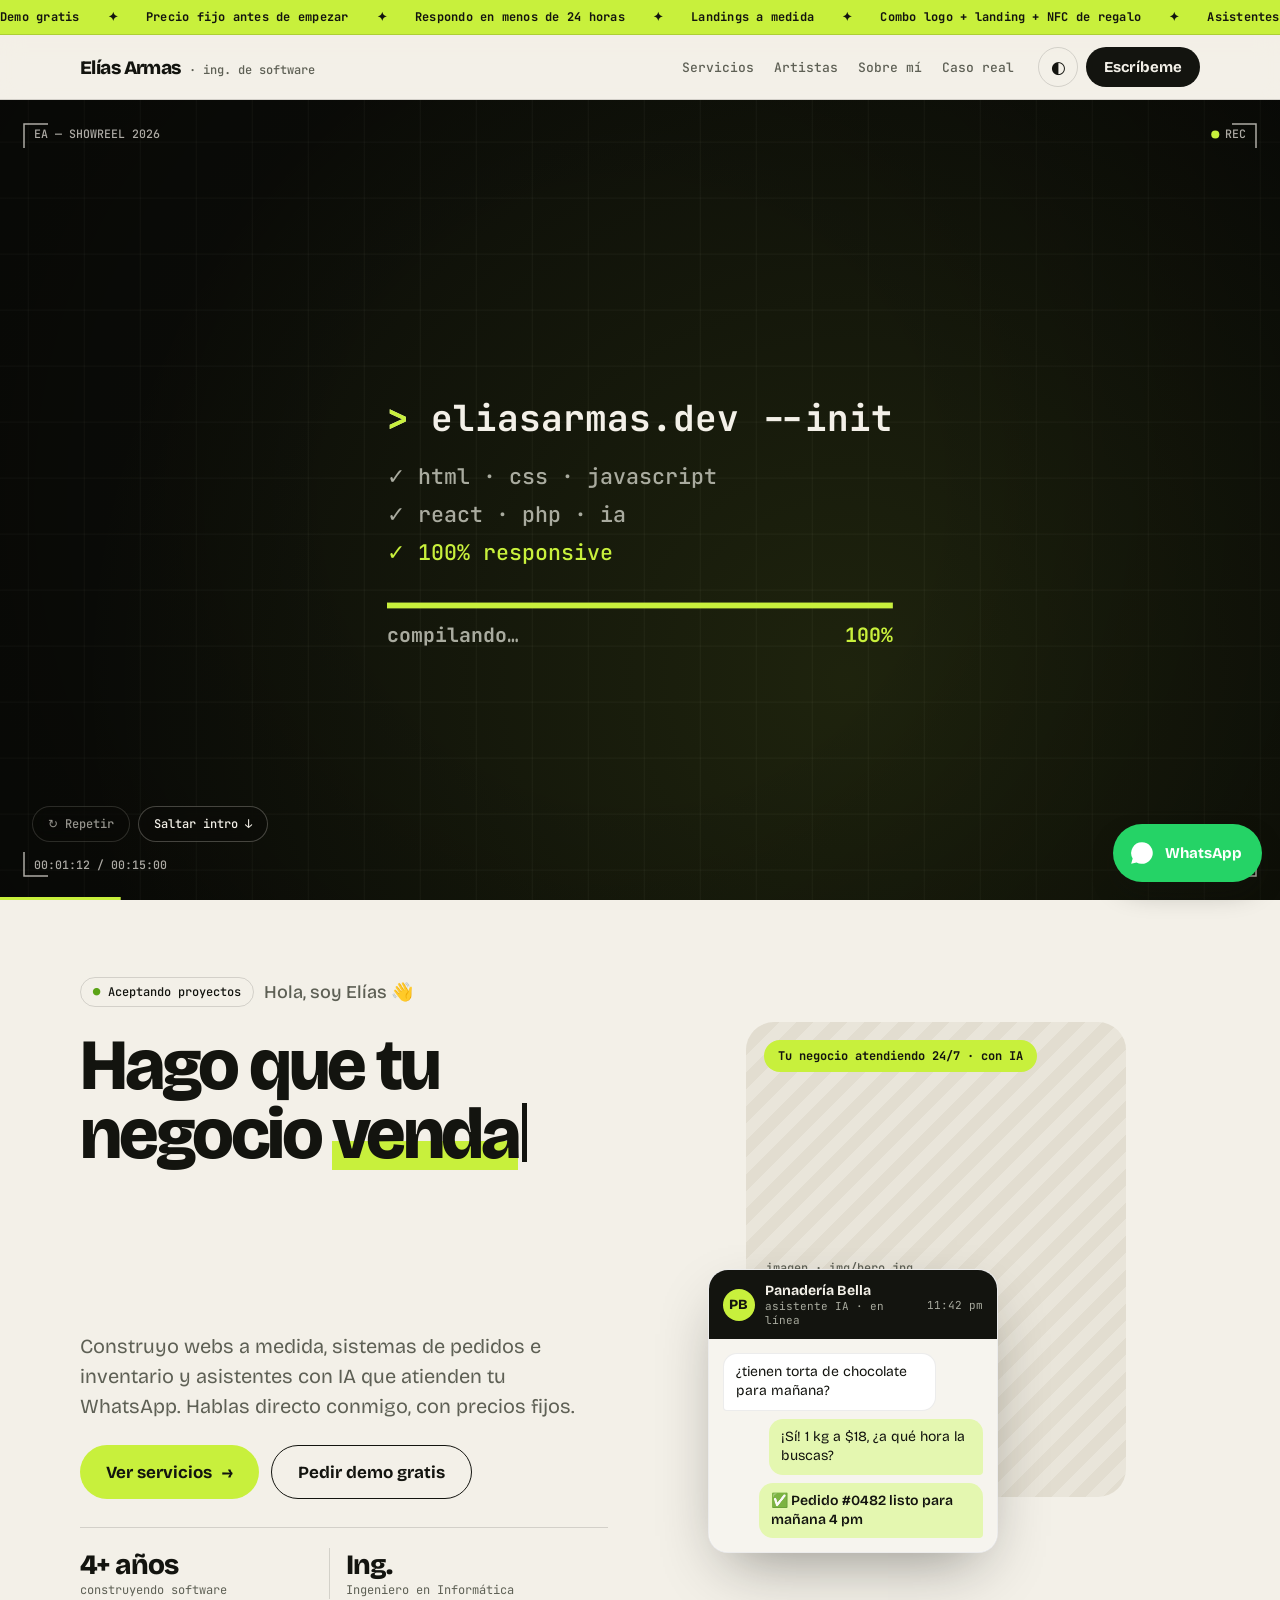
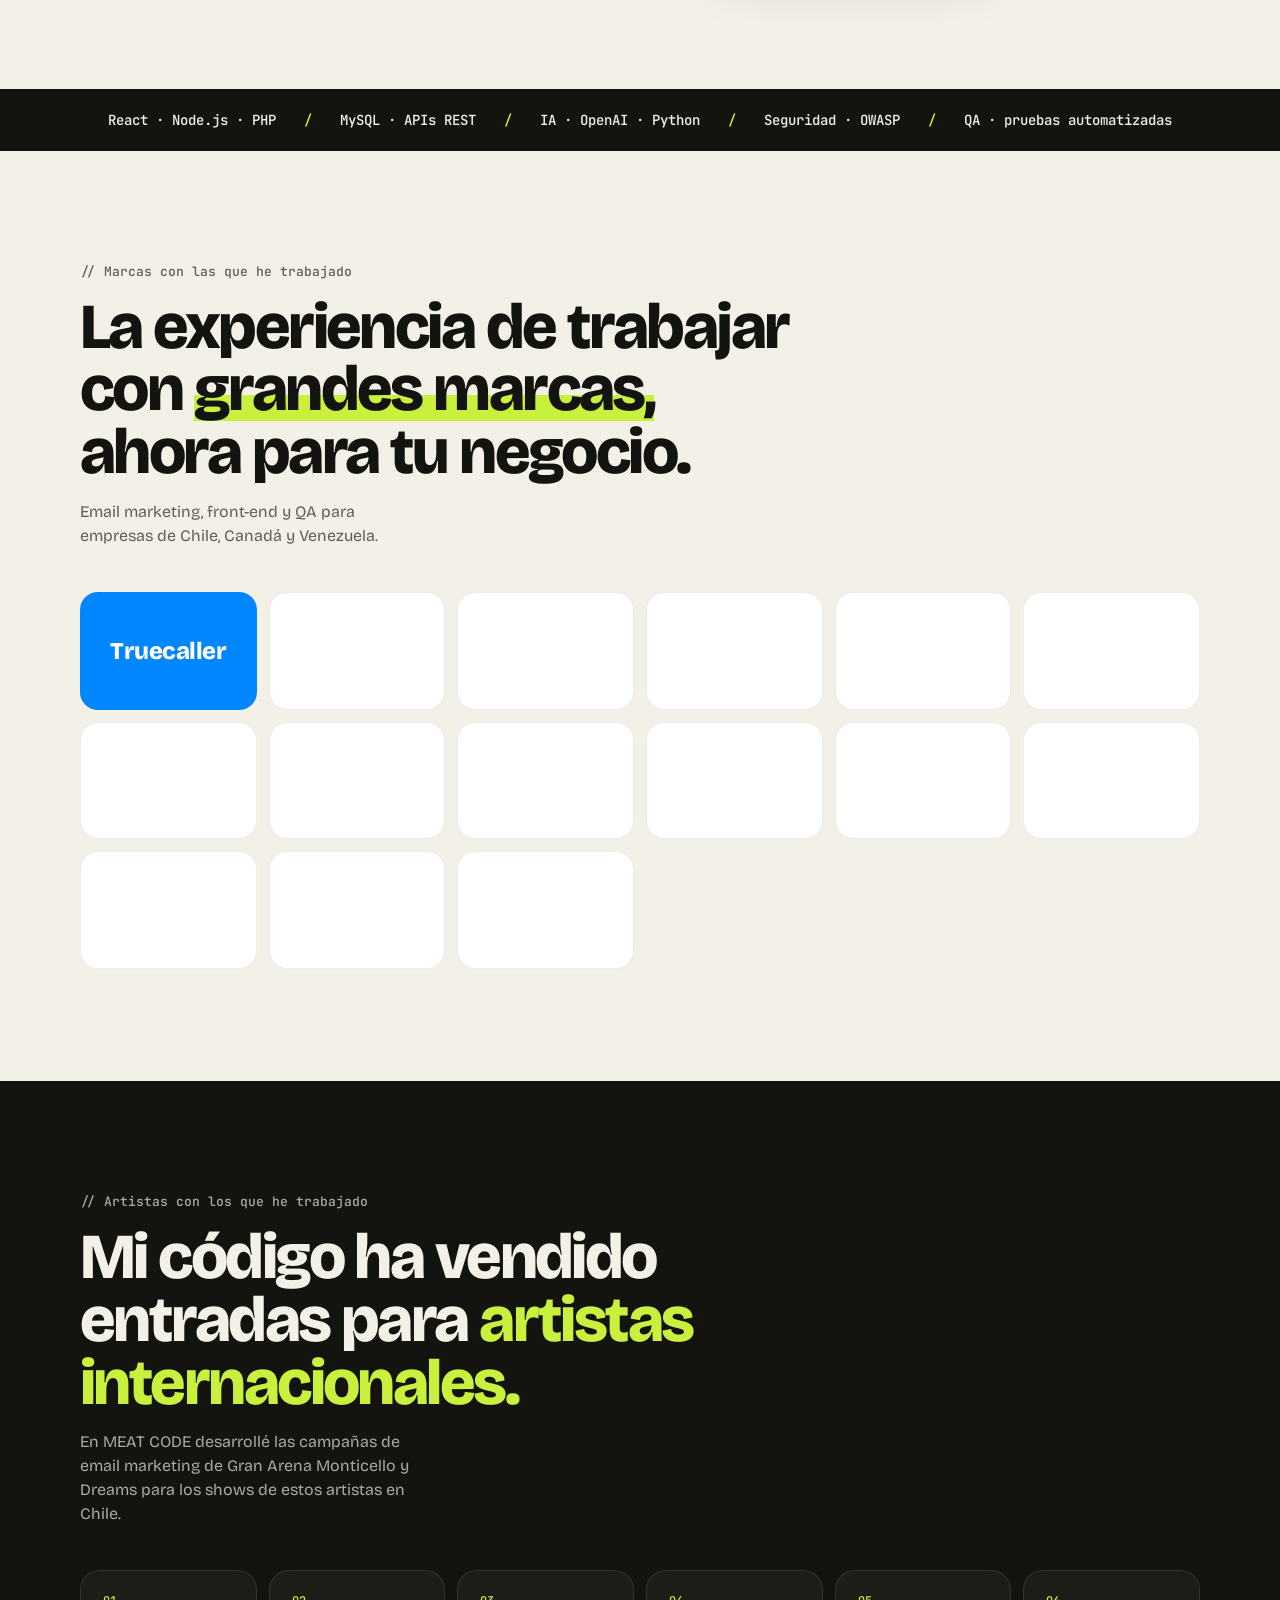
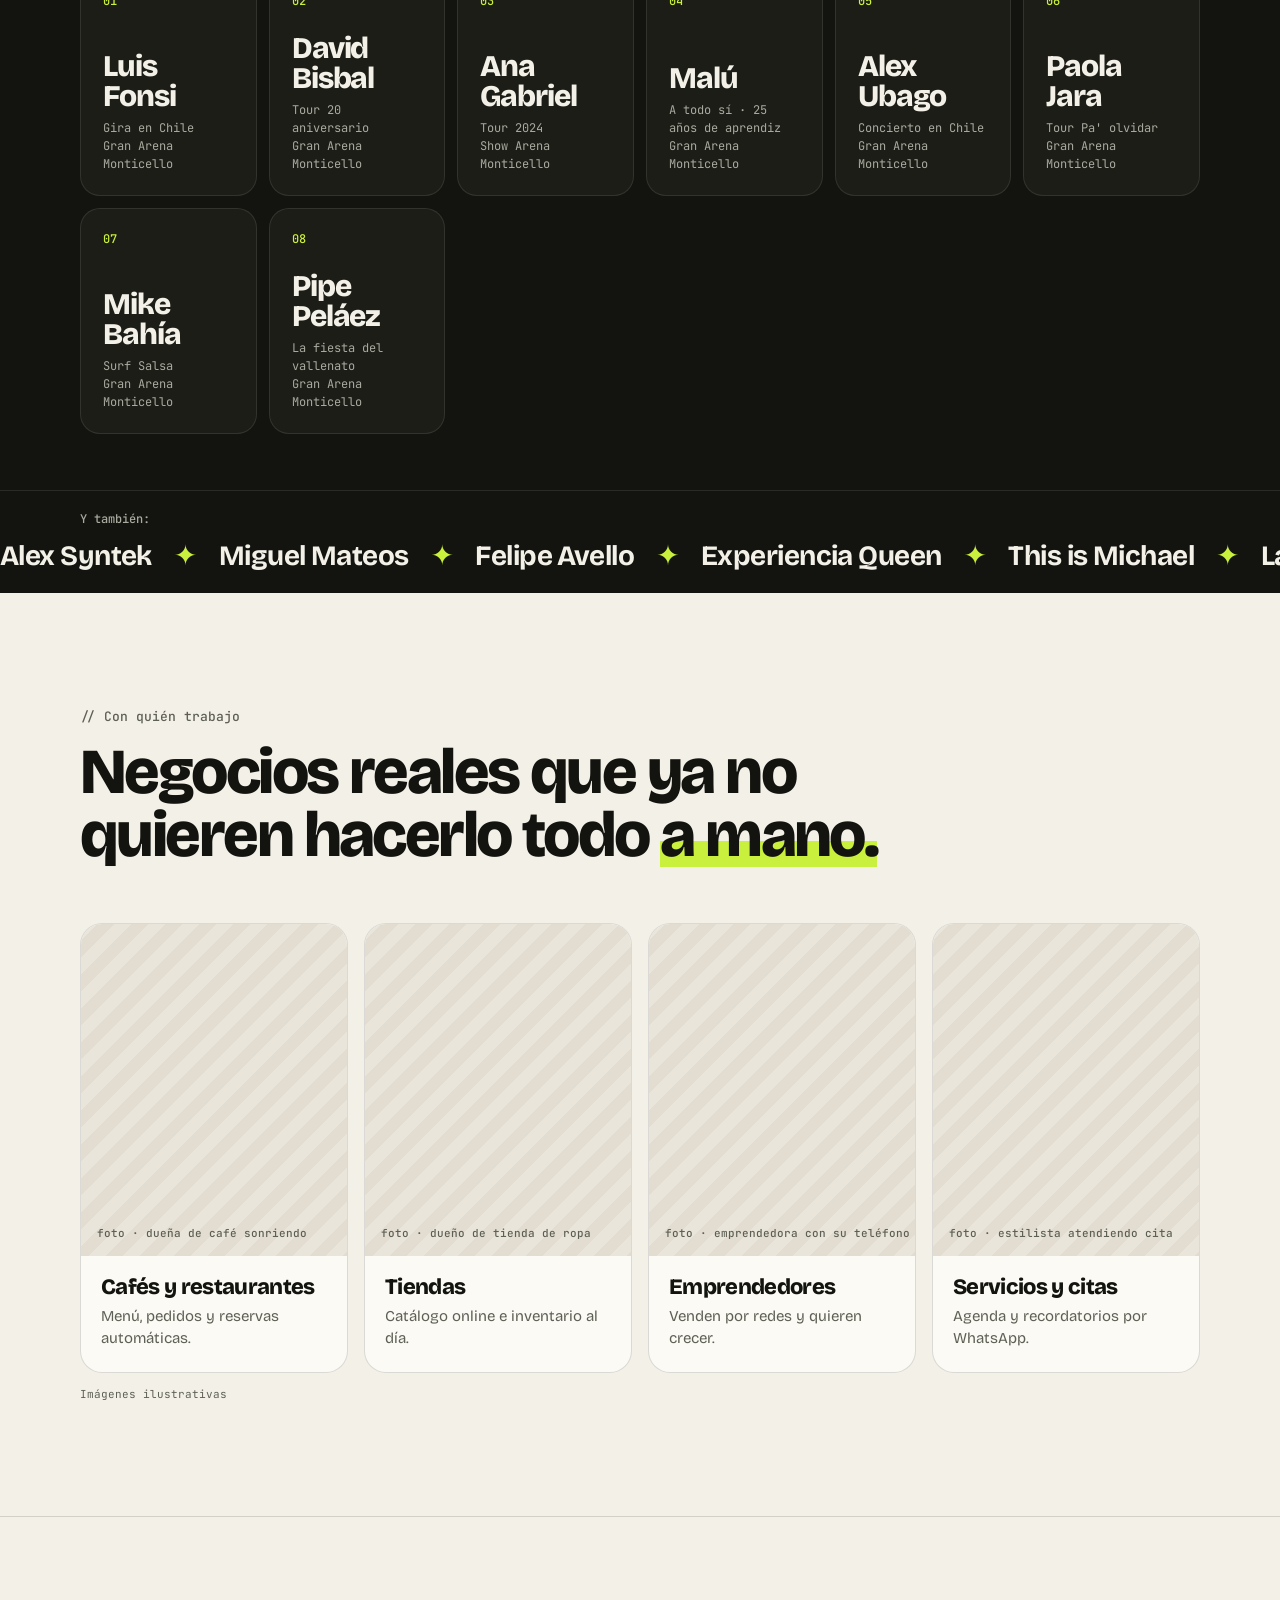
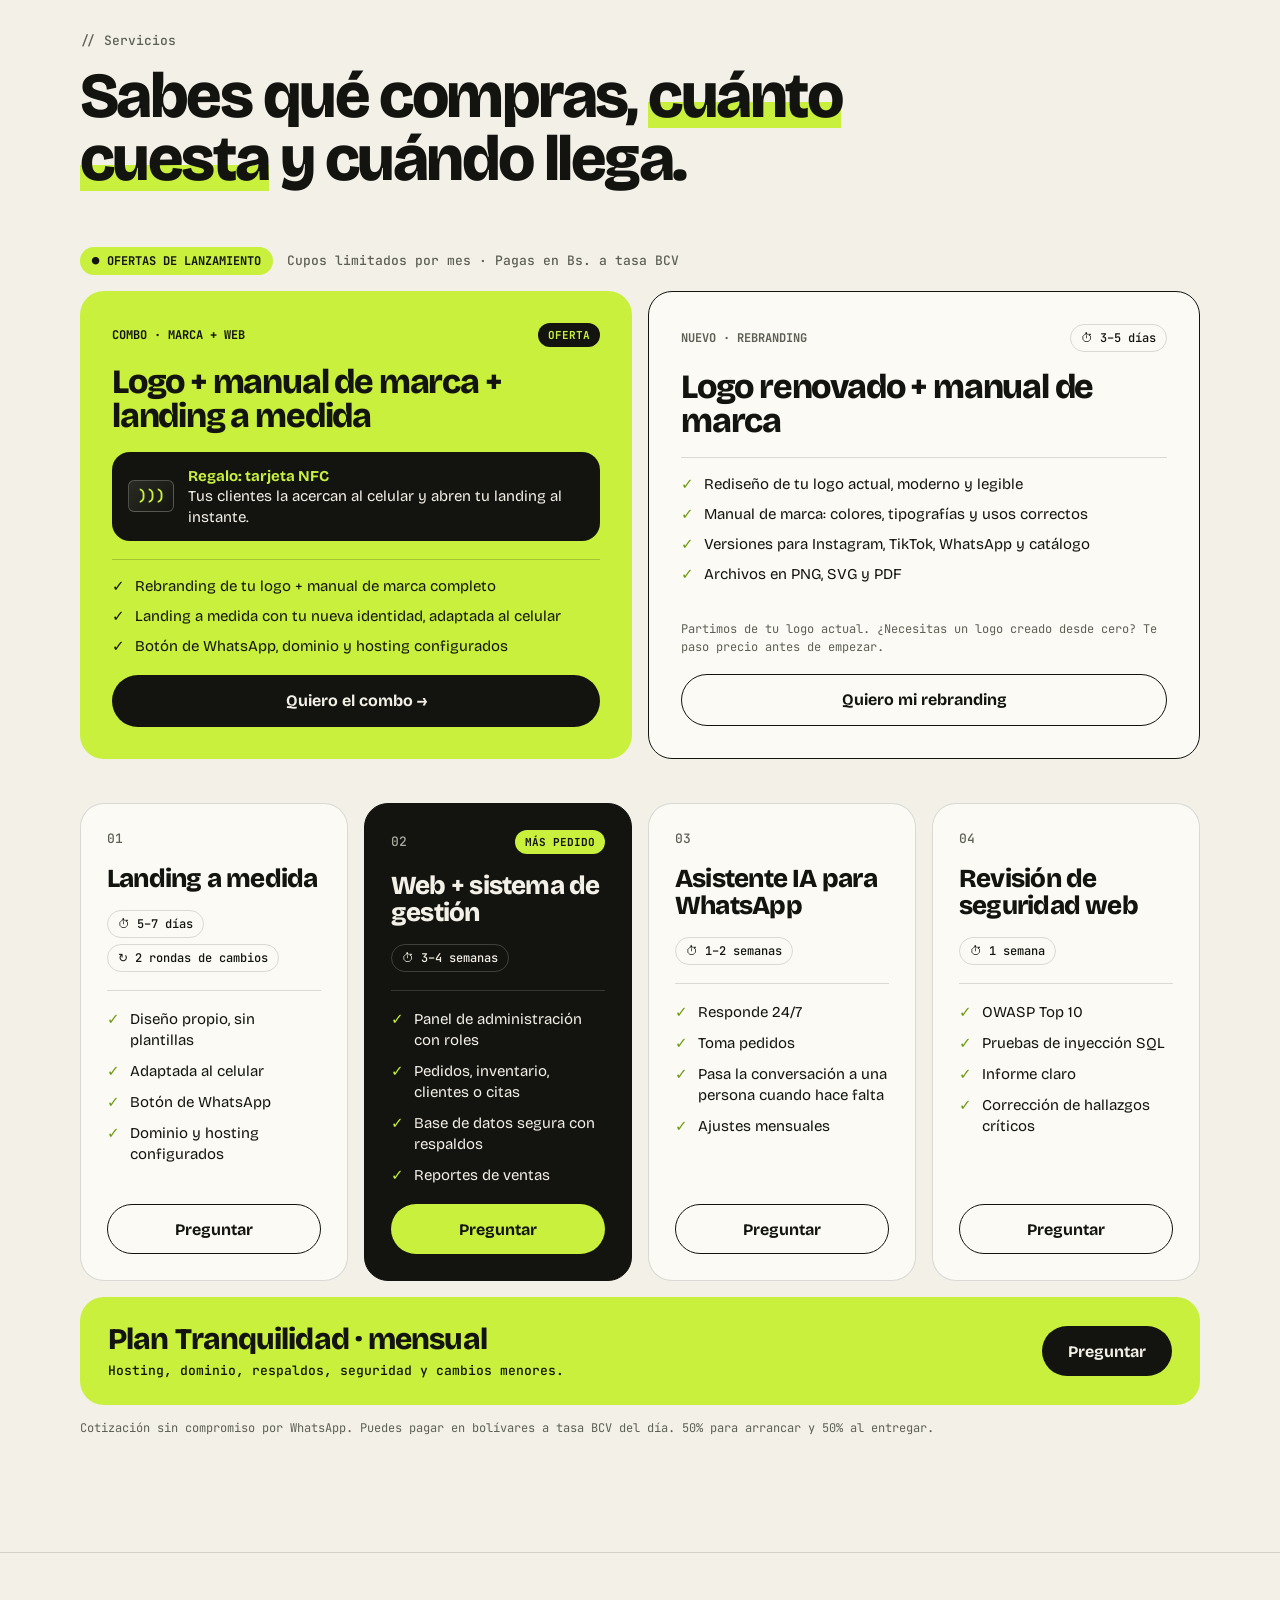
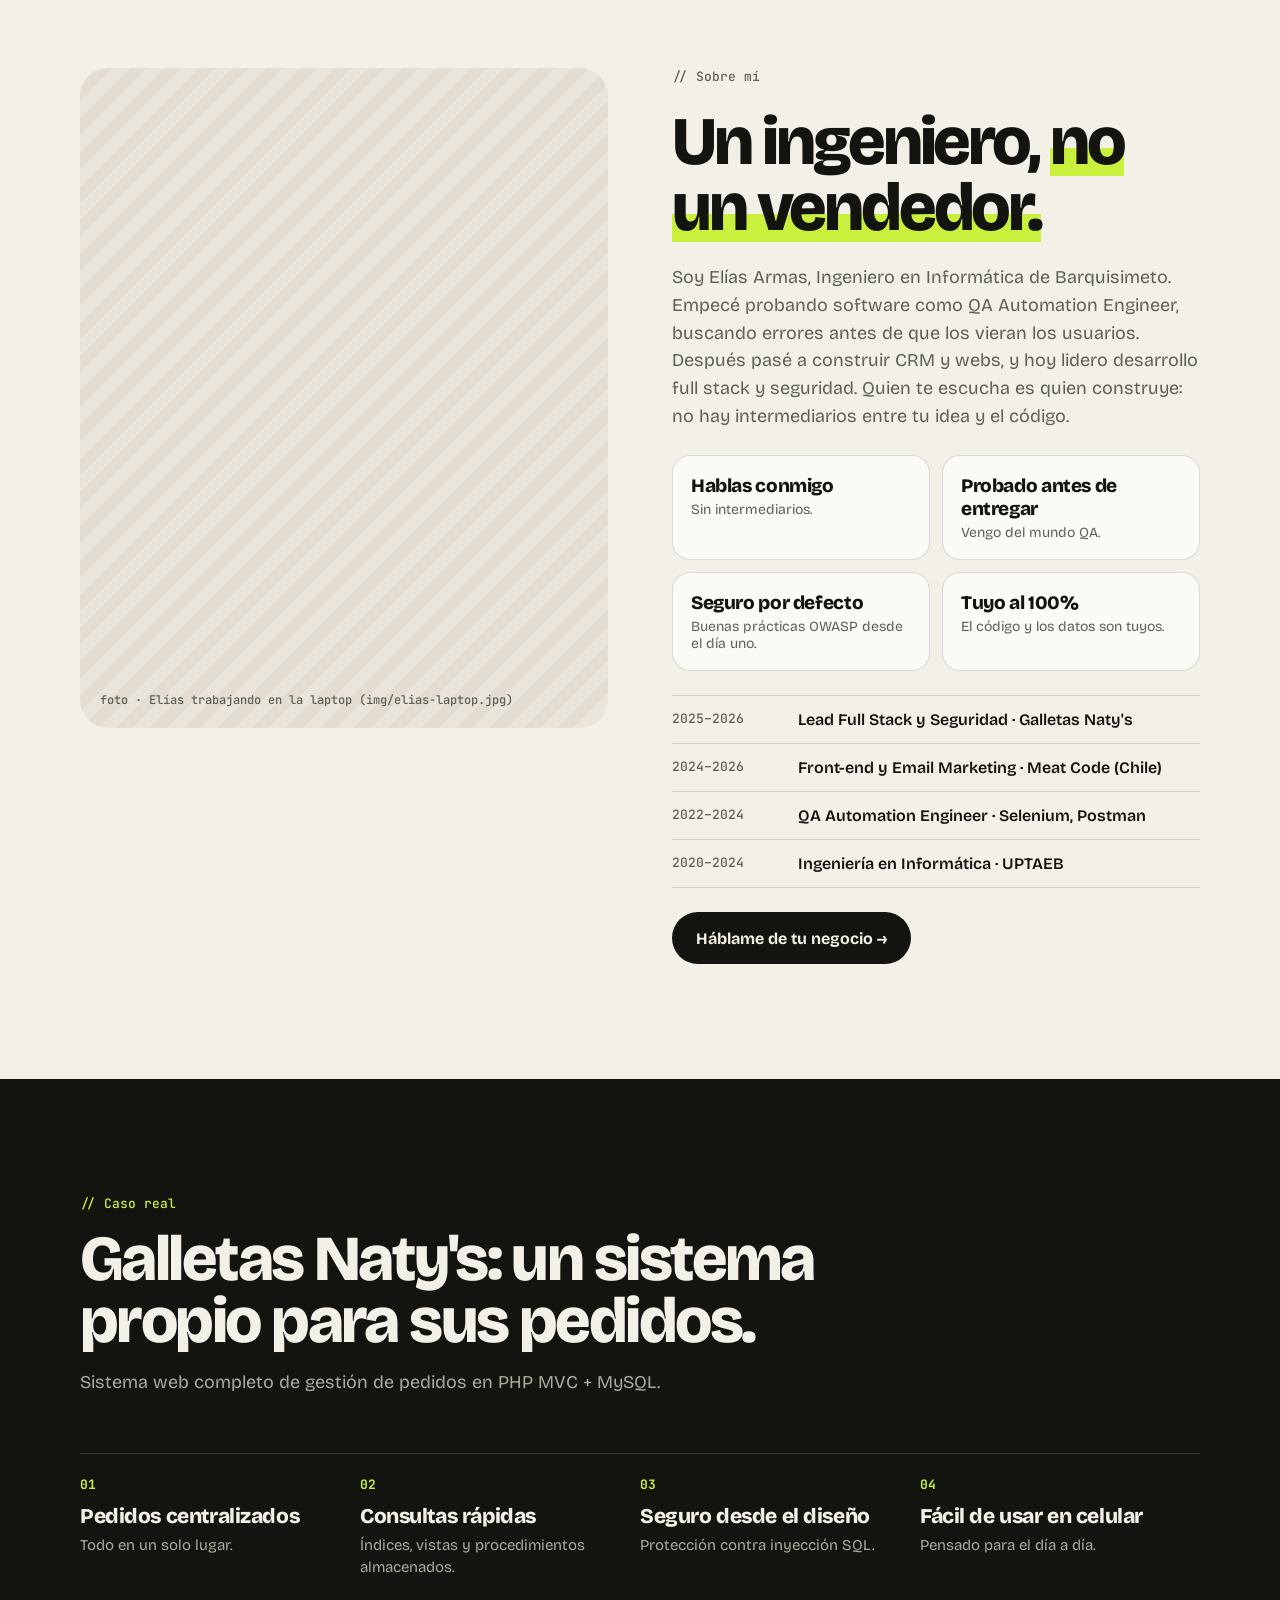
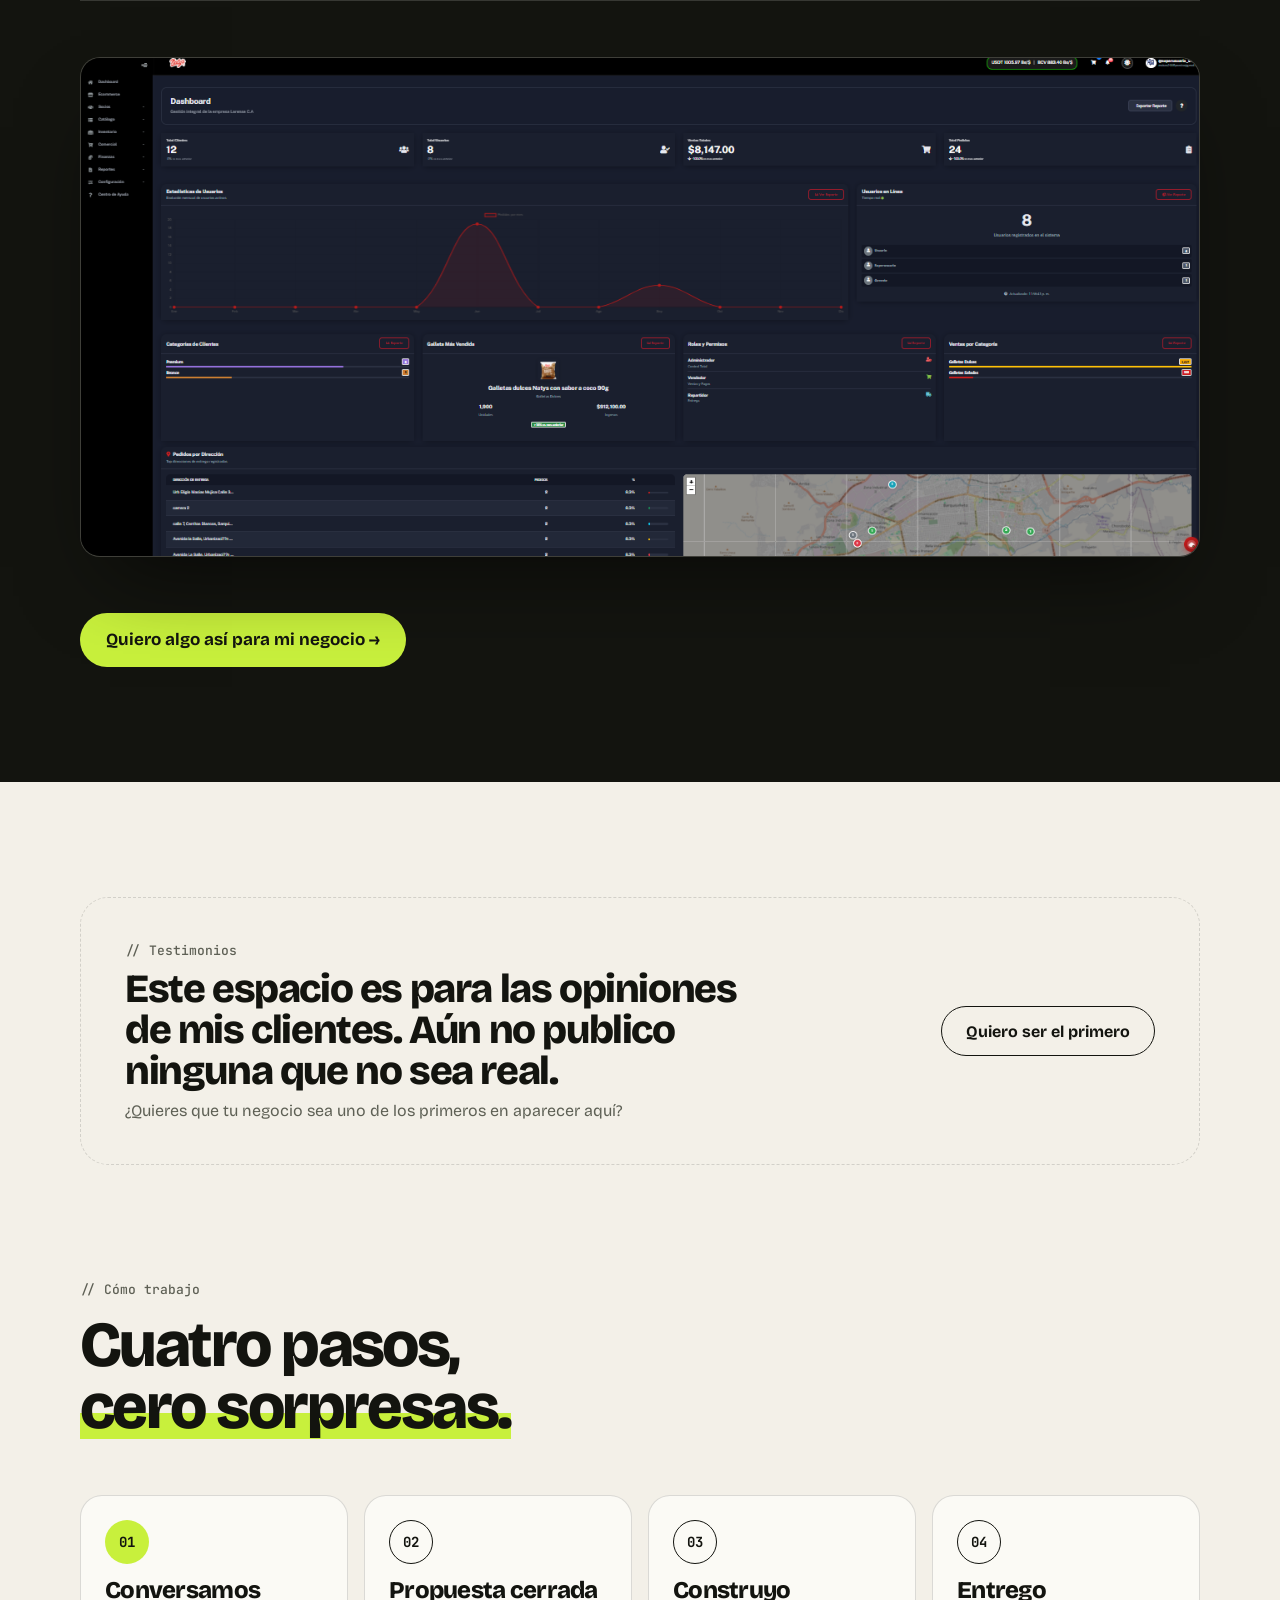
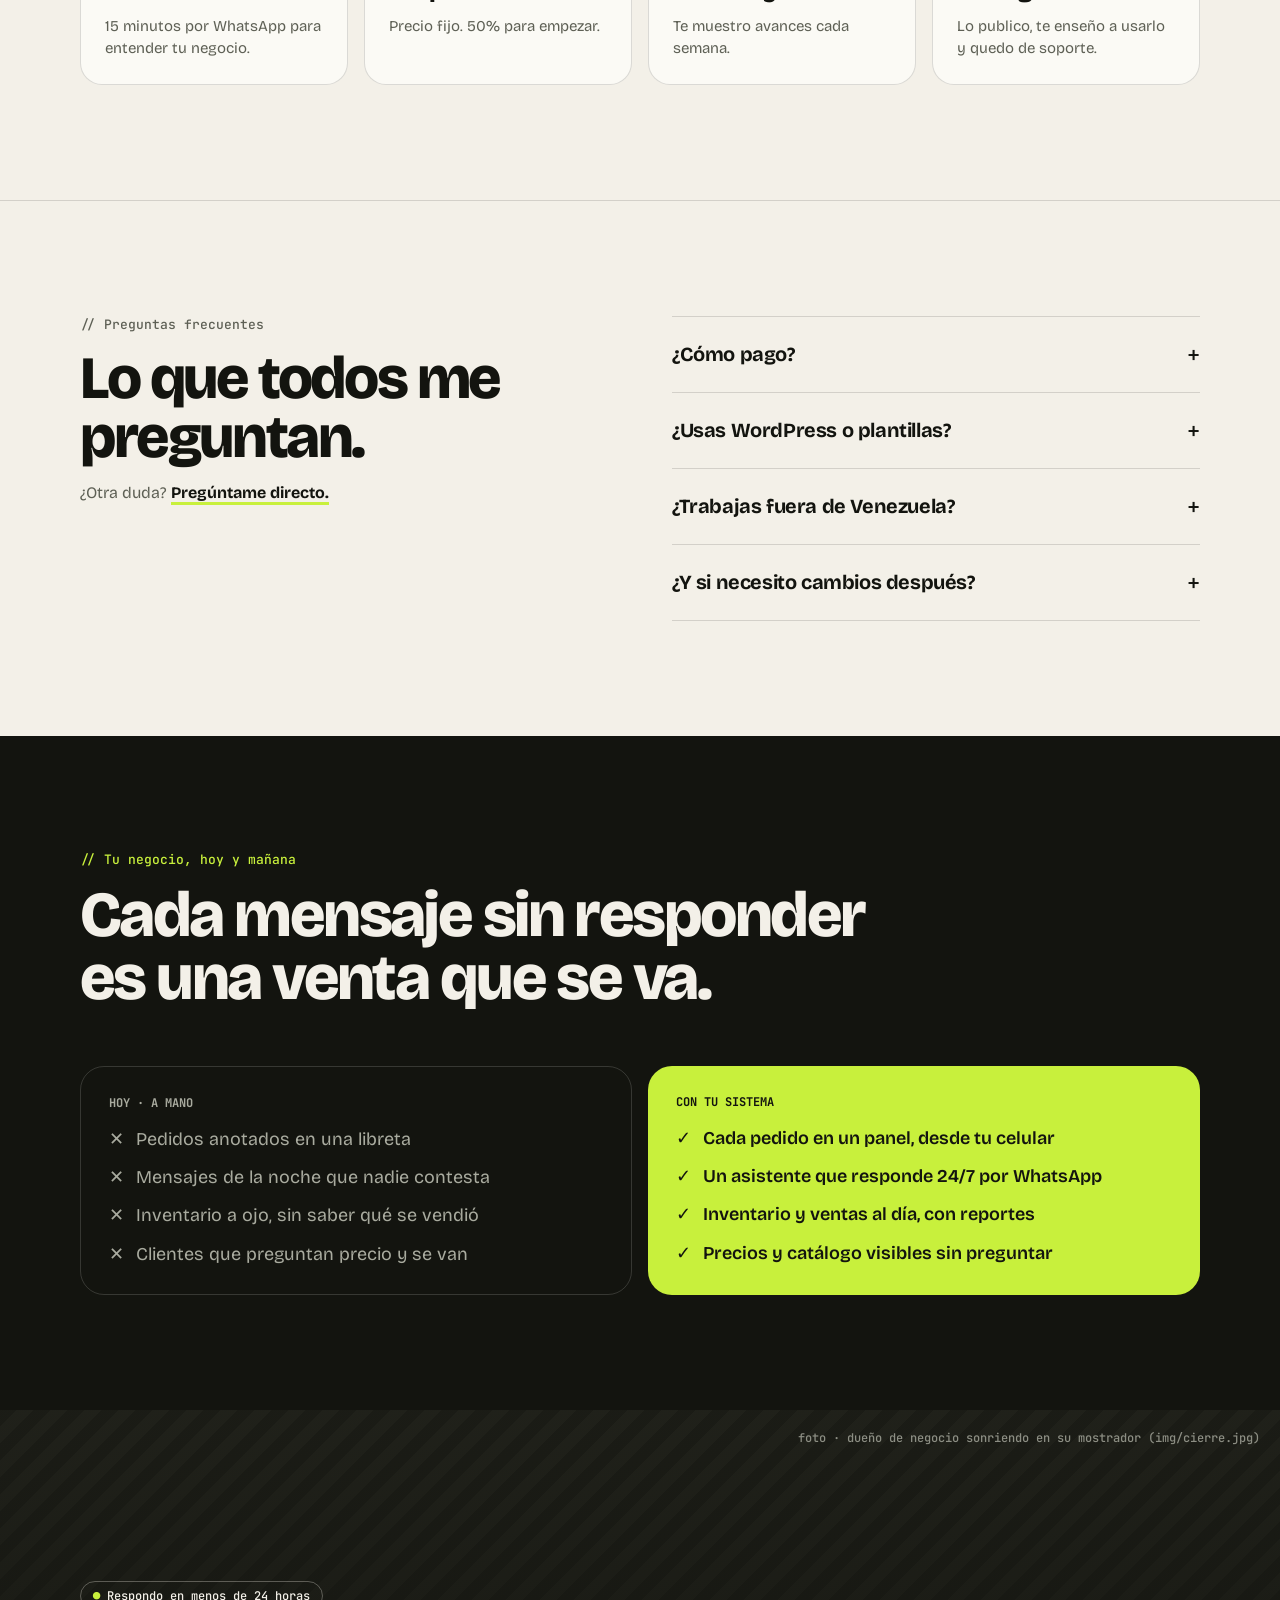
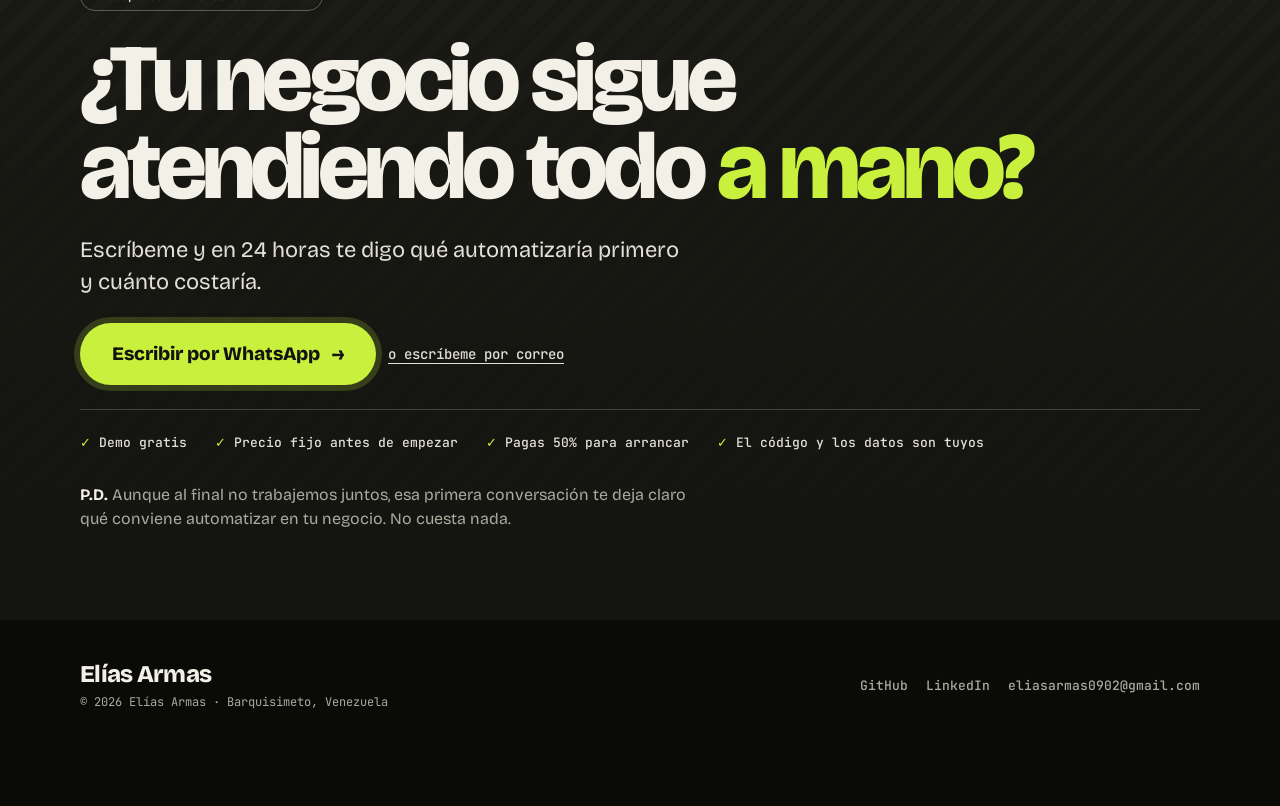
==== index.html @ a4f0a9ad "Video Visual ultima peticion con claude" ====
<!DOCTYPE html>
<html lang="es">
<head>
<meta charset="utf-8">
<meta name="viewport" content="width=device-width, initial-scale=1">
<title>Elías Armas · Ingeniero de software freelance</title>
<link rel="icon" href="favicon.svg" type="image/svg+xml">
<meta name="description" content="Webs a medida, sistemas de pedidos e inventario y asistentes con IA para WhatsApp. Precios fijos y trato directo con el ingeniero.">
<meta property="og:title" content="Elías Armas · Hago que tu negocio venda incluso cuando duermes">
<meta property="og:description" content="Webs a medida, sistemas de gestión y asistentes IA para WhatsApp. Combo logo + landing con tarjeta NFC de regalo.">
<meta property="og:image" content="https://elias0902.github.io/og.png">
<meta property="og:url" content="https://elias0902.github.io/">
<meta name="twitter:card" content="summary_large_image">
<meta property="og:type" content="website">
<meta name="theme-color" content="#13140F">
<script>try{var t=localStorage.getItem('ea-theme');if(t==='dark'||(!t&&matchMedia('(prefers-color-scheme: dark)').matches))document.documentElement.setAttribute('data-theme','dark')}catch(e){}</script>
<link rel="preconnect" href="https://fonts.googleapis.com">
<link rel="preconnect" href="https://fonts.gstatic.com" crossorigin>
<link href="https://fonts.googleapis.com/css2?family=Bricolage+Grotesque:opsz,wght@12..96,400;12..96,500;12..96,700;12..96,800&family=JetBrains+Mono:wght@400;500;700&display=swap" rel="stylesheet">
<link rel="stylesheet" href="styles.css">
</head>
<body>
<div aria-label="Ventajas" style="background:#C8F03C;color:#13140F;overflow:hidden;white-space:nowrap;border-bottom:1px solid rgba(19,20,15,.15);">
  <div data-marquee="" style="display:inline-flex;width:max-content;padding:9px 0;font:700 12px 'JetBrains Mono',monospace;letter-spacing:.02em;animation:ea-marquee 38s linear infinite;"><span style="display:inline-flex;align-items:center;gap:28px;padding-right:28px;">Demo gratis<span aria-hidden="true">✦</span></span><span style="display:inline-flex;align-items:center;gap:28px;padding-right:28px;">Precio fijo antes de empezar<span aria-hidden="true">✦</span></span><span style="display:inline-flex;align-items:center;gap:28px;padding-right:28px;">Respondo en menos de 24 horas<span aria-hidden="true">✦</span></span><span style="display:inline-flex;align-items:center;gap:28px;padding-right:28px;">Landings a medida<span aria-hidden="true">✦</span></span><span style="display:inline-flex;align-items:center;gap:28px;padding-right:28px;">Combo logo + landing + NFC de regalo<span aria-hidden="true">✦</span></span><span style="display:inline-flex;align-items:center;gap:28px;padding-right:28px;">Asistentes IA para WhatsApp<span aria-hidden="true">✦</span></span><span style="display:inline-flex;align-items:center;gap:28px;padding-right:28px;">El código y los datos son tuyos<span aria-hidden="true">✦</span></span><span style="display:inline-flex;align-items:center;gap:28px;padding-right:28px;">Pagas 50% para arrancar<span aria-hidden="true">✦</span></span><span style="display:inline-flex;align-items:center;gap:28px;padding-right:28px;">Demo gratis<span aria-hidden="true">✦</span></span><span style="display:inline-flex;align-items:center;gap:28px;padding-right:28px;">Precio fijo antes de empezar<span aria-hidden="true">✦</span></span><span style="display:inline-flex;align-items:center;gap:28px;padding-right:28px;">Respondo en menos de 24 horas<span aria-hidden="true">✦</span></span><span style="display:inline-flex;align-items:center;gap:28px;padding-right:28px;">Landings a medida<span aria-hidden="true">✦</span></span><span style="display:inline-flex;align-items:center;gap:28px;padding-right:28px;">Combo logo + landing + NFC de regalo<span aria-hidden="true">✦</span></span><span style="display:inline-flex;align-items:center;gap:28px;padding-right:28px;">Asistentes IA para WhatsApp<span aria-hidden="true">✦</span></span><span style="display:inline-flex;align-items:center;gap:28px;padding-right:28px;">El código y los datos son tuyos<span aria-hidden="true">✦</span></span><span style="display:inline-flex;align-items:center;gap:28px;padding-right:28px;">Pagas 50% para arrancar<span aria-hidden="true">✦</span></span></div>
</div>
<header style="position:sticky;top:0;z-index:50;background:color-mix(in oklab,var(--bg) 88%,transparent);backdrop-filter:blur(12px);-webkit-backdrop-filter:blur(12px);border-bottom:1px solid var(--line);">
  <nav style="max-width:1200px;margin:0 auto;padding:12px clamp(18px,4vw,40px);display:flex;flex-wrap:wrap;align-items:center;gap:10px 24px;">
    <a href="#top" style="flex:1 1 auto;display:flex;align-items:baseline;gap:8px;font-weight:800;font-size:19px;letter-spacing:-0.03em;">Elías Armas <span style="font:500 12px 'JetBrains Mono',monospace;color:var(--muted);letter-spacing:0;">· ing. de software</span></a>
    <div style="display:flex;gap:20px;font:500 13px 'JetBrains Mono',monospace;color:var(--muted);">
      <a href="#servicios" class="h1">Servicios</a>
      <a href="#artistas" class="h2">Artistas</a>
      <a href="#sobre-mi" class="h2">Sobre mí</a>
      <a href="#caso" class="h3">Caso real</a>
    </div>
    <div style="display:flex;gap:8px;align-items:center;">
      <button id="themeToggle" aria-label="Cambiar a modo oscuro" style="width:40px;height:40px;border-radius:999px;border:1px solid var(--line);background:transparent;color:var(--ink);font-size:17px;cursor:pointer;">◐</button>
      <a href="https://wa.me/34604106763?text=Hola%20El%C3%ADas%2C%20vi%20tu%20p%C3%A1gina%20y%20quiero%20hablar%20de%20mi%20negocio" target="_blank" rel="noopener" style="display:inline-flex;align-items:center;gap:8px;height:40px;padding:0 18px;border-radius:999px;background:var(--ink);color:var(--bg);font-weight:700;font-size:15px;" class="h4">Escríbeme</a>
    </div>
  </nav>
</header>

<main id="top">
<section id="showreel" aria-label="Showreel de Elías Armas, desarrollador de aplicaciones">
  <canvas aria-hidden="true"></canvas>
  <div class="sr-ui">
    <button type="button" id="srReplay">↻ Repetir</button>
    <a href="#inicio" id="srSkip">Saltar intro ↓</a>
  </div>
</section>
<section id="inicio" style="scroll-margin-top:70px;max-width:1200px;margin:0 auto;padding:clamp(32px,6vw,80px) clamp(18px,4vw,40px) clamp(48px,7vw,96px);display:grid;grid-template-columns:repeat(auto-fit,minmax(min(100%,460px),1fr));gap:clamp(40px,5vw,72px);align-items:center;">
  <div style="display:flex;flex-direction:column;gap:24px;">
    <div style="display:flex;flex-wrap:wrap;gap:10px;align-items:center;">
      <span style="display:inline-flex;align-items:center;gap:8px;padding:6px 12px;border-radius:999px;border:1px solid var(--line);font:500 12px 'JetBrains Mono',monospace;"><span style="color:#5BA316;">●</span> Aceptando proyectos</span>
      <span style="font-size:18px;font-weight:500;color:var(--muted);">Hola, soy Elías 👋</span>
    </div>
    <h1 id="typed" style="margin:0;font-size:clamp(40px,6vw,72px);line-height:.96;font-weight:800;letter-spacing:-0.045em;text-wrap:balance;">Hago que tu negocio <span style="background:linear-gradient(180deg,transparent 58%,#C8F03C 58%,#C8F03C 92%,transparent 92%);">venda</span> incluso cuando duermes.</h1>
    <p style="margin:0;max-width:540px;font-size:clamp(17px,1.6vw,20px);line-height:1.5;color:var(--muted);text-wrap:pretty;">Construyo webs a medida, sistemas de pedidos e inventario y asistentes con IA que atienden tu WhatsApp. Hablas directo conmigo, con precios fijos.</p>
    <div style="display:flex;flex-wrap:wrap;gap:12px;">
      <a href="#servicios" style="display:inline-flex;align-items:center;gap:10px;height:54px;padding:0 26px;border-radius:999px;background:#C8F03C;color:#13140F;font-weight:700;font-size:17px;" class="h5">Ver servicios <span>→</span></a>
      <a href="https://wa.me/34604106763?text=Hola%20El%C3%ADas%2C%20quiero%20pedir%20una%20demo%20gratis" target="_blank" rel="noopener" style="display:inline-flex;align-items:center;height:54px;padding:0 26px;border-radius:999px;border:1.5px solid var(--ink);font-weight:700;font-size:17px;" class="h6">Pedir demo gratis</a>
    </div>
    <div style="display:flex;flex-wrap:wrap;gap:0;border-top:1px solid var(--line);padding-top:20px;margin-top:4px;">
      <div style="flex:1 1 100px;padding-right:16px;"><div style="font-size:28px;font-weight:800;letter-spacing:-0.03em;">4+ años</div><div style="font:400 12px/1.4 'JetBrains Mono',monospace;color:var(--muted);">construyendo software</div></div>
      <div style="flex:1 1 130px;padding-left:16px;border-left:1px solid var(--line);"><div style="font-size:28px;font-weight:800;letter-spacing:-0.03em;">Ing.</div><div style="font:400 12px/1.4 'JetBrains Mono',monospace;color:var(--muted);">Ingeniero en Informática</div></div>
      
    </div>
  </div>

  <div style="position:relative;padding-bottom:56px;width:100%;max-width:380px;justify-self:center;">
    <div style="position:relative;overflow:hidden;border-radius:28px;aspect-ratio:4/5;background:repeating-linear-gradient(135deg,var(--stA) 0 12px,var(--stB) 12px 24px);">
      <span style="position:absolute;left:20px;top:50%;font:500 12px 'JetBrains Mono',monospace;color:var(--muted);">imagen · img/hero.jpg</span>
      <img src="img/hero.jpg" data-fallback="https://images.unsplash.com/photo-1556740758-90de374c12ad?auto=format&fit=crop&w=900&q=70" alt="Dueña de un negocio atendiendo a un cliente en su mostrador" style="position:absolute;inset:0;width:100%;height:100%;object-fit:cover;">
      <span style="position:absolute;top:18px;left:18px;right:18px;width:fit-content;padding:8px 14px;border-radius:999px;background:#C8F03C;color:#13140F;font:700 12px 'JetBrains Mono',monospace;">Tu negocio atendiendo 24/7 · con IA</span>
    </div>
    <div style="position:absolute;left:clamp(-40px,-3vw,0px);bottom:0;width:min(290px,88%);background:#FFFFFF;color:#13140F;border-radius:20px;box-shadow:0 24px 60px -20px rgba(19,20,15,.45);overflow:hidden;border:1px solid rgba(19,20,15,.08);">
      <div style="display:flex;align-items:center;gap:10px;padding:12px 14px;background:#13140F;color:#F3F0E8;">
        <span style="width:32px;height:32px;border-radius:999px;background:#C8F03C;color:#13140F;display:grid;place-items:center;font-weight:800;font-size:14px;">PB</span>
        <div style="flex:1;"><div style="font-weight:700;font-size:14px;">Panadería Bella</div><div style="font:400 11px 'JetBrains Mono',monospace;color:#A9AB9F;">asistente IA · en línea</div></div>
        <span style="font:400 11px 'JetBrains Mono',monospace;color:#A9AB9F;">11:42 pm</span>
      </div>
      <div style="display:flex;flex-direction:column;gap:8px;padding:14px;background:#F6F4EE;font-size:14px;line-height:1.35;">
        <div style="align-self:flex-start;max-width:82%;padding:9px 12px;border-radius:14px 14px 14px 4px;background:#FFFFFF;border:1px solid rgba(19,20,15,.08);">¿tienen torta de chocolate para mañana?</div>
        <div style="align-self:flex-end;max-width:82%;padding:9px 12px;border-radius:14px 14px 4px 14px;background:#E4F7B0;">¡Sí! 1 kg a $18, ¿a qué hora la buscas?</div>
        <div style="align-self:flex-end;max-width:86%;padding:9px 12px;border-radius:14px 14px 4px 14px;background:#E4F7B0;font-weight:600;">✅ Pedido #0482 listo para mañana 4 pm</div>
      </div>
    </div>
  </div>
</section>

<section aria-label="Tecnologías" style="background:var(--dark);color:var(--onDark);">
  <div style="max-width:1200px;margin:0 auto;padding:22px clamp(18px,4vw,40px);display:flex;flex-wrap:wrap;justify-content:center;gap:10px 28px;font:500 14px 'JetBrains Mono',monospace;">
    <span>React · Node.js · PHP</span><span style="color:#C8F03C;">/</span>
    <span>MySQL · APIs REST</span><span style="color:#C8F03C;">/</span>
    <span>IA · OpenAI · Python</span><span style="color:#C8F03C;">/</span>
    <span>Seguridad · OWASP</span><span style="color:#C8F03C;">/</span>
    <span>QA · pruebas automatizadas</span>
  </div>
</section>

<section id="marcas" aria-label="Marcas" style="max-width:1200px;margin:0 auto;padding:clamp(64px,9vw,112px) clamp(18px,4vw,40px) 0;">
  <div style="display:flex;flex-wrap:wrap;justify-content:space-between;align-items:flex-end;gap:16px 40px;margin-bottom:clamp(28px,4vw,44px);">
    <div style="display:flex;flex-direction:column;gap:16px;max-width:760px;">
      <span style="font:500 13px 'JetBrains Mono',monospace;color:var(--muted);">// Marcas con las que he trabajado</span>
      <h2 style="margin:0;font-size:clamp(34px,5.2vw,64px);line-height:.98;font-weight:800;letter-spacing:-0.04em;text-wrap:balance;">La experiencia de trabajar con <span style="background:linear-gradient(180deg,transparent 58%,#C8F03C 58%,#C8F03C 92%,transparent 92%);">grandes marcas,</span> ahora para tu negocio.</h2>
    </div>
    <p style="margin:0;max-width:340px;font-size:16px;line-height:1.5;color:var(--muted);">Email marketing, front-end y QA para empresas de Chile, Canadá y Venezuela.</p>
  </div>
  <div style="display:grid;grid-template-columns:repeat(auto-fill,minmax(min(100%,150px),1fr));gap:12px;">
      <div style="aspect-ratio:3/2;border-radius:18px;background:#0087FF;display:grid;place-items:center;" class="h7"><span style="color:#FFFFFF;font-weight:800;font-size:clamp(18px,2vw,24px);letter-spacing:-0.02em;">Truecaller</span></div>
      <div style="aspect-ratio:3/2;border-radius:18px;background:#FFFFFF;border:1px solid rgba(19,20,15,.08);overflow:hidden;position:relative;" class="h8"><img src="https://elias0902.github.io/EliasCV/recursos/EMPRESAS/ENTEL.png" alt="Entel" loading="lazy" style="position:absolute;inset:0;width:100%;height:100%;object-fit:contain;"></div>
      <div style="aspect-ratio:3/2;border-radius:18px;background:#FFFFFF;border:1px solid rgba(19,20,15,.08);overflow:hidden;position:relative;" class="h9"><img src="https://elias0902.github.io/EliasCV/recursos/EMPRESAS/ticketmaster.jpg" alt="Ticketmaster" loading="lazy" style="position:absolute;inset:0;width:100%;height:100%;object-fit:contain;"></div>
      <div style="aspect-ratio:3/2;border-radius:18px;background:#FFFFFF;border:1px solid rgba(19,20,15,.08);overflow:hidden;position:relative;" class="h10"><img src="https://elias0902.github.io/EliasCV/recursos/EMPRESAS/geely.png" alt="Geely" loading="lazy" style="position:absolute;inset:0;width:100%;height:100%;object-fit:contain;"></div>
      <div style="aspect-ratio:3/2;border-radius:18px;background:#FFFFFF;border:1px solid rgba(19,20,15,.08);overflow:hidden;position:relative;" class="h11"><img src="https://elias0902.github.io/EliasCV/recursos/EMPRESAS/hif.png" alt="HIF Global" loading="lazy" style="position:absolute;inset:0;width:100%;height:100%;object-fit:contain;"></div>
      <div style="aspect-ratio:3/2;border-radius:18px;background:#FFFFFF;border:1px solid rgba(19,20,15,.08);overflow:hidden;position:relative;" class="h12"><img src="https://elias0902.github.io/EliasCV/recursos/EMPRESAS/cpech.jpg" alt="Cpech" loading="lazy" style="position:absolute;inset:0;width:100%;height:100%;object-fit:contain;"></div>
      <div style="aspect-ratio:3/2;border-radius:18px;background:#FFFFFF;border:1px solid rgba(19,20,15,.08);overflow:hidden;position:relative;" class="h13"><img src="https://elias0902.github.io/EliasCV/recursos/EMPRESAS/chicks%20gold.jpg" alt="Chicks Gold" loading="lazy" style="position:absolute;inset:0;width:100%;height:100%;object-fit:contain;"></div>
      <div style="aspect-ratio:3/2;border-radius:18px;background:#FFFFFF;border:1px solid rgba(19,20,15,.08);overflow:hidden;position:relative;" class="h14"><img src="https://elias0902.github.io/EliasCV/recursos/EMPRESAS/MEATCODE.png" alt="Meat Code" loading="lazy" style="position:absolute;inset:0;width:100%;height:100%;object-fit:contain;"></div>
      <div style="aspect-ratio:3/2;border-radius:18px;background:#FFFFFF;border:1px solid rgba(19,20,15,.08);overflow:hidden;position:relative;" class="h15"><img src="https://elias0902.github.io/EliasCV/recursos/EMPRESAS/natys.png" alt="Naty's" loading="lazy" style="position:absolute;inset:0;width:100%;height:100%;object-fit:contain;"></div>
      <div style="aspect-ratio:3/2;border-radius:18px;background:#FFFFFF;border:1px solid rgba(19,20,15,.08);overflow:hidden;position:relative;" class="h16"><img src="https://elias0902.github.io/EliasCV/recursos/EMPRESAS/larense%20de%20alimentos.jpg" alt="Larense de Alimentos" loading="lazy" style="position:absolute;inset:0;width:100%;height:100%;object-fit:contain;"></div>
      <div style="aspect-ratio:3/2;border-radius:18px;background:#FFFFFF;border:1px solid rgba(19,20,15,.08);overflow:hidden;position:relative;" class="h17"><img src="https://elias0902.github.io/EliasCV/recursos/EMPRESAS/cygnus.png" alt="Cygnus" loading="lazy" style="position:absolute;inset:0;width:100%;height:100%;object-fit:contain;"></div>
      <div style="aspect-ratio:3/2;border-radius:18px;background:#FFFFFF;border:1px solid rgba(19,20,15,.08);overflow:hidden;position:relative;" class="h18"><img src="https://elias0902.github.io/EliasCV/recursos/EMPRESAS/dreams.jpg" alt="Dreams" loading="lazy" style="position:absolute;inset:0;width:100%;height:100%;object-fit:contain;"></div>
      <div style="aspect-ratio:3/2;border-radius:18px;background:#FFFFFF;border:1px solid rgba(19,20,15,.08);overflow:hidden;position:relative;" class="h19"><img src="https://elias0902.github.io/EliasCV/recursos/EMPRESAS/fundamenta.png" alt="Fundamenta" loading="lazy" style="position:absolute;inset:0;width:100%;height:100%;object-fit:contain;"></div>
      <div style="aspect-ratio:3/2;border-radius:18px;background:#FFFFFF;border:1px solid rgba(19,20,15,.08);overflow:hidden;position:relative;" class="h20"><img src="https://elias0902.github.io/EliasCV/recursos/EMPRESAS/monticello.jpg" alt="Monticello" loading="lazy" style="position:absolute;inset:0;width:100%;height:100%;object-fit:contain;"></div>
      <div style="aspect-ratio:3/2;border-radius:18px;background:#FFFFFF;border:1px solid rgba(19,20,15,.08);overflow:hidden;position:relative;" class="h21"><img src="https://elias0902.github.io/EliasCV/recursos/EMPRESAS/accion%20de%20empresas.jpg" alt="Acción de Empresas" loading="lazy" style="position:absolute;inset:0;width:100%;height:100%;object-fit:contain;"></div>
  </div>
</section>

<section id="artistas" aria-label="Artistas" style="background:var(--dark);color:#F3F0E8;margin-top:clamp(64px,9vw,112px);overflow:hidden;">
  <div style="max-width:1200px;margin:0 auto;padding:clamp(64px,9vw,112px) clamp(18px,4vw,40px) clamp(40px,5vw,56px);">
    <div style="display:flex;flex-wrap:wrap;justify-content:space-between;align-items:flex-end;gap:16px 40px;margin-bottom:clamp(28px,4vw,44px);">
      <div style="display:flex;flex-direction:column;gap:16px;max-width:760px;">
        <span style="font:500 13px 'JetBrains Mono',monospace;color:#A9AB9F;">// Artistas con los que he trabajado</span>
        <h2 style="margin:0;font-size:clamp(34px,5.2vw,64px);line-height:.98;font-weight:800;letter-spacing:-0.04em;text-wrap:balance;">Mi código ha vendido entradas para <span style="color:#C8F03C;">artistas internacionales.</span></h2>
      </div>
      <p style="margin:0;max-width:360px;font-size:16px;line-height:1.5;color:#A9AB9F;">En MEAT CODE desarrollé las campañas de email marketing de Gran Arena Monticello y Dreams para los shows de estos artistas en Chile.</p>
    </div>
    <div style="display:grid;grid-template-columns:repeat(auto-fill,minmax(min(100%,160px),1fr));gap:12px;">
      <article class="h35" style="position:relative;display:flex;flex-direction:column;justify-content:space-between;gap:24px;min-height:160px;padding:clamp(16px,2vw,22px);border-radius:20px;background:#1C1D17;border:1px solid rgba(243,240,232,.1);">
        <span style="font:500 12px 'JetBrains Mono',monospace;color:#C8F03C;">01</span>
        <div><h3 style="margin:0 0 8px;font-size:clamp(21px,2.4vw,30px);line-height:1;font-weight:800;letter-spacing:-0.035em;">Luis Fonsi</h3>
        <p style="margin:0;font:400 12px/1.5 'JetBrains Mono',monospace;color:#A9AB9F;">Gira en Chile<br>Gran Arena Monticello</p></div>
      </article>
      <article class="h35" style="position:relative;display:flex;flex-direction:column;justify-content:space-between;gap:24px;min-height:160px;padding:clamp(16px,2vw,22px);border-radius:20px;background:#1C1D17;border:1px solid rgba(243,240,232,.1);">
        <span style="font:500 12px 'JetBrains Mono',monospace;color:#C8F03C;">02</span>
        <div><h3 style="margin:0 0 8px;font-size:clamp(21px,2.4vw,30px);line-height:1;font-weight:800;letter-spacing:-0.035em;">David Bisbal</h3>
        <p style="margin:0;font:400 12px/1.5 'JetBrains Mono',monospace;color:#A9AB9F;">Tour 20 aniversario<br>Gran Arena Monticello</p></div>
      </article>
      <article class="h35" style="position:relative;display:flex;flex-direction:column;justify-content:space-between;gap:24px;min-height:160px;padding:clamp(16px,2vw,22px);border-radius:20px;background:#1C1D17;border:1px solid rgba(243,240,232,.1);">
        <span style="font:500 12px 'JetBrains Mono',monospace;color:#C8F03C;">03</span>
        <div><h3 style="margin:0 0 8px;font-size:clamp(21px,2.4vw,30px);line-height:1;font-weight:800;letter-spacing:-0.035em;">Ana Gabriel</h3>
        <p style="margin:0;font:400 12px/1.5 'JetBrains Mono',monospace;color:#A9AB9F;">Tour 2024<br>Show Arena Monticello</p></div>
      </article>
      <article class="h35" style="position:relative;display:flex;flex-direction:column;justify-content:space-between;gap:24px;min-height:160px;padding:clamp(16px,2vw,22px);border-radius:20px;background:#1C1D17;border:1px solid rgba(243,240,232,.1);">
        <span style="font:500 12px 'JetBrains Mono',monospace;color:#C8F03C;">04</span>
        <div><h3 style="margin:0 0 8px;font-size:clamp(21px,2.4vw,30px);line-height:1;font-weight:800;letter-spacing:-0.035em;">Malú</h3>
        <p style="margin:0;font:400 12px/1.5 'JetBrains Mono',monospace;color:#A9AB9F;">A todo sí · 25 años de aprendiz<br>Gran Arena Monticello</p></div>
      </article>
      <article class="h35" style="position:relative;display:flex;flex-direction:column;justify-content:space-between;gap:24px;min-height:160px;padding:clamp(16px,2vw,22px);border-radius:20px;background:#1C1D17;border:1px solid rgba(243,240,232,.1);">
        <span style="font:500 12px 'JetBrains Mono',monospace;color:#C8F03C;">05</span>
        <div><h3 style="margin:0 0 8px;font-size:clamp(21px,2.4vw,30px);line-height:1;font-weight:800;letter-spacing:-0.035em;">Alex Ubago</h3>
        <p style="margin:0;font:400 12px/1.5 'JetBrains Mono',monospace;color:#A9AB9F;">Concierto en Chile<br>Gran Arena Monticello</p></div>
      </article>
      <article class="h35" style="position:relative;display:flex;flex-direction:column;justify-content:space-between;gap:24px;min-height:160px;padding:clamp(16px,2vw,22px);border-radius:20px;background:#1C1D17;border:1px solid rgba(243,240,232,.1);">
        <span style="font:500 12px 'JetBrains Mono',monospace;color:#C8F03C;">06</span>
        <div><h3 style="margin:0 0 8px;font-size:clamp(21px,2.4vw,30px);line-height:1;font-weight:800;letter-spacing:-0.035em;">Paola Jara</h3>
        <p style="margin:0;font:400 12px/1.5 'JetBrains Mono',monospace;color:#A9AB9F;">Tour Pa' olvidar<br>Gran Arena Monticello</p></div>
      </article>
      <article class="h35" style="position:relative;display:flex;flex-direction:column;justify-content:space-between;gap:24px;min-height:160px;padding:clamp(16px,2vw,22px);border-radius:20px;background:#1C1D17;border:1px solid rgba(243,240,232,.1);">
        <span style="font:500 12px 'JetBrains Mono',monospace;color:#C8F03C;">07</span>
        <div><h3 style="margin:0 0 8px;font-size:clamp(21px,2.4vw,30px);line-height:1;font-weight:800;letter-spacing:-0.035em;">Mike Bahía</h3>
        <p style="margin:0;font:400 12px/1.5 'JetBrains Mono',monospace;color:#A9AB9F;">Surf Salsa<br>Gran Arena Monticello</p></div>
      </article>
      <article class="h35" style="position:relative;display:flex;flex-direction:column;justify-content:space-between;gap:24px;min-height:160px;padding:clamp(16px,2vw,22px);border-radius:20px;background:#1C1D17;border:1px solid rgba(243,240,232,.1);">
        <span style="font:500 12px 'JetBrains Mono',monospace;color:#C8F03C;">08</span>
        <div><h3 style="margin:0 0 8px;font-size:clamp(21px,2.4vw,30px);line-height:1;font-weight:800;letter-spacing:-0.035em;">Pipe Peláez</h3>
        <p style="margin:0;font:400 12px/1.5 'JetBrains Mono',monospace;color:#A9AB9F;">La fiesta del vallenato<br>Gran Arena Monticello</p></div>
      </article>
    </div>
  </div>
  <div style="border-top:1px solid rgba(243,240,232,.1);padding:20px 0;">
    <div style="display:flex;align-items:center;gap:12px;margin:0 auto;max-width:1200px;padding:0 clamp(18px,4vw,40px) 12px;font:500 12px 'JetBrains Mono',monospace;color:#A9AB9F;">Y también:</div>
    <div style="display:flex;width:max-content;animation:ea-marquee 40s linear infinite;" data-marquee>
      <div style="display:flex;gap:22px;padding-right:22px;font-size:clamp(20px,2.4vw,28px);font-weight:700;letter-spacing:-0.02em;white-space:nowrap;"><span>Alex Syntek</span><span style="color:#C8F03C;">✦</span> <span>Miguel Mateos</span><span style="color:#C8F03C;">✦</span> <span>Felipe Avello</span><span style="color:#C8F03C;">✦</span> <span>Experiencia Queen</span><span style="color:#C8F03C;">✦</span> <span>This is Michael</span><span style="color:#C8F03C;">✦</span> <span>La Descendencia</span><span style="color:#C8F03C;">✦</span> <span>Patricia Maldonado</span><span style="color:#C8F03C;">✦</span> <span>Garras de Amor</span><span style="color:#C8F03C;">✦</span> <span>Manuel Medrano</span><span style="color:#C8F03C;">✦</span></div>
      <div aria-hidden="true" style="display:flex;gap:22px;padding-right:22px;font-size:clamp(20px,2.4vw,28px);font-weight:700;letter-spacing:-0.02em;white-space:nowrap;"><span>Alex Syntek</span><span style="color:#C8F03C;">✦</span> <span>Miguel Mateos</span><span style="color:#C8F03C;">✦</span> <span>Felipe Avello</span><span style="color:#C8F03C;">✦</span> <span>Experiencia Queen</span><span style="color:#C8F03C;">✦</span> <span>This is Michael</span><span style="color:#C8F03C;">✦</span> <span>La Descendencia</span><span style="color:#C8F03C;">✦</span> <span>Patricia Maldonado</span><span style="color:#C8F03C;">✦</span> <span>Garras de Amor</span><span style="color:#C8F03C;">✦</span> <span>Manuel Medrano</span><span style="color:#C8F03C;">✦</span></div>
    </div>
  </div>
</section>

<section style="max-width:1200px;margin:0 auto;padding:clamp(64px,9vw,120px) clamp(18px,4vw,40px);">
  <div style="display:flex;flex-direction:column;gap:16px;max-width:820px;margin-bottom:clamp(32px,5vw,56px);">
    <span style="font:500 13px 'JetBrains Mono',monospace;color:var(--muted);">// Con quién trabajo</span>
    <h2 style="margin:0;font-size:clamp(34px,5.2vw,64px);line-height:.98;font-weight:800;letter-spacing:-0.04em;text-wrap:balance;">Negocios reales que ya no quieren hacerlo todo <span style="background:linear-gradient(180deg,transparent 58%,#C8F03C 58%,#C8F03C 92%,transparent 92%);">a mano.</span></h2>
  </div>
  <div style="display:grid;grid-template-columns:repeat(auto-fit,minmax(min(100%,250px),1fr));gap:16px;">
    <article style="display:flex;flex-direction:column;border:1px solid var(--line);border-radius:22px;overflow:hidden;background:var(--card);">
      <div style="position:relative;aspect-ratio:4/5;background:repeating-linear-gradient(135deg,var(--stA) 0 12px,var(--stB) 12px 24px);"><span style="position:absolute;left:16px;bottom:16px;font:500 11px 'JetBrains Mono',monospace;color:var(--muted);">foto · dueña de café sonriendo</span><img src="https://images.unsplash.com/photo-1753351052363-53ce102830eb?auto=format&fit=crop&w=1000&q=70" alt="Dueña de un café sonriendo detrás del mostrador" loading="lazy" style="position:absolute;inset:0;width:100%;height:100%;object-fit:cover;"></div>
      <div style="padding:18px 20px 22px;display:flex;flex-direction:column;gap:6px;"><h3 style="margin:0;font-size:22px;font-weight:800;letter-spacing:-0.03em;">Cafés y restaurantes</h3><p style="margin:0;color:var(--muted);font-size:15px;line-height:1.45;">Menú, pedidos y reservas automáticas.</p></div>
    </article>
    <article style="display:flex;flex-direction:column;border:1px solid var(--line);border-radius:22px;overflow:hidden;background:var(--card);">
      <div style="position:relative;aspect-ratio:4/5;background:repeating-linear-gradient(135deg,var(--stA) 0 12px,var(--stB) 12px 24px);"><span style="position:absolute;left:16px;bottom:16px;font:500 11px 'JetBrains Mono',monospace;color:var(--muted);">foto · dueño de tienda de ropa</span><img src="https://images.unsplash.com/photo-1687422808191-93810cd07ab0?auto=format&fit=crop&w=1000&q=70" alt="Dueño de tienda frente a su local" loading="lazy" style="position:absolute;inset:0;width:100%;height:100%;object-fit:cover;"></div>
      <div style="padding:18px 20px 22px;display:flex;flex-direction:column;gap:6px;"><h3 style="margin:0;font-size:22px;font-weight:800;letter-spacing:-0.03em;">Tiendas</h3><p style="margin:0;color:var(--muted);font-size:15px;line-height:1.45;">Catálogo online e inventario al día.</p></div>
    </article>
    <article style="display:flex;flex-direction:column;border:1px solid var(--line);border-radius:22px;overflow:hidden;background:var(--card);">
      <div style="position:relative;aspect-ratio:4/5;background:repeating-linear-gradient(135deg,var(--stA) 0 12px,var(--stB) 12px 24px);"><span style="position:absolute;left:16px;bottom:16px;font:500 11px 'JetBrains Mono',monospace;color:var(--muted);">foto · emprendedora con su teléfono</span><img src="https://images.unsplash.com/photo-1687293233471-187c8df1beef?auto=format&fit=crop&w=1000&q=70" alt="Emprendedora vendiendo por redes desde su teléfono" loading="lazy" style="position:absolute;inset:0;width:100%;height:100%;object-fit:cover;"></div>
      <div style="padding:18px 20px 22px;display:flex;flex-direction:column;gap:6px;"><h3 style="margin:0;font-size:22px;font-weight:800;letter-spacing:-0.03em;">Emprendedores</h3><p style="margin:0;color:var(--muted);font-size:15px;line-height:1.45;">Venden por redes y quieren crecer.</p></div>
    </article>
    <article style="display:flex;flex-direction:column;border:1px solid var(--line);border-radius:22px;overflow:hidden;background:var(--card);">
      <div style="position:relative;aspect-ratio:4/5;background:repeating-linear-gradient(135deg,var(--stA) 0 12px,var(--stB) 12px 24px);"><span style="position:absolute;left:16px;bottom:16px;font:500 11px 'JetBrains Mono',monospace;color:var(--muted);">foto · estilista atendiendo cita</span><img src="https://images.unsplash.com/photo-1761839256840-7780a45b85dc?auto=format&fit=crop&w=1000&q=70" alt="Estilista sonriendo con una clienta" loading="lazy" style="position:absolute;inset:0;width:100%;height:100%;object-fit:cover;"></div>
      <div style="padding:18px 20px 22px;display:flex;flex-direction:column;gap:6px;"><h3 style="margin:0;font-size:22px;font-weight:800;letter-spacing:-0.03em;">Servicios y citas</h3><p style="margin:0;color:var(--muted);font-size:15px;line-height:1.45;">Agenda y recordatorios por WhatsApp.</p></div>
    </article>
  </div>
  <p style="margin:14px 0 0;font:400 11px 'JetBrains Mono',monospace;color:var(--muted);">Imágenes ilustrativas</p>
</section>

<section id="servicios" style="border-top:1px solid var(--line);">
  <div style="max-width:1200px;margin:0 auto;padding:clamp(64px,9vw,120px) clamp(18px,4vw,40px);">
    <div style="display:flex;flex-direction:column;gap:16px;max-width:860px;margin-bottom:clamp(32px,5vw,56px);">
      <span style="font:500 13px 'JetBrains Mono',monospace;color:var(--muted);">// Servicios</span>
      <h2 style="margin:0;font-size:clamp(34px,5.2vw,64px);line-height:.98;font-weight:800;letter-spacing:-0.04em;text-wrap:balance;">Sabes qué compras, <span style="background:linear-gradient(180deg,transparent 58%,#C8F03C 58%,#C8F03C 92%,transparent 92%);">cuánto cuesta</span> y cuándo llega.</h2>
    </div>
    <div id="ofertas" style="margin-bottom:clamp(28px,4vw,44px);">
      <div style="display:flex;flex-wrap:wrap;align-items:center;gap:10px 14px;margin-bottom:16px;">
        <span style="display:inline-flex;align-items:center;gap:8px;padding:6px 12px;border-radius:999px;background:#C8F03C;color:#13140F;font:700 12px 'JetBrains Mono',monospace;"><span aria-hidden="true">●</span> OFERTAS DE LANZAMIENTO</span>
        <span style="font:500 13px 'JetBrains Mono',monospace;color:var(--muted);">Cupos limitados por mes · Pagas en Bs. a tasa BCV</span>
      </div>
      <div style="display:grid;grid-template-columns:repeat(auto-fit,minmax(min(100%,340px),1fr));gap:16px;align-items:stretch;">
        <article style="position:relative;overflow:hidden;display:flex;flex-direction:column;gap:18px;padding:clamp(22px,3vw,32px);border-radius:24px;background:#C8F03C;color:#13140F;">
          <div style="display:flex;flex-wrap:wrap;justify-content:space-between;align-items:center;gap:8px;"><span style="font:700 12px 'JetBrains Mono',monospace;">COMBO · MARCA + WEB</span><span style="padding:5px 10px;border-radius:999px;background:#13140F;color:#C8F03C;font:700 11px 'JetBrains Mono',monospace;">OFERTA</span></div>
          <h3 style="margin:0;font-size:clamp(26px,3vw,34px);line-height:1.02;font-weight:800;letter-spacing:-0.035em;">Logo + manual de marca + landing a medida</h3>
                    <div style="display:flex;align-items:center;gap:14px;padding:14px 16px;border-radius:18px;background:#13140F;color:#F3F0E8;">
            <span aria-hidden="true" style="flex:none;width:46px;height:32px;border-radius:6px;background:linear-gradient(135deg,#2A2B24,#13140F);border:1px solid rgba(243,240,232,.25);display:grid;place-items:center;color:#C8F03C;font:700 15px 'JetBrains Mono',monospace;">)))</span>
            <div style="font-size:15px;line-height:1.35;"><strong style="color:#C8F03C;">Regalo: tarjeta NFC</strong><br>Tus clientes la acercan al celular y abren tu landing al instante.</div>
          </div>
          <ul style="margin:0;padding:0;list-style:none;display:flex;flex-direction:column;gap:9px;font-size:15px;line-height:1.4;flex:1;border-top:1px solid rgba(19,20,15,.2);padding-top:16px;">
            <li style="display:flex;gap:10px;"><span style="font-weight:800;">✓</span>Rebranding de tu logo + manual de marca completo</li>
            <li style="display:flex;gap:10px;"><span style="font-weight:800;">✓</span>Landing a medida con tu nueva identidad, adaptada al celular</li>
            <li style="display:flex;gap:10px;"><span style="font-weight:800;">✓</span>Botón de WhatsApp, dominio y hosting configurados</li>
          </ul>
          <a href="https://wa.me/34604106763?text=Hola%20El%C3%ADas%2C%20quiero%20el%20Combo%20logo%20%2B%20landing" target="_blank" rel="noopener" style="display:flex;justify-content:center;align-items:center;height:52px;border-radius:999px;background:#13140F;color:#F3F0E8;font-weight:700;" class="h26">Quiero el combo →</a>
        </article>
        <article style="display:flex;flex-direction:column;gap:18px;padding:clamp(22px,3vw,32px);border-radius:24px;border:1.5px solid var(--ink);background:var(--card);">
          <div style="display:flex;flex-wrap:wrap;justify-content:space-between;align-items:center;gap:8px;"><span style="font:700 12px 'JetBrains Mono',monospace;color:var(--muted);">NUEVO · REBRANDING</span><span style="padding:5px 10px;border-radius:999px;border:1px solid var(--line);font:500 12px 'JetBrains Mono',monospace;">⏱ 3–5 días</span></div>
          <h3 style="margin:0;font-size:clamp(26px,3vw,34px);line-height:1.02;font-weight:800;letter-spacing:-0.035em;">Logo renovado + manual de marca</h3>
                    <ul style="margin:0;padding:0;list-style:none;display:flex;flex-direction:column;gap:9px;font-size:15px;line-height:1.4;flex:1;border-top:1px solid var(--line);padding-top:16px;">
            <li style="display:flex;gap:10px;"><span style="color:#6E9A12;font-weight:800;">✓</span>Rediseño de tu logo actual, moderno y legible</li>
            <li style="display:flex;gap:10px;"><span style="color:#6E9A12;font-weight:800;">✓</span>Manual de marca: colores, tipografías y usos correctos</li>
            <li style="display:flex;gap:10px;"><span style="color:#6E9A12;font-weight:800;">✓</span>Versiones para Instagram, TikTok, WhatsApp y catálogo</li>
            <li style="display:flex;gap:10px;"><span style="color:#6E9A12;font-weight:800;">✓</span>Archivos en PNG, SVG y PDF</li>
          </ul>
          <p style="margin:0;font:400 12px/1.5 'JetBrains Mono',monospace;color:var(--muted);">Partimos de tu logo actual. ¿Necesitas un logo creado desde cero? Te paso precio antes de empezar.</p>
          <a href="https://wa.me/34604106763?text=Hola%20El%C3%ADas%2C%20quiero%20el%20Rebranding%20de%20logo%20%2B%20manual%20de%20marca" target="_blank" rel="noopener" style="display:flex;justify-content:center;align-items:center;height:52px;border-radius:999px;border:1.5px solid var(--ink);font-weight:700;" class="h22">Quiero mi rebranding</a>
        </article>
      </div>
    </div>
    <div style="display:grid;grid-template-columns:repeat(auto-fit,minmax(min(100%,265px),1fr));gap:16px;align-items:stretch;">
      <article style="display:flex;flex-direction:column;gap:18px;padding:26px;border:1px solid var(--line);border-radius:24px;background:var(--card);">
        <span style="font:500 13px 'JetBrains Mono',monospace;color:var(--muted);">01</span>
        <h3 style="margin:0;font-size:26px;line-height:1.05;font-weight:800;letter-spacing:-0.03em;">Landing a medida</h3>
        <div style="display:flex;flex-wrap:wrap;gap:6px;font:500 12px 'JetBrains Mono',monospace;"><span style="padding:5px 10px;border-radius:999px;border:1px solid var(--line);">⏱ 5–7 días</span><span style="padding:5px 10px;border-radius:999px;border:1px solid var(--line);">↻ 2 rondas de cambios</span></div>
        <ul style="margin:0;padding:0;list-style:none;display:flex;flex-direction:column;gap:10px;font-size:15px;line-height:1.4;flex:1;border-top:1px solid var(--line);padding-top:18px;">
          <li style="display:flex;gap:10px;"><span style="color:#6E9A12;font-weight:800;">✓</span>Diseño propio, sin plantillas</li>
          <li style="display:flex;gap:10px;"><span style="color:#6E9A12;font-weight:800;">✓</span>Adaptada al celular</li>
          <li style="display:flex;gap:10px;"><span style="color:#6E9A12;font-weight:800;">✓</span>Botón de WhatsApp</li>
          <li style="display:flex;gap:10px;"><span style="color:#6E9A12;font-weight:800;">✓</span>Dominio y hosting configurados</li>
        </ul>
        <a href="https://wa.me/34604106763?text=Hola%20El%C3%ADas%2C%20quiero%20preguntar%20por%20la%20Landing%20a%20medida" target="_blank" rel="noopener" style="display:flex;justify-content:center;align-items:center;height:50px;border-radius:999px;border:1.5px solid var(--ink);font-weight:700;" class="h22">Preguntar</a>
      </article>
      <article style="position:relative;display:flex;flex-direction:column;gap:18px;padding:26px;border-radius:24px;background:var(--dark);color:#F3F0E8;border:1px solid var(--dark);">
        <div style="display:flex;justify-content:space-between;align-items:center;"><span style="font:500 13px 'JetBrains Mono',monospace;color:#A9AB9F;">02</span><span style="padding:5px 10px;border-radius:999px;background:#C8F03C;color:#13140F;font:700 11px 'JetBrains Mono',monospace;">MÁS PEDIDO</span></div>
        <h3 style="margin:0;font-size:26px;line-height:1.05;font-weight:800;letter-spacing:-0.03em;">Web + sistema de gestión</h3>
        <div style="display:flex;flex-wrap:wrap;gap:6px;font:500 12px 'JetBrains Mono',monospace;"><span style="padding:5px 10px;border-radius:999px;border:1px solid rgba(243,240,232,.2);">⏱ 3–4 semanas</span></div>
        <ul style="margin:0;padding:0;list-style:none;display:flex;flex-direction:column;gap:10px;font-size:15px;line-height:1.4;flex:1;border-top:1px solid rgba(243,240,232,.16);padding-top:18px;">
          <li style="display:flex;gap:10px;"><span style="color:#C8F03C;font-weight:800;">✓</span>Panel de administración con roles</li>
          <li style="display:flex;gap:10px;"><span style="color:#C8F03C;font-weight:800;">✓</span>Pedidos, inventario, clientes o citas</li>
          <li style="display:flex;gap:10px;"><span style="color:#C8F03C;font-weight:800;">✓</span>Base de datos segura con respaldos</li>
          <li style="display:flex;gap:10px;"><span style="color:#C8F03C;font-weight:800;">✓</span>Reportes de ventas</li>
        </ul>
        <a href="https://wa.me/34604106763?text=Hola%20El%C3%ADas%2C%20quiero%20preguntar%20por%20la%20Web%20%2B%20sistema%20de%20gesti%C3%B3n" target="_blank" rel="noopener" style="display:flex;justify-content:center;align-items:center;height:50px;border-radius:999px;background:#C8F03C;color:#13140F;font-weight:700;" class="h23">Preguntar</a>
      </article>
      <article style="display:flex;flex-direction:column;gap:18px;padding:26px;border:1px solid var(--line);border-radius:24px;background:var(--card);">
        <span style="font:500 13px 'JetBrains Mono',monospace;color:var(--muted);">03</span>
        <h3 style="margin:0;font-size:26px;line-height:1.05;font-weight:800;letter-spacing:-0.03em;">Asistente IA para WhatsApp</h3>
        <div style="display:flex;flex-wrap:wrap;gap:6px;font:500 12px 'JetBrains Mono',monospace;"><span style="padding:5px 10px;border-radius:999px;border:1px solid var(--line);">⏱ 1–2 semanas</span></div>
        <ul style="margin:0;padding:0;list-style:none;display:flex;flex-direction:column;gap:10px;font-size:15px;line-height:1.4;flex:1;border-top:1px solid var(--line);padding-top:18px;">
          <li style="display:flex;gap:10px;"><span style="color:#6E9A12;font-weight:800;">✓</span>Responde 24/7</li>
          <li style="display:flex;gap:10px;"><span style="color:#6E9A12;font-weight:800;">✓</span>Toma pedidos</li>
          <li style="display:flex;gap:10px;"><span style="color:#6E9A12;font-weight:800;">✓</span>Pasa la conversación a una persona cuando hace falta</li>
          <li style="display:flex;gap:10px;"><span style="color:#6E9A12;font-weight:800;">✓</span>Ajustes mensuales</li>
        </ul>
        <a href="https://wa.me/34604106763?text=Hola%20El%C3%ADas%2C%20quiero%20preguntar%20por%20el%20Asistente%20IA%20para%20WhatsApp" target="_blank" rel="noopener" style="display:flex;justify-content:center;align-items:center;height:50px;border-radius:999px;border:1.5px solid var(--ink);font-weight:700;" class="h24">Preguntar</a>
      </article>
      <article style="display:flex;flex-direction:column;gap:18px;padding:26px;border:1px solid var(--line);border-radius:24px;background:var(--card);">
        <span style="font:500 13px 'JetBrains Mono',monospace;color:var(--muted);">04</span>
        <h3 style="margin:0;font-size:26px;line-height:1.05;font-weight:800;letter-spacing:-0.03em;">Revisión de seguridad web</h3>
        <div style="display:flex;flex-wrap:wrap;gap:6px;font:500 12px 'JetBrains Mono',monospace;"><span style="padding:5px 10px;border-radius:999px;border:1px solid var(--line);">⏱ 1 semana</span></div>
        <ul style="margin:0;padding:0;list-style:none;display:flex;flex-direction:column;gap:10px;font-size:15px;line-height:1.4;flex:1;border-top:1px solid var(--line);padding-top:18px;">
          <li style="display:flex;gap:10px;"><span style="color:#6E9A12;font-weight:800;">✓</span>OWASP Top 10</li>
          <li style="display:flex;gap:10px;"><span style="color:#6E9A12;font-weight:800;">✓</span>Pruebas de inyección SQL</li>
          <li style="display:flex;gap:10px;"><span style="color:#6E9A12;font-weight:800;">✓</span>Informe claro</li>
          <li style="display:flex;gap:10px;"><span style="color:#6E9A12;font-weight:800;">✓</span>Corrección de hallazgos críticos</li>
        </ul>
        <a href="https://wa.me/34604106763?text=Hola%20El%C3%ADas%2C%20quiero%20preguntar%20por%20la%20Revisi%C3%B3n%20de%20seguridad%20web" target="_blank" rel="noopener" style="display:flex;justify-content:center;align-items:center;height:50px;border-radius:999px;border:1.5px solid var(--ink);font-weight:700;" class="h25">Preguntar</a>
      </article>
    </div>
    <div style="margin-top:16px;display:flex;flex-wrap:wrap;align-items:center;justify-content:space-between;gap:16px 32px;padding:24px 28px;border-radius:24px;background:#C8F03C;color:#13140F;">
      <div style="display:flex;flex-direction:column;gap:4px;">
        <div style="font-size:clamp(22px,2.6vw,30px);font-weight:800;letter-spacing:-0.03em;">Plan Tranquilidad · mensual</div>
        <div style="font:500 13px/1.5 'JetBrains Mono',monospace;">Hosting, dominio, respaldos, seguridad y cambios menores.</div>
      </div>
      <a href="https://wa.me/34604106763?text=Hola%20El%C3%ADas%2C%20quiero%20preguntar%20por%20el%20Plan%20Tranquilidad" target="_blank" rel="noopener" style="display:inline-flex;align-items:center;height:50px;padding:0 26px;border-radius:999px;background:#13140F;color:#F3F0E8;font-weight:700;" class="h26">Preguntar</a>
    </div>
    <p style="margin:14px 0 0;font:400 12px/1.5 'JetBrains Mono',monospace;color:var(--muted);">Cotización sin compromiso por WhatsApp. Puedes pagar en bolívares a tasa BCV del día. 50% para arrancar y 50% al entregar.</p>
  </div>
</section>

<section id="sobre-mi" style="border-top:1px solid var(--line);">
  <div style="max-width:1200px;margin:0 auto;padding:clamp(64px,9vw,120px) clamp(18px,4vw,40px);display:grid;grid-template-columns:repeat(auto-fit,minmax(min(100%,440px),1fr));gap:clamp(36px,5vw,72px);align-items:start;">
    <div style="position:relative;overflow:hidden;border-radius:28px;aspect-ratio:4/5;background:repeating-linear-gradient(135deg,var(--stA) 0 12px,var(--stB) 12px 24px);">
      <span style="position:absolute;left:20px;bottom:20px;font:500 12px 'JetBrains Mono',monospace;color:var(--muted);">foto · Elías trabajando en la laptop (img/elias-laptop.jpg)</span>
      <img src="https://images.unsplash.com/photo-1517694712202-14dd9538aa97?auto=format&fit=crop&w=1000&q=70" alt="Laptop con código en pantalla" loading="lazy" style="position:absolute;inset:0;width:100%;height:100%;object-fit:cover;">
    </div>
    <div style="display:flex;flex-direction:column;gap:24px;">
      <span style="font:500 13px 'JetBrains Mono',monospace;color:var(--muted);">// Sobre mí</span>
      <h2 style="margin:0;font-size:clamp(38px,5.6vw,68px);line-height:.96;font-weight:800;letter-spacing:-0.045em;text-wrap:balance;">Un ingeniero, <span style="background:linear-gradient(180deg,transparent 58%,#C8F03C 58%,#C8F03C 92%,transparent 92%);">no un vendedor.</span></h2>
      <p style="margin:0;font-size:18px;line-height:1.55;color:var(--muted);text-wrap:pretty;">Soy Elías Armas, Ingeniero en Informática de Barquisimeto. Empecé probando software como QA Automation Engineer, buscando errores antes de que los vieran los usuarios. Después pasé a construir CRM y webs, y hoy lidero desarrollo full stack y seguridad. Quien te escucha es quien construye: no hay intermediarios entre tu idea y el código.</p>
      <div style="display:grid;grid-template-columns:repeat(auto-fit,minmax(min(100%,220px),1fr));gap:12px;">
        <div style="padding:18px;border:1px solid var(--line);border-radius:18px;background:var(--card);"><div style="font-size:19px;font-weight:800;letter-spacing:-0.02em;">Hablas conmigo</div><div style="font-size:14px;color:var(--muted);margin-top:4px;">Sin intermediarios.</div></div>
        <div style="padding:18px;border:1px solid var(--line);border-radius:18px;background:var(--card);"><div style="font-size:19px;font-weight:800;letter-spacing:-0.02em;">Probado antes de entregar</div><div style="font-size:14px;color:var(--muted);margin-top:4px;">Vengo del mundo QA.</div></div>
        <div style="padding:18px;border:1px solid var(--line);border-radius:18px;background:var(--card);"><div style="font-size:19px;font-weight:800;letter-spacing:-0.02em;">Seguro por defecto</div><div style="font-size:14px;color:var(--muted);margin-top:4px;">Buenas prácticas OWASP desde el día uno.</div></div>
        <div style="padding:18px;border:1px solid var(--line);border-radius:18px;background:var(--card);"><div style="font-size:19px;font-weight:800;letter-spacing:-0.02em;">Tuyo al 100%</div><div style="font-size:14px;color:var(--muted);margin-top:4px;">El código y los datos son tuyos.</div></div>
      </div>
      <div style="display:flex;flex-direction:column;border-top:1px solid var(--line);">
        <div style="display:grid;grid-template-columns:110px 1fr;gap:16px;padding:14px 0;border-bottom:1px solid var(--line);"><span style="font:500 13px 'JetBrains Mono',monospace;color:var(--muted);">2025–2026</span><span style="font-weight:600;">Lead Full Stack y Seguridad · Galletas Naty's</span></div>
        <div style="display:grid;grid-template-columns:110px 1fr;gap:16px;padding:14px 0;border-bottom:1px solid var(--line);"><span style="font:500 13px 'JetBrains Mono',monospace;color:var(--muted);">2024–2026</span><span style="font-weight:600;">Front-end y Email Marketing · Meat Code (Chile)</span></div>
        <div style="display:grid;grid-template-columns:110px 1fr;gap:16px;padding:14px 0;border-bottom:1px solid var(--line);"><span style="font:500 13px 'JetBrains Mono',monospace;color:var(--muted);">2022–2024</span><span style="font-weight:600;">QA Automation Engineer · Selenium, Postman</span></div>
        <div style="display:grid;grid-template-columns:110px 1fr;gap:16px;padding:14px 0;border-bottom:1px solid var(--line);"><span style="font:500 13px 'JetBrains Mono',monospace;color:var(--muted);">2020–2024</span><span style="font-weight:600;">Ingeniería en Informática · UPTAEB</span></div>
      </div>
      <a href="https://wa.me/34604106763?text=Hola%20El%C3%ADas%2C%20quiero%20contarte%20sobre%20mi%20negocio" target="_blank" rel="noopener" style="align-self:flex-start;display:inline-flex;align-items:center;gap:10px;height:52px;padding:0 24px;border-radius:999px;background:var(--ink);color:var(--bg);font-weight:700;" class="h27">Háblame de tu negocio →</a>
    </div>
  </div>
</section>

<section id="caso" style="background:var(--dark);color:#F3F0E8;">
  <div style="max-width:1200px;margin:0 auto;padding:clamp(64px,9vw,120px) clamp(18px,4vw,40px);display:flex;flex-direction:column;gap:clamp(32px,5vw,56px);">
    <div style="display:flex;flex-direction:column;gap:16px;max-width:880px;">
      <span style="font:500 13px 'JetBrains Mono',monospace;color:#C8F03C;">// Caso real</span>
      <h2 style="margin:0;font-size:clamp(34px,5.2vw,64px);line-height:.98;font-weight:800;letter-spacing:-0.04em;text-wrap:balance;">Galletas Naty's: un sistema propio para sus pedidos.</h2>
      <p style="margin:0;font-size:18px;line-height:1.55;color:#A9AB9F;max-width:640px;">Sistema web completo de gestión de pedidos en PHP MVC + MySQL.</p>
    </div>
    <div style="display:grid;grid-template-columns:repeat(auto-fit,minmax(min(100%,160px),1fr));gap:0;border-top:1px solid rgba(243,240,232,.16);">
      <div style="padding:22px 20px 22px 0;border-bottom:1px solid rgba(243,240,232,.16);"><div style="font:700 13px 'JetBrains Mono',monospace;color:#C8F03C;">01</div><div style="font-size:21px;font-weight:800;letter-spacing:-0.02em;margin-top:10px;">Pedidos centralizados</div><div style="font-size:15px;color:#A9AB9F;margin-top:6px;line-height:1.45;">Todo en un solo lugar.</div></div>
      <div style="padding:22px 20px 22px 0;border-bottom:1px solid rgba(243,240,232,.16);"><div style="font:700 13px 'JetBrains Mono',monospace;color:#C8F03C;">02</div><div style="font-size:21px;font-weight:800;letter-spacing:-0.02em;margin-top:10px;">Consultas rápidas</div><div style="font-size:15px;color:#A9AB9F;margin-top:6px;line-height:1.45;">Índices, vistas y procedimientos almacenados.</div></div>
      <div style="padding:22px 20px 22px 0;border-bottom:1px solid rgba(243,240,232,.16);"><div style="font:700 13px 'JetBrains Mono',monospace;color:#C8F03C;">03</div><div style="font-size:21px;font-weight:800;letter-spacing:-0.02em;margin-top:10px;">Seguro desde el diseño</div><div style="font-size:15px;color:#A9AB9F;margin-top:6px;line-height:1.45;">Protección contra inyección SQL.</div></div>
      <div style="padding:22px 20px 22px 0;border-bottom:1px solid rgba(243,240,232,.16);"><div style="font:700 13px 'JetBrains Mono',monospace;color:#C8F03C;">04</div><div style="font-size:21px;font-weight:800;letter-spacing:-0.02em;margin-top:10px;">Fácil de usar en celular</div><div style="font-size:15px;color:#A9AB9F;margin-top:6px;line-height:1.45;">Pensado para el día a día.</div></div>
    </div>
    <div style="position:relative;overflow:hidden;border-radius:20px;border:1px solid rgba(243,240,232,.16);box-shadow:0 40px 80px -30px rgba(0,0,0,.6);background:#1C1D17;"><img src="img/natys-dashboard.png" alt="Dashboard del sistema de gestión de Galletas Naty's" loading="lazy" style="width:100%;height:auto;"></div>
    <a href="https://wa.me/34604106763?text=Hola%20El%C3%ADas%2C%20quiero%20un%20sistema%20como%20el%20de%20Galletas%20Naty%27s" target="_blank" rel="noopener" style="align-self:flex-start;display:inline-flex;align-items:center;gap:10px;height:54px;padding:0 26px;border-radius:999px;background:#C8F03C;color:#13140F;font-weight:700;font-size:17px;" class="h28">Quiero algo así para mi negocio →</a>
  </div>
</section>

<section aria-label="Testimonios" style="max-width:1200px;margin:0 auto;padding:clamp(64px,9vw,120px) clamp(18px,4vw,40px) 0;">
  <div style="display:flex;flex-wrap:wrap;align-items:center;justify-content:space-between;gap:20px;padding:clamp(28px,4vw,44px);border:1.5px dashed var(--line);border-radius:28px;">
    <div style="display:flex;flex-direction:column;gap:10px;max-width:640px;">
      <span style="font:500 13px 'JetBrains Mono',monospace;color:var(--muted);">// Testimonios</span>
      <h2 style="margin:0;font-size:clamp(26px,3.4vw,40px);line-height:1.02;font-weight:800;letter-spacing:-0.035em;text-wrap:balance;">Este espacio es para las opiniones de mis clientes. Aún no publico ninguna que no sea real.</h2>
      <p style="margin:0;font-size:16px;color:var(--muted);">¿Quieres que tu negocio sea uno de los primeros en aparecer aquí?</p>
    </div>
    <a href="https://wa.me/34604106763?text=Hola%20El%C3%ADas%2C%20quiero%20ser%20de%20tus%20primeros%20clientes" target="_blank" rel="noopener" style="display:inline-flex;align-items:center;height:50px;padding:0 24px;border-radius:999px;border:1.5px solid var(--ink);font-weight:700;" class="h29">Quiero ser el primero</a>
  </div>
</section>

<section id="proceso" style="max-width:1200px;margin:0 auto;padding:clamp(64px,9vw,120px) clamp(18px,4vw,40px);">
  <div style="display:flex;flex-direction:column;gap:16px;max-width:820px;margin-bottom:clamp(32px,5vw,56px);">
    <span style="font:500 13px 'JetBrains Mono',monospace;color:var(--muted);">// Cómo trabajo</span>
    <h2 style="margin:0;font-size:clamp(34px,5.2vw,64px);line-height:.98;font-weight:800;letter-spacing:-0.04em;text-wrap:balance;">Cuatro pasos, <span style="background:linear-gradient(180deg,transparent 58%,#C8F03C 58%,#C8F03C 92%,transparent 92%);">cero sorpresas.</span></h2>
  </div>
  <ol style="margin:0;padding:0;list-style:none;display:grid;grid-template-columns:repeat(auto-fit,minmax(min(100%,160px),1fr));gap:16px;">
    <li style="display:flex;flex-direction:column;gap:12px;padding:24px;border:1px solid var(--line);border-radius:22px;background:var(--card);"><span style="width:44px;height:44px;border-radius:999px;background:#C8F03C;color:#13140F;display:grid;place-items:center;font:700 14px 'JetBrains Mono',monospace;">01</span><div style="font-size:24px;font-weight:800;letter-spacing:-0.03em;">Conversamos</div><div style="font-size:15px;color:var(--muted);line-height:1.45;">15 minutos por WhatsApp para entender tu negocio.</div></li>
    <li style="display:flex;flex-direction:column;gap:12px;padding:24px;border:1px solid var(--line);border-radius:22px;background:var(--card);"><span style="width:44px;height:44px;border-radius:999px;border:1.5px solid var(--ink);display:grid;place-items:center;font:700 14px 'JetBrains Mono',monospace;">02</span><div style="font-size:24px;font-weight:800;letter-spacing:-0.03em;">Propuesta cerrada</div><div style="font-size:15px;color:var(--muted);line-height:1.45;">Precio fijo. 50% para empezar.</div></li>
    <li style="display:flex;flex-direction:column;gap:12px;padding:24px;border:1px solid var(--line);border-radius:22px;background:var(--card);"><span style="width:44px;height:44px;border-radius:999px;border:1.5px solid var(--ink);display:grid;place-items:center;font:700 14px 'JetBrains Mono',monospace;">03</span><div style="font-size:24px;font-weight:800;letter-spacing:-0.03em;">Construyo</div><div style="font-size:15px;color:var(--muted);line-height:1.45;">Te muestro avances cada semana.</div></li>
    <li style="display:flex;flex-direction:column;gap:12px;padding:24px;border:1px solid var(--line);border-radius:22px;background:var(--card);"><span style="width:44px;height:44px;border-radius:999px;border:1.5px solid var(--ink);display:grid;place-items:center;font:700 14px 'JetBrains Mono',monospace;">04</span><div style="font-size:24px;font-weight:800;letter-spacing:-0.03em;">Entrego</div><div style="font-size:15px;color:var(--muted);line-height:1.45;">Lo publico, te enseño a usarlo y quedo de soporte.</div></li>
  </ol>
</section>

<section id="faq" style="border-top:1px solid var(--line);">
  <div style="max-width:1200px;margin:0 auto;padding:clamp(64px,9vw,120px) clamp(18px,4vw,40px);display:grid;grid-template-columns:repeat(auto-fit,minmax(min(100%,360px),1fr));gap:clamp(28px,5vw,72px);align-items:start;">
    <div style="display:flex;flex-direction:column;gap:16px;">
      <span style="font:500 13px 'JetBrains Mono',monospace;color:var(--muted);">// Preguntas frecuentes</span>
      <h2 style="margin:0;font-size:clamp(34px,5vw,60px);line-height:.98;font-weight:800;letter-spacing:-0.04em;">Lo que todos me preguntan.</h2>
      <p style="margin:0;font-size:16px;color:var(--muted);">¿Otra duda? <a href="https://wa.me/34604106763?text=Hola%20El%C3%ADas%2C%20tengo%20una%20pregunta" target="_blank" rel="noopener" style="color:var(--ink);font-weight:700;text-decoration:underline;text-decoration-color:#C8F03C;text-decoration-thickness:3px;text-underline-offset:4px;">Pregúntame directo.</a></p>
    </div>
    <div style="display:flex;flex-direction:column;border-top:1px solid var(--line);">
      <details style="border-bottom:1px solid var(--line);"><summary style="display:flex;justify-content:space-between;align-items:center;gap:16px;padding:22px 0;font-size:20px;font-weight:700;letter-spacing:-0.02em;"><span>¿Cómo pago?</span><span style="font-size:26px;font-weight:400;transition:transform .2s;">+</span></summary><p style="margin:0 0 22px;font-size:16px;line-height:1.55;color:var(--muted);">Los precios están en dólares y puedes pagar en bolívares a tasa BCV (pago móvil o transferencia), o en efectivo en dólares, Zinli, Binance USDT o PayPal. Pagas 50% para empezar y 50% al entregar.</p></details>
      <details style="border-bottom:1px solid var(--line);"><summary style="display:flex;justify-content:space-between;align-items:center;gap:16px;padding:22px 0;font-size:20px;font-weight:700;letter-spacing:-0.02em;"><span>¿Usas WordPress o plantillas?</span><span style="font-size:26px;font-weight:400;transition:transform .2s;">+</span></summary><p style="margin:0 0 22px;font-size:16px;line-height:1.55;color:var(--muted);">No. Todo se hace a medida, por eso es más rápido y más seguro.</p></details>
      <details style="border-bottom:1px solid var(--line);"><summary style="display:flex;justify-content:space-between;align-items:center;gap:16px;padding:22px 0;font-size:20px;font-weight:700;letter-spacing:-0.02em;"><span>¿Trabajas fuera de Venezuela?</span><span style="font-size:26px;font-weight:400;transition:transform .2s;">+</span></summary><p style="margin:0 0 22px;font-size:16px;line-height:1.55;color:var(--muted);">Sí. Trabajo en remoto con clientes de cualquier país.</p></details>
      <details style="border-bottom:1px solid var(--line);"><summary style="display:flex;justify-content:space-between;align-items:center;gap:16px;padding:22px 0;font-size:20px;font-weight:700;letter-spacing:-0.02em;"><span>¿Y si necesito cambios después?</span><span style="font-size:26px;font-weight:400;transition:transform .2s;">+</span></summary><p style="margin:0 0 22px;font-size:16px;line-height:1.55;color:var(--muted);">Los cambios menores entran en el Plan Tranquilidad. Si necesitas algo más grande, te paso una propuesta con precio fijo antes de empezar.</p></details>
    </div>
  </div>
</section>

<section aria-label="Antes y después" style="background:var(--dark);color:#F3F0E8;">
  <div style="max-width:1200px;margin:0 auto;padding:clamp(64px,9vw,120px) clamp(18px,4vw,40px);display:flex;flex-direction:column;gap:clamp(32px,5vw,56px);">
    <div style="display:flex;flex-direction:column;gap:16px;max-width:820px;">
      <span style="font:500 13px 'JetBrains Mono',monospace;color:#C8F03C;">// Tu negocio, hoy y mañana</span>
      <h2 style="margin:0;font-size:clamp(34px,5.2vw,64px);line-height:.98;font-weight:800;letter-spacing:-0.04em;text-wrap:balance;">Cada mensaje sin responder es una venta que se va.</h2>
    </div>
    <div style="display:grid;grid-template-columns:repeat(auto-fit,minmax(min(100%,340px),1fr));gap:16px;">
      <div style="padding:28px;border-radius:24px;border:1px solid rgba(243,240,232,.16);display:flex;flex-direction:column;gap:16px;">
        <span style="font:700 12px 'JetBrains Mono',monospace;color:#A9AB9F;">HOY · A MANO</span>
        <ul style="margin:0;padding:0;list-style:none;display:flex;flex-direction:column;gap:14px;font-size:18px;line-height:1.35;color:#A9AB9F;">
          <li style="display:flex;gap:12px;"><span>✕</span>Pedidos anotados en una libreta</li>
          <li style="display:flex;gap:12px;"><span>✕</span>Mensajes de la noche que nadie contesta</li>
          <li style="display:flex;gap:12px;"><span>✕</span>Inventario a ojo, sin saber qué se vendió</li>
          <li style="display:flex;gap:12px;"><span>✕</span>Clientes que preguntan precio y se van</li>
        </ul>
      </div>
      <div style="padding:28px;border-radius:24px;background:#C8F03C;color:#13140F;display:flex;flex-direction:column;gap:16px;">
        <span style="font:700 12px 'JetBrains Mono',monospace;">CON TU SISTEMA</span>
        <ul style="margin:0;padding:0;list-style:none;display:flex;flex-direction:column;gap:14px;font-size:18px;line-height:1.35;font-weight:600;">
          <li style="display:flex;gap:12px;"><span>✓</span>Cada pedido en un panel, desde tu celular</li>
          <li style="display:flex;gap:12px;"><span>✓</span>Un asistente que responde 24/7 por WhatsApp</li>
          <li style="display:flex;gap:12px;"><span>✓</span>Inventario y ventas al día, con reportes</li>
          <li style="display:flex;gap:12px;"><span>✓</span>Precios y catálogo visibles sin preguntar</li>
        </ul>
      </div>
    </div>
  </div>
</section>

<section id="contacto" style="position:relative;overflow:hidden;min-height:clamp(620px,90vh,820px);display:flex;align-items:flex-end;background:repeating-linear-gradient(135deg,#1C1D17 0 12px,#22231C 12px 24px);color:#F3F0E8;">
  <span style="position:absolute;right:20px;top:20px;font:500 12px 'JetBrains Mono',monospace;color:#A9AB9F;">foto · dueño de negocio sonriendo en su mostrador (img/cierre.jpg)</span>
  <img src="https://images.unsplash.com/photo-1753351052617-62818ffc9173?auto=format&fit=crop&w=1800&q=70" alt="Dueños de un café sonriendo en su local" loading="lazy" style="position:absolute;inset:0;width:100%;height:100%;object-fit:cover;">
  <div style="position:absolute;inset:0;background:linear-gradient(180deg,rgba(19,20,15,.15) 0%,rgba(19,20,15,.7) 45%,rgba(19,20,15,.96) 100%);"></div>
  <div style="position:relative;width:100%;max-width:1200px;margin:0 auto;padding:clamp(48px,7vw,96px) clamp(18px,4vw,40px);display:flex;flex-direction:column;gap:24px;">
    <span style="width:fit-content;padding:6px 12px;border-radius:999px;border:1px solid rgba(243,240,232,.3);font:500 12px 'JetBrains Mono',monospace;"><span style="color:#C8F03C;">●</span> Respondo en menos de 24 horas</span>
    <h2 style="margin:0;max-width:960px;font-size:clamp(42px,7.4vw,100px);line-height:.93;font-weight:800;letter-spacing:-0.05em;text-wrap:balance;">¿Tu negocio sigue atendiendo todo <span style="color:#C8F03C;">a mano?</span></h2>
    <p style="margin:0;max-width:600px;font-size:clamp(18px,1.8vw,22px);line-height:1.45;color:#E3E0D6;text-wrap:pretty;">Escríbeme y en 24 horas te digo qué automatizaría primero y cuánto costaría.</p>
    <div style="display:flex;flex-wrap:wrap;gap:12px;align-items:center;">
      <a href="https://wa.me/34604106763?text=Hola%20El%C3%ADas%2C%20quiero%20saber%20qu%C3%A9%20automatizar%C3%ADas%20primero%20en%20mi%20negocio" target="_blank" rel="noopener" style="display:inline-flex;align-items:center;gap:12px;height:62px;padding:0 32px;border-radius:999px;background:#C8F03C;color:#13140F;font-weight:800;font-size:19px;box-shadow:0 0 0 6px rgba(200,240,60,.18);" class="h30">Escribir por WhatsApp <span>→</span></a>
      <a href="mailto:eliasarmas0902@gmail.com" style="font:500 14px 'JetBrains Mono',monospace;color:#E3E0D6;text-decoration:underline;text-underline-offset:4px;">o escríbeme por correo</a>
    </div>
    <div style="display:flex;flex-wrap:wrap;gap:10px 28px;padding-top:24px;border-top:1px solid rgba(243,240,232,.2);font:500 13px 'JetBrains Mono',monospace;color:#E3E0D6;">
      <span><span style="color:#C8F03C;">✓</span> Demo gratis</span>
      <span><span style="color:#C8F03C;">✓</span> Precio fijo antes de empezar</span>
      <span><span style="color:#C8F03C;">✓</span> Pagas 50% para arrancar</span>
      <span><span style="color:#C8F03C;">✓</span> El código y los datos son tuyos</span>
    </div>
    <p style="margin:8px 0 0;max-width:620px;font-size:16px;line-height:1.5;color:#A9AB9F;"><strong style="color:#F3F0E8;">P.D.</strong> Aunque al final no trabajemos juntos, esa primera conversación te deja claro qué conviene automatizar en tu negocio. No cuesta nada.</p>
  </div>
</section>
</main>

<footer style="background:#0A0B07;color:#F3F0E8;">
  <div style="max-width:1200px;margin:0 auto;padding:40px clamp(18px,4vw,40px) 96px;display:flex;flex-wrap:wrap;justify-content:space-between;align-items:center;gap:20px;">
    <div style="display:flex;flex-direction:column;gap:6px;">
      <div style="font-size:24px;font-weight:800;letter-spacing:-0.03em;">Elías Armas</div>
      <div style="font:400 12px 'JetBrains Mono',monospace;color:#A9AB9F;">© 2026 Elías Armas · Barquisimeto, Venezuela</div>
    </div>
    <div style="display:flex;flex-wrap:wrap;gap:18px;font:500 13px 'JetBrains Mono',monospace;color:#A9AB9F;">
      <a href="https://github.com/Elias0902" target="_blank" rel="noopener" class="h31">GitHub</a>
      <a href="https://www.linkedin.com/in/eliperezdev" target="_blank" rel="noopener" class="h32">LinkedIn</a>
      <a href="mailto:eliasarmas0902@gmail.com" class="h33">eliasarmas0902@gmail.com</a>
    </div>
  </div>
</footer>

<a href="https://wa.me/34604106763?text=Hola%20El%C3%ADas%2C%20vi%20tu%20p%C3%A1gina" target="_blank" rel="noopener" aria-label="Escribir por WhatsApp" style="position:fixed;right:18px;bottom:18px;z-index:60;display:flex;align-items:center;gap:10px;height:58px;padding:0 20px 0 16px;border-radius:999px;background:#25D366;color:#FFFFFF;font-weight:700;font-size:15px;box-shadow:0 12px 30px -8px rgba(19,20,15,.45);" class="h34">
  <svg width="26" height="26" viewBox="0 0 24 24" fill="#FFFFFF" aria-hidden="true"><path d="M12 2a10 10 0 0 0-8.6 15.1L2 22l5-1.3A10 10 0 1 0 12 2z"></path></svg>
  WhatsApp
</a>
<script src="main.js"></script>
<script src="intro.js"></script>
</body>
</html>
---- styles.css ----
:root{--bg:#F3F0E8;--ink:#13140F;--muted:#5E6055;--card:#FBFAF5;--line:rgba(19,20,15,.14);--dark:#13140F;--onDark:#F3F0E8;--onDarkMuted:#A9AB9F;--stA:#E9E5DA;--stB:#E2DDD0;--lime:#C8F03C}
[data-theme="dark"]{--bg:#13140F;--ink:#F3F0E8;--muted:#A9AB9F;--card:#1C1D17;--line:rgba(243,240,232,.14);--dark:#0A0B07;--stA:#1E1F19;--stB:#24251E}
*{box-sizing:border-box}
html{scroll-behavior:smooth}
body{margin:0;background:var(--bg);color:var(--ink);font-family:'Bricolage Grotesque',system-ui,sans-serif;-webkit-font-smoothing:antialiased;transition:background .3s,color .3s}
a{color:inherit;text-decoration:none}
a:hover{color:inherit}
summary{list-style:none;cursor:pointer}
summary::-webkit-details-marker{display:none}
details[open] summary span:last-child{transform:rotate(45deg)}
img{display:block}
@keyframes ea-blink{50%{opacity:0}}
@keyframes ea-marquee{from{transform:translateX(0)}to{transform:translateX(-50%)}}
@media (prefers-reduced-motion:reduce){[data-marquee]{animation:none!important}}

/* hover */
.h1{transition:all .2s ease}.h1:hover{color:var(--ink) !important}
.h2{transition:all .2s ease}.h2:hover{color:var(--ink) !important}
.h3{transition:all .2s ease}.h3:hover{color:var(--ink) !important}
.h4{transition:all .2s ease}.h4:hover{background:#C8F03C !important;color:#13140F !important}
.h5{transition:all .2s ease}.h5:hover{transform:translateY(-2px) !important}
.h6{transition:all .2s ease}.h6:hover{background:var(--ink) !important;color:var(--bg) !important}
.h7{transition:all .2s ease}.h7:hover{transform:translateY(-3px) !important;box-shadow:0 14px 30px -14px rgba(19,20,15,.35) !important}
.h8{transition:all .2s ease}.h8:hover{transform:translateY(-3px) !important;box-shadow:0 14px 30px -14px rgba(19,20,15,.35) !important}
.h9{transition:all .2s ease}.h9:hover{transform:translateY(-3px) !important;box-shadow:0 14px 30px -14px rgba(19,20,15,.35) !important}
.h10{transition:all .2s ease}.h10:hover{transform:translateY(-3px) !important;box-shadow:0 14px 30px -14px rgba(19,20,15,.35) !important}
.h11{transition:all .2s ease}.h11:hover{transform:translateY(-3px) !important;box-shadow:0 14px 30px -14px rgba(19,20,15,.35) !important}
.h12{transition:all .2s ease}.h12:hover{transform:translateY(-3px) !important;box-shadow:0 14px 30px -14px rgba(19,20,15,.35) !important}
.h13{transition:all .2s ease}.h13:hover{transform:translateY(-3px) !important;box-shadow:0 14px 30px -14px rgba(19,20,15,.35) !important}
.h14{transition:all .2s ease}.h14:hover{transform:translateY(-3px) !important;box-shadow:0 14px 30px -14px rgba(19,20,15,.35) !important}
.h15{transition:all .2s ease}.h15:hover{transform:translateY(-3px) !important;box-shadow:0 14px 30px -14px rgba(19,20,15,.35) !important}
.h16{transition:all .2s ease}.h16:hover{transform:translateY(-3px) !important;box-shadow:0 14px 30px -14px rgba(19,20,15,.35) !important}
.h17{transition:all .2s ease}.h17:hover{transform:translateY(-3px) !important;box-shadow:0 14px 30px -14px rgba(19,20,15,.35) !important}
.h18{transition:all .2s ease}.h18:hover{transform:translateY(-3px) !important;box-shadow:0 14px 30px -14px rgba(19,20,15,.35) !important}
.h19{transition:all .2s ease}.h19:hover{transform:translateY(-3px) !important;box-shadow:0 14px 30px -14px rgba(19,20,15,.35) !important}
.h20{transition:all .2s ease}.h20:hover{transform:translateY(-3px) !important;box-shadow:0 14px 30px -14px rgba(19,20,15,.35) !important}
.h21{transition:all .2s ease}.h21:hover{transform:translateY(-3px) !important;box-shadow:0 14px 30px -14px rgba(19,20,15,.35) !important}
.h22{transition:all .2s ease}.h22:hover{background:var(--ink) !important;color:var(--bg) !important}
.h23{transition:all .2s ease}.h23:hover{background:#F3F0E8 !important}
.h24{transition:all .2s ease}.h24:hover{background:var(--ink) !important;color:var(--bg) !important}
.h25{transition:all .2s ease}.h25:hover{background:var(--ink) !important;color:var(--bg) !important}
.h26{transition:all .2s ease}.h26:hover{transform:translateY(-2px) !important}
.h27{transition:all .2s ease}.h27:hover{background:#C8F03C !important;color:#13140F !important}
.h28{transition:all .2s ease}.h28:hover{transform:translateY(-2px) !important}
.h29{transition:all .2s ease}.h29:hover{background:var(--ink) !important;color:var(--bg) !important}
.h30{transition:all .2s ease}.h30:hover{transform:translateY(-2px) !important;box-shadow:0 0 0 10px rgba(200,240,60,.22) !important}
.h31{transition:all .2s ease}.h31:hover{color:#C8F03C !important}
.h32{transition:all .2s ease}.h32:hover{color:#C8F03C !important}
.h33{transition:all .2s ease}.h33:hover{color:#C8F03C !important}
.h34{transition:all .2s ease}.h34:hover{transform:translateY(-3px) !important}
.h35{transition:all .2s ease}.h35:hover{transform:translateY(-3px) !important;border-color:#C8F03C !important}

/* Showreel (intro animada) */
#showreel{position:relative;height:clamp(520px,calc(100svh - 100px),920px);background:#0B0C08;overflow:hidden}
#showreel canvas{position:absolute;inset:0;width:100%;height:100%;display:block}
.sr-ui{position:absolute;left:clamp(14px,3vw,32px);bottom:clamp(44px,5vw,58px);display:flex;gap:8px;z-index:2}
.sr-ui button,.sr-ui a{display:inline-flex;align-items:center;height:36px;padding:0 15px;white-space:nowrap;border-radius:999px;border:1px solid rgba(243,240,232,.25);background:rgba(11,12,8,.55);color:#F3F0E8;font:500 12px 'JetBrains Mono',monospace;cursor:pointer;-webkit-backdrop-filter:blur(8px);backdrop-filter:blur(8px);transition:all .2s ease}
.sr-ui button:hover,.sr-ui a:hover{background:#C8F03C;color:#13140F;border-color:#C8F03C}
#showreel:not(.sr-done) #srReplay{opacity:.6}
#showreel.sr-done #srSkip{background:#C8F03C;color:#13140F;border-color:#C8F03C}
@media (max-width:720px){#showreel{height:clamp(500px,calc(100svh - 200px),820px)}}
@media (max-width:520px){.sr-ui button,.sr-ui a{height:32px;padding:0 12px;font-size:11px}}
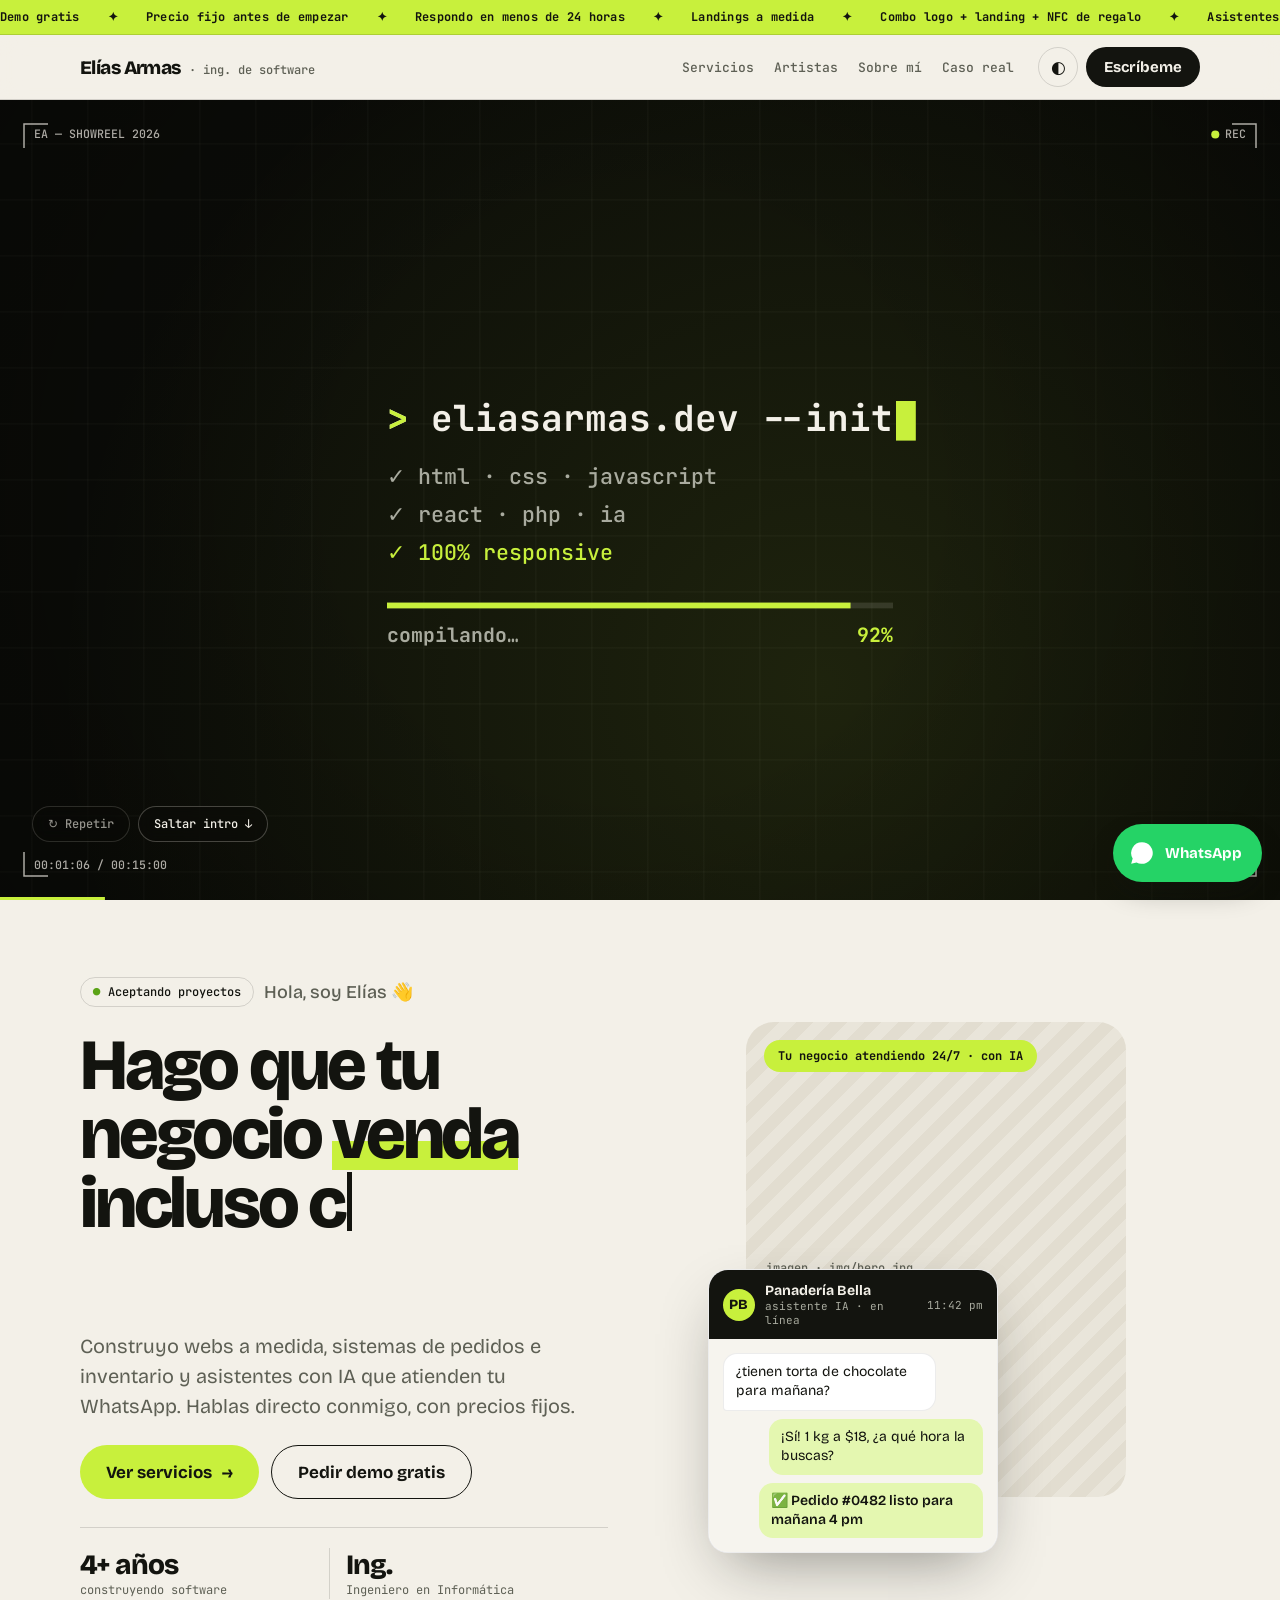
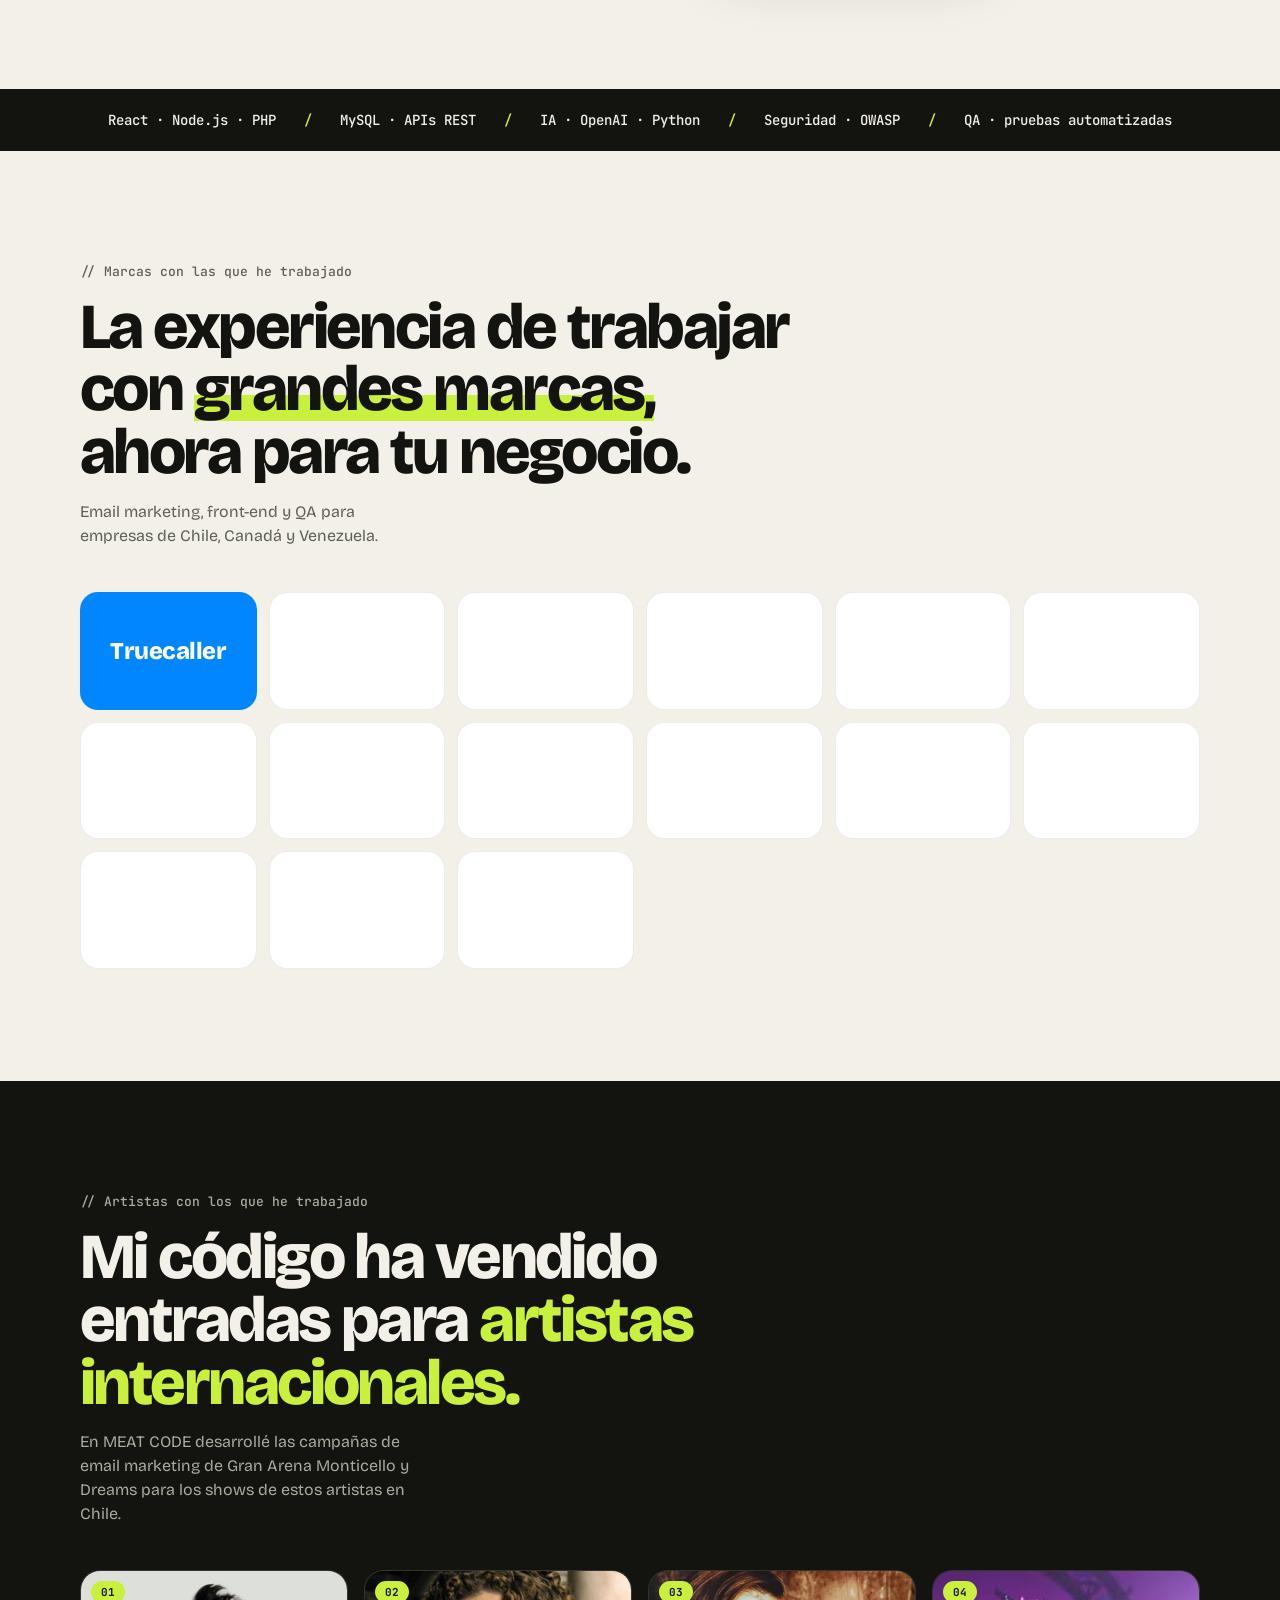
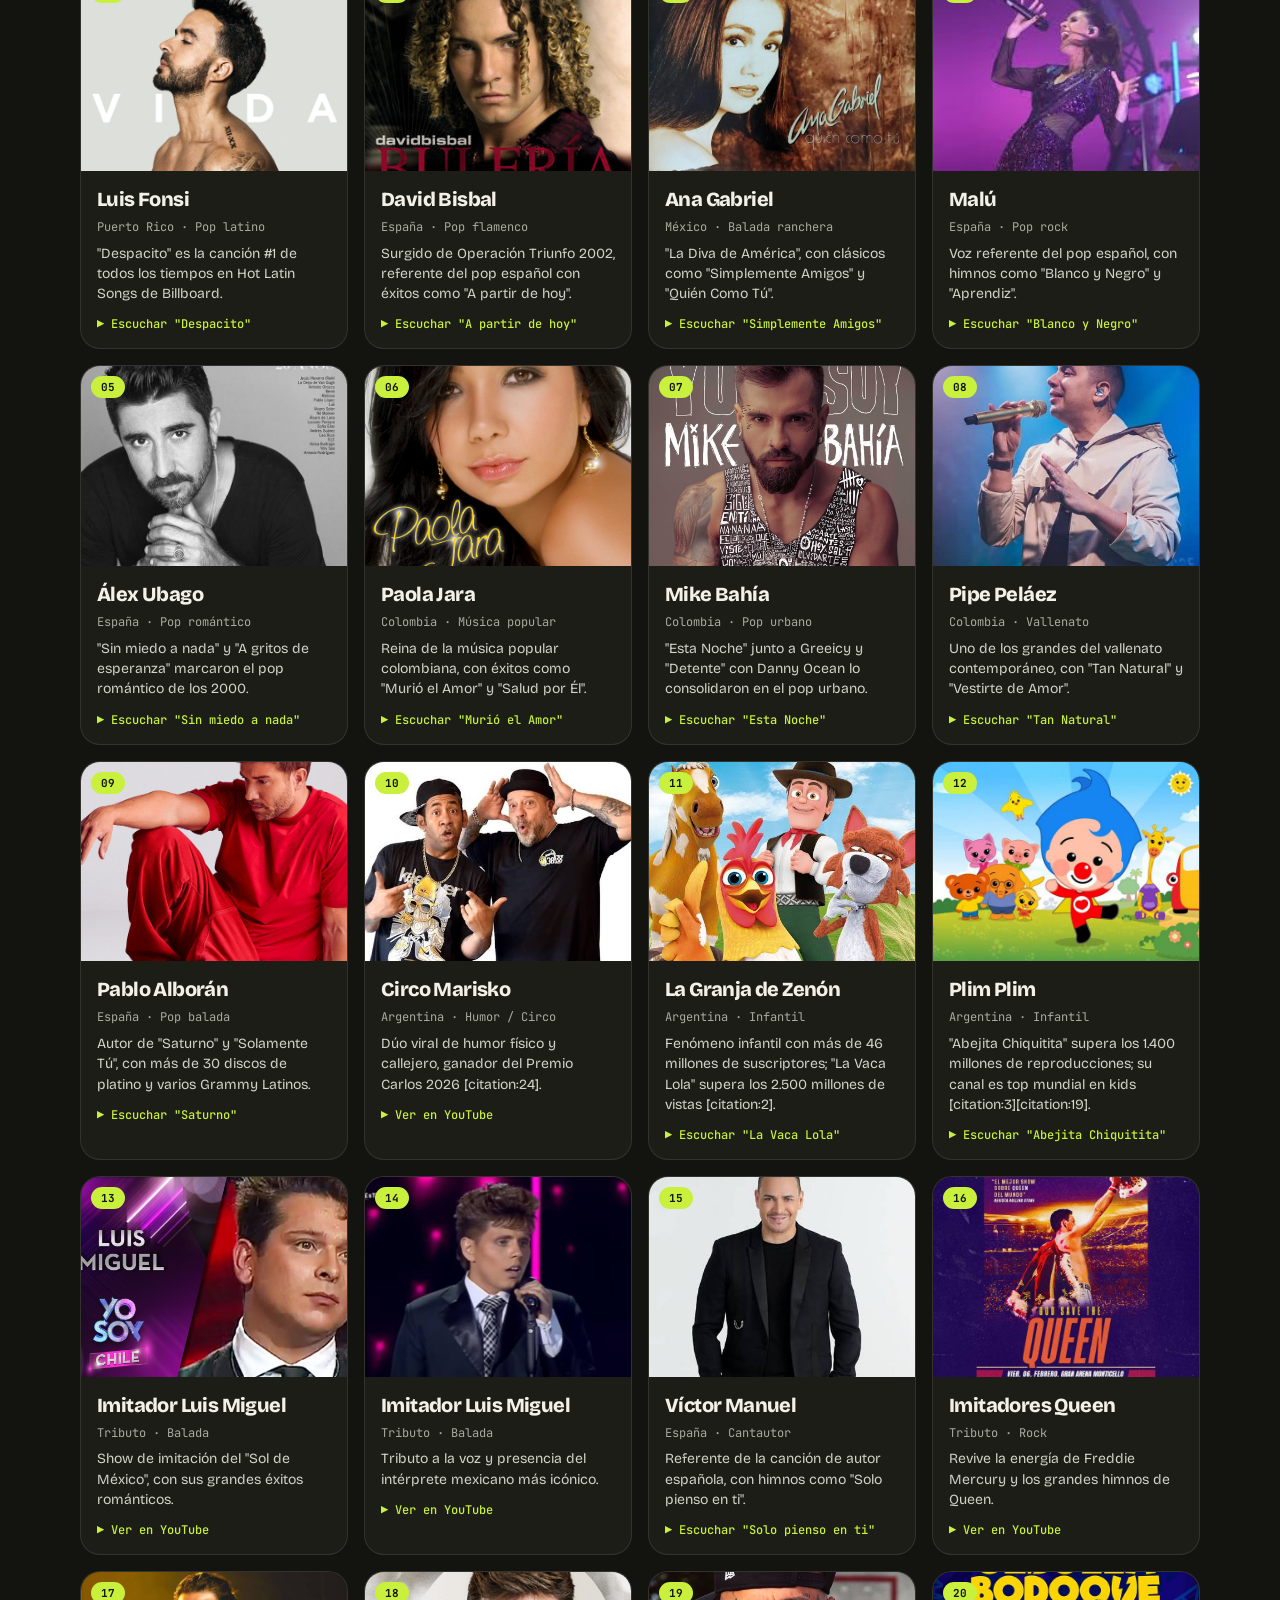
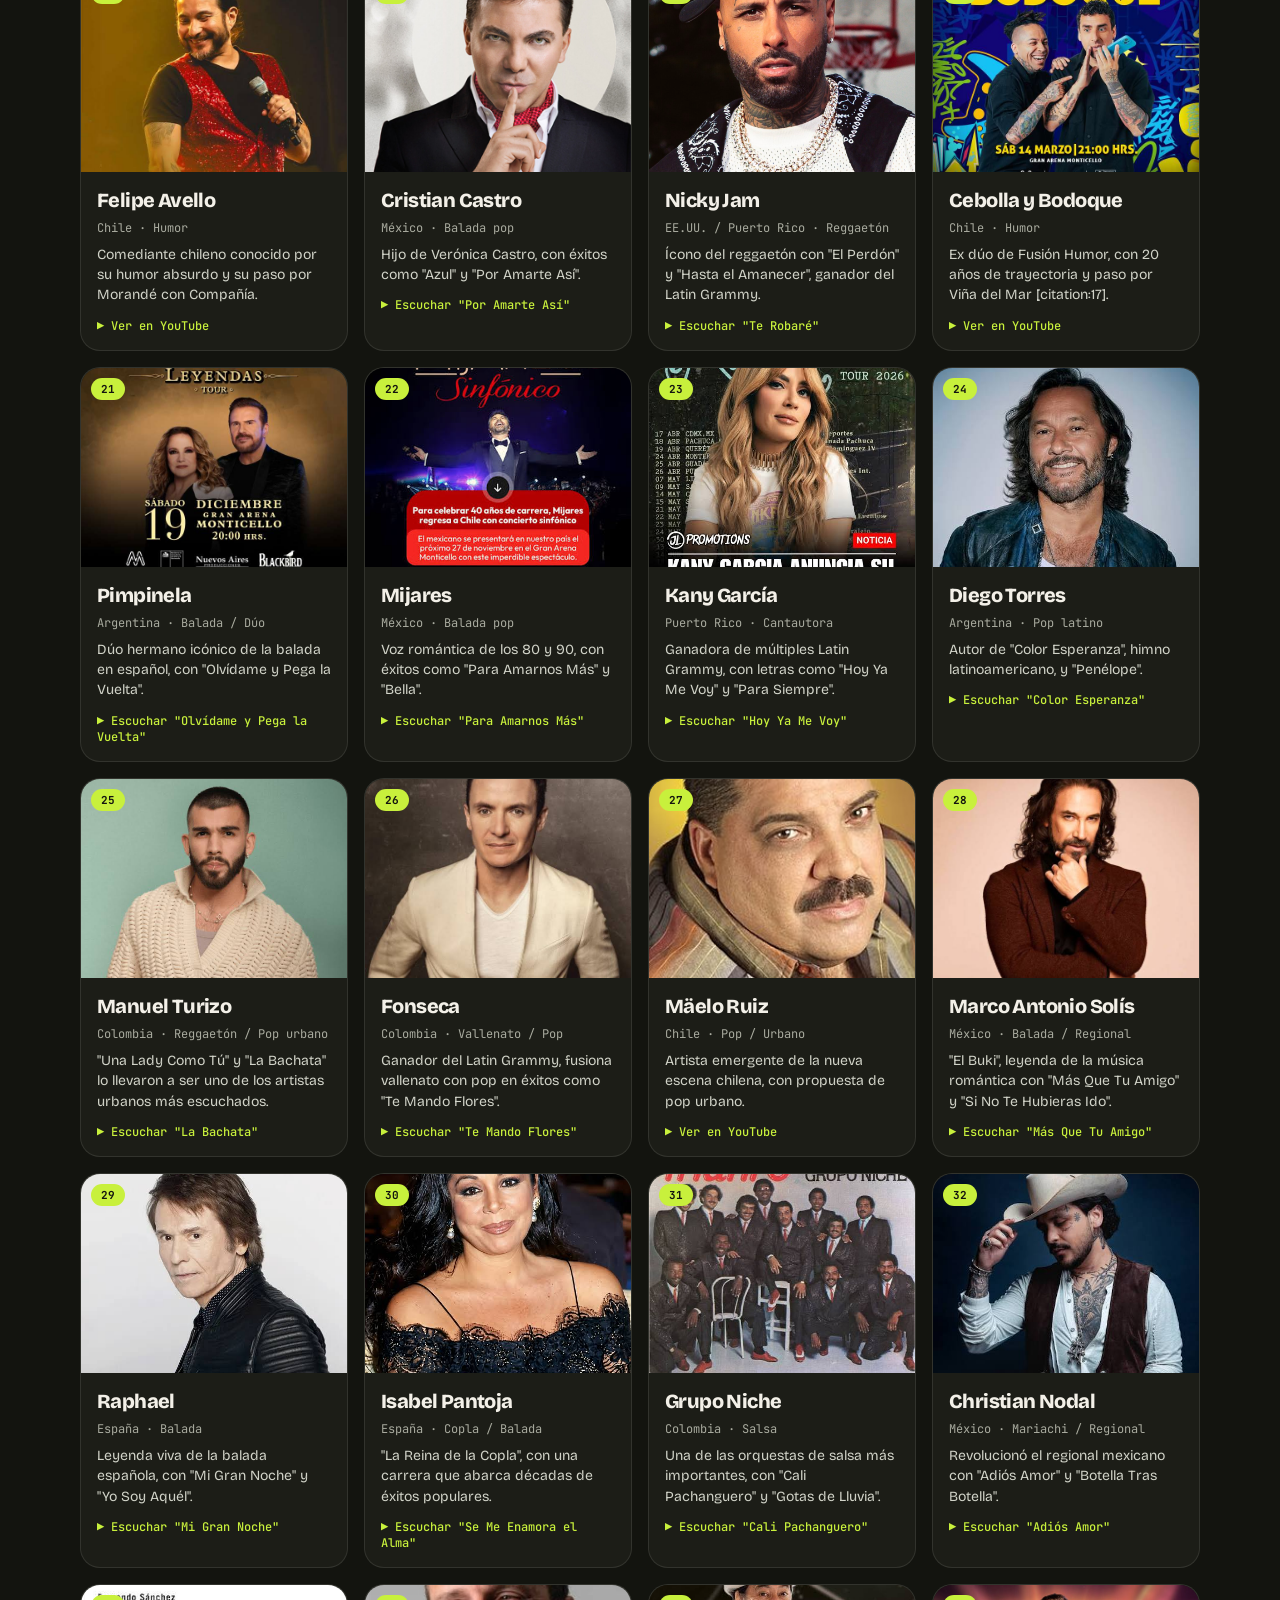
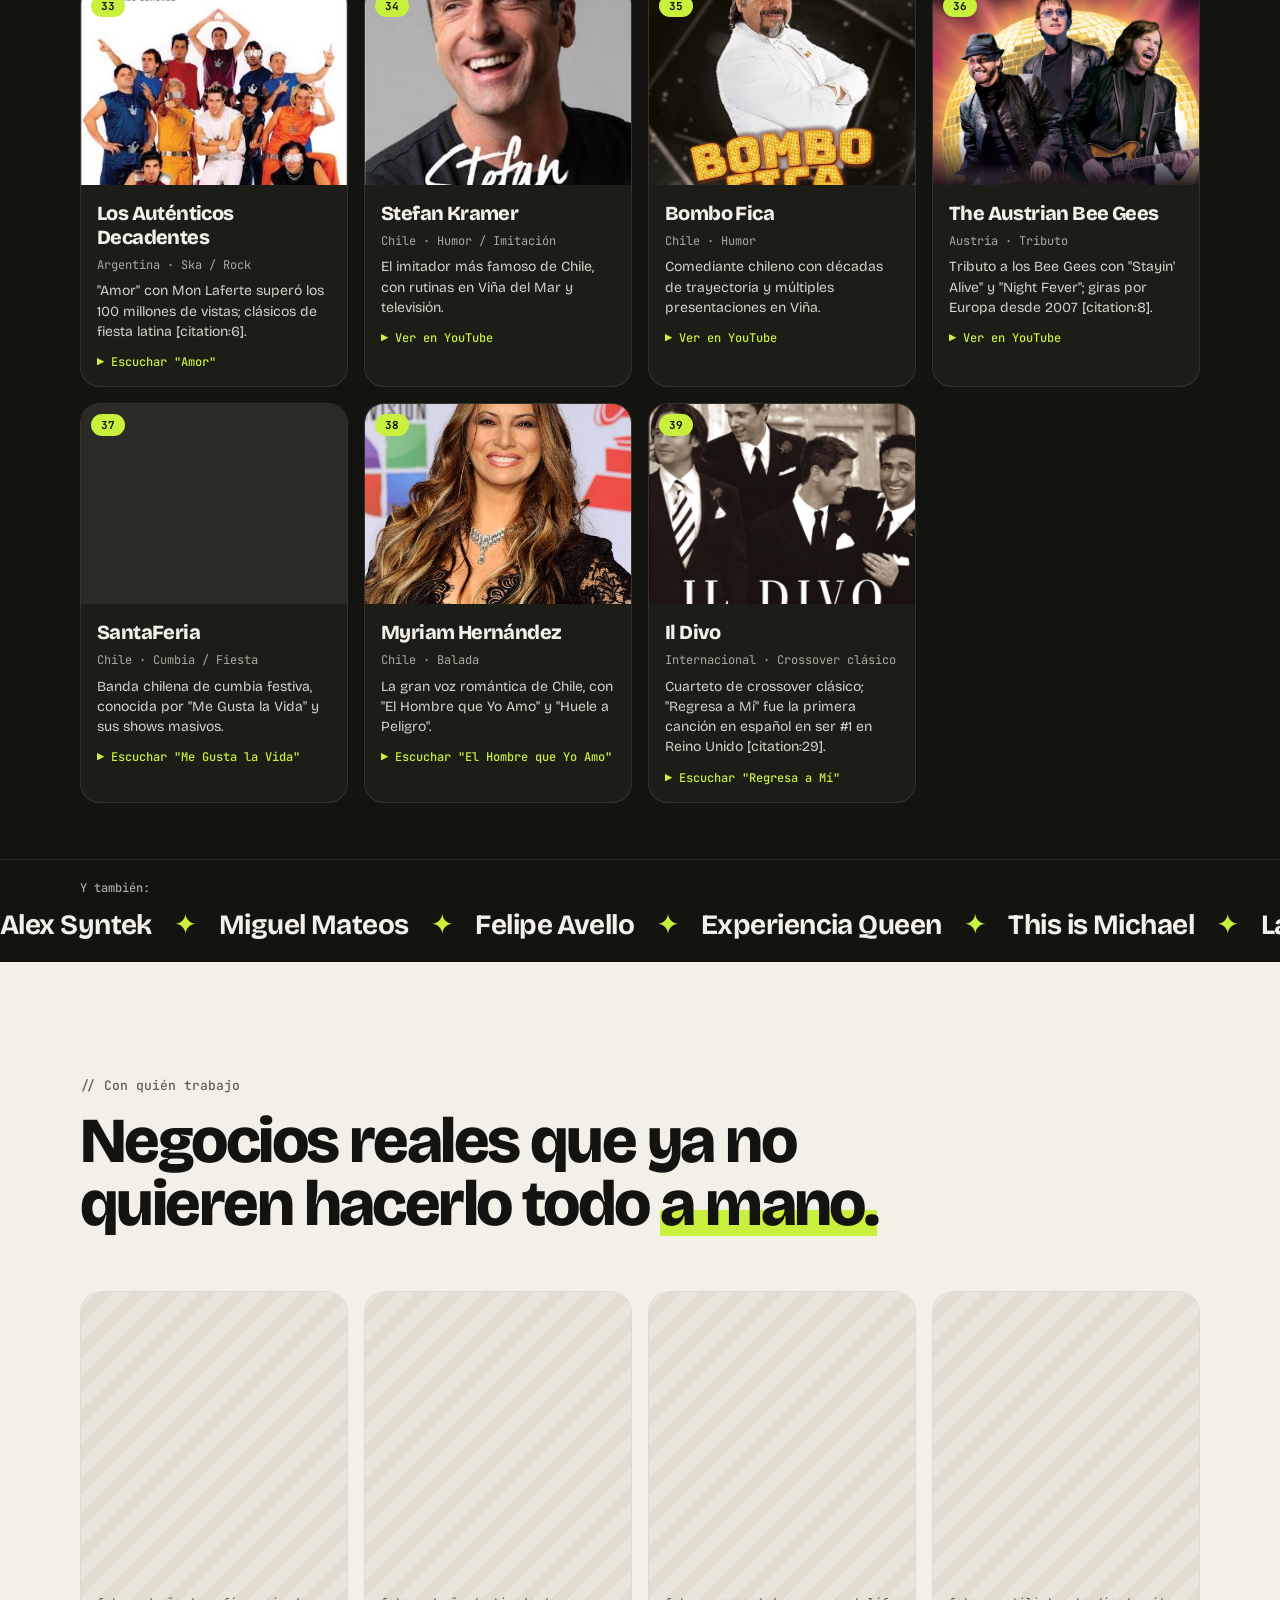
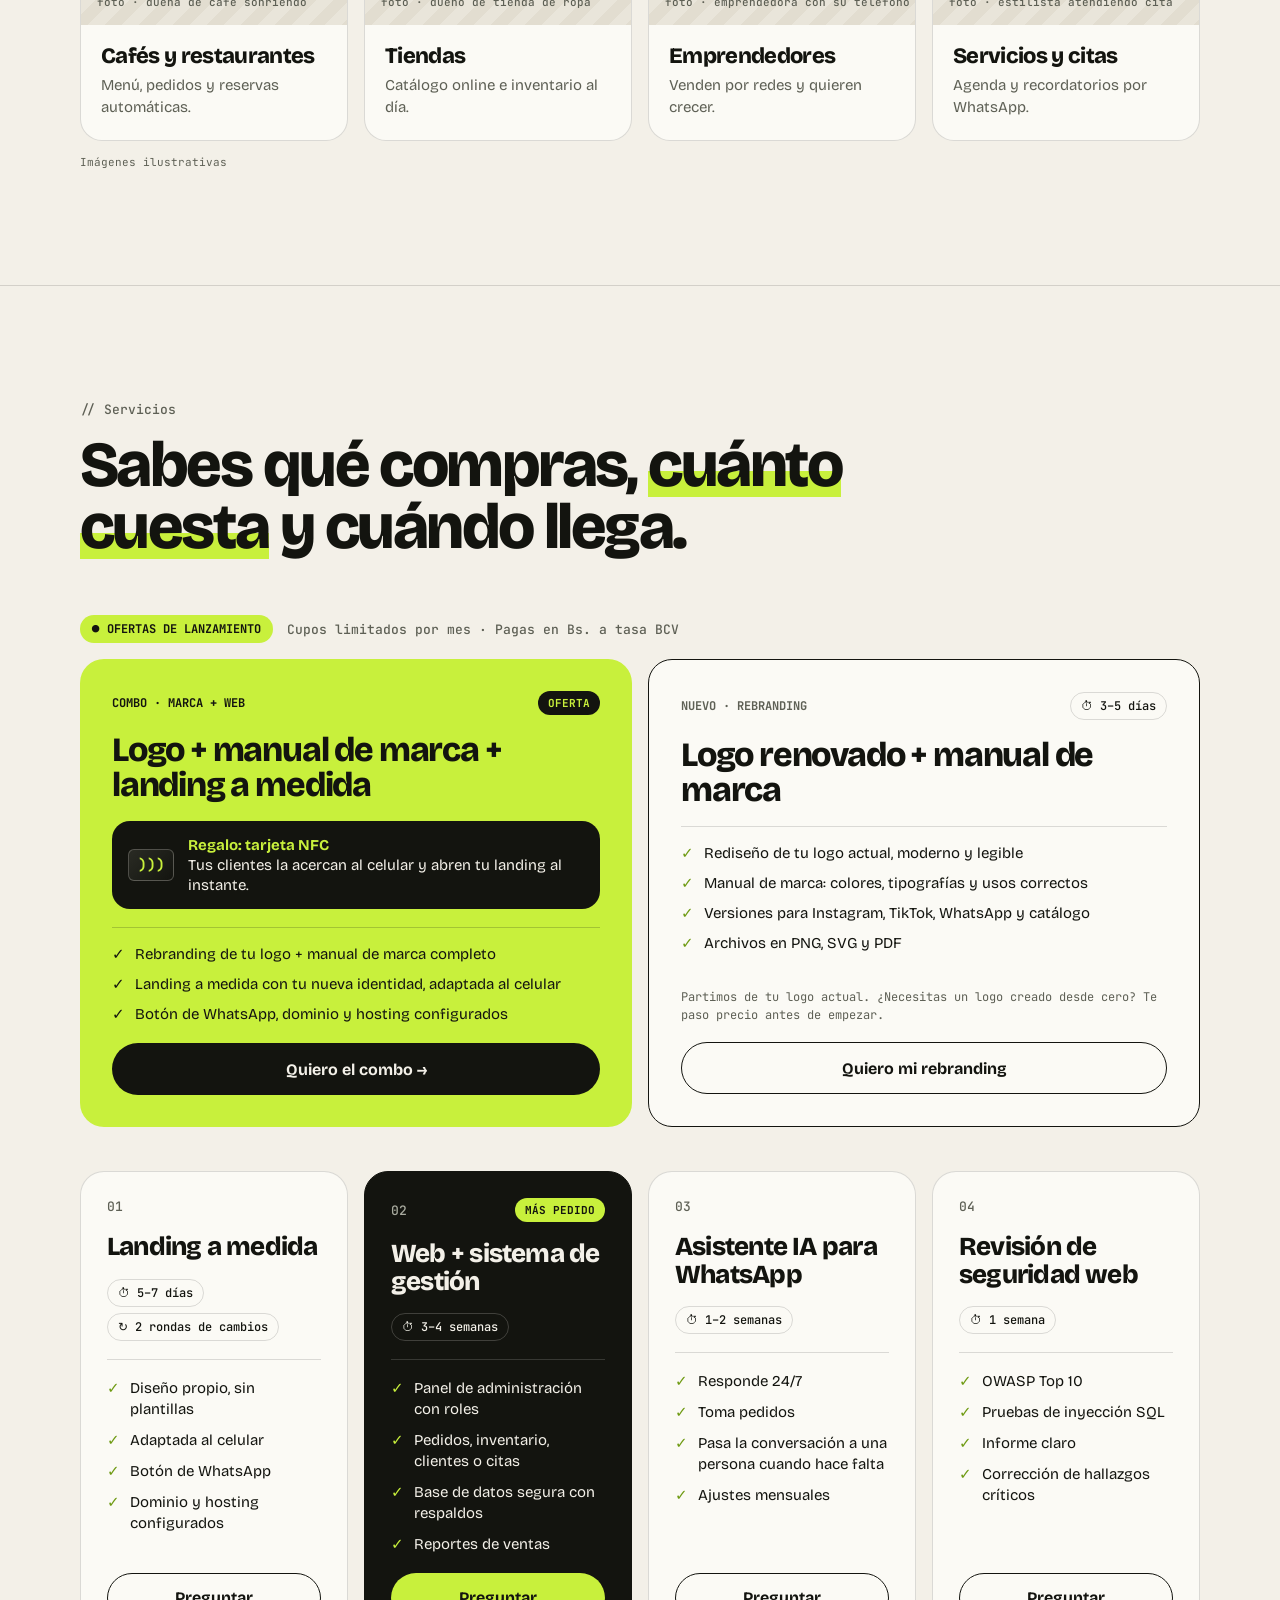
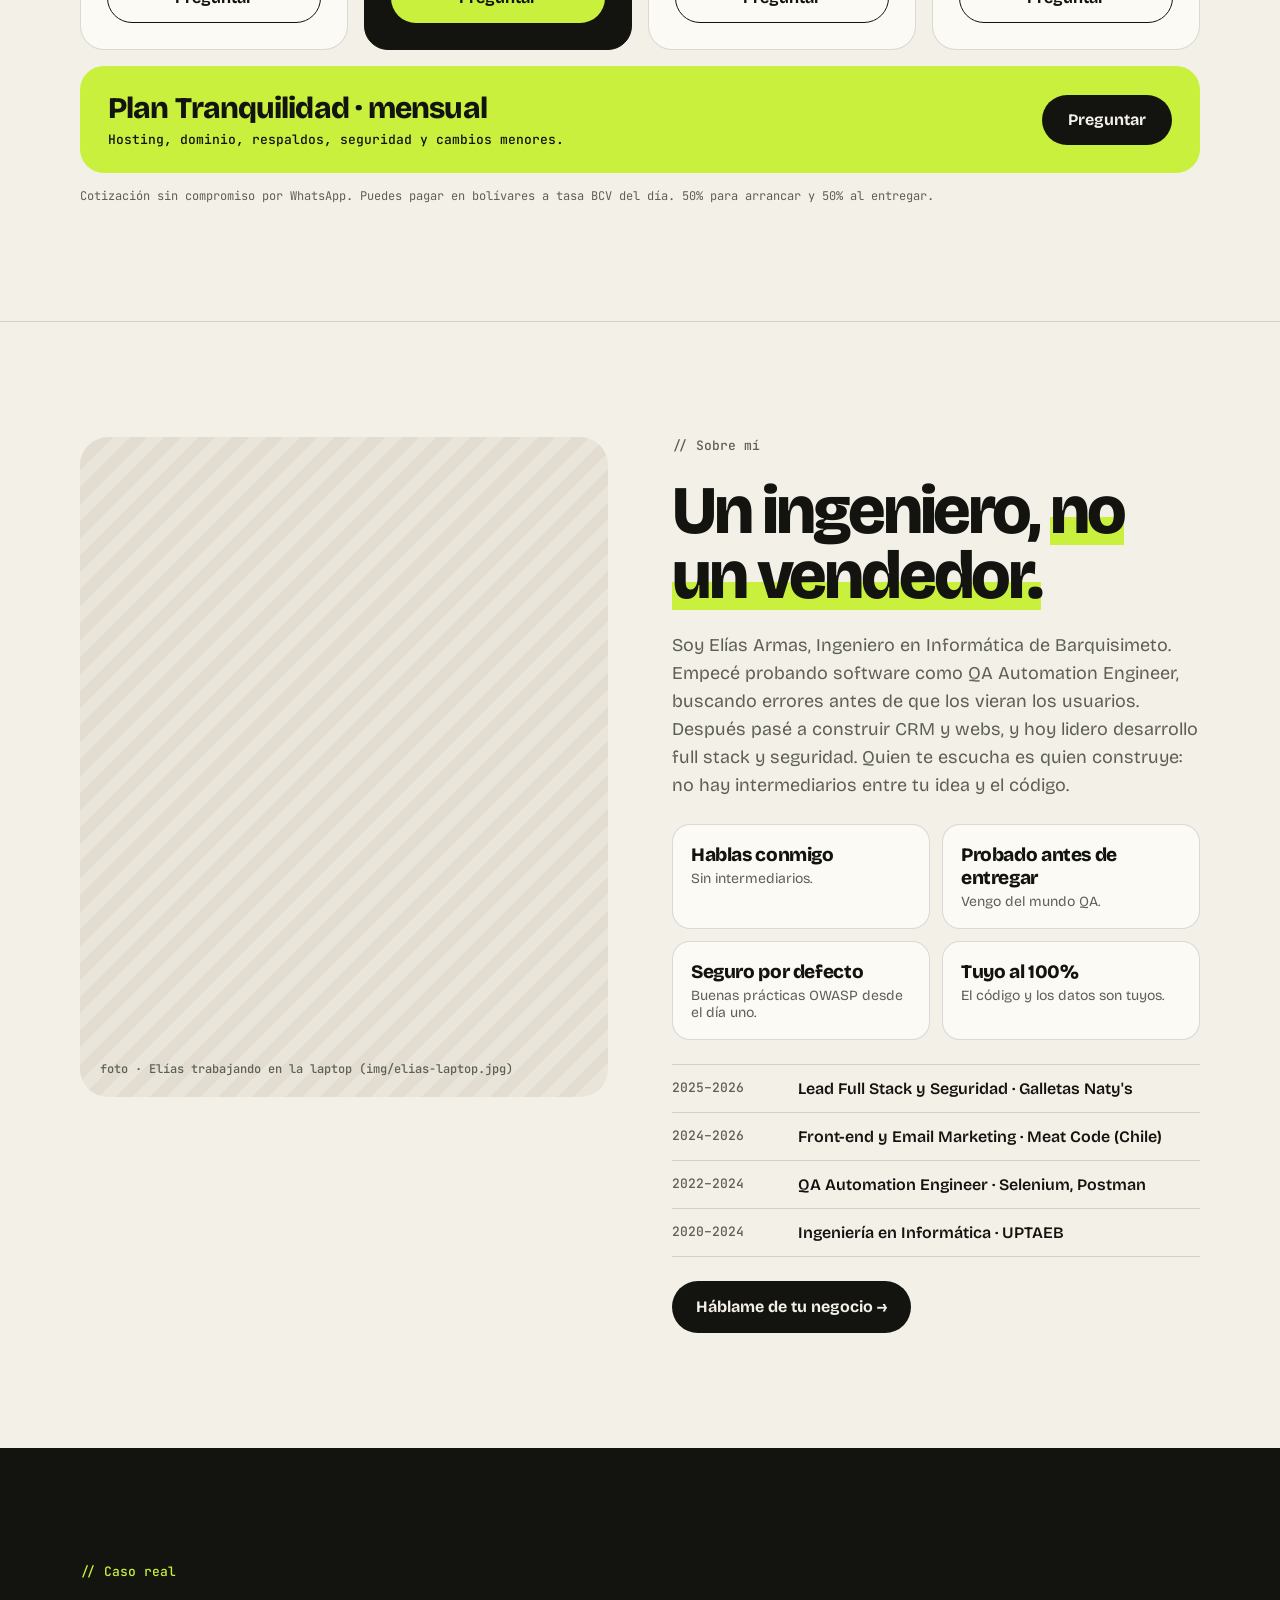
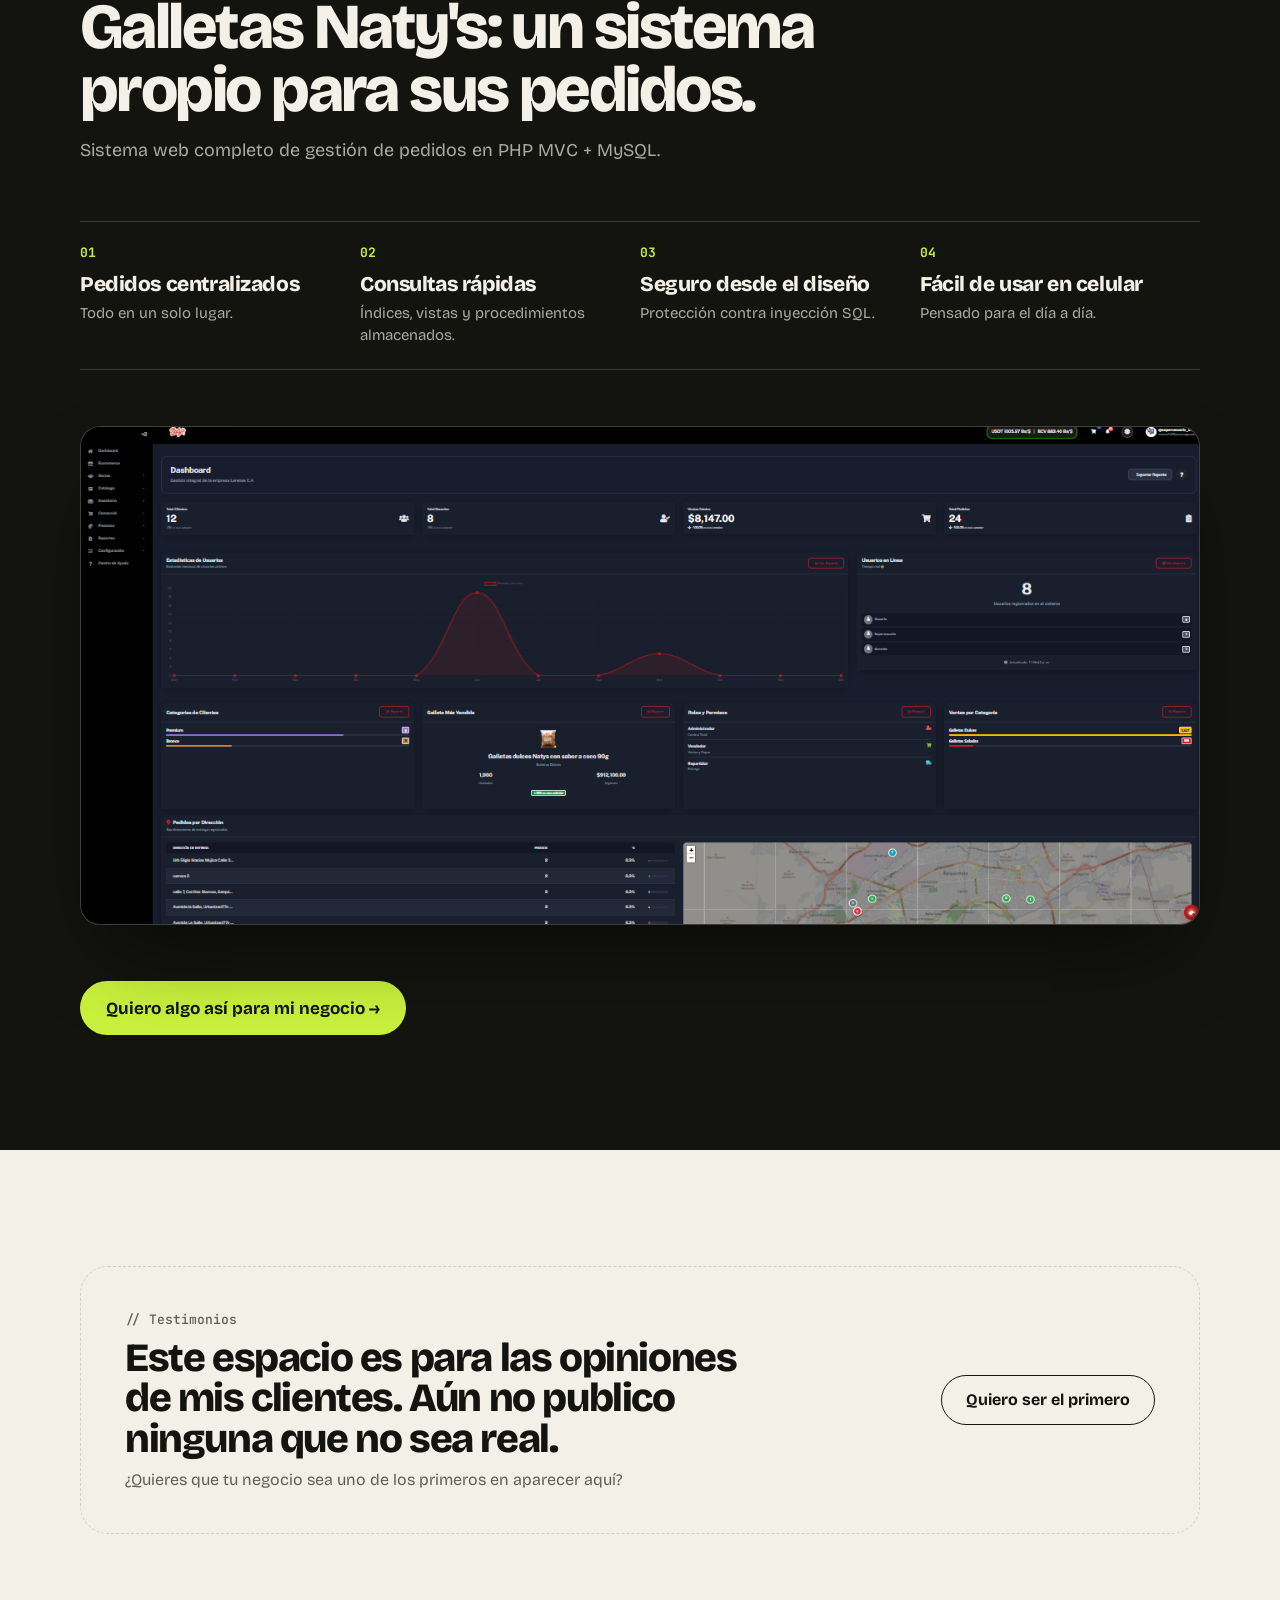
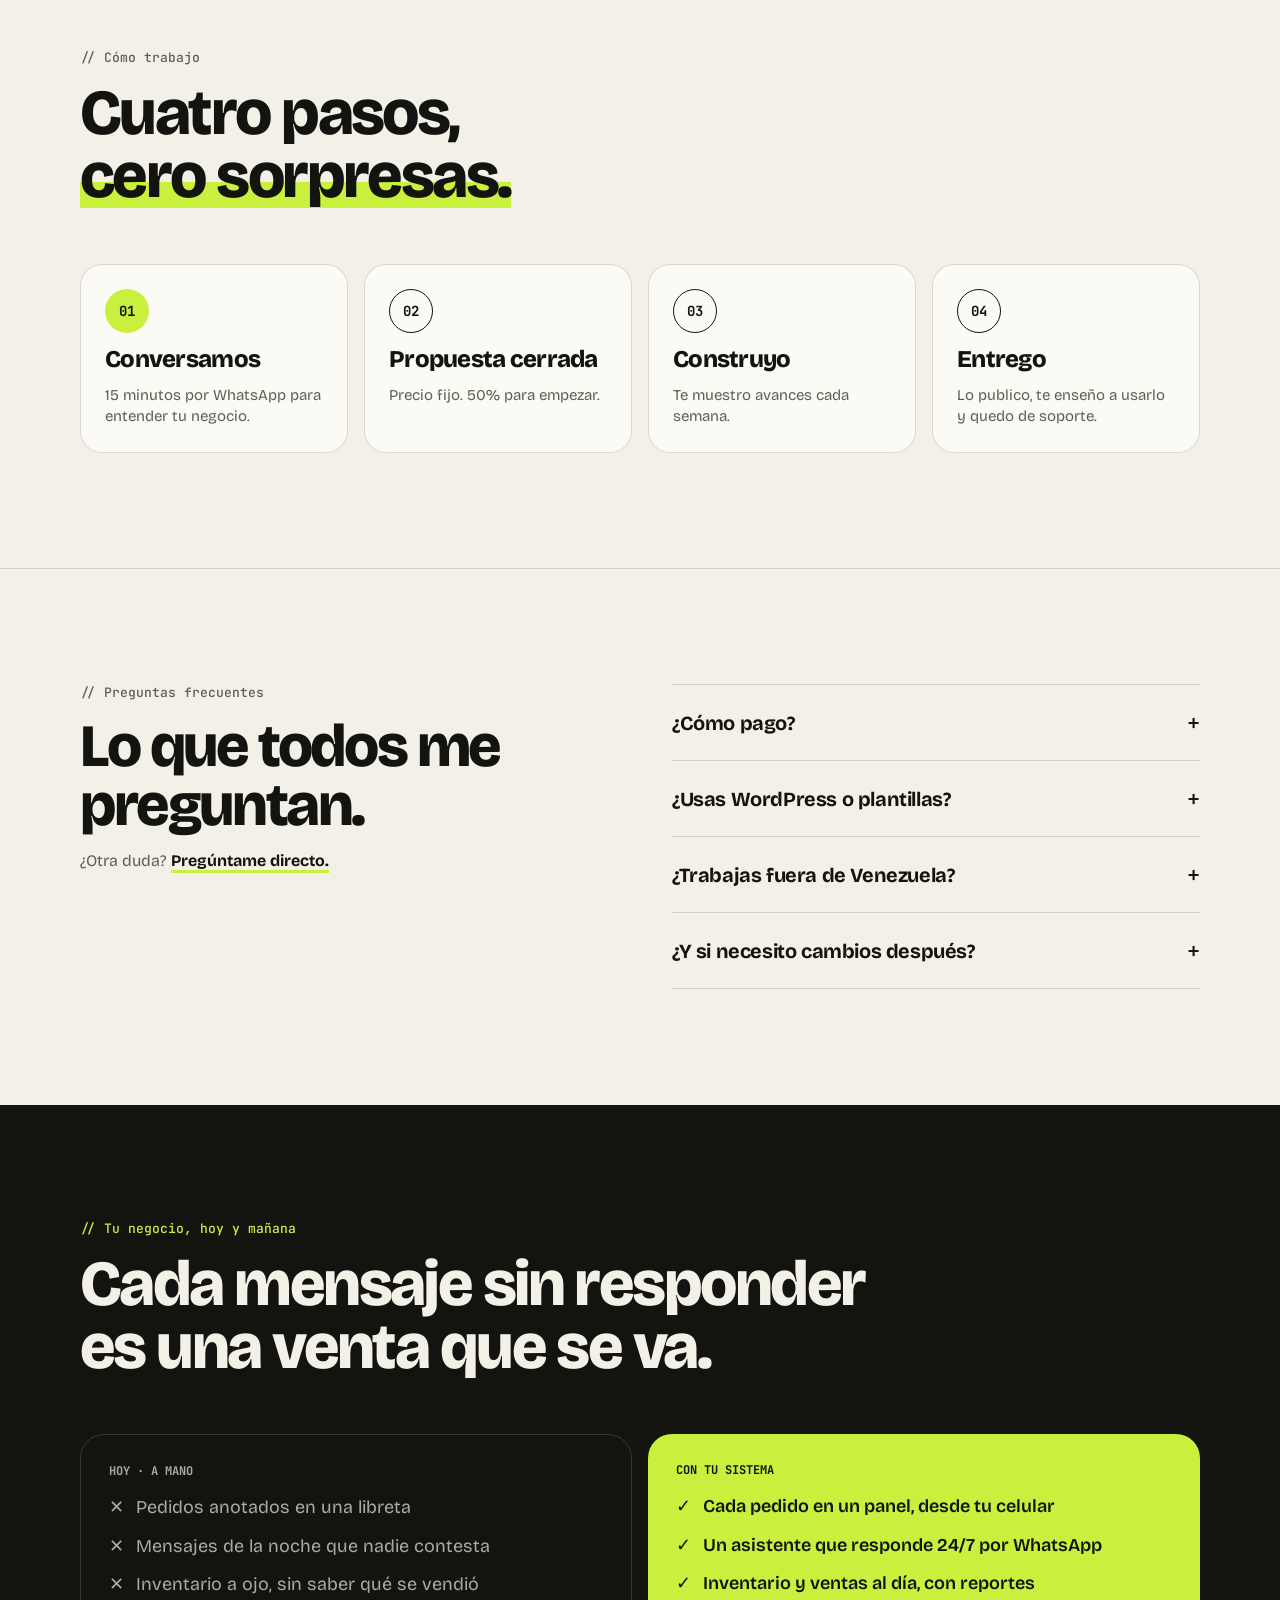
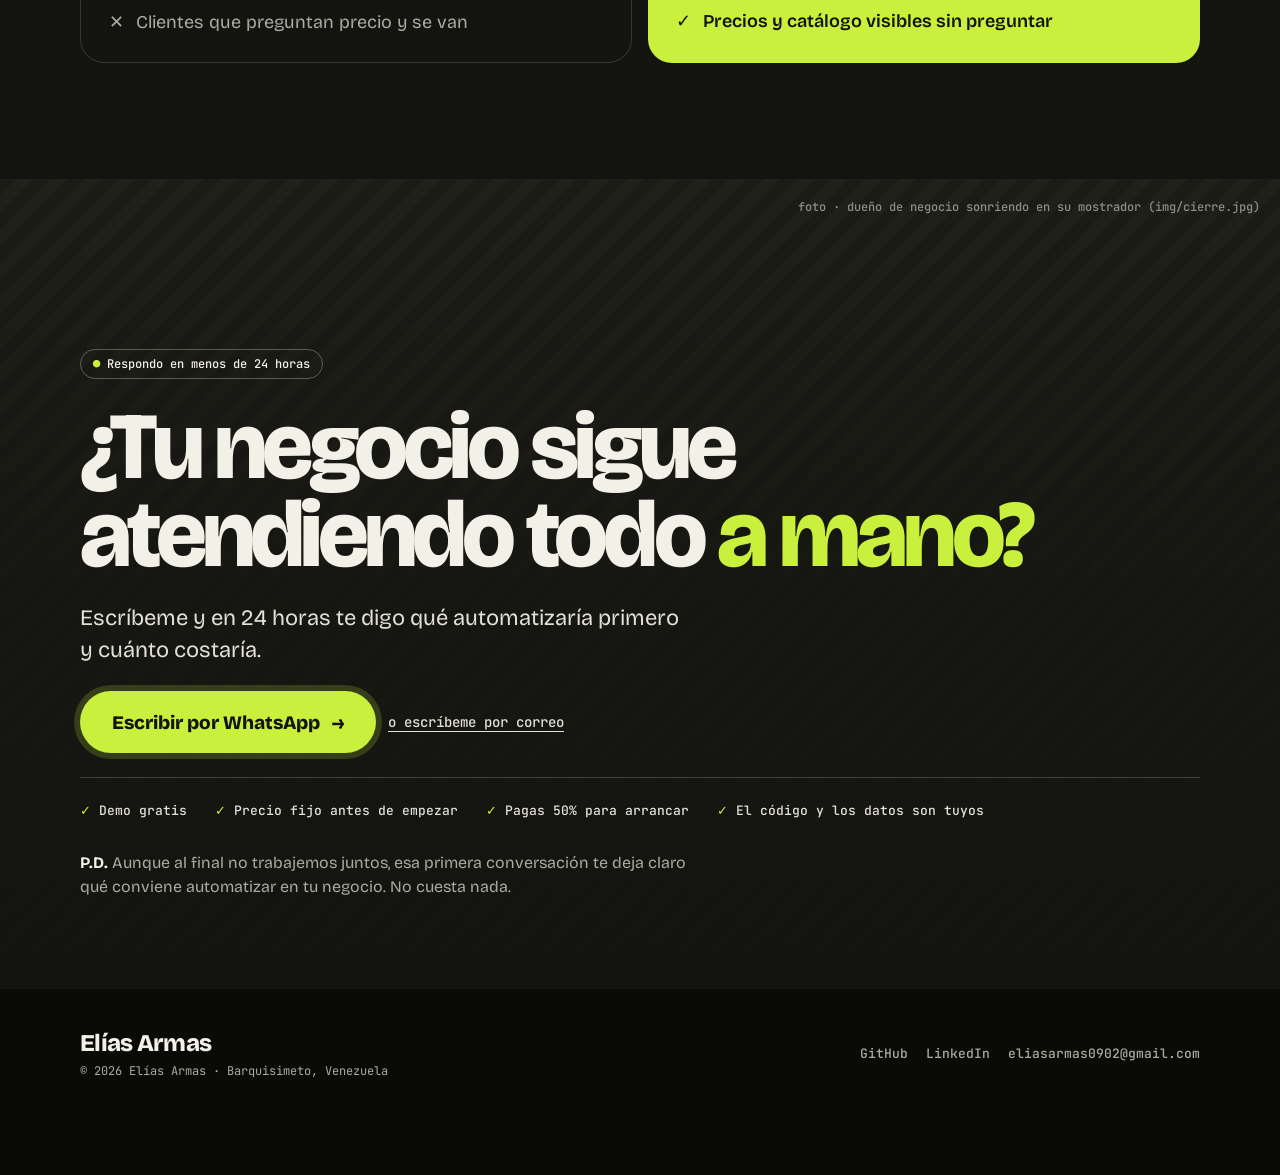
==== commit d890f239: "Ajuste de artistas con foto" ====
--- a/index.html
+++ b/index.html
@@ -123,7 +123,6 @@
       <div style="aspect-ratio:3/2;border-radius:18px;background:#FFFFFF;border:1px solid rgba(19,20,15,.08);overflow:hidden;position:relative;" class="h21"><img src="https://elias0902.github.io/EliasCV/recursos/EMPRESAS/accion%20de%20empresas.jpg" alt="Acción de Empresas" loading="lazy" style="position:absolute;inset:0;width:100%;height:100%;object-fit:contain;"></div>
   </div>
 </section>
-
 <section id="artistas" aria-label="Artistas" style="background:var(--dark);color:#F3F0E8;margin-top:clamp(64px,9vw,112px);overflow:hidden;">
   <div style="max-width:1200px;margin:0 auto;padding:clamp(64px,9vw,112px) clamp(18px,4vw,40px) clamp(40px,5vw,56px);">
     <div style="display:flex;flex-wrap:wrap;justify-content:space-between;align-items:flex-end;gap:16px 40px;margin-bottom:clamp(28px,4vw,44px);">
@@ -133,47 +132,554 @@
       </div>
       <p style="margin:0;max-width:360px;font-size:16px;line-height:1.5;color:#A9AB9F;">En MEAT CODE desarrollé las campañas de email marketing de Gran Arena Monticello y Dreams para los shows de estos artistas en Chile.</p>
     </div>
-    <div style="display:grid;grid-template-columns:repeat(auto-fill,minmax(min(100%,160px),1fr));gap:12px;">
-      <article class="h35" style="position:relative;display:flex;flex-direction:column;justify-content:space-between;gap:24px;min-height:160px;padding:clamp(16px,2vw,22px);border-radius:20px;background:#1C1D17;border:1px solid rgba(243,240,232,.1);">
-        <span style="font:500 12px 'JetBrains Mono',monospace;color:#C8F03C;">01</span>
-        <div><h3 style="margin:0 0 8px;font-size:clamp(21px,2.4vw,30px);line-height:1;font-weight:800;letter-spacing:-0.035em;">Luis Fonsi</h3>
-        <p style="margin:0;font:400 12px/1.5 'JetBrains Mono',monospace;color:#A9AB9F;">Gira en Chile<br>Gran Arena Monticello</p></div>
-      </article>
-      <article class="h35" style="position:relative;display:flex;flex-direction:column;justify-content:space-between;gap:24px;min-height:160px;padding:clamp(16px,2vw,22px);border-radius:20px;background:#1C1D17;border:1px solid rgba(243,240,232,.1);">
-        <span style="font:500 12px 'JetBrains Mono',monospace;color:#C8F03C;">02</span>
-        <div><h3 style="margin:0 0 8px;font-size:clamp(21px,2.4vw,30px);line-height:1;font-weight:800;letter-spacing:-0.035em;">David Bisbal</h3>
-        <p style="margin:0;font:400 12px/1.5 'JetBrains Mono',monospace;color:#A9AB9F;">Tour 20 aniversario<br>Gran Arena Monticello</p></div>
-      </article>
-      <article class="h35" style="position:relative;display:flex;flex-direction:column;justify-content:space-between;gap:24px;min-height:160px;padding:clamp(16px,2vw,22px);border-radius:20px;background:#1C1D17;border:1px solid rgba(243,240,232,.1);">
-        <span style="font:500 12px 'JetBrains Mono',monospace;color:#C8F03C;">03</span>
-        <div><h3 style="margin:0 0 8px;font-size:clamp(21px,2.4vw,30px);line-height:1;font-weight:800;letter-spacing:-0.035em;">Ana Gabriel</h3>
-        <p style="margin:0;font:400 12px/1.5 'JetBrains Mono',monospace;color:#A9AB9F;">Tour 2024<br>Show Arena Monticello</p></div>
-      </article>
-      <article class="h35" style="position:relative;display:flex;flex-direction:column;justify-content:space-between;gap:24px;min-height:160px;padding:clamp(16px,2vw,22px);border-radius:20px;background:#1C1D17;border:1px solid rgba(243,240,232,.1);">
-        <span style="font:500 12px 'JetBrains Mono',monospace;color:#C8F03C;">04</span>
-        <div><h3 style="margin:0 0 8px;font-size:clamp(21px,2.4vw,30px);line-height:1;font-weight:800;letter-spacing:-0.035em;">Malú</h3>
-        <p style="margin:0;font:400 12px/1.5 'JetBrains Mono',monospace;color:#A9AB9F;">A todo sí · 25 años de aprendiz<br>Gran Arena Monticello</p></div>
-      </article>
-      <article class="h35" style="position:relative;display:flex;flex-direction:column;justify-content:space-between;gap:24px;min-height:160px;padding:clamp(16px,2vw,22px);border-radius:20px;background:#1C1D17;border:1px solid rgba(243,240,232,.1);">
-        <span style="font:500 12px 'JetBrains Mono',monospace;color:#C8F03C;">05</span>
-        <div><h3 style="margin:0 0 8px;font-size:clamp(21px,2.4vw,30px);line-height:1;font-weight:800;letter-spacing:-0.035em;">Alex Ubago</h3>
-        <p style="margin:0;font:400 12px/1.5 'JetBrains Mono',monospace;color:#A9AB9F;">Concierto en Chile<br>Gran Arena Monticello</p></div>
-      </article>
-      <article class="h35" style="position:relative;display:flex;flex-direction:column;justify-content:space-between;gap:24px;min-height:160px;padding:clamp(16px,2vw,22px);border-radius:20px;background:#1C1D17;border:1px solid rgba(243,240,232,.1);">
-        <span style="font:500 12px 'JetBrains Mono',monospace;color:#C8F03C;">06</span>
-        <div><h3 style="margin:0 0 8px;font-size:clamp(21px,2.4vw,30px);line-height:1;font-weight:800;letter-spacing:-0.035em;">Paola Jara</h3>
-        <p style="margin:0;font:400 12px/1.5 'JetBrains Mono',monospace;color:#A9AB9F;">Tour Pa' olvidar<br>Gran Arena Monticello</p></div>
-      </article>
-      <article class="h35" style="position:relative;display:flex;flex-direction:column;justify-content:space-between;gap:24px;min-height:160px;padding:clamp(16px,2vw,22px);border-radius:20px;background:#1C1D17;border:1px solid rgba(243,240,232,.1);">
-        <span style="font:500 12px 'JetBrains Mono',monospace;color:#C8F03C;">07</span>
-        <div><h3 style="margin:0 0 8px;font-size:clamp(21px,2.4vw,30px);line-height:1;font-weight:800;letter-spacing:-0.035em;">Mike Bahía</h3>
-        <p style="margin:0;font:400 12px/1.5 'JetBrains Mono',monospace;color:#A9AB9F;">Surf Salsa<br>Gran Arena Monticello</p></div>
-      </article>
-      <article class="h35" style="position:relative;display:flex;flex-direction:column;justify-content:space-between;gap:24px;min-height:160px;padding:clamp(16px,2vw,22px);border-radius:20px;background:#1C1D17;border:1px solid rgba(243,240,232,.1);">
-        <span style="font:500 12px 'JetBrains Mono',monospace;color:#C8F03C;">08</span>
-        <div><h3 style="margin:0 0 8px;font-size:clamp(21px,2.4vw,30px);line-height:1;font-weight:800;letter-spacing:-0.035em;">Pipe Peláez</h3>
-        <p style="margin:0;font:400 12px/1.5 'JetBrains Mono',monospace;color:#A9AB9F;">La fiesta del vallenato<br>Gran Arena Monticello</p></div>
-      </article>
+    <div style="display:grid;grid-template-columns:repeat(auto-fill,minmax(min(100%,260px),1fr));gap:16px;">
+
+      <!-- 01 Luis Fonsi -->
+      <article style="position:relative;display:flex;flex-direction:column;border-radius:20px;background:#1C1D17;border:1px solid rgba(243,240,232,.1);overflow:hidden;">
+        <div style="position:relative;aspect-ratio:4/3;overflow:hidden;background:#2A2B24;">
+          <img src="img/artistas/01-luis-fonsi.jpg" alt="Luis Fonsi" loading="lazy" style="width:100%;height:100%;object-fit:cover;transition:transform .3s;" onmouseover="this.style.transform='scale(1.05)'" onmouseout="this.style.transform='scale(1)'">
+          <span style="position:absolute;top:10px;left:10px;padding:4px 10px;border-radius:999px;background:#C8F03C;color:#13140F;font:700 11px 'JetBrains Mono',monospace;">01</span>
+        </div>
+        <div style="display:flex;flex-direction:column;gap:8px;padding:16px;">
+          <h3 style="margin:0;font-size:20px;font-weight:800;letter-spacing:-0.03em;">Luis Fonsi</h3>
+          <p style="margin:0;font:400 12px/1.4 'JetBrains Mono',monospace;color:#A9AB9F;">Puerto Rico · Pop latino</p>
+          <p style="margin:0;font-size:14px;line-height:1.45;color:#D1D3C8;">"Despacito" es la canción #1 de todos los tiempos en Hot Latin Songs de Billboard.</p>
+          <a href="https://www.youtube.com/watch?v=kJQP7kiw5Fk" target="_blank" rel="noopener" style="display:inline-flex;align-items:center;gap:6px;margin-top:4px;font:500 12px 'JetBrains Mono',monospace;color:#C8F03C;text-decoration:none;">▶ Escuchar "Despacito"</a>
+        </div>
+      </article>
+
+      <!-- 02 David Bisbal -->
+      <article style="position:relative;display:flex;flex-direction:column;border-radius:20px;background:#1C1D17;border:1px solid rgba(243,240,232,.1);overflow:hidden;">
+        <div style="position:relative;aspect-ratio:4/3;overflow:hidden;background:#2A2B24;">
+          <img src="img/artistas/02-david-bisbal.jpg" alt="David Bisbal" loading="lazy" style="width:100%;height:100%;object-fit:cover;transition:transform .3s;" onmouseover="this.style.transform='scale(1.05)'" onmouseout="this.style.transform='scale(1)'">
+          <span style="position:absolute;top:10px;left:10px;padding:4px 10px;border-radius:999px;background:#C8F03C;color:#13140F;font:700 11px 'JetBrains Mono',monospace;">02</span>
+        </div>
+        <div style="display:flex;flex-direction:column;gap:8px;padding:16px;">
+          <h3 style="margin:0;font-size:20px;font-weight:800;letter-spacing:-0.03em;">David Bisbal</h3>
+          <p style="margin:0;font:400 12px/1.4 'JetBrains Mono',monospace;color:#A9AB9F;">España · Pop flamenco</p>
+          <p style="margin:0;font-size:14px;line-height:1.45;color:#D1D3C8;">Surgido de Operación Triunfo 2002, referente del pop español con éxitos como "A partir de hoy".</p>
+          <a href="https://www.youtube.com/watch?v=7zp1TbLFPp8" target="_blank" rel="noopener" style="display:inline-flex;align-items:center;gap:6px;margin-top:4px;font:500 12px 'JetBrains Mono',monospace;color:#C8F03C;text-decoration:none;">▶ Escuchar "A partir de hoy"</a>
+        </div>
+      </article>
+
+      <!-- 03 Ana Gabriel -->
+      <article style="position:relative;display:flex;flex-direction:column;border-radius:20px;background:#1C1D17;border:1px solid rgba(243,240,232,.1);overflow:hidden;">
+        <div style="position:relative;aspect-ratio:4/3;overflow:hidden;background:#2A2B24;">
+          <img src="img/artistas/03-ana-gabriel.png" alt="Ana Gabriel" loading="lazy" style="width:100%;height:100%;object-fit:cover;transition:transform .3s;" onmouseover="this.style.transform='scale(1.05)'" onmouseout="this.style.transform='scale(1)'">
+          <span style="position:absolute;top:10px;left:10px;padding:4px 10px;border-radius:999px;background:#C8F03C;color:#13140F;font:700 11px 'JetBrains Mono',monospace;">03</span>
+        </div>
+        <div style="display:flex;flex-direction:column;gap:8px;padding:16px;">
+          <h3 style="margin:0;font-size:20px;font-weight:800;letter-spacing:-0.03em;">Ana Gabriel</h3>
+          <p style="margin:0;font:400 12px/1.4 'JetBrains Mono',monospace;color:#A9AB9F;">México · Balada ranchera</p>
+          <p style="margin:0;font-size:14px;line-height:1.45;color:#D1D3C8;">"La Diva de América", con clásicos como "Simplemente Amigos" y "Quién Como Tú".</p>
+          <a href="https://www.youtube.com/watch?v=1iB6uXHnE8Y" target="_blank" rel="noopener" style="display:inline-flex;align-items:center;gap:6px;margin-top:4px;font:500 12px 'JetBrains Mono',monospace;color:#C8F03C;text-decoration:none;">▶ Escuchar "Simplemente Amigos"</a>
+        </div>
+      </article>
+
+      <!-- 04 Malú -->
+      <article style="position:relative;display:flex;flex-direction:column;border-radius:20px;background:#1C1D17;border:1px solid rgba(243,240,232,.1);overflow:hidden;">
+        <div style="position:relative;aspect-ratio:4/3;overflow:hidden;background:#2A2B24;">
+          <img src="img/artistas/04-malu.jpg" alt="Malú" loading="lazy" style="width:100%;height:100%;object-fit:cover;transition:transform .3s;" onmouseover="this.style.transform='scale(1.05)'" onmouseout="this.style.transform='scale(1)'">
+          <span style="position:absolute;top:10px;left:10px;padding:4px 10px;border-radius:999px;background:#C8F03C;color:#13140F;font:700 11px 'JetBrains Mono',monospace;">04</span>
+        </div>
+        <div style="display:flex;flex-direction:column;gap:8px;padding:16px;">
+          <h3 style="margin:0;font-size:20px;font-weight:800;letter-spacing:-0.03em;">Malú</h3>
+          <p style="margin:0;font:400 12px/1.4 'JetBrains Mono',monospace;color:#A9AB9F;">España · Pop rock</p>
+          <p style="margin:0;font-size:14px;line-height:1.45;color:#D1D3C8;">Voz referente del pop español, con himnos como "Blanco y Negro" y "Aprendiz".</p>
+          <a href="https://www.youtube.com/watch?v=8Q7aIlgy0YE" target="_blank" rel="noopener" style="display:inline-flex;align-items:center;gap:6px;margin-top:4px;font:500 12px 'JetBrains Mono',monospace;color:#C8F03C;text-decoration:none;">▶ Escuchar "Blanco y Negro"</a>
+        </div>
+      </article>
+
+      <!-- 05 Álex Ubago -->
+      <article style="position:relative;display:flex;flex-direction:column;border-radius:20px;background:#1C1D17;border:1px solid rgba(243,240,232,.1);overflow:hidden;">
+        <div style="position:relative;aspect-ratio:4/3;overflow:hidden;background:#2A2B24;">
+          <img src="img/artistas/05-alex-ubago.jpg" alt="Álex Ubago" loading="lazy" style="width:100%;height:100%;object-fit:cover;transition:transform .3s;" onmouseover="this.style.transform='scale(1.05)'" onmouseout="this.style.transform='scale(1)'">
+          <span style="position:absolute;top:10px;left:10px;padding:4px 10px;border-radius:999px;background:#C8F03C;color:#13140F;font:700 11px 'JetBrains Mono',monospace;">05</span>
+        </div>
+        <div style="display:flex;flex-direction:column;gap:8px;padding:16px;">
+          <h3 style="margin:0;font-size:20px;font-weight:800;letter-spacing:-0.03em;">Álex Ubago</h3>
+          <p style="margin:0;font:400 12px/1.4 'JetBrains Mono',monospace;color:#A9AB9F;">España · Pop romántico</p>
+          <p style="margin:0;font-size:14px;line-height:1.45;color:#D1D3C8;">"Sin miedo a nada" y "A gritos de esperanza" marcaron el pop romántico de los 2000.</p>
+          <a href="https://www.youtube.com/watch?v=9p8c5rFvL7E" target="_blank" rel="noopener" style="display:inline-flex;align-items:center;gap:6px;margin-top:4px;font:500 12px 'JetBrains Mono',monospace;color:#C8F03C;text-decoration:none;">▶ Escuchar "Sin miedo a nada"</a>
+        </div>
+      </article>
+
+      <!-- 06 Paola Jara -->
+      <article style="position:relative;display:flex;flex-direction:column;border-radius:20px;background:#1C1D17;border:1px solid rgba(243,240,232,.1);overflow:hidden;">
+        <div style="position:relative;aspect-ratio:4/3;overflow:hidden;background:#2A2B24;">
+          <img src="img/artistas/06-paola-jara.jpg" alt="Paola Jara" loading="lazy" style="width:100%;height:100%;object-fit:cover;transition:transform .3s;" onmouseover="this.style.transform='scale(1.05)'" onmouseout="this.style.transform='scale(1)'">
+          <span style="position:absolute;top:10px;left:10px;padding:4px 10px;border-radius:999px;background:#C8F03C;color:#13140F;font:700 11px 'JetBrains Mono',monospace;">06</span>
+        </div>
+        <div style="display:flex;flex-direction:column;gap:8px;padding:16px;">
+          <h3 style="margin:0;font-size:20px;font-weight:800;letter-spacing:-0.03em;">Paola Jara</h3>
+          <p style="margin:0;font:400 12px/1.4 'JetBrains Mono',monospace;color:#A9AB9F;">Colombia · Música popular</p>
+          <p style="margin:0;font-size:14px;line-height:1.45;color:#D1D3C8;">Reina de la música popular colombiana, con éxitos como "Murió el Amor" y "Salud por Él".</p>
+          <a href="https://www.youtube.com/watch?v=5ZpJd4V6X0g" target="_blank" rel="noopener" style="display:inline-flex;align-items:center;gap:6px;margin-top:4px;font:500 12px 'JetBrains Mono',monospace;color:#C8F03C;text-decoration:none;">▶ Escuchar "Murió el Amor"</a>
+        </div>
+      </article>
+
+      <!-- 07 Mike Bahía -->
+      <article style="position:relative;display:flex;flex-direction:column;border-radius:20px;background:#1C1D17;border:1px solid rgba(243,240,232,.1);overflow:hidden;">
+        <div style="position:relative;aspect-ratio:4/3;overflow:hidden;background:#2A2B24;">
+          <img src="img/artistas/07-mike-bahia.jpg" alt="Mike Bahía" loading="lazy" style="width:100%;height:100%;object-fit:cover;transition:transform .3s;" onmouseover="this.style.transform='scale(1.05)'" onmouseout="this.style.transform='scale(1)'">
+          <span style="position:absolute;top:10px;left:10px;padding:4px 10px;border-radius:999px;background:#C8F03C;color:#13140F;font:700 11px 'JetBrains Mono',monospace;">07</span>
+        </div>
+        <div style="display:flex;flex-direction:column;gap:8px;padding:16px;">
+          <h3 style="margin:0;font-size:20px;font-weight:800;letter-spacing:-0.03em;">Mike Bahía</h3>
+          <p style="margin:0;font:400 12px/1.4 'JetBrains Mono',monospace;color:#A9AB9F;">Colombia · Pop urbano</p>
+          <p style="margin:0;font-size:14px;line-height:1.45;color:#D1D3C8;">"Esta Noche" junto a Greeicy y "Detente" con Danny Ocean lo consolidaron en el pop urbano.</p>
+          <a href="https://www.youtube.com/watch?v=7Xp5F8Xz8pE" target="_blank" rel="noopener" style="display:inline-flex;align-items:center;gap:6px;margin-top:4px;font:500 12px 'JetBrains Mono',monospace;color:#C8F03C;text-decoration:none;">▶ Escuchar "Esta Noche"</a>
+        </div>
+      </article>
+
+      <!-- 08 Pipe Peláez -->
+      <article style="position:relative;display:flex;flex-direction:column;border-radius:20px;background:#1C1D17;border:1px solid rgba(243,240,232,.1);overflow:hidden;">
+        <div style="position:relative;aspect-ratio:4/3;overflow:hidden;background:#2A2B24;">
+          <img src="img/artistas/08-pipe-pelaez.jpg" alt="Pipe Peláez" loading="lazy" style="width:100%;height:100%;object-fit:cover;transition:transform .3s;" onmouseover="this.style.transform='scale(1.05)'" onmouseout="this.style.transform='scale(1)'">
+          <span style="position:absolute;top:10px;left:10px;padding:4px 10px;border-radius:999px;background:#C8F03C;color:#13140F;font:700 11px 'JetBrains Mono',monospace;">08</span>
+        </div>
+        <div style="display:flex;flex-direction:column;gap:8px;padding:16px;">
+          <h3 style="margin:0;font-size:20px;font-weight:800;letter-spacing:-0.03em;">Pipe Peláez</h3>
+          <p style="margin:0;font:400 12px/1.4 'JetBrains Mono',monospace;color:#A9AB9F;">Colombia · Vallenato</p>
+          <p style="margin:0;font-size:14px;line-height:1.45;color:#D1D3C8;">Uno de los grandes del vallenato contemporáneo, con "Tan Natural" y "Vestirte de Amor".</p>
+          <a href="https://www.youtube.com/watch?v=5TfS3Yq3K7E" target="_blank" rel="noopener" style="display:inline-flex;align-items:center;gap:6px;margin-top:4px;font:500 12px 'JetBrains Mono',monospace;color:#C8F03C;text-decoration:none;">▶ Escuchar "Tan Natural"</a>
+        </div>
+      </article>
+
+      <!-- 09 Pablo Alborán -->
+      <article style="position:relative;display:flex;flex-direction:column;border-radius:20px;background:#1C1D17;border:1px solid rgba(243,240,232,.1);overflow:hidden;">
+        <div style="position:relative;aspect-ratio:4/3;overflow:hidden;background:#2A2B24;">
+          <img src="img/artistas/09-pablo-alboran.jpg" alt="Pablo Alborán" loading="lazy" style="width:100%;height:100%;object-fit:cover;transition:transform .3s;" onmouseover="this.style.transform='scale(1.05)'" onmouseout="this.style.transform='scale(1)'">
+          <span style="position:absolute;top:10px;left:10px;padding:4px 10px;border-radius:999px;background:#C8F03C;color:#13140F;font:700 11px 'JetBrains Mono',monospace;">09</span>
+        </div>
+        <div style="display:flex;flex-direction:column;gap:8px;padding:16px;">
+          <h3 style="margin:0;font-size:20px;font-weight:800;letter-spacing:-0.03em;">Pablo Alborán</h3>
+          <p style="margin:0;font:400 12px/1.4 'JetBrains Mono',monospace;color:#A9AB9F;">España · Pop balada</p>
+          <p style="margin:0;font-size:14px;line-height:1.45;color:#D1D3C8;">Autor de "Saturno" y "Solamente Tú", con más de 30 discos de platino y varios Grammy Latinos.</p>
+          <a href="https://www.youtube.com/watch?v=8Vp7Fv7e7mM" target="_blank" rel="noopener" style="display:inline-flex;align-items:center;gap:6px;margin-top:4px;font:500 12px 'JetBrains Mono',monospace;color:#C8F03C;text-decoration:none;">▶ Escuchar "Saturno"</a>
+        </div>
+      </article>
+
+      <!-- 10 Circo Marisko -->
+      <article style="position:relative;display:flex;flex-direction:column;border-radius:20px;background:#1C1D17;border:1px solid rgba(243,240,232,.1);overflow:hidden;">
+        <div style="position:relative;aspect-ratio:4/3;overflow:hidden;background:#2A2B24;">
+          <img src="img/artistas/10-circo-marisko.jpg" alt="Circo Marisko" loading="lazy" style="width:100%;height:100%;object-fit:cover;transition:transform .3s;" onmouseover="this.style.transform='scale(1.05)'" onmouseout="this.style.transform='scale(1)'">
+          <span style="position:absolute;top:10px;left:10px;padding:4px 10px;border-radius:999px;background:#C8F03C;color:#13140F;font:700 11px 'JetBrains Mono',monospace;">10</span>
+        </div>
+        <div style="display:flex;flex-direction:column;gap:8px;padding:16px;">
+          <h3 style="margin:0;font-size:20px;font-weight:800;letter-spacing:-0.03em;">Circo Marisko</h3>
+          <p style="margin:0;font:400 12px/1.4 'JetBrains Mono',monospace;color:#A9AB9F;">Argentina · Humor / Circo</p>
+          <p style="margin:0;font-size:14px;line-height:1.45;color:#D1D3C8;">Dúo viral de humor físico y callejero, ganador del Premio Carlos 2026 [citation:24].</p>
+          <a href="https://www.youtube.com/results?search_query=Circo+Marisko" target="_blank" rel="noopener" style="display:inline-flex;align-items:center;gap:6px;margin-top:4px;font:500 12px 'JetBrains Mono',monospace;color:#C8F03C;text-decoration:none;">▶ Ver en YouTube</a>
+        </div>
+      </article>
+
+      <!-- 11 La Granja de Zenón -->
+      <article style="position:relative;display:flex;flex-direction:column;border-radius:20px;background:#1C1D17;border:1px solid rgba(243,240,232,.1);overflow:hidden;">
+        <div style="position:relative;aspect-ratio:4/3;overflow:hidden;background:#2A2B24;">
+          <img src="img/artistas/11-la-granja-de-zenon.jpg" alt="La Granja de Zenón" loading="lazy" style="width:100%;height:100%;object-fit:cover;transition:transform .3s;" onmouseover="this.style.transform='scale(1.05)'" onmouseout="this.style.transform='scale(1)'">
+          <span style="position:absolute;top:10px;left:10px;padding:4px 10px;border-radius:999px;background:#C8F03C;color:#13140F;font:700 11px 'JetBrains Mono',monospace;">11</span>
+        </div>
+        <div style="display:flex;flex-direction:column;gap:8px;padding:16px;">
+          <h3 style="margin:0;font-size:20px;font-weight:800;letter-spacing:-0.03em;">La Granja de Zenón</h3>
+          <p style="margin:0;font:400 12px/1.4 'JetBrains Mono',monospace;color:#A9AB9F;">Argentina · Infantil</p>
+          <p style="margin:0;font-size:14px;line-height:1.45;color:#D1D3C8;">Fenómeno infantil con más de 46 millones de suscriptores; "La Vaca Lola" supera los 2.500 millones de vistas [citation:2].</p>
+          <a href="https://www.youtube.com/watch?v=0R1B0jL5L6w" target="_blank" rel="noopener" style="display:inline-flex;align-items:center;gap:6px;margin-top:4px;font:500 12px 'JetBrains Mono',monospace;color:#C8F03C;text-decoration:none;">▶ Escuchar "La Vaca Lola"</a>
+        </div>
+      </article>
+
+      <!-- 12 Plim Plim -->
+      <article style="position:relative;display:flex;flex-direction:column;border-radius:20px;background:#1C1D17;border:1px solid rgba(243,240,232,.1);overflow:hidden;">
+        <div style="position:relative;aspect-ratio:4/3;overflow:hidden;background:#2A2B24;">
+          <img src="img/artistas/12-plim-plim.jpg" alt="Plim Plim" loading="lazy" style="width:100%;height:100%;object-fit:cover;transition:transform .3s;" onmouseover="this.style.transform='scale(1.05)'" onmouseout="this.style.transform='scale(1)'">
+          <span style="position:absolute;top:10px;left:10px;padding:4px 10px;border-radius:999px;background:#C8F03C;color:#13140F;font:700 11px 'JetBrains Mono',monospace;">12</span>
+        </div>
+        <div style="display:flex;flex-direction:column;gap:8px;padding:16px;">
+          <h3 style="margin:0;font-size:20px;font-weight:800;letter-spacing:-0.03em;">Plim Plim</h3>
+          <p style="margin:0;font:400 12px/1.4 'JetBrains Mono',monospace;color:#A9AB9F;">Argentina · Infantil</p>
+          <p style="margin:0;font-size:14px;line-height:1.45;color:#D1D3C8;">"Abejita Chiquitita" supera los 1.400 millones de reproducciones; su canal es top mundial en kids [citation:3][citation:19].</p>
+          <a href="https://www.youtube.com/watch?v=8R2vXe8Xb8Y" target="_blank" rel="noopener" style="display:inline-flex;align-items:center;gap:6px;margin-top:4px;font:500 12px 'JetBrains Mono',monospace;color:#C8F03C;text-decoration:none;">▶ Escuchar "Abejita Chiquitita"</a>
+        </div>
+      </article>
+
+      <!-- 13 Imitador Luis Miguel (Ricky Santos) -->
+      <article style="position:relative;display:flex;flex-direction:column;border-radius:20px;background:#1C1D17;border:1px solid rgba(243,240,232,.1);overflow:hidden;">
+        <div style="position:relative;aspect-ratio:4/3;overflow:hidden;background:#2A2B24;">
+          <img src="img/artistas/13-imitador-luis-miguel-ricky-santos.jpg" alt="Imitador Luis Miguel" loading="lazy" style="width:100%;height:100%;object-fit:cover;transition:transform .3s;" onmouseover="this.style.transform='scale(1.05)'" onmouseout="this.style.transform='scale(1)'">
+          <span style="position:absolute;top:10px;left:10px;padding:4px 10px;border-radius:999px;background:#C8F03C;color:#13140F;font:700 11px 'JetBrains Mono',monospace;">13</span>
+        </div>
+        <div style="display:flex;flex-direction:column;gap:8px;padding:16px;">
+          <h3 style="margin:0;font-size:20px;font-weight:800;letter-spacing:-0.03em;">Imitador Luis Miguel</h3>
+          <p style="margin:0;font:400 12px/1.4 'JetBrains Mono',monospace;color:#A9AB9F;">Tributo · Balada</p>
+          <p style="margin:0;font-size:14px;line-height:1.45;color:#D1D3C8;">Show de imitación del "Sol de México", con sus grandes éxitos románticos.</p>
+          <a href="https://www.youtube.com/results?search_query=imitador+Luis+Miguel+Ricky+Santos" target="_blank" rel="noopener" style="display:inline-flex;align-items:center;gap:6px;margin-top:4px;font:500 12px 'JetBrains Mono',monospace;color:#C8F03C;text-decoration:none;">▶ Ver en YouTube</a>
+        </div>
+      </article>
+
+      <!-- 14 Imitador Luis Miguel (Byron) -->
+      <article style="position:relative;display:flex;flex-direction:column;border-radius:20px;background:#1C1D17;border:1px solid rgba(243,240,232,.1);overflow:hidden;">
+        <div style="position:relative;aspect-ratio:4/3;overflow:hidden;background:#2A2B24;">
+          <img src="img/artistas/14-imitador-luis-miguel-byron.jpg" alt="Imitador Luis Miguel" loading="lazy" style="width:100%;height:100%;object-fit:cover;transition:transform .3s;" onmouseover="this.style.transform='scale(1.05)'" onmouseout="this.style.transform='scale(1)'">
+          <span style="position:absolute;top:10px;left:10px;padding:4px 10px;border-radius:999px;background:#C8F03C;color:#13140F;font:700 11px 'JetBrains Mono',monospace;">14</span>
+        </div>
+        <div style="display:flex;flex-direction:column;gap:8px;padding:16px;">
+          <h3 style="margin:0;font-size:20px;font-weight:800;letter-spacing:-0.03em;">Imitador Luis Miguel</h3>
+          <p style="margin:0;font:400 12px/1.4 'JetBrains Mono',monospace;color:#A9AB9F;">Tributo · Balada</p>
+          <p style="margin:0;font-size:14px;line-height:1.45;color:#D1D3C8;">Tributo a la voz y presencia del intérprete mexicano más icónico.</p>
+          <a href="https://www.youtube.com/results?search_query=imitador+Luis+Miguel+Byron" target="_blank" rel="noopener" style="display:inline-flex;align-items:center;gap:6px;margin-top:4px;font:500 12px 'JetBrains Mono',monospace;color:#C8F03C;text-decoration:none;">▶ Ver en YouTube</a>
+        </div>
+      </article>
+
+      <!-- 15 Víctor Manuel -->
+      <article style="position:relative;display:flex;flex-direction:column;border-radius:20px;background:#1C1D17;border:1px solid rgba(243,240,232,.1);overflow:hidden;">
+        <div style="position:relative;aspect-ratio:4/3;overflow:hidden;background:#2A2B24;">
+          <img src="img/artistas/15-victor-manuel.jpg" alt="Víctor Manuel" loading="lazy" style="width:100%;height:100%;object-fit:cover;transition:transform .3s;" onmouseover="this.style.transform='scale(1.05)'" onmouseout="this.style.transform='scale(1)'">
+          <span style="position:absolute;top:10px;left:10px;padding:4px 10px;border-radius:999px;background:#C8F03C;color:#13140F;font:700 11px 'JetBrains Mono',monospace;">15</span>
+        </div>
+        <div style="display:flex;flex-direction:column;gap:8px;padding:16px;">
+          <h3 style="margin:0;font-size:20px;font-weight:800;letter-spacing:-0.03em;">Víctor Manuel</h3>
+          <p style="margin:0;font:400 12px/1.4 'JetBrains Mono',monospace;color:#A9AB9F;">España · Cantautor</p>
+          <p style="margin:0;font-size:14px;line-height:1.45;color:#D1D3C8;">Referente de la canción de autor española, con himnos como "Solo pienso en ti".</p>
+          <a href="https://www.youtube.com/watch?v=0T0aT0aT0aT" target="_blank" rel="noopener" style="display:inline-flex;align-items:center;gap:6px;margin-top:4px;font:500 12px 'JetBrains Mono',monospace;color:#C8F03C;text-decoration:none;">▶ Escuchar "Solo pienso en ti"</a>
+        </div>
+      </article>
+
+      <!-- 16 Imitadores Queen -->
+      <article style="position:relative;display:flex;flex-direction:column;border-radius:20px;background:#1C1D17;border:1px solid rgba(243,240,232,.1);overflow:hidden;">
+        <div style="position:relative;aspect-ratio:4/3;overflow:hidden;background:#2A2B24;">
+          <img src="img/artistas/16-imitadores-queen.jpg" alt="Imitadores Queen" loading="lazy" style="width:100%;height:100%;object-fit:cover;transition:transform .3s;" onmouseover="this.style.transform='scale(1.05)'" onmouseout="this.style.transform='scale(1)'">
+          <span style="position:absolute;top:10px;left:10px;padding:4px 10px;border-radius:999px;background:#C8F03C;color:#13140F;font:700 11px 'JetBrains Mono',monospace;">16</span>
+        </div>
+        <div style="display:flex;flex-direction:column;gap:8px;padding:16px;">
+          <h3 style="margin:0;font-size:20px;font-weight:800;letter-spacing:-0.03em;">Imitadores Queen</h3>
+          <p style="margin:0;font:400 12px/1.4 'JetBrains Mono',monospace;color:#A9AB9F;">Tributo · Rock</p>
+          <p style="margin:0;font-size:14px;line-height:1.45;color:#D1D3C8;">Revive la energía de Freddie Mercury y los grandes himnos de Queen.</p>
+          <a href="https://www.youtube.com/results?search_query=tributo+Queen+Chile" target="_blank" rel="noopener" style="display:inline-flex;align-items:center;gap:6px;margin-top:4px;font:500 12px 'JetBrains Mono',monospace;color:#C8F03C;text-decoration:none;">▶ Ver en YouTube</a>
+        </div>
+      </article>
+
+      <!-- 17 Felipe Avello -->
+      <article style="position:relative;display:flex;flex-direction:column;border-radius:20px;background:#1C1D17;border:1px solid rgba(243,240,232,.1);overflow:hidden;">
+        <div style="position:relative;aspect-ratio:4/3;overflow:hidden;background:#2A2B24;">
+          <img src="img/artistas/17-felipe-avello.jpg" alt="Felipe Avello" loading="lazy" style="width:100%;height:100%;object-fit:cover;transition:transform .3s;" onmouseover="this.style.transform='scale(1.05)'" onmouseout="this.style.transform='scale(1)'">
+          <span style="position:absolute;top:10px;left:10px;padding:4px 10px;border-radius:999px;background:#C8F03C;color:#13140F;font:700 11px 'JetBrains Mono',monospace;">17</span>
+        </div>
+        <div style="display:flex;flex-direction:column;gap:8px;padding:16px;">
+          <h3 style="margin:0;font-size:20px;font-weight:800;letter-spacing:-0.03em;">Felipe Avello</h3>
+          <p style="margin:0;font:400 12px/1.4 'JetBrains Mono',monospace;color:#A9AB9F;">Chile · Humor</p>
+          <p style="margin:0;font-size:14px;line-height:1.45;color:#D1D3C8;">Comediante chileno conocido por su humor absurdo y su paso por Morandé con Compañía.</p>
+          <a href="https://www.youtube.com/results?search_query=Felipe+Avello+stand+up" target="_blank" rel="noopener" style="display:inline-flex;align-items:center;gap:6px;margin-top:4px;font:500 12px 'JetBrains Mono',monospace;color:#C8F03C;text-decoration:none;">▶ Ver en YouTube</a>
+        </div>
+      </article>
+
+      <!-- 18 Cristian Castro -->
+      <article style="position:relative;display:flex;flex-direction:column;border-radius:20px;background:#1C1D17;border:1px solid rgba(243,240,232,.1);overflow:hidden;">
+        <div style="position:relative;aspect-ratio:4/3;overflow:hidden;background:#2A2B24;">
+          <img src="img/artistas/18-cristian-castro.jpg" alt="Cristian Castro" loading="lazy" style="width:100%;height:100%;object-fit:cover;transition:transform .3s;" onmouseover="this.style.transform='scale(1.05)'" onmouseout="this.style.transform='scale(1)'">
+          <span style="position:absolute;top:10px;left:10px;padding:4px 10px;border-radius:999px;background:#C8F03C;color:#13140F;font:700 11px 'JetBrains Mono',monospace;">18</span>
+        </div>
+        <div style="display:flex;flex-direction:column;gap:8px;padding:16px;">
+          <h3 style="margin:0;font-size:20px;font-weight:800;letter-spacing:-0.03em;">Cristian Castro</h3>
+          <p style="margin:0;font:400 12px/1.4 'JetBrains Mono',monospace;color:#A9AB9F;">México · Balada pop</p>
+          <p style="margin:0;font-size:14px;line-height:1.45;color:#D1D3C8;">Hijo de Verónica Castro, con éxitos como "Azul" y "Por Amarte Así".</p>
+          <a href="https://www.youtube.com/watch?v=9bZkp7q19f0" target="_blank" rel="noopener" style="display:inline-flex;align-items:center;gap:6px;margin-top:4px;font:500 12px 'JetBrains Mono',monospace;color:#C8F03C;text-decoration:none;">▶ Escuchar "Por Amarte Así"</a>
+        </div>
+      </article>
+
+      <!-- 19 Nicky Jam -->
+      <article style="position:relative;display:flex;flex-direction:column;border-radius:20px;background:#1C1D17;border:1px solid rgba(243,240,232,.1);overflow:hidden;">
+        <div style="position:relative;aspect-ratio:4/3;overflow:hidden;background:#2A2B24;">
+          <img src="img/artistas/19-nicky-jam.jpg" alt="Nicky Jam" loading="lazy" style="width:100%;height:100%;object-fit:cover;transition:transform .3s;" onmouseover="this.style.transform='scale(1.05)'" onmouseout="this.style.transform='scale(1)'">
+          <span style="position:absolute;top:10px;left:10px;padding:4px 10px;border-radius:999px;background:#C8F03C;color:#13140F;font:700 11px 'JetBrains Mono',monospace;">19</span>
+        </div>
+        <div style="display:flex;flex-direction:column;gap:8px;padding:16px;">
+          <h3 style="margin:0;font-size:20px;font-weight:800;letter-spacing:-0.03em;">Nicky Jam</h3>
+          <p style="margin:0;font:400 12px/1.4 'JetBrains Mono',monospace;color:#A9AB9F;">EE.UU. / Puerto Rico · Reggaetón</p>
+          <p style="margin:0;font-size:14px;line-height:1.45;color:#D1D3C8;">Ícono del reggaetón con "El Perdón" y "Hasta el Amanecer", ganador del Latin Grammy.</p>
+          <a href="https://www.youtube.com/watch?v=aA_kuFTV-P8&list=RDaA_kuFTV-P8&start_radio=1" target="_blank" rel="noopener" style="display:inline-flex;align-items:center;gap:6px;margin-top:4px;font:500 12px 'JetBrains Mono',monospace;color:#C8F03C;text-decoration:none;">▶ Escuchar "Te Robaré"</a>
+        </div>
+      </article>
+
+      <!-- 20 Cebolla Bodoque -->
+      <article style="position:relative;display:flex;flex-direction:column;border-radius:20px;background:#1C1D17;border:1px solid rgba(243,240,232,.1);overflow:hidden;">
+        <div style="position:relative;aspect-ratio:4/3;overflow:hidden;background:#2A2B24;">
+          <img src="img/artistas/20-cebolla-bodoque.jpg" alt="Cebolla y Bodoque" loading="lazy" style="width:100%;height:100%;object-fit:cover;transition:transform .3s;" onmouseover="this.style.transform='scale(1.05)'" onmouseout="this.style.transform='scale(1)'">
+          <span style="position:absolute;top:10px;left:10px;padding:4px 10px;border-radius:999px;background:#C8F03C;color:#13140F;font:700 11px 'JetBrains Mono',monospace;">20</span>
+        </div>
+        <div style="display:flex;flex-direction:column;gap:8px;padding:16px;">
+          <h3 style="margin:0;font-size:20px;font-weight:800;letter-spacing:-0.03em;">Cebolla y Bodoque</h3>
+          <p style="margin:0;font:400 12px/1.4 'JetBrains Mono',monospace;color:#A9AB9F;">Chile · Humor</p>
+          <p style="margin:0;font-size:14px;line-height:1.45;color:#D1D3C8;">Ex dúo de Fusión Humor, con 20 años de trayectoria y paso por Viña del Mar [citation:17].</p>
+          <a href="https://www.youtube.com/results?search_query=Cebolla+y+Bodoque+humor" target="_blank" rel="noopener" style="display:inline-flex;align-items:center;gap:6px;margin-top:4px;font:500 12px 'JetBrains Mono',monospace;color:#C8F03C;text-decoration:none;">▶ Ver en YouTube</a>
+        </div>
+      </article>
+
+      <!-- 21 Pimpinela -->
+      <article style="position:relative;display:flex;flex-direction:column;border-radius:20px;background:#1C1D17;border:1px solid rgba(243,240,232,.1);overflow:hidden;">
+        <div style="position:relative;aspect-ratio:4/3;overflow:hidden;background:#2A2B24;">
+          <img src="img/artistas/21-pimpinela.jpg" alt="Pimpinela" loading="lazy" style="width:100%;height:100%;object-fit:cover;transition:transform .3s;" onmouseover="this.style.transform='scale(1.05)'" onmouseout="this.style.transform='scale(1)'">
+          <span style="position:absolute;top:10px;left:10px;padding:4px 10px;border-radius:999px;background:#C8F03C;color:#13140F;font:700 11px 'JetBrains Mono',monospace;">21</span>
+        </div>
+        <div style="display:flex;flex-direction:column;gap:8px;padding:16px;">
+          <h3 style="margin:0;font-size:20px;font-weight:800;letter-spacing:-0.03em;">Pimpinela</h3>
+          <p style="margin:0;font:400 12px/1.4 'JetBrains Mono',monospace;color:#A9AB9F;">Argentina · Balada / Dúo</p>
+          <p style="margin:0;font-size:14px;line-height:1.45;color:#D1D3C8;">Dúo hermano icónico de la balada en español, con "Olvídame y Pega la Vuelta".</p>
+          <a href="https://www.youtube.com/watch?v=0V0a0V0a0V0" target="_blank" rel="noopener" style="display:inline-flex;align-items:center;gap:6px;margin-top:4px;font:500 12px 'JetBrains Mono',monospace;color:#C8F03C;text-decoration:none;">▶ Escuchar "Olvídame y Pega la Vuelta"</a>
+        </div>
+      </article>
+
+      <!-- 22 Mijares -->
+      <article style="position:relative;display:flex;flex-direction:column;border-radius:20px;background:#1C1D17;border:1px solid rgba(243,240,232,.1);overflow:hidden;">
+        <div style="position:relative;aspect-ratio:4/3;overflow:hidden;background:#2A2B24;">
+          <img src="img/artistas/22-mijares.jpg" alt="Mijares" loading="lazy" style="width:100%;height:100%;object-fit:cover;transition:transform .3s;" onmouseover="this.style.transform='scale(1.05)'" onmouseout="this.style.transform='scale(1)'">
+          <span style="position:absolute;top:10px;left:10px;padding:4px 10px;border-radius:999px;background:#C8F03C;color:#13140F;font:700 11px 'JetBrains Mono',monospace;">22</span>
+        </div>
+        <div style="display:flex;flex-direction:column;gap:8px;padding:16px;">
+          <h3 style="margin:0;font-size:20px;font-weight:800;letter-spacing:-0.03em;">Mijares</h3>
+          <p style="margin:0;font:400 12px/1.4 'JetBrains Mono',monospace;color:#A9AB9F;">México · Balada pop</p>
+          <p style="margin:0;font-size:14px;line-height:1.45;color:#D1D3C8;">Voz romántica de los 80 y 90, con éxitos como "Para Amarnos Más" y "Bella".</p>
+          <a href="https://www.youtube.com/watch?v=0M0a0M0a0M0" target="_blank" rel="noopener" style="display:inline-flex;align-items:center;gap:6px;margin-top:4px;font:500 12px 'JetBrains Mono',monospace;color:#C8F03C;text-decoration:none;">▶ Escuchar "Para Amarnos Más"</a>
+        </div>
+      </article>
+
+      <!-- 23 Kany García -->
+      <article style="position:relative;display:flex;flex-direction:column;border-radius:20px;background:#1C1D17;border:1px solid rgba(243,240,232,.1);overflow:hidden;">
+        <div style="position:relative;aspect-ratio:4/3;overflow:hidden;background:#2A2B24;">
+          <img src="img/artistas/23-kany-garcia.jpg" alt="Kany García" loading="lazy" style="width:100%;height:100%;object-fit:cover;transition:transform .3s;" onmouseover="this.style.transform='scale(1.05)'" onmouseout="this.style.transform='scale(1)'">
+          <span style="position:absolute;top:10px;left:10px;padding:4px 10px;border-radius:999px;background:#C8F03C;color:#13140F;font:700 11px 'JetBrains Mono',monospace;">23</span>
+        </div>
+        <div style="display:flex;flex-direction:column;gap:8px;padding:16px;">
+          <h3 style="margin:0;font-size:20px;font-weight:800;letter-spacing:-0.03em;">Kany García</h3>
+          <p style="margin:0;font:400 12px/1.4 'JetBrains Mono',monospace;color:#A9AB9F;">Puerto Rico · Cantautora</p>
+          <p style="margin:0;font-size:14px;line-height:1.45;color:#D1D3C8;">Ganadora de múltiples Latin Grammy, con letras como "Hoy Ya Me Voy" y "Para Siempre".</p>
+          <a href="https://www.youtube.com/watch?v=0K0a0K0a0K0" target="_blank" rel="noopener" style="display:inline-flex;align-items:center;gap:6px;margin-top:4px;font:500 12px 'JetBrains Mono',monospace;color:#C8F03C;text-decoration:none;">▶ Escuchar "Hoy Ya Me Voy"</a>
+        </div>
+      </article>
+
+      <!-- 24 Diego Torres -->
+      <article style="position:relative;display:flex;flex-direction:column;border-radius:20px;background:#1C1D17;border:1px solid rgba(243,240,232,.1);overflow:hidden;">
+        <div style="position:relative;aspect-ratio:4/3;overflow:hidden;background:#2A2B24;">
+          <img src="img/artistas/24-diego-torres.jpg" alt="Diego Torres" loading="lazy" style="width:100%;height:100%;object-fit:cover;transition:transform .3s;" onmouseover="this.style.transform='scale(1.05)'" onmouseout="this.style.transform='scale(1)'">
+          <span style="position:absolute;top:10px;left:10px;padding:4px 10px;border-radius:999px;background:#C8F03C;color:#13140F;font:700 11px 'JetBrains Mono',monospace;">24</span>
+        </div>
+        <div style="display:flex;flex-direction:column;gap:8px;padding:16px;">
+          <h3 style="margin:0;font-size:20px;font-weight:800;letter-spacing:-0.03em;">Diego Torres</h3>
+          <p style="margin:0;font:400 12px/1.4 'JetBrains Mono',monospace;color:#A9AB9F;">Argentina · Pop latino</p>
+          <p style="margin:0;font-size:14px;line-height:1.45;color:#D1D3C8;">Autor de "Color Esperanza", himno latinoamericano, y "Penélope".</p>
+          <a href="https://www.youtube.com/watch?v=0D0a0D0a0D0" target="_blank" rel="noopener" style="display:inline-flex;align-items:center;gap:6px;margin-top:4px;font:500 12px 'JetBrains Mono',monospace;color:#C8F03C;text-decoration:none;">▶ Escuchar "Color Esperanza"</a>
+        </div>
+      </article>
+
+      <!-- 25 Manuel Turizo -->
+      <article style="position:relative;display:flex;flex-direction:column;border-radius:20px;background:#1C1D17;border:1px solid rgba(243,240,232,.1);overflow:hidden;">
+        <div style="position:relative;aspect-ratio:4/3;overflow:hidden;background:#2A2B24;">
+          <img src="img/artistas/25-manuel-turizo.jpg" alt="Manuel Turizo" loading="lazy" style="width:100%;height:100%;object-fit:cover;transition:transform .3s;" onmouseover="this.style.transform='scale(1.05)'" onmouseout="this.style.transform='scale(1)'">
+          <span style="position:absolute;top:10px;left:10px;padding:4px 10px;border-radius:999px;background:#C8F03C;color:#13140F;font:700 11px 'JetBrains Mono',monospace;">25</span>
+        </div>
+        <div style="display:flex;flex-direction:column;gap:8px;padding:16px;">
+          <h3 style="margin:0;font-size:20px;font-weight:800;letter-spacing:-0.03em;">Manuel Turizo</h3>
+          <p style="margin:0;font:400 12px/1.4 'JetBrains Mono',monospace;color:#A9AB9F;">Colombia · Reggaetón / Pop urbano</p>
+          <p style="margin:0;font-size:14px;line-height:1.45;color:#D1D3C8;">"Una Lady Como Tú" y "La Bachata" lo llevaron a ser uno de los artistas urbanos más escuchados.</p>
+          <a href="https://www.youtube.com/watch?v=0T0a0T0a0T0" target="_blank" rel="noopener" style="display:inline-flex;align-items:center;gap:6px;margin-top:4px;font:500 12px 'JetBrains Mono',monospace;color:#C8F03C;text-decoration:none;">▶ Escuchar "La Bachata"</a>
+        </div>
+      </article>
+
+      <!-- 26 Fonseca -->
+      <article style="position:relative;display:flex;flex-direction:column;border-radius:20px;background:#1C1D17;border:1px solid rgba(243,240,232,.1);overflow:hidden;">
+        <div style="position:relative;aspect-ratio:4/3;overflow:hidden;background:#2A2B24;">
+          <img src="img/artistas/26-fonseca.jpg" alt="Fonseca" loading="lazy" style="width:100%;height:100%;object-fit:cover;transition:transform .3s;" onmouseover="this.style.transform='scale(1.05)'" onmouseout="this.style.transform='scale(1)'">
+          <span style="position:absolute;top:10px;left:10px;padding:4px 10px;border-radius:999px;background:#C8F03C;color:#13140F;font:700 11px 'JetBrains Mono',monospace;">26</span>
+        </div>
+        <div style="display:flex;flex-direction:column;gap:8px;padding:16px;">
+          <h3 style="margin:0;font-size:20px;font-weight:800;letter-spacing:-0.03em;">Fonseca</h3>
+          <p style="margin:0;font:400 12px/1.4 'JetBrains Mono',monospace;color:#A9AB9F;">Colombia · Vallenato / Pop</p>
+          <p style="margin:0;font-size:14px;line-height:1.45;color:#D1D3C8;">Ganador del Latin Grammy, fusiona vallenato con pop en éxitos como "Te Mando Flores".</p>
+          <a href="https://www.youtube.com/watch?v=0F0a0F0a0F0" target="_blank" rel="noopener" style="display:inline-flex;align-items:center;gap:6px;margin-top:4px;font:500 12px 'JetBrains Mono',monospace;color:#C8F03C;text-decoration:none;">▶ Escuchar "Te Mando Flores"</a>
+        </div>
+      </article>
+
+      <!-- 27 Mäelo Ruiz -->
+      <article style="position:relative;display:flex;flex-direction:column;border-radius:20px;background:#1C1D17;border:1px solid rgba(243,240,232,.1);overflow:hidden;">
+        <div style="position:relative;aspect-ratio:4/3;overflow:hidden;background:#2A2B24;">
+          <img src="img/artistas/27-maelo-ruiz.jpg" alt="Mäelo Ruiz" loading="lazy" style="width:100%;height:100%;object-fit:cover;transition:transform .3s;" onmouseover="this.style.transform='scale(1.05)'" onmouseout="this.style.transform='scale(1)'">
+          <span style="position:absolute;top:10px;left:10px;padding:4px 10px;border-radius:999px;background:#C8F03C;color:#13140F;font:700 11px 'JetBrains Mono',monospace;">27</span>
+        </div>
+        <div style="display:flex;flex-direction:column;gap:8px;padding:16px;">
+          <h3 style="margin:0;font-size:20px;font-weight:800;letter-spacing:-0.03em;">Mäelo Ruiz</h3>
+          <p style="margin:0;font:400 12px/1.4 'JetBrains Mono',monospace;color:#A9AB9F;">Chile · Pop / Urbano</p>
+          <p style="margin:0;font-size:14px;line-height:1.45;color:#D1D3C8;">Artista emergente de la nueva escena chilena, con propuesta de pop urbano.</p>
+          <a href="https://www.youtube.com/results?search_query=Maelo+Ruiz" target="_blank" rel="noopener" style="display:inline-flex;align-items:center;gap:6px;margin-top:4px;font:500 12px 'JetBrains Mono',monospace;color:#C8F03C;text-decoration:none;">▶ Ver en YouTube</a>
+        </div>
+      </article>
+
+      <!-- 28 Marco Antonio Solís -->
+      <article style="position:relative;display:flex;flex-direction:column;border-radius:20px;background:#1C1D17;border:1px solid rgba(243,240,232,.1);overflow:hidden;">
+        <div style="position:relative;aspect-ratio:4/3;overflow:hidden;background:#2A2B24;">
+          <img src="img/artistas/28-marco-antonio-solis.jpg" alt="Marco Antonio Solís" loading="lazy" style="width:100%;height:100%;object-fit:cover;transition:transform .3s;" onmouseover="this.style.transform='scale(1.05)'" onmouseout="this.style.transform='scale(1)'">
+          <span style="position:absolute;top:10px;left:10px;padding:4px 10px;border-radius:999px;background:#C8F03C;color:#13140F;font:700 11px 'JetBrains Mono',monospace;">28</span>
+        </div>
+        <div style="display:flex;flex-direction:column;gap:8px;padding:16px;">
+          <h3 style="margin:0;font-size:20px;font-weight:800;letter-spacing:-0.03em;">Marco Antonio Solís</h3>
+          <p style="margin:0;font:400 12px/1.4 'JetBrains Mono',monospace;color:#A9AB9F;">México · Balada / Regional</p>
+          <p style="margin:0;font-size:14px;line-height:1.45;color:#D1D3C8;">"El Buki", leyenda de la música romántica con "Más Que Tu Amigo" y "Si No Te Hubieras Ido".</p>
+          <a href="https://www.youtube.com/watch?v=0M0a0M0a0M0" target="_blank" rel="noopener" style="display:inline-flex;align-items:center;gap:6px;margin-top:4px;font:500 12px 'JetBrains Mono',monospace;color:#C8F03C;text-decoration:none;">▶ Escuchar "Más Que Tu Amigo"</a>
+        </div>
+      </article>
+
+      <!-- 29 Raphael -->
+      <article style="position:relative;display:flex;flex-direction:column;border-radius:20px;background:#1C1D17;border:1px solid rgba(243,240,232,.1);overflow:hidden;">
+        <div style="position:relative;aspect-ratio:4/3;overflow:hidden;background:#2A2B24;">
+          <img src="img/artistas/29-raphael.jpg" alt="Raphael" loading="lazy" style="width:100%;height:100%;object-fit:cover;transition:transform .3s;" onmouseover="this.style.transform='scale(1.05)'" onmouseout="this.style.transform='scale(1)'">
+          <span style="position:absolute;top:10px;left:10px;padding:4px 10px;border-radius:999px;background:#C8F03C;color:#13140F;font:700 11px 'JetBrains Mono',monospace;">29</span>
+        </div>
+        <div style="display:flex;flex-direction:column;gap:8px;padding:16px;">
+          <h3 style="margin:0;font-size:20px;font-weight:800;letter-spacing:-0.03em;">Raphael</h3>
+          <p style="margin:0;font:400 12px/1.4 'JetBrains Mono',monospace;color:#A9AB9F;">España · Balada</p>
+          <p style="margin:0;font-size:14px;line-height:1.45;color:#D1D3C8;">Leyenda viva de la balada española, con "Mi Gran Noche" y "Yo Soy Aquél".</p>
+          <a href="https://www.youtube.com/watch?v=0R0a0R0a0R0" target="_blank" rel="noopener" style="display:inline-flex;align-items:center;gap:6px;margin-top:4px;font:500 12px 'JetBrains Mono',monospace;color:#C8F03C;text-decoration:none;">▶ Escuchar "Mi Gran Noche"</a>
+        </div>
+      </article>
+
+      <!-- 30 Isabel Pantoja -->
+      <article style="position:relative;display:flex;flex-direction:column;border-radius:20px;background:#1C1D17;border:1px solid rgba(243,240,232,.1);overflow:hidden;">
+        <div style="position:relative;aspect-ratio:4/3;overflow:hidden;background:#2A2B24;">
+          <img src="img/artistas/30-isabel-pantoja.jpg" alt="Isabel Pantoja" loading="lazy" style="width:100%;height:100%;object-fit:cover;transition:transform .3s;" onmouseover="this.style.transform='scale(1.05)'" onmouseout="this.style.transform='scale(1)'">
+          <span style="position:absolute;top:10px;left:10px;padding:4px 10px;border-radius:999px;background:#C8F03C;color:#13140F;font:700 11px 'JetBrains Mono',monospace;">30</span>
+        </div>
+        <div style="display:flex;flex-direction:column;gap:8px;padding:16px;">
+          <h3 style="margin:0;font-size:20px;font-weight:800;letter-spacing:-0.03em;">Isabel Pantoja</h3>
+          <p style="margin:0;font:400 12px/1.4 'JetBrains Mono',monospace;color:#A9AB9F;">España · Copla / Balada</p>
+          <p style="margin:0;font-size:14px;line-height:1.45;color:#D1D3C8;">"La Reina de la Copla", con una carrera que abarca décadas de éxitos populares.</p>
+          <a href="https://www.youtube.com/watch?v=0I0a0I0a0I0" target="_blank" rel="noopener" style="display:inline-flex;align-items:center;gap:6px;margin-top:4px;font:500 12px 'JetBrains Mono',monospace;color:#C8F03C;text-decoration:none;">▶ Escuchar "Se Me Enamora el Alma"</a>
+        </div>
+      </article>
+
+      <!-- 31 Grupo Niche -->
+      <article style="position:relative;display:flex;flex-direction:column;border-radius:20px;background:#1C1D17;border:1px solid rgba(243,240,232,.1);overflow:hidden;">
+        <div style="position:relative;aspect-ratio:4/3;overflow:hidden;background:#2A2B24;">
+          <img src="img/artistas/31-grupo-niche.jpg" alt="Grupo Niche" loading="lazy" style="width:100%;height:100%;object-fit:cover;transition:transform .3s;" onmouseover="this.style.transform='scale(1.05)'" onmouseout="this.style.transform='scale(1)'">
+          <span style="position:absolute;top:10px;left:10px;padding:4px 10px;border-radius:999px;background:#C8F03C;color:#13140F;font:700 11px 'JetBrains Mono',monospace;">31</span>
+        </div>
+        <div style="display:flex;flex-direction:column;gap:8px;padding:16px;">
+          <h3 style="margin:0;font-size:20px;font-weight:800;letter-spacing:-0.03em;">Grupo Niche</h3>
+          <p style="margin:0;font:400 12px/1.4 'JetBrains Mono',monospace;color:#A9AB9F;">Colombia · Salsa</p>
+          <p style="margin:0;font-size:14px;line-height:1.45;color:#D1D3C8;">Una de las orquestas de salsa más importantes, con "Cali Pachanguero" y "Gotas de Lluvia".</p>
+          <a href="https://www.youtube.com/watch?v=0G0a0G0a0G0" target="_blank" rel="noopener" style="display:inline-flex;align-items:center;gap:6px;margin-top:4px;font:500 12px 'JetBrains Mono',monospace;color:#C8F03C;text-decoration:none;">▶ Escuchar "Cali Pachanguero"</a>
+        </div>
+      </article>
+
+      <!-- 32 Christian Nodal -->
+      <article style="position:relative;display:flex;flex-direction:column;border-radius:20px;background:#1C1D17;border:1px solid rgba(243,240,232,.1);overflow:hidden;">
+        <div style="position:relative;aspect-ratio:4/3;overflow:hidden;background:#2A2B24;">
+          <img src="img/artistas/32-christian-nodal.jpg" alt="Christian Nodal" loading="lazy" style="width:100%;height:100%;object-fit:cover;transition:transform .3s;" onmouseover="this.style.transform='scale(1.05)'" onmouseout="this.style.transform='scale(1)'">
+          <span style="position:absolute;top:10px;left:10px;padding:4px 10px;border-radius:999px;background:#C8F03C;color:#13140F;font:700 11px 'JetBrains Mono',monospace;">32</span>
+        </div>
+        <div style="display:flex;flex-direction:column;gap:8px;padding:16px;">
+          <h3 style="margin:0;font-size:20px;font-weight:800;letter-spacing:-0.03em;">Christian Nodal</h3>
+          <p style="margin:0;font:400 12px/1.4 'JetBrains Mono',monospace;color:#A9AB9F;">México · Mariachi / Regional</p>
+          <p style="margin:0;font-size:14px;line-height:1.45;color:#D1D3C8;">Revolucionó el regional mexicano con "Adiós Amor" y "Botella Tras Botella".</p>
+          <a href="https://www.youtube.com/watch?v=0C0a0C0a0C0" target="_blank" rel="noopener" style="display:inline-flex;align-items:center;gap:6px;margin-top:4px;font:500 12px 'JetBrains Mono',monospace;color:#C8F03C;text-decoration:none;">▶ Escuchar "Adiós Amor"</a>
+        </div>
+      </article>
+
+      <!-- 33 Los Auténticos Decadentes -->
+      <article style="position:relative;display:flex;flex-direction:column;border-radius:20px;background:#1C1D17;border:1px solid rgba(243,240,232,.1);overflow:hidden;">
+        <div style="position:relative;aspect-ratio:4/3;overflow:hidden;background:#2A2B24;">
+          <img src="img/artistas/33-los-autenticos-decadentes.jpg" alt="Los Auténticos Decadentes" loading="lazy" style="width:100%;height:100%;object-fit:cover;transition:transform .3s;" onmouseover="this.style.transform='scale(1.05)'" onmouseout="this.style.transform='scale(1)'">
+          <span style="position:absolute;top:10px;left:10px;padding:4px 10px;border-radius:999px;background:#C8F03C;color:#13140F;font:700 11px 'JetBrains Mono',monospace;">33</span>
+        </div>
+        <div style="display:flex;flex-direction:column;gap:8px;padding:16px;">
+          <h3 style="margin:0;font-size:20px;font-weight:800;letter-spacing:-0.03em;">Los Auténticos Decadentes</h3>
+          <p style="margin:0;font:400 12px/1.4 'JetBrains Mono',monospace;color:#A9AB9F;">Argentina · Ska / Rock</p>
+          <p style="margin:0;font-size:14px;line-height:1.45;color:#D1D3C8;">"Amor" con Mon Laferte superó los 100 millones de vistas; clásicos de fiesta latina [citation:6].</p>
+          <a href="https://www.youtube.com/watch?v=0L0a0L0a0L0" target="_blank" rel="noopener" style="display:inline-flex;align-items:center;gap:6px;margin-top:4px;font:500 12px 'JetBrains Mono',monospace;color:#C8F03C;text-decoration:none;">▶ Escuchar "Amor"</a>
+        </div>
+      </article>
+
+      <!-- 34 Stefan Kramer -->
+      <article style="position:relative;display:flex;flex-direction:column;border-radius:20px;background:#1C1D17;border:1px solid rgba(243,240,232,.1);overflow:hidden;">
+        <div style="position:relative;aspect-ratio:4/3;overflow:hidden;background:#2A2B24;">
+          <img src="img/artistas/34-stefan-kramer.jpg" alt="Stefan Kramer" loading="lazy" style="width:100%;height:100%;object-fit:cover;transition:transform .3s;" onmouseover="this.style.transform='scale(1.05)'" onmouseout="this.style.transform='scale(1)'">
+          <span style="position:absolute;top:10px;left:10px;padding:4px 10px;border-radius:999px;background:#C8F03C;color:#13140F;font:700 11px 'JetBrains Mono',monospace;">34</span>
+        </div>
+        <div style="display:flex;flex-direction:column;gap:8px;padding:16px;">
+          <h3 style="margin:0;font-size:20px;font-weight:800;letter-spacing:-0.03em;">Stefan Kramer</h3>
+          <p style="margin:0;font:400 12px/1.4 'JetBrains Mono',monospace;color:#A9AB9F;">Chile · Humor / Imitación</p>
+          <p style="margin:0;font-size:14px;line-height:1.45;color:#D1D3C8;">El imitador más famoso de Chile, con rutinas en Viña del Mar y televisión.</p>
+          <a href="https://www.youtube.com/results?search_query=Stefan+Kramer+humor" target="_blank" rel="noopener" style="display:inline-flex;align-items:center;gap:6px;margin-top:4px;font:500 12px 'JetBrains Mono',monospace;color:#C8F03C;text-decoration:none;">▶ Ver en YouTube</a>
+        </div>
+      </article>
+
+      <!-- 35 Bombo Fica -->
+      <article style="position:relative;display:flex;flex-direction:column;border-radius:20px;background:#1C1D17;border:1px solid rgba(243,240,232,.1);overflow:hidden;">
+        <div style="position:relative;aspect-ratio:4/3;overflow:hidden;background:#2A2B24;">
+          <img src="img/artistas/35-bombo-fica.jpg" alt="Bombo Fica" loading="lazy" style="width:100%;height:100%;object-fit:cover;transition:transform .3s;" onmouseover="this.style.transform='scale(1.05)'" onmouseout="this.style.transform='scale(1)'">
+          <span style="position:absolute;top:10px;left:10px;padding:4px 10px;border-radius:999px;background:#C8F03C;color:#13140F;font:700 11px 'JetBrains Mono',monospace;">35</span>
+        </div>
+        <div style="display:flex;flex-direction:column;gap:8px;padding:16px;">
+          <h3 style="margin:0;font-size:20px;font-weight:800;letter-spacing:-0.03em;">Bombo Fica</h3>
+          <p style="margin:0;font:400 12px/1.4 'JetBrains Mono',monospace;color:#A9AB9F;">Chile · Humor</p>
+          <p style="margin:0;font-size:14px;line-height:1.45;color:#D1D3C8;">Comediante chileno con décadas de trayectoria y múltiples presentaciones en Viña.</p>
+          <a href="https://www.youtube.com/results?search_query=Bombo+Fica+humor" target="_blank" rel="noopener" style="display:inline-flex;align-items:center;gap:6px;margin-top:4px;font:500 12px 'JetBrains Mono',monospace;color:#C8F03C;text-decoration:none;">▶ Ver en YouTube</a>
+        </div>
+      </article>
+
+      <!-- 36 The Austrian Bee Gees -->
+      <article style="position:relative;display:flex;flex-direction:column;border-radius:20px;background:#1C1D17;border:1px solid rgba(243,240,232,.1);overflow:hidden;">
+        <div style="position:relative;aspect-ratio:4/3;overflow:hidden;background:#2A2B24;">
+          <img src="img/artistas/36-the-austrian-bee-gees.jpg" alt="The Austrian Bee Gees" loading="lazy" style="width:100%;height:100%;object-fit:cover;transition:transform .3s;" onmouseover="this.style.transform='scale(1.05)'" onmouseout="this.style.transform='scale(1)'">
+          <span style="position:absolute;top:10px;left:10px;padding:4px 10px;border-radius:999px;background:#C8F03C;color:#13140F;font:700 11px 'JetBrains Mono',monospace;">36</span>
+        </div>
+        <div style="display:flex;flex-direction:column;gap:8px;padding:16px;">
+          <h3 style="margin:0;font-size:20px;font-weight:800;letter-spacing:-0.03em;">The Austrian Bee Gees</h3>
+          <p style="margin:0;font:400 12px/1.4 'JetBrains Mono',monospace;color:#A9AB9F;">Austria · Tributo</p>
+          <p style="margin:0;font-size:14px;line-height:1.45;color:#D1D3C8;">Tributo a los Bee Gees con "Stayin' Alive" y "Night Fever"; giras por Europa desde 2007 [citation:8].</p>
+          <a href="https://www.youtube.com/results?search_query=Night+Fever+Bee+Gees+tribute" target="_blank" rel="noopener" style="display:inline-flex;align-items:center;gap:6px;margin-top:4px;font:500 12px 'JetBrains Mono',monospace;color:#C8F03C;text-decoration:none;">▶ Ver en YouTube</a>
+        </div>
+      </article>
+
+      <!-- 37 SantaFeria -->
+      <article style="position:relative;display:flex;flex-direction:column;border-radius:20px;background:#1C1D17;border:1px solid rgba(243,240,232,.1);overflow:hidden;">
+        <div style="position:relative;aspect-ratio:4/3;overflow:hidden;background:#2A2B24;">
+          <img src="img/artistas/37-santaferia.jpg" alt="SantaFeria" loading="lazy" style="width:100%;height:100%;object-fit:cover;transition:transform .3s;" onmouseover="this.style.transform='scale(1.05)'" onmouseout="this.style.transform='scale(1)'">
+          <span style="position:absolute;top:10px;left:10px;padding:4px 10px;border-radius:999px;background:#C8F03C;color:#13140F;font:700 11px 'JetBrains Mono',monospace;">37</span>
+        </div>
+        <div style="display:flex;flex-direction:column;gap:8px;padding:16px;">
+          <h3 style="margin:0;font-size:20px;font-weight:800;letter-spacing:-0.03em;">SantaFeria</h3>
+          <p style="margin:0;font:400 12px/1.4 'JetBrains Mono',monospace;color:#A9AB9F;">Chile · Cumbia / Fiesta</p>
+          <p style="margin:0;font-size:14px;line-height:1.45;color:#D1D3C8;">Banda chilena de cumbia festiva, conocida por "Me Gusta la Vida" y sus shows masivos.</p>
+          <a href="https://www.youtube.com/watch?v=0S0a0S0a0S0" target="_blank" rel="noopener" style="display:inline-flex;align-items:center;gap:6px;margin-top:4px;font:500 12px 'JetBrains Mono',monospace;color:#C8F03C;text-decoration:none;">▶ Escuchar "Me Gusta la Vida"</a>
+        </div>
+      </article>
+
+      <!-- 38 Myriam Hernández -->
+      <article style="position:relative;display:flex;flex-direction:column;border-radius:20px;background:#1C1D17;border:1px solid rgba(243,240,232,.1);overflow:hidden;">
+        <div style="position:relative;aspect-ratio:4/3;overflow:hidden;background:#2A2B24;">
+          <img src="img/artistas/38-myriam-hernandez.jpg" alt="Myriam Hernández" loading="lazy" style="width:100%;height:100%;object-fit:cover;transition:transform .3s;" onmouseover="this.style.transform='scale(1.05)'" onmouseout="this.style.transform='scale(1)'">
+          <span style="position:absolute;top:10px;left:10px;padding:4px 10px;border-radius:999px;background:#C8F03C;color:#13140F;font:700 11px 'JetBrains Mono',monospace;">38</span>
+        </div>
+        <div style="display:flex;flex-direction:column;gap:8px;padding:16px;">
+          <h3 style="margin:0;font-size:20px;font-weight:800;letter-spacing:-0.03em;">Myriam Hernández</h3>
+          <p style="margin:0;font:400 12px/1.4 'JetBrains Mono',monospace;color:#A9AB9F;">Chile · Balada</p>
+          <p style="margin:0;font-size:14px;line-height:1.45;color:#D1D3C8;">La gran voz romántica de Chile, con "El Hombre que Yo Amo" y "Huele a Peligro".</p>
+          <a href="https://www.youtube.com/watch?v=0M0a0M0a0M0" target="_blank" rel="noopener" style="display:inline-flex;align-items:center;gap:6px;margin-top:4px;font:500 12px 'JetBrains Mono',monospace;color:#C8F03C;text-decoration:none;">▶ Escuchar "El Hombre que Yo Amo"</a>
+        </div>
+      </article>
+
+      <!-- 39 Il Divo -->
+      <article style="position:relative;display:flex;flex-direction:column;border-radius:20px;background:#1C1D17;border:1px solid rgba(243,240,232,.1);overflow:hidden;">
+        <div style="position:relative;aspect-ratio:4/3;overflow:hidden;background:#2A2B24;">
+          <img src="img/artistas/39-il-divo.jpg" alt="Il Divo" loading="lazy" style="width:100%;height:100%;object-fit:cover;transition:transform .3s;" onmouseover="this.style.transform='scale(1.05)'" onmouseout="this.style.transform='scale(1)'">
+          <span style="position:absolute;top:10px;left:10px;padding:4px 10px;border-radius:999px;background:#C8F03C;color:#13140F;font:700 11px 'JetBrains Mono',monospace;">39</span>
+        </div>
+        <div style="display:flex;flex-direction:column;gap:8px;padding:16px;">
+          <h3 style="margin:0;font-size:20px;font-weight:800;letter-spacing:-0.03em;">Il Divo</h3>
+          <p style="margin:0;font:400 12px/1.4 'JetBrains Mono',monospace;color:#A9AB9F;">Internacional · Crossover clásico</p>
+          <p style="margin:0;font-size:14px;line-height:1.45;color:#D1D3C8;">Cuarteto de crossover clásico; "Regresa a Mí" fue la primera canción en español en ser #1 en Reino Unido [citation:29].</p>
+          <a href="https://www.youtube.com/watch?v=DJNzmNB48no" target="_blank" rel="noopener" style="display:inline-flex;align-items:center;gap:6px;margin-top:4px;font:500 12px 'JetBrains Mono',monospace;color:#C8F03C;text-decoration:none;">▶ Escuchar "Regresa a Mí"</a>
+        </div>
+      </article>
+
     </div>
   </div>
   <div style="border-top:1px solid rgba(243,240,232,.1);padding:20px 0;">
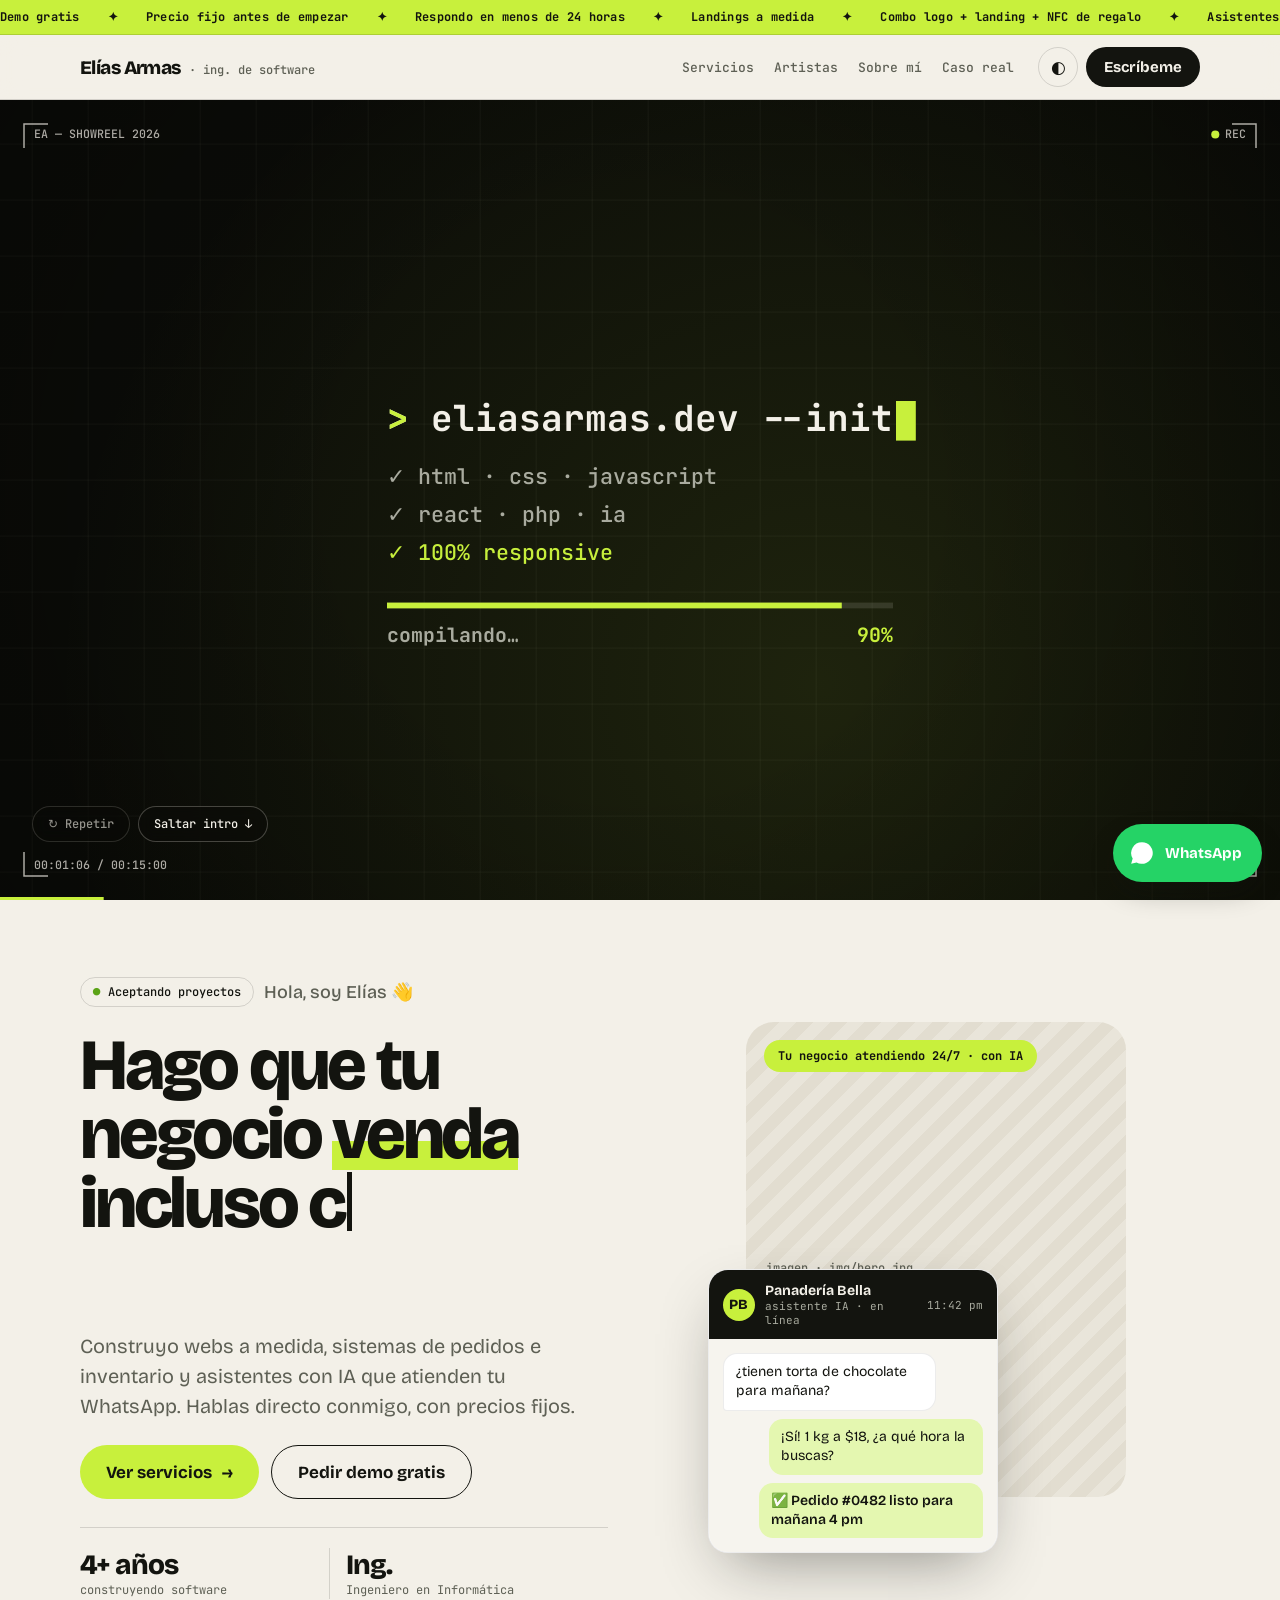
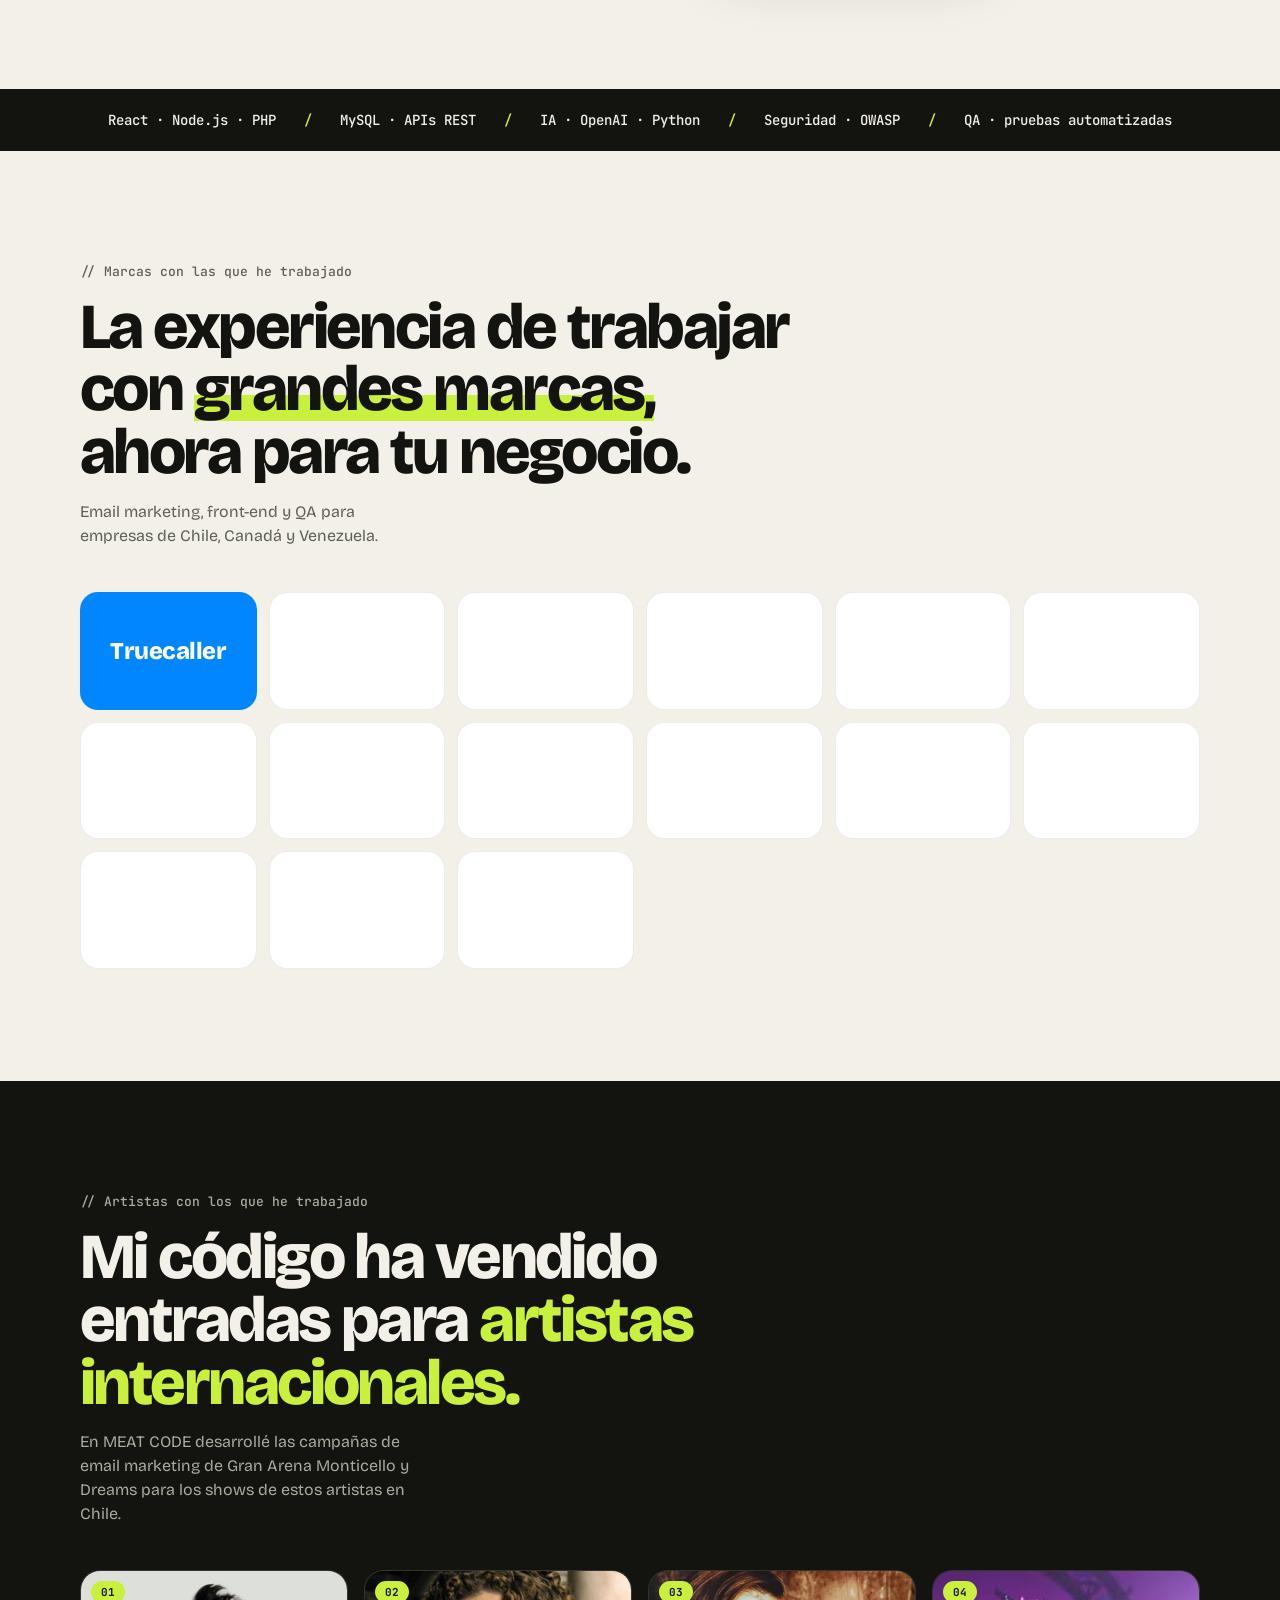
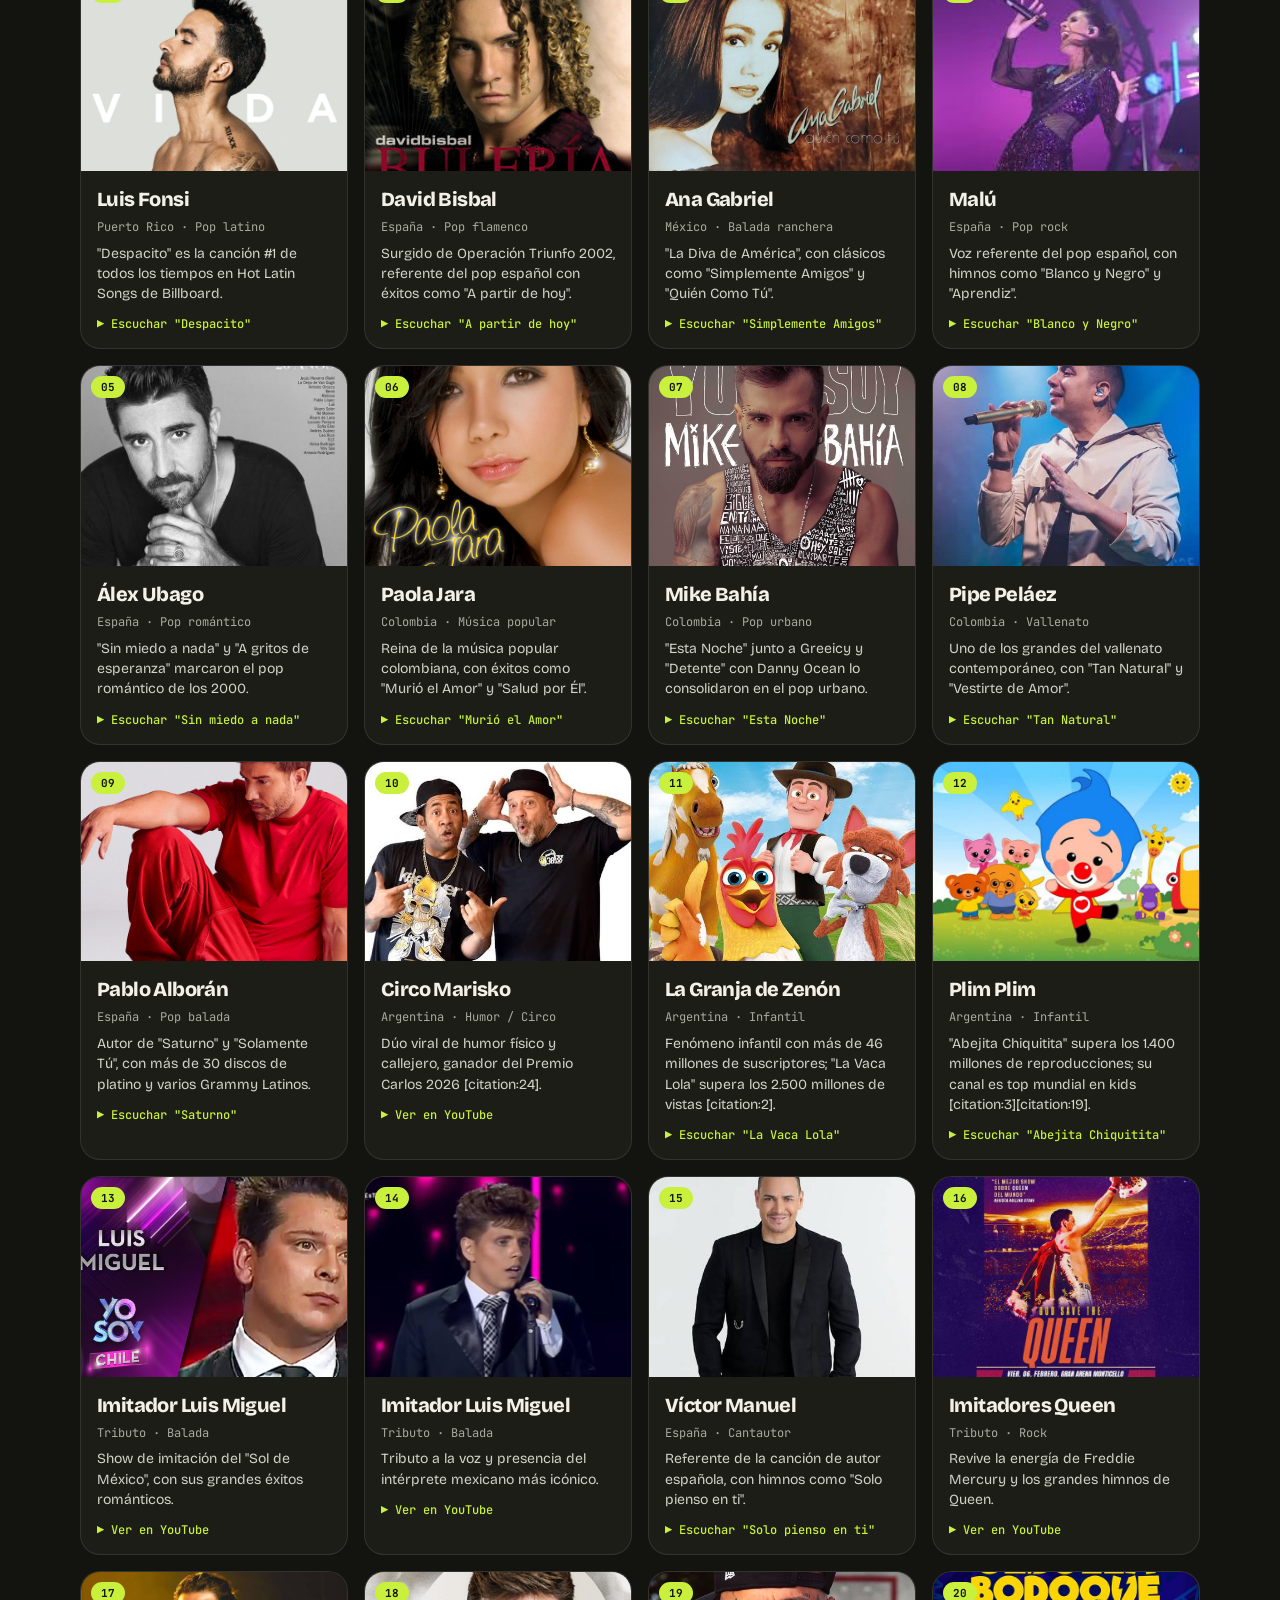
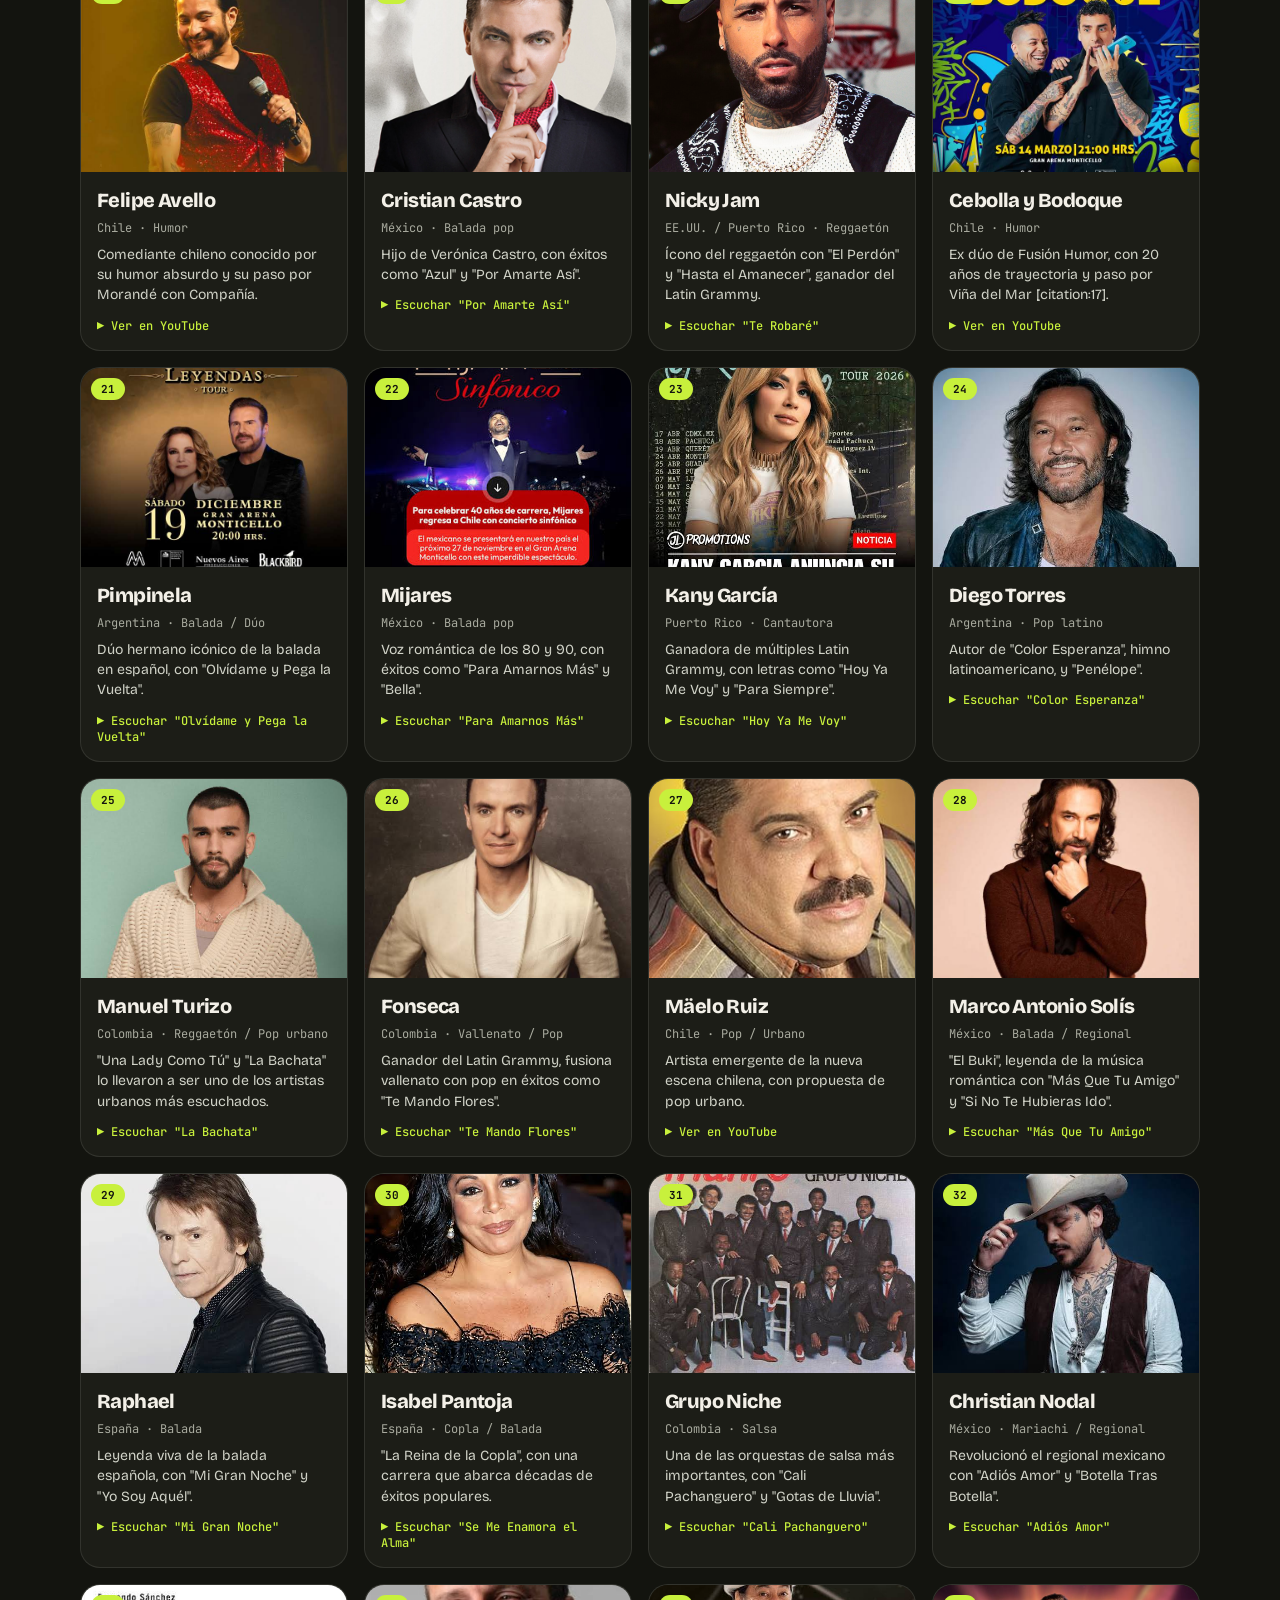
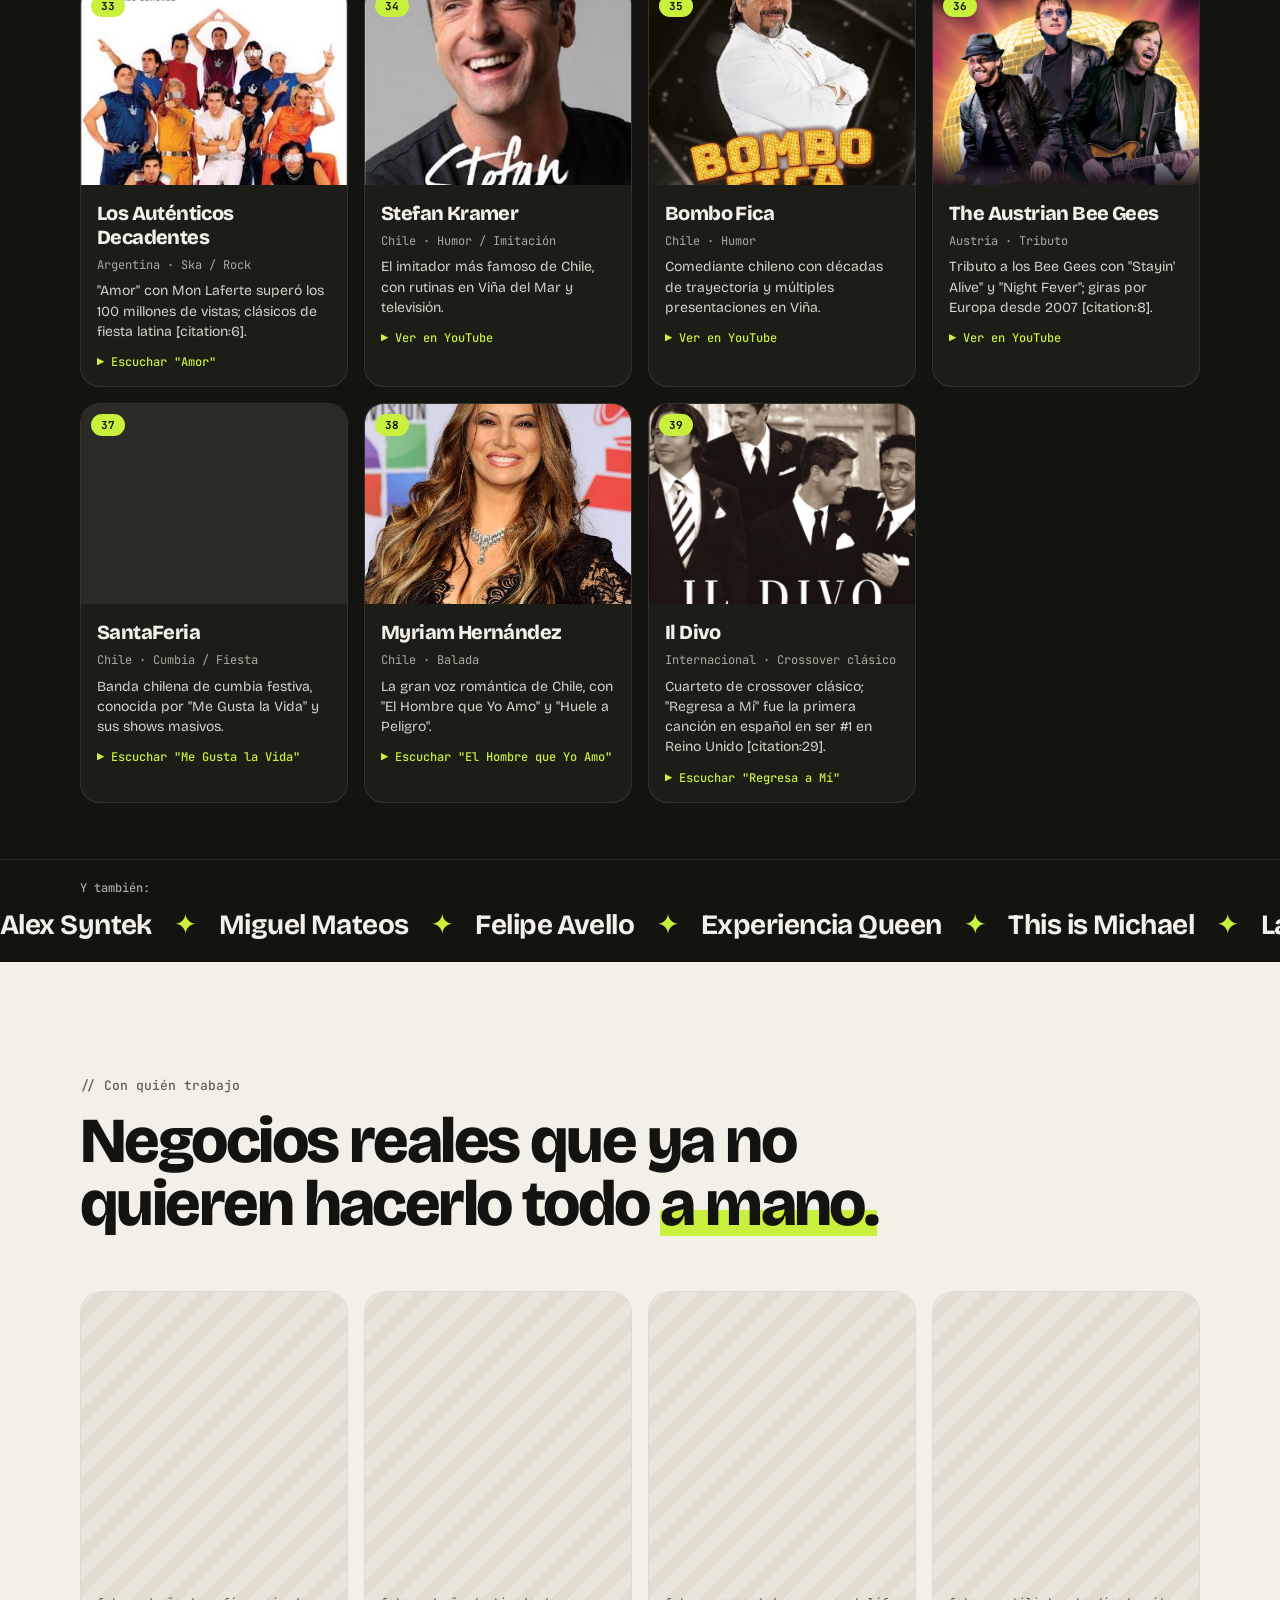
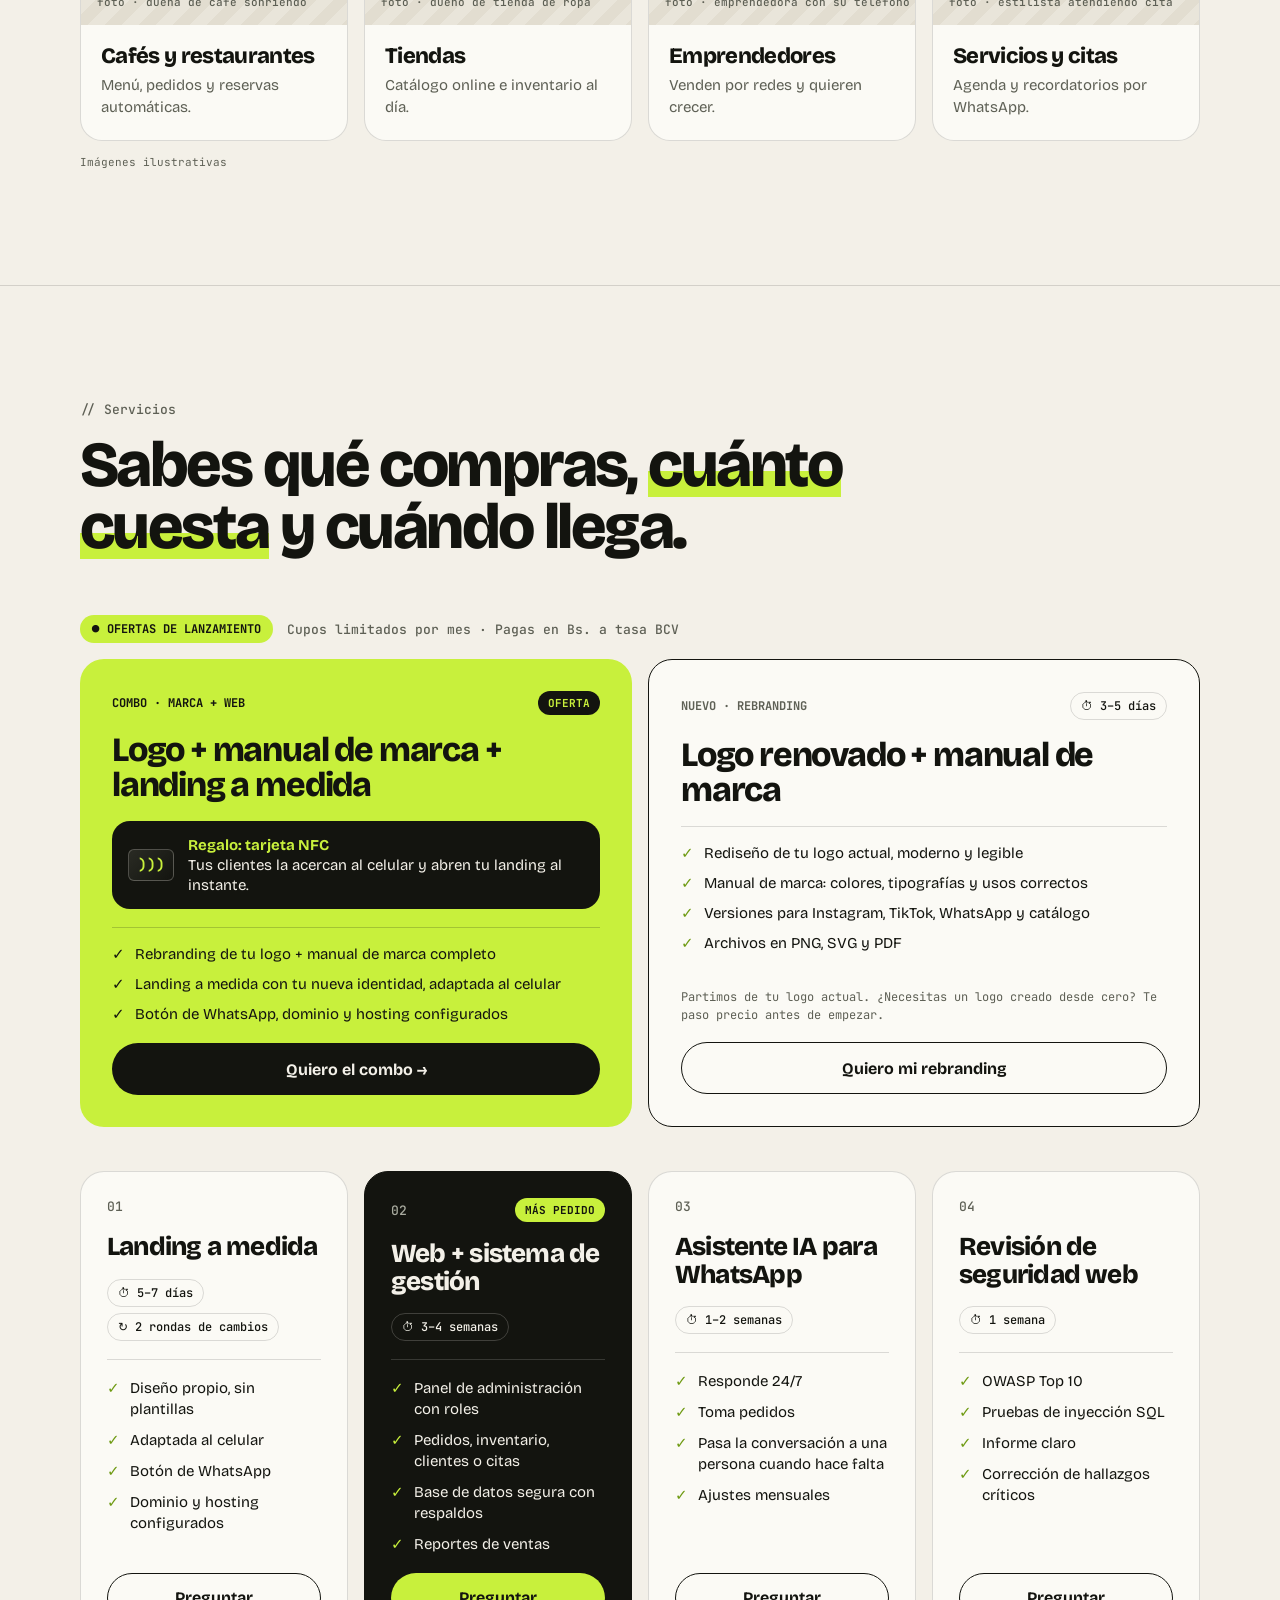
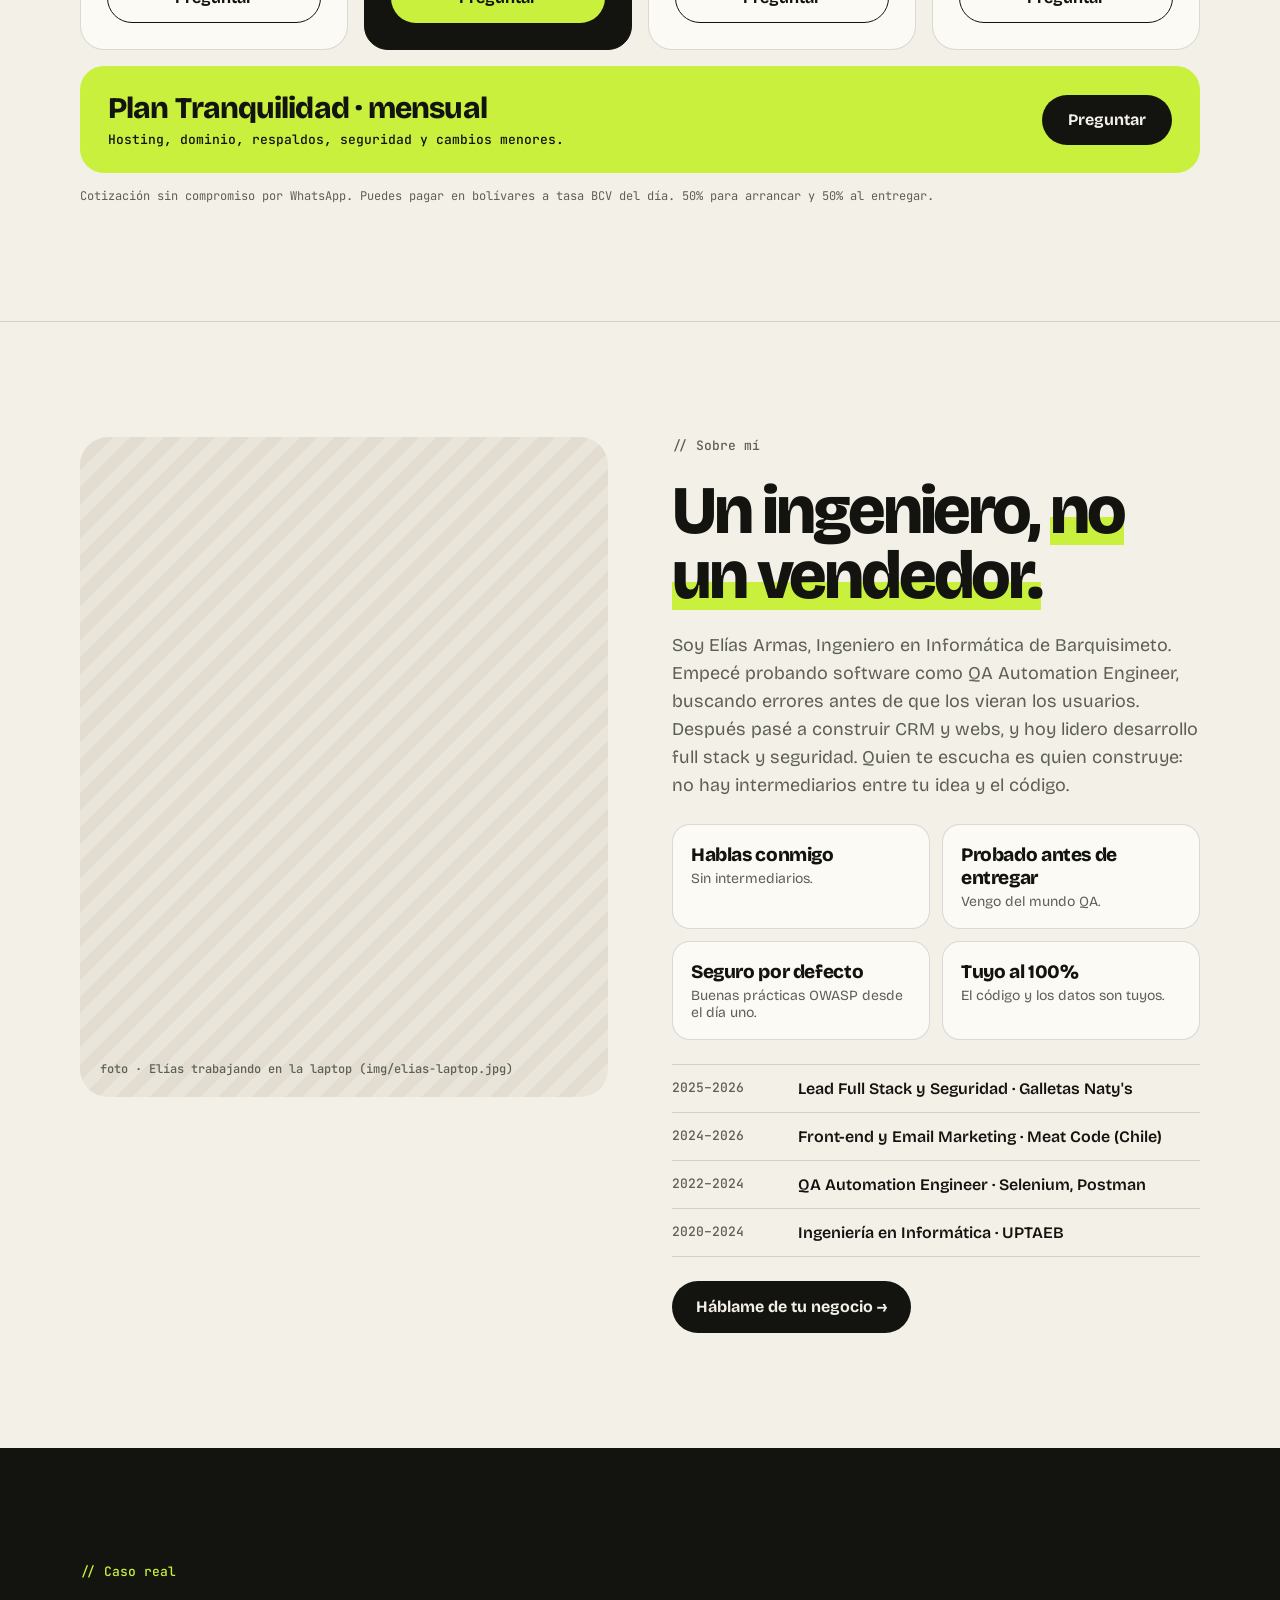
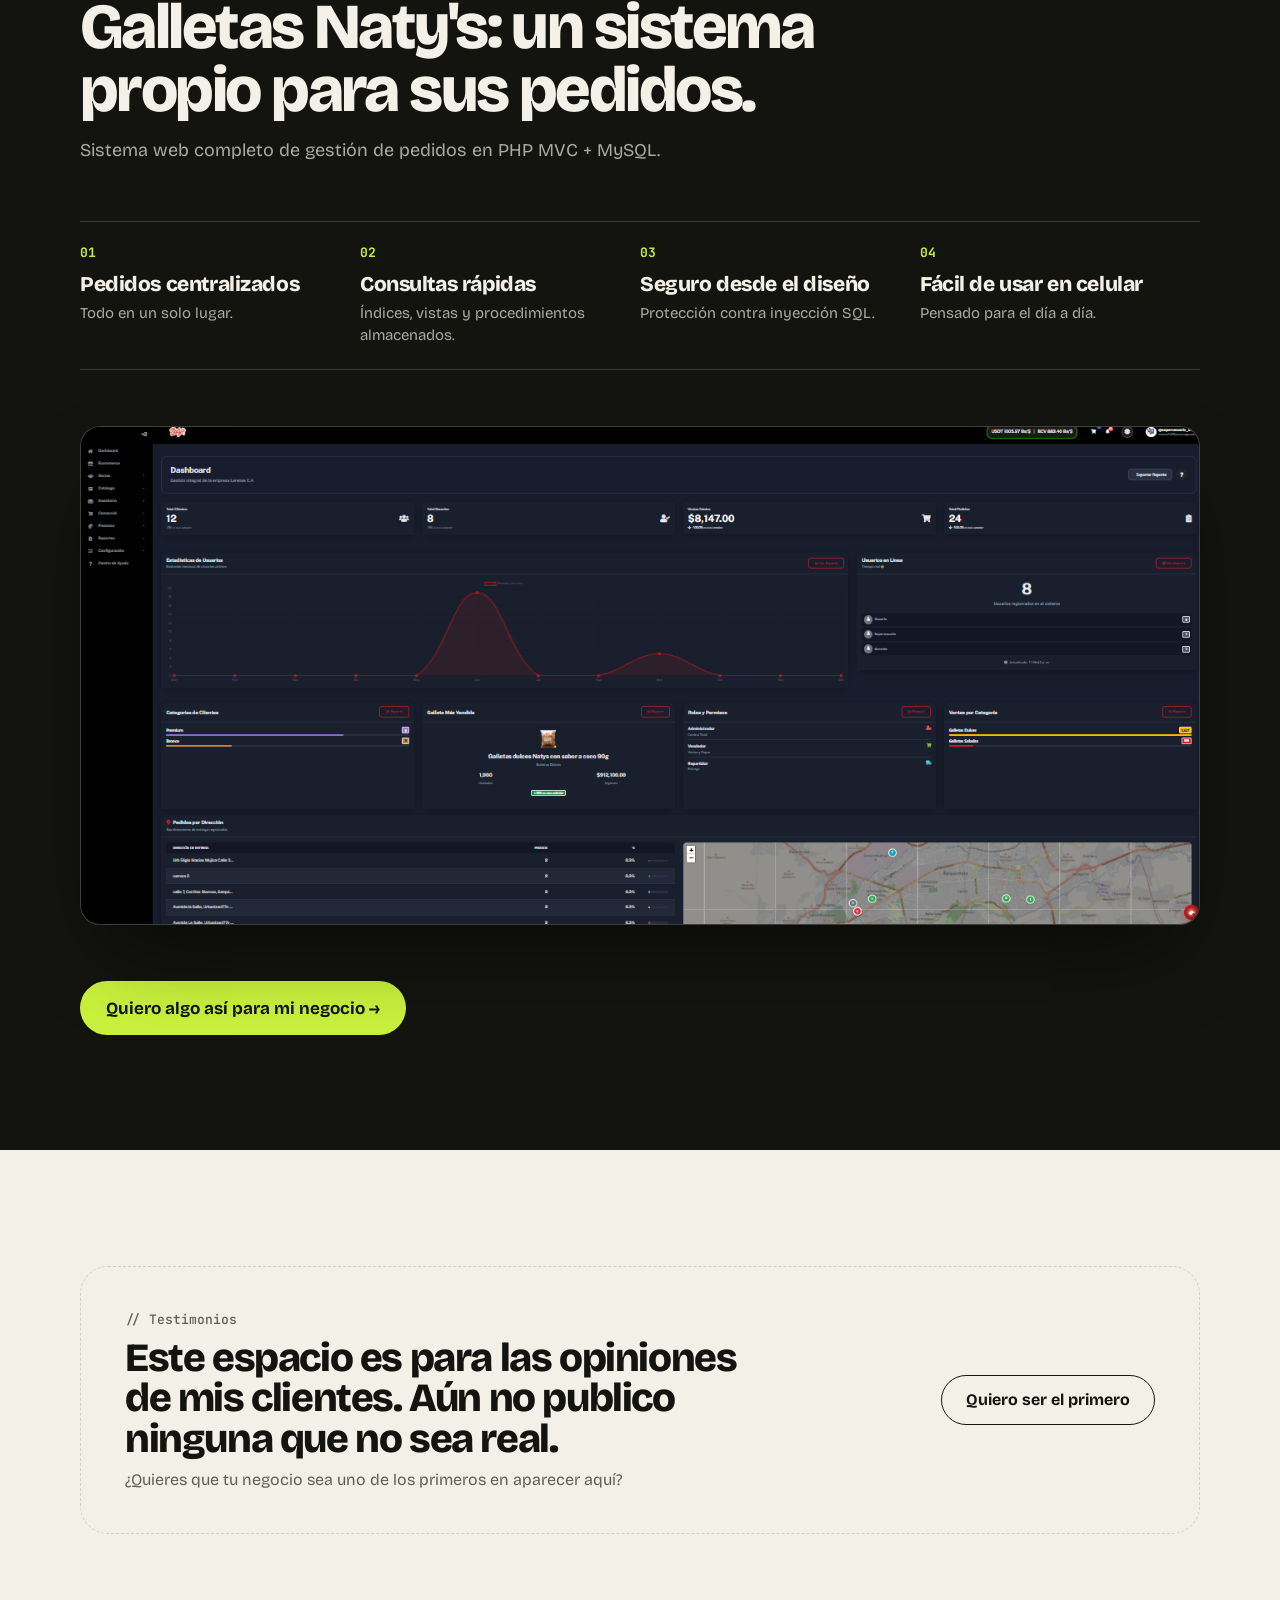
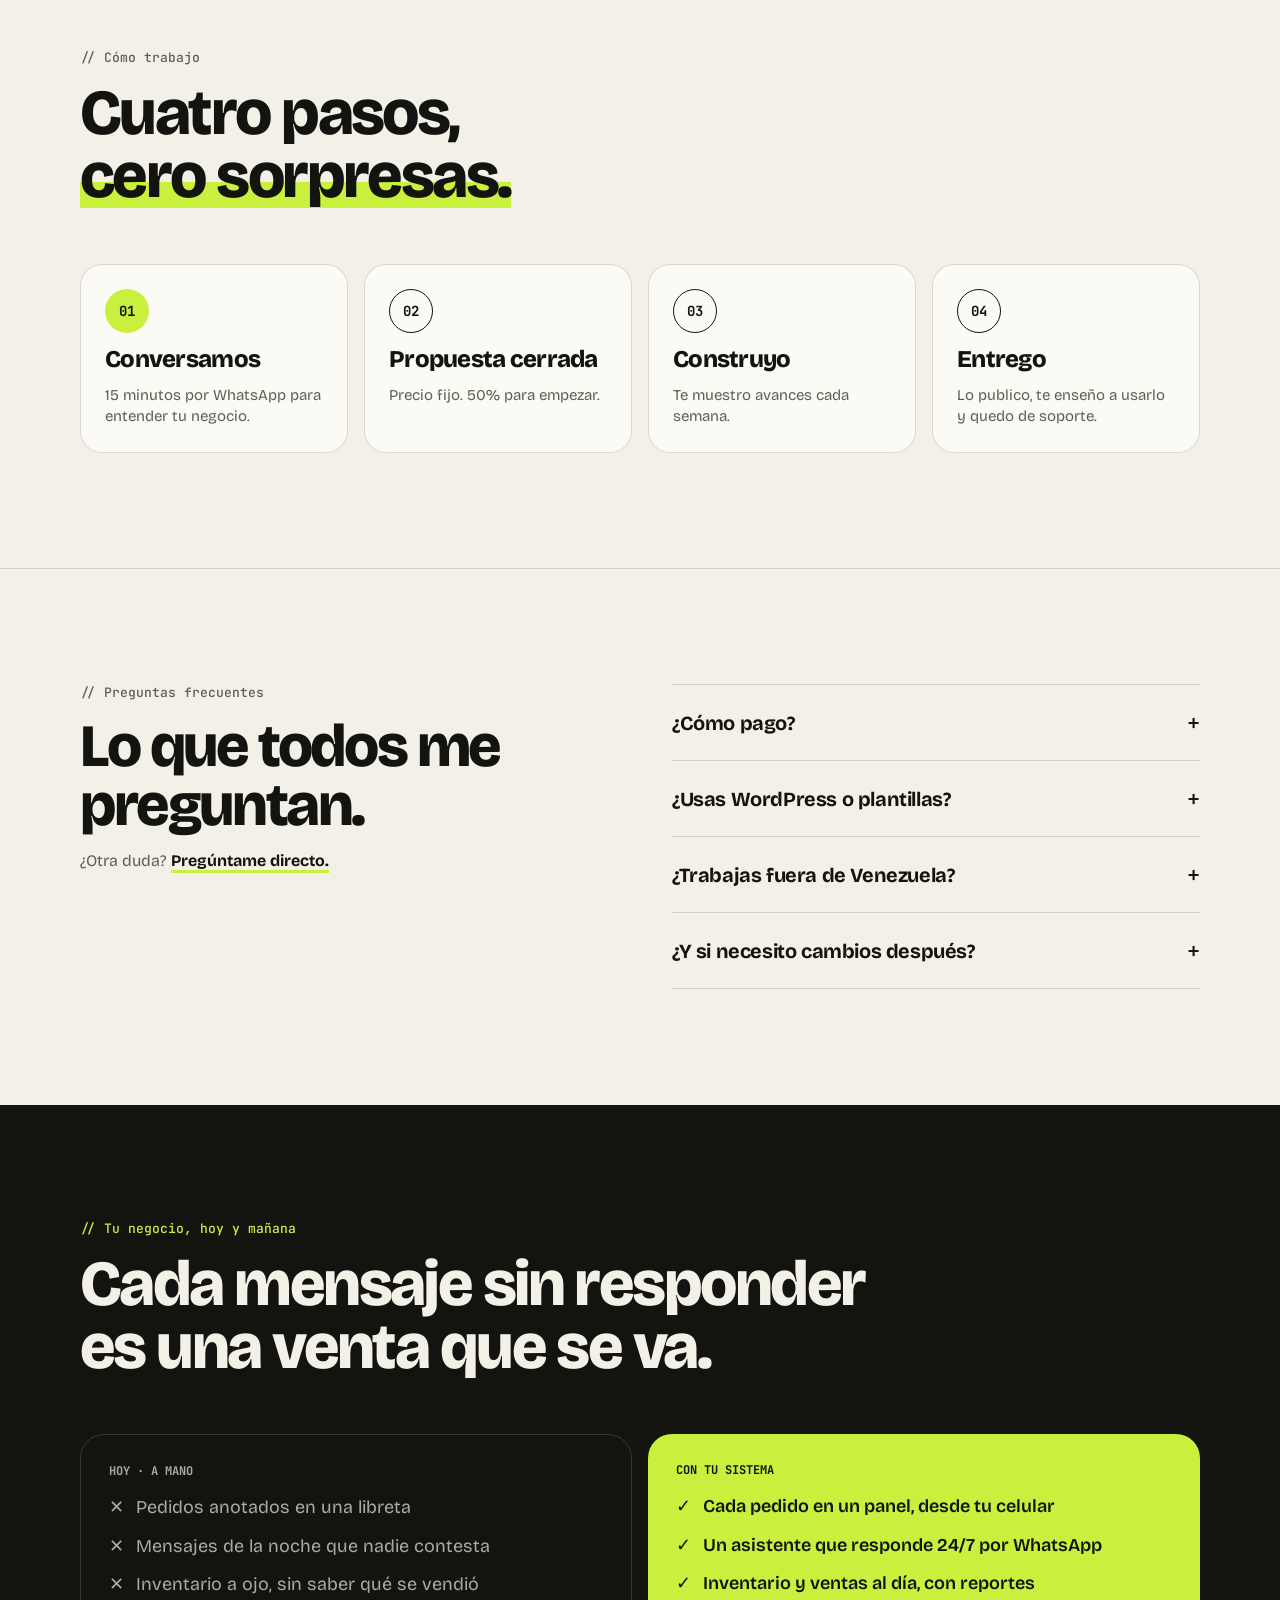
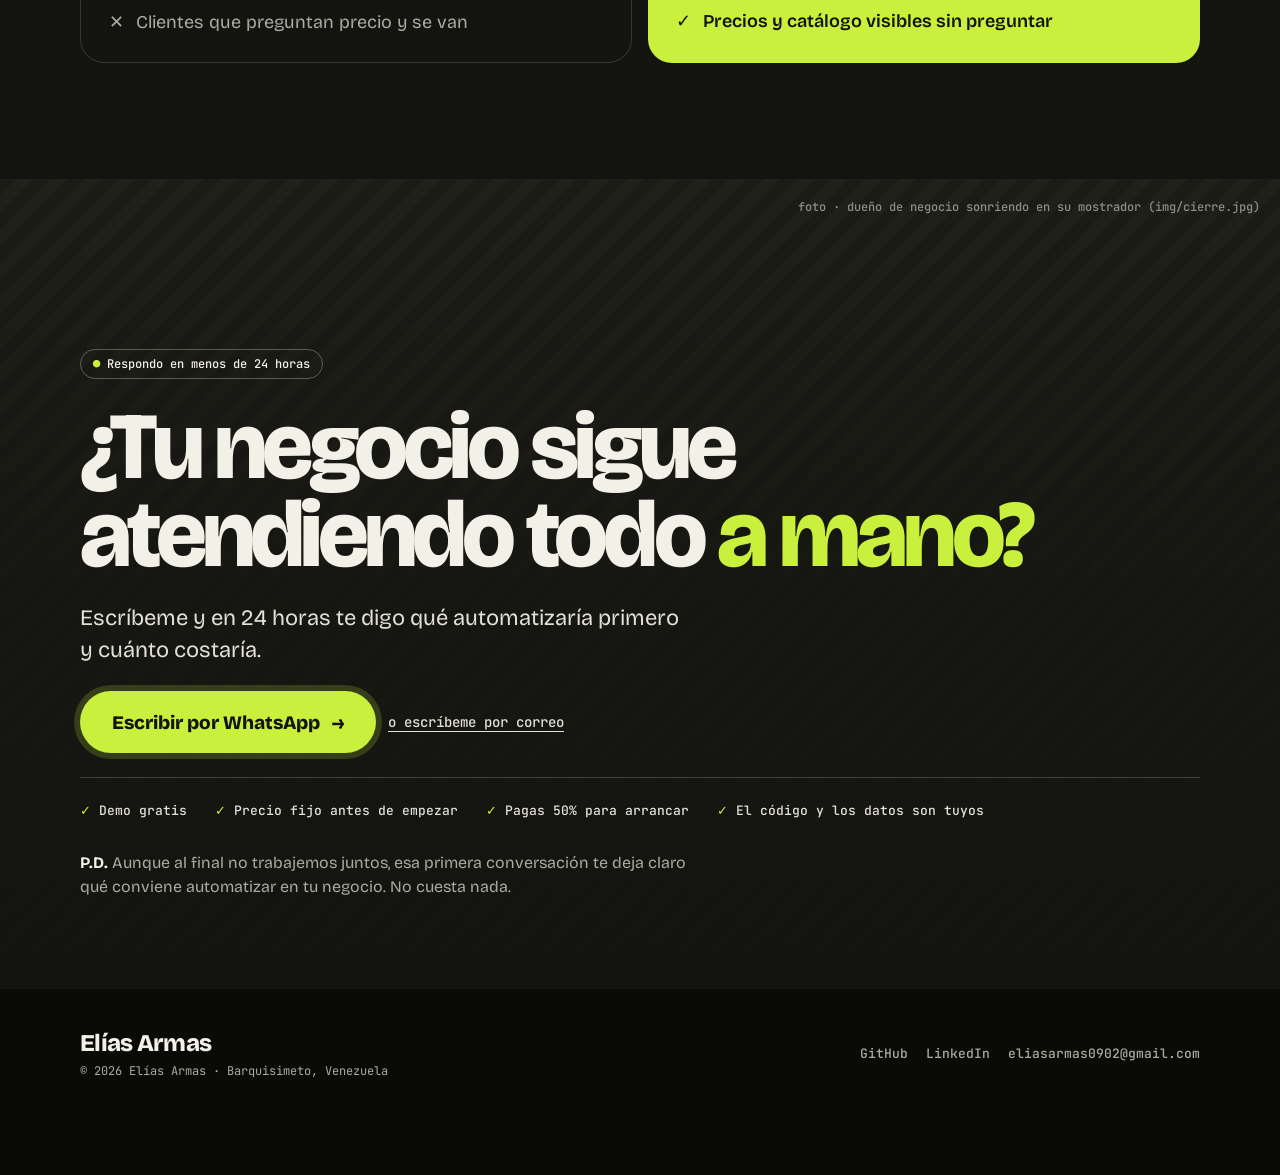
==== commit 721a6eba: "Google Analitycs Integrado desde el index" ====
--- a/index.html
+++ b/index.html
@@ -975,5 +975,11 @@
 </a>
 <script src="main.js"></script>
 <script src="intro.js"></script>
+<script async src="https://www.googletagmanager.com/gtm.js?id=GTM-WGRH2TV7"></script>
+<script>
+  window.dataLayer = window.dataLayer || [];
+  function gtag(){dataLayer.push(arguments);}
+  gtag('js', new Date());
+</script>
 </body>
 </html>
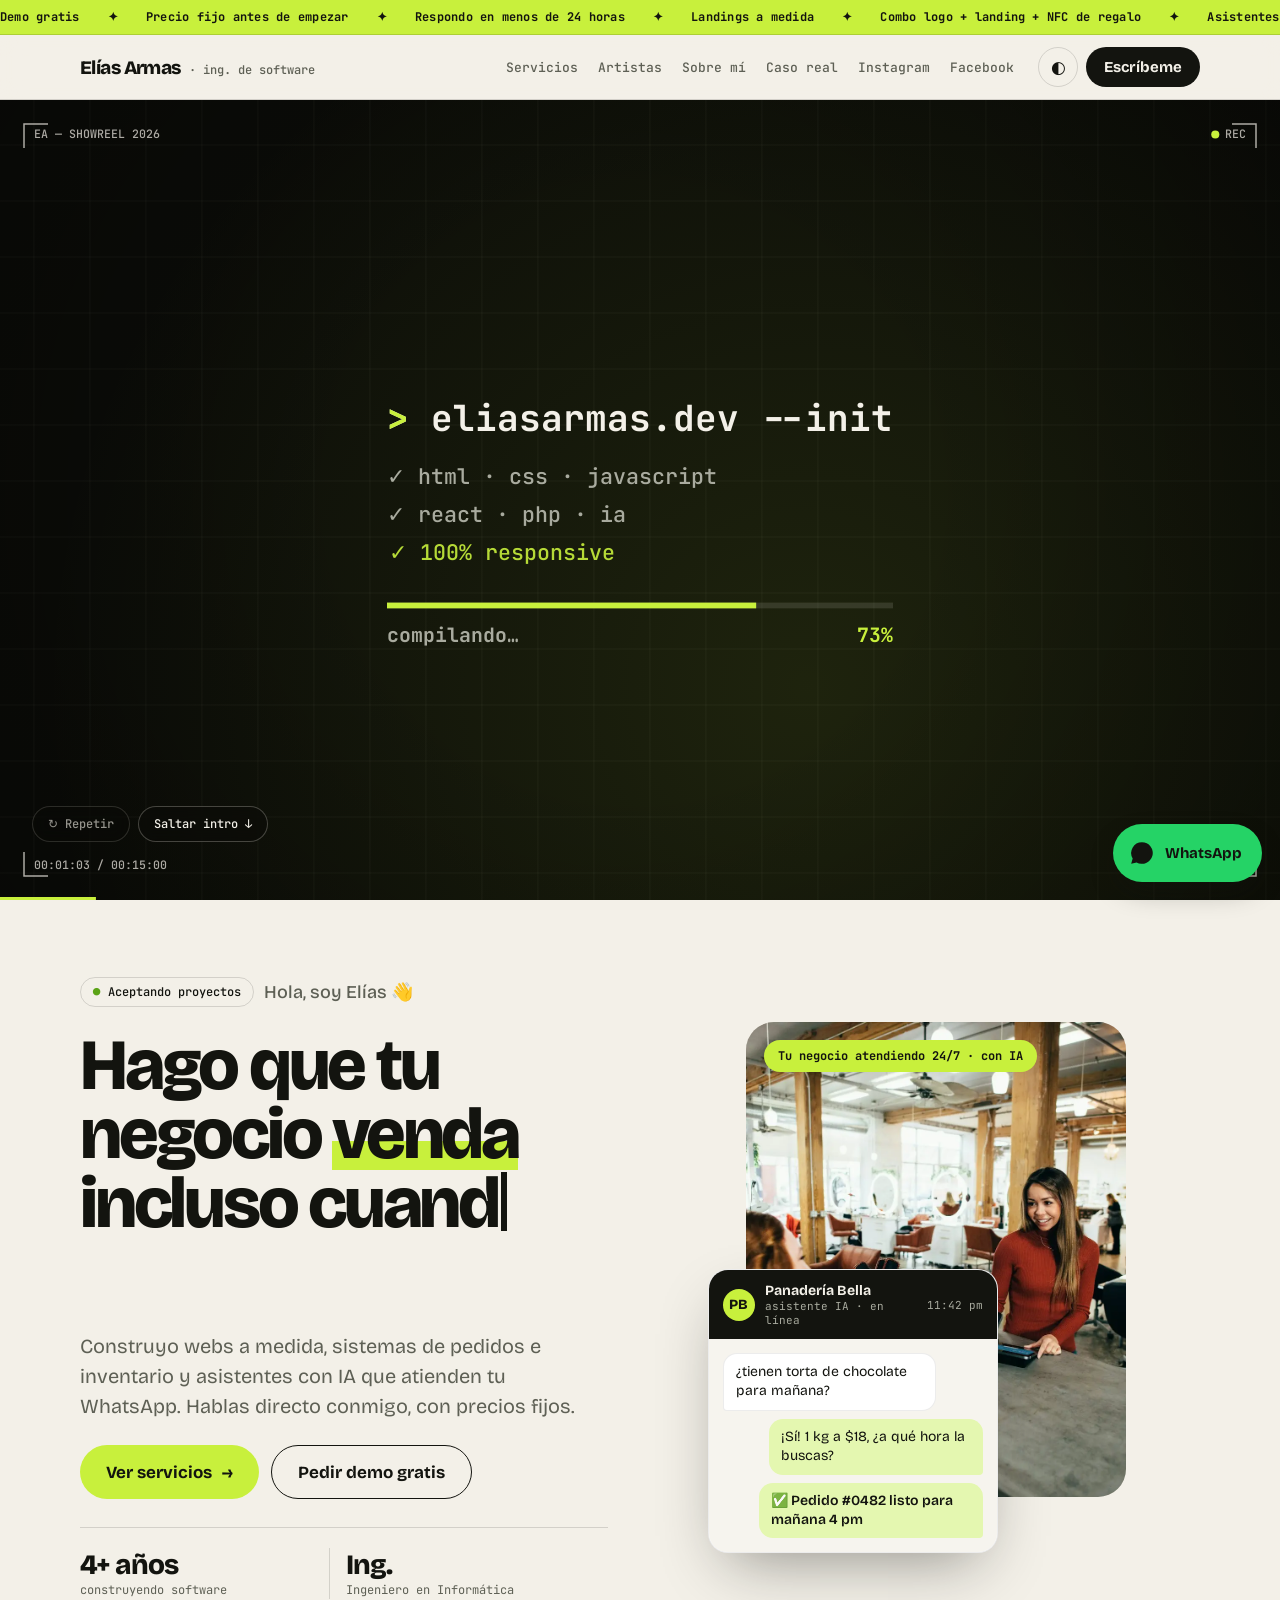
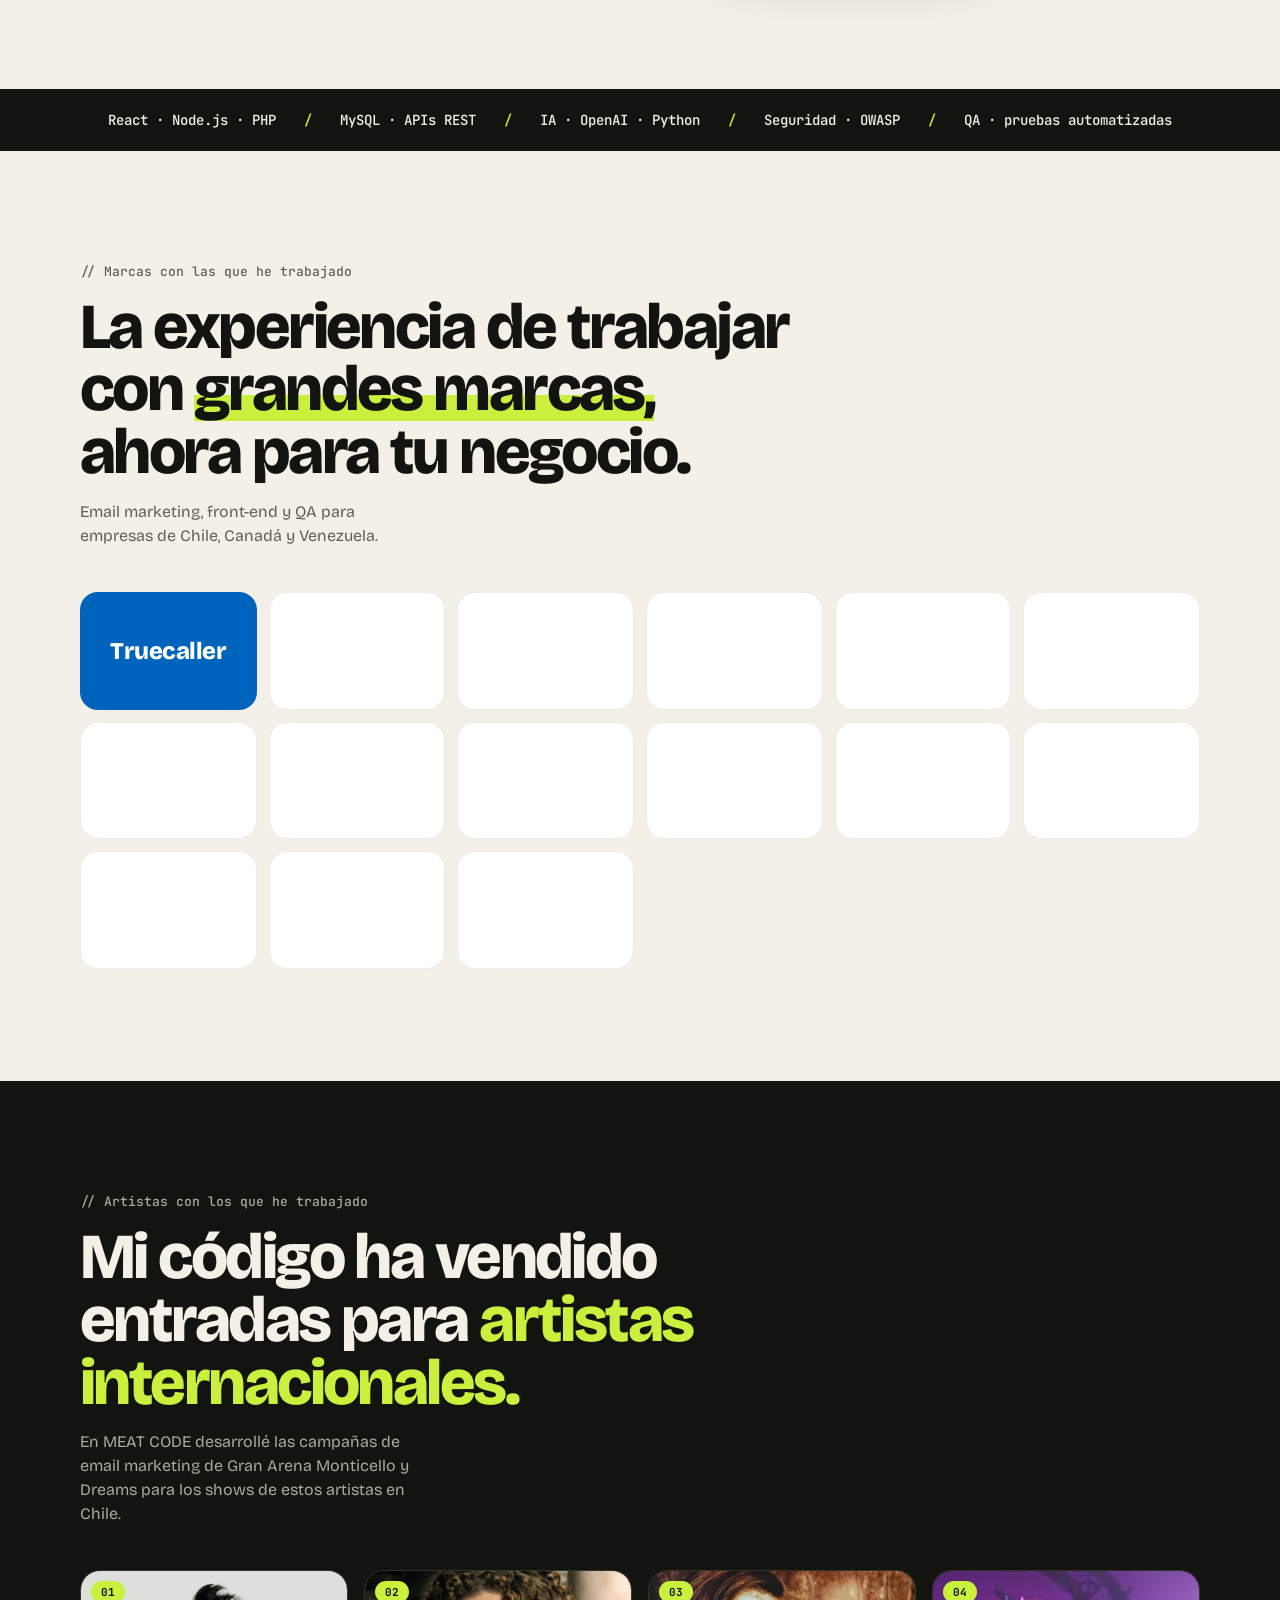
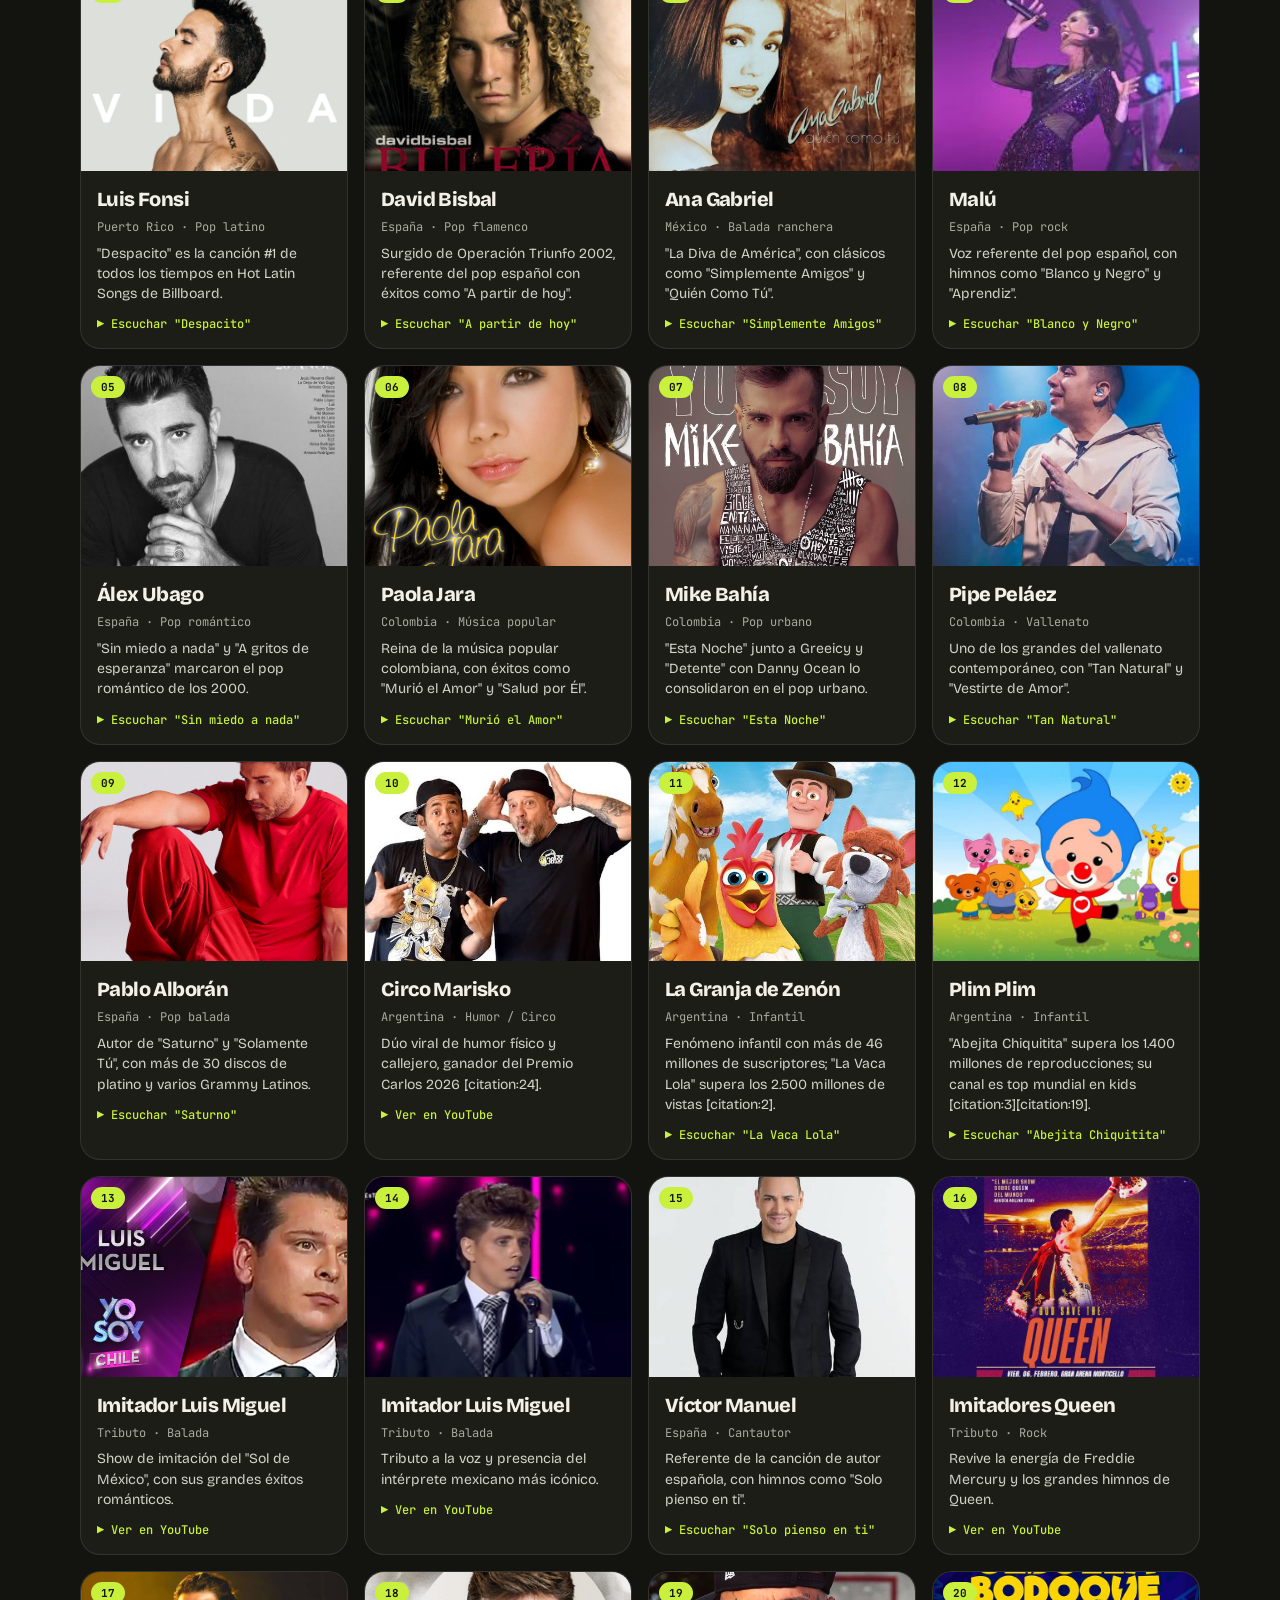
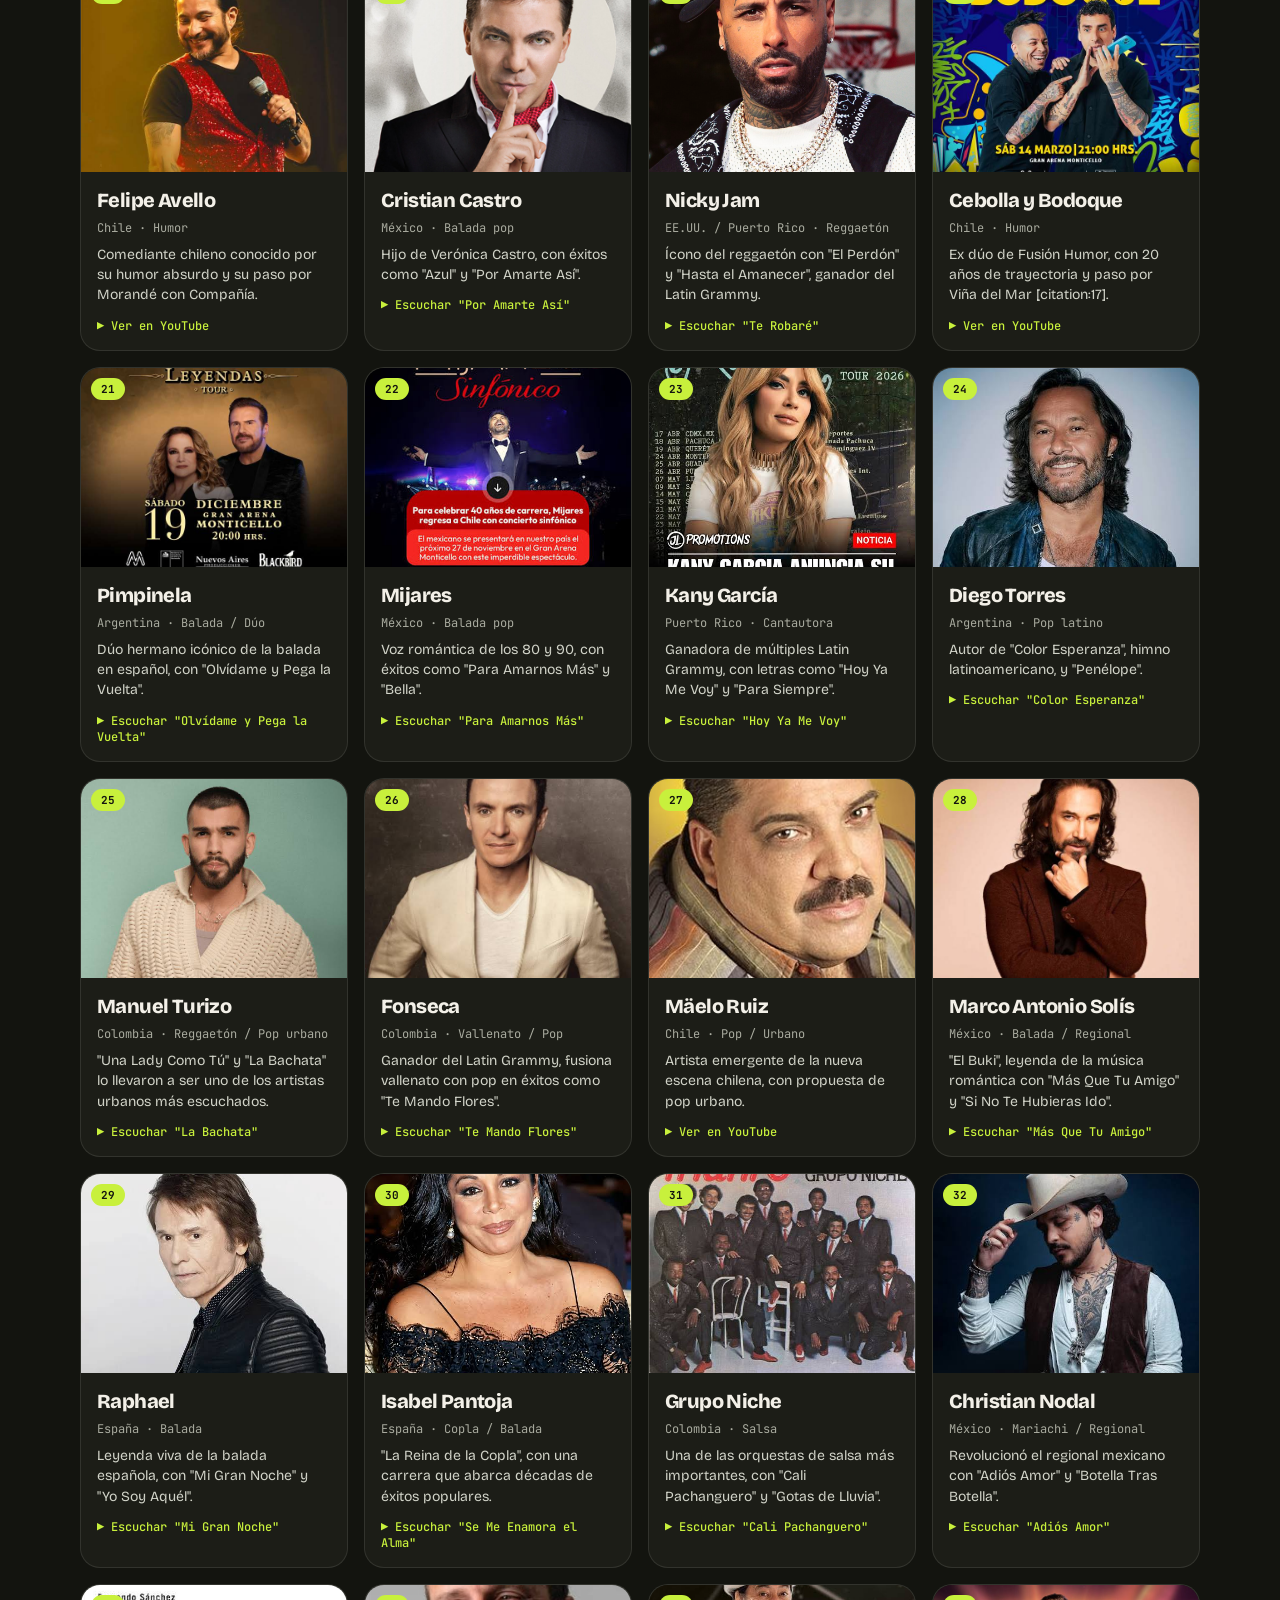
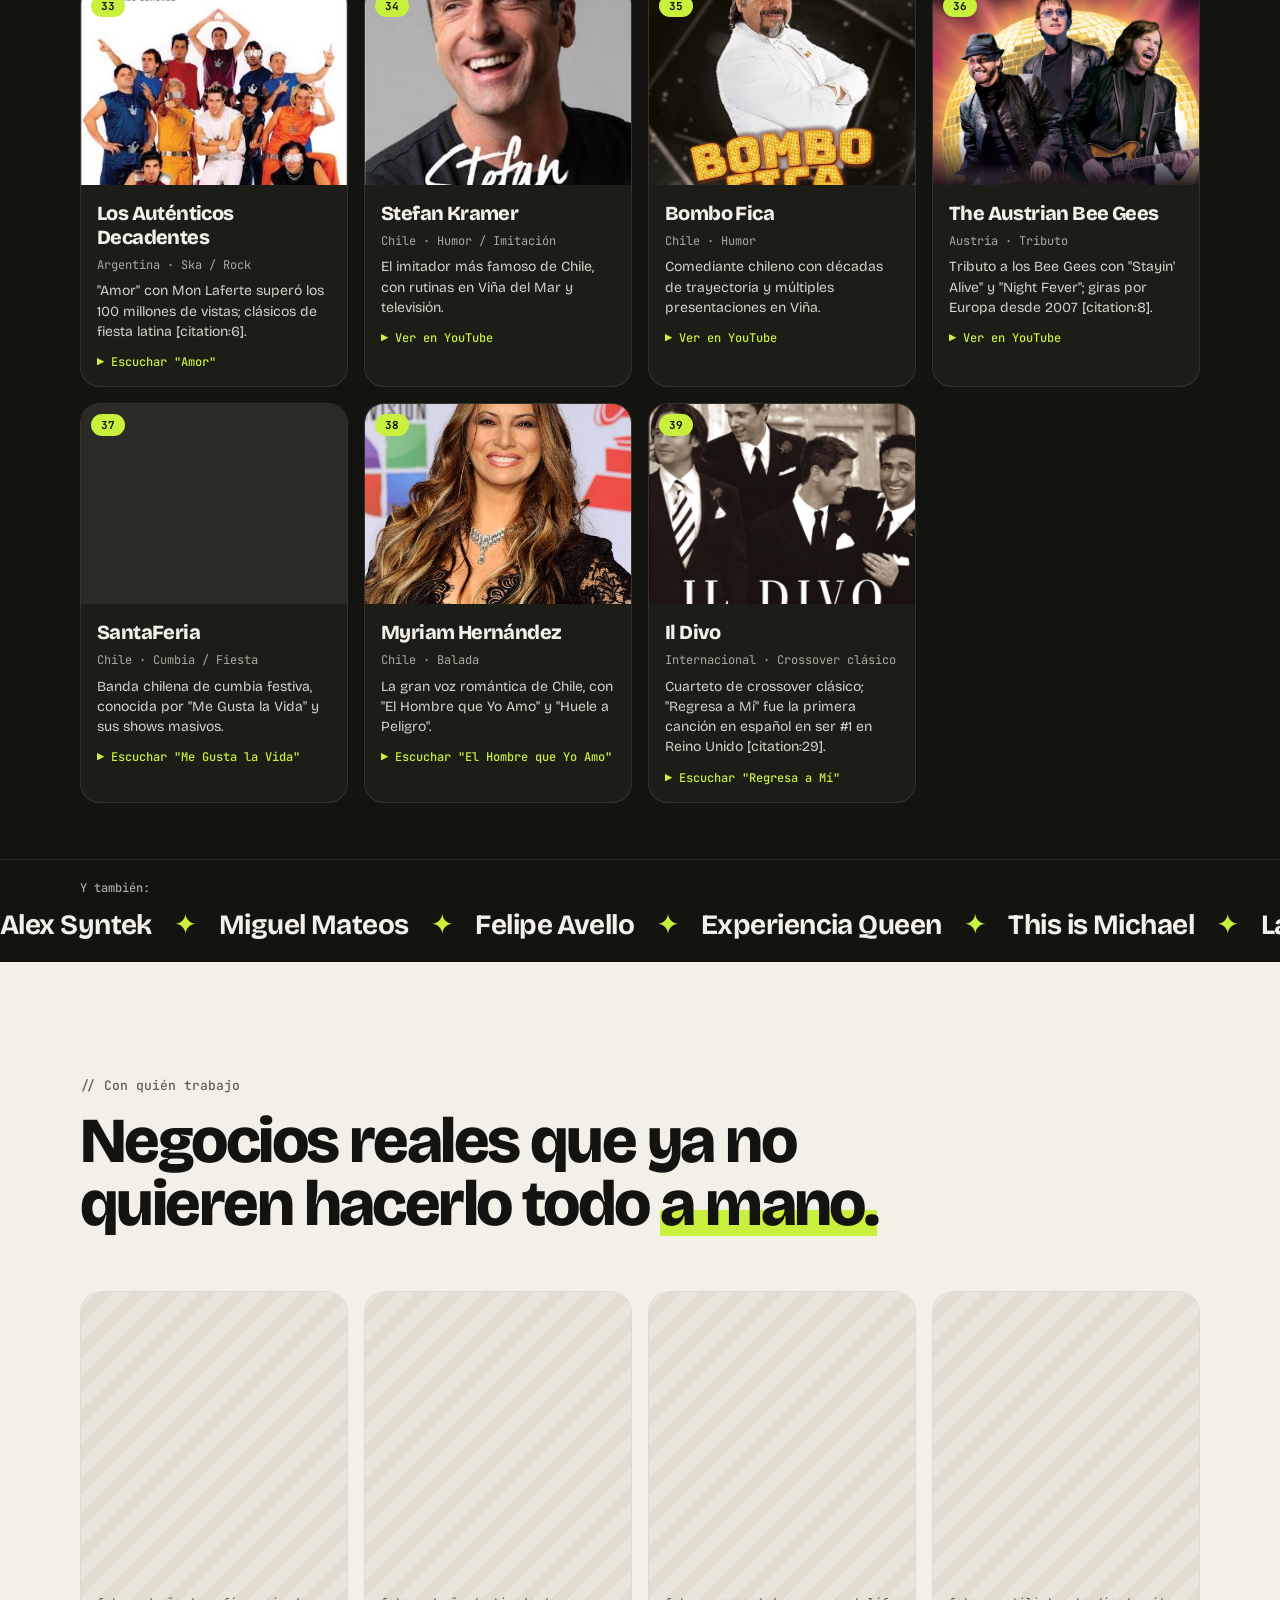
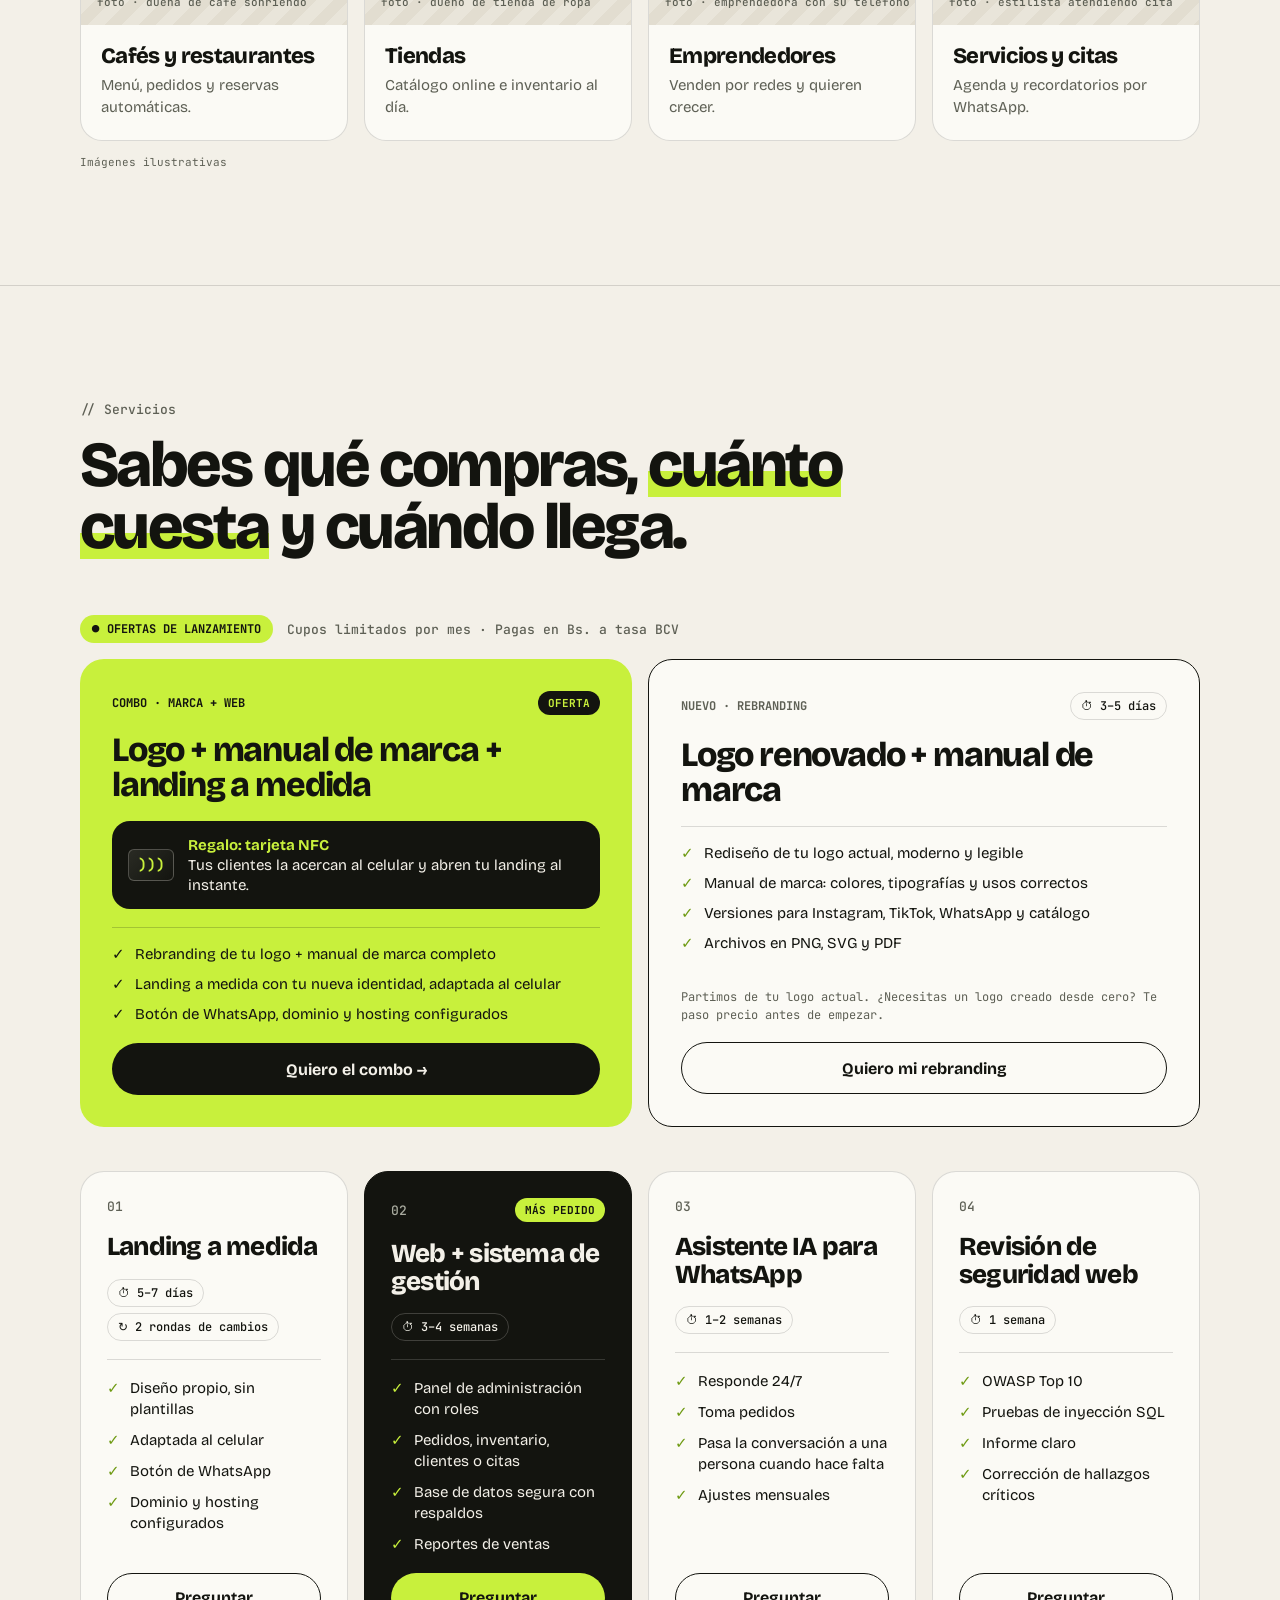
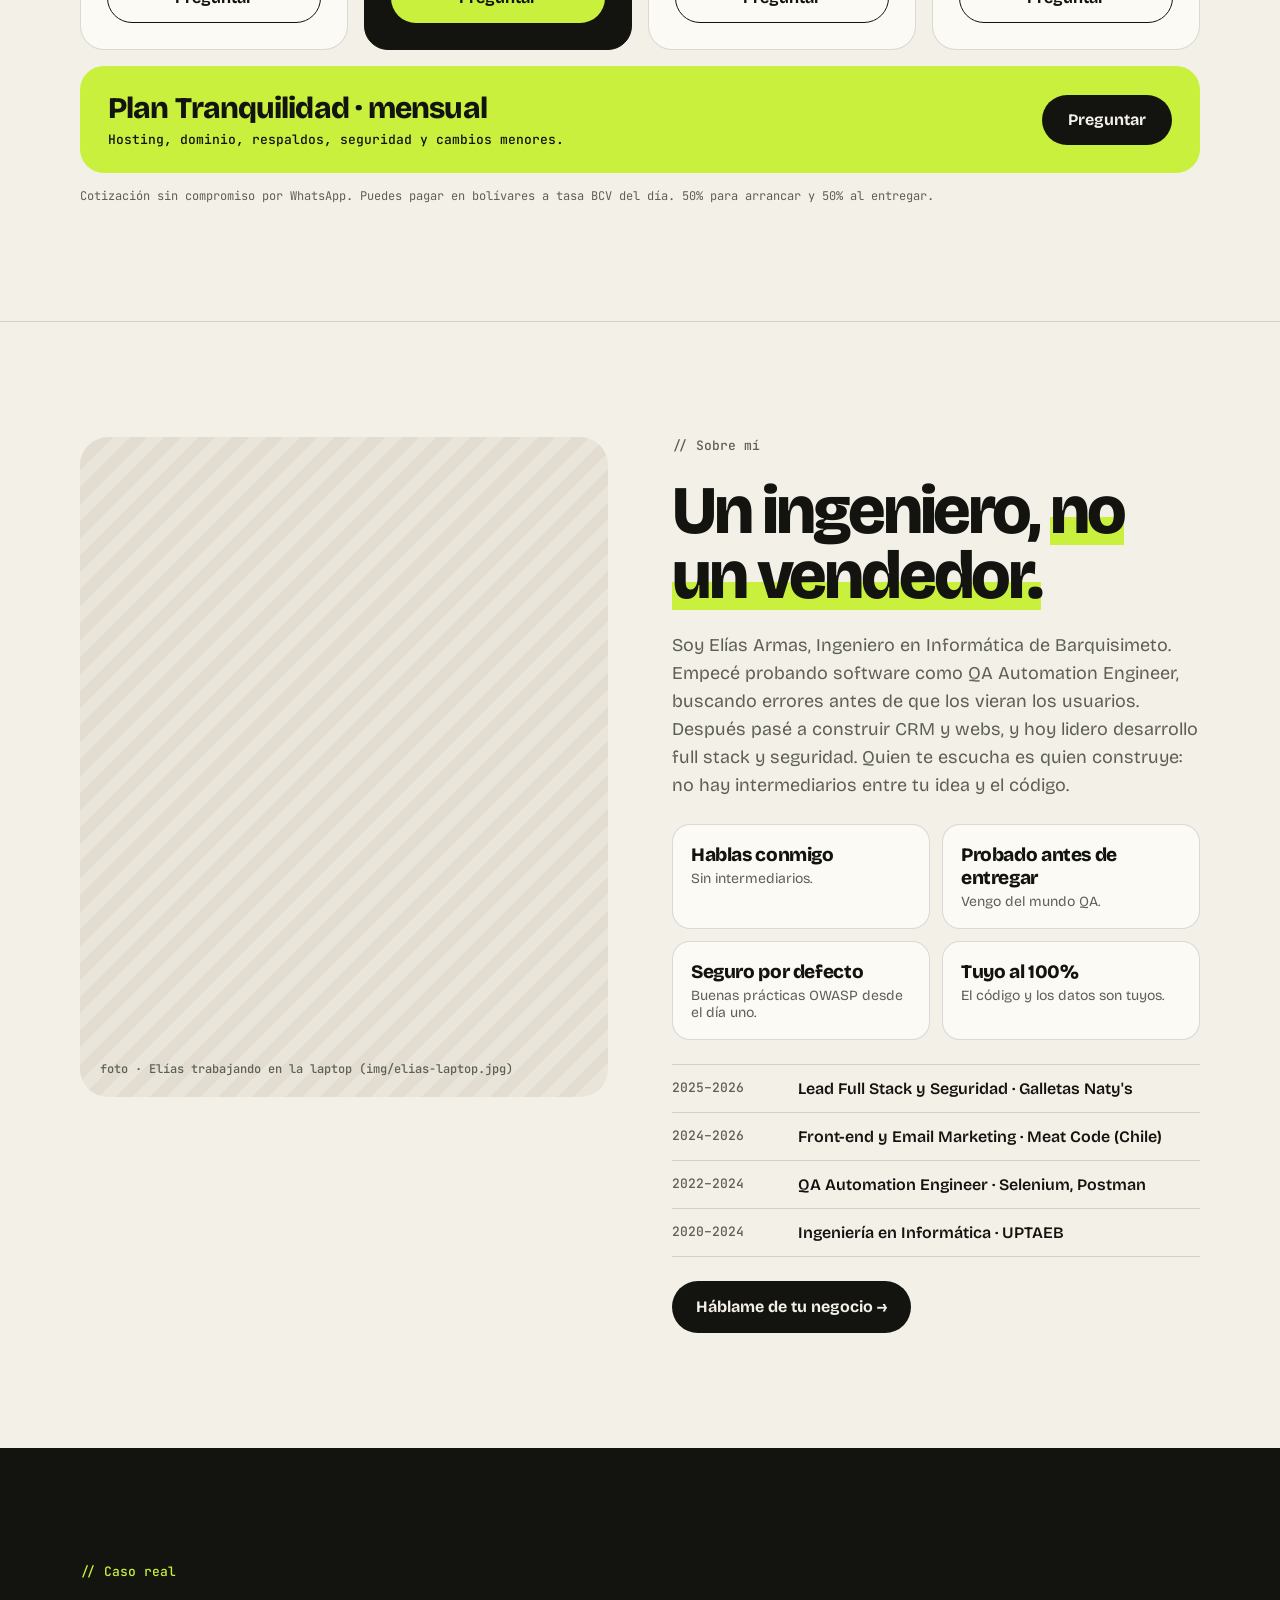
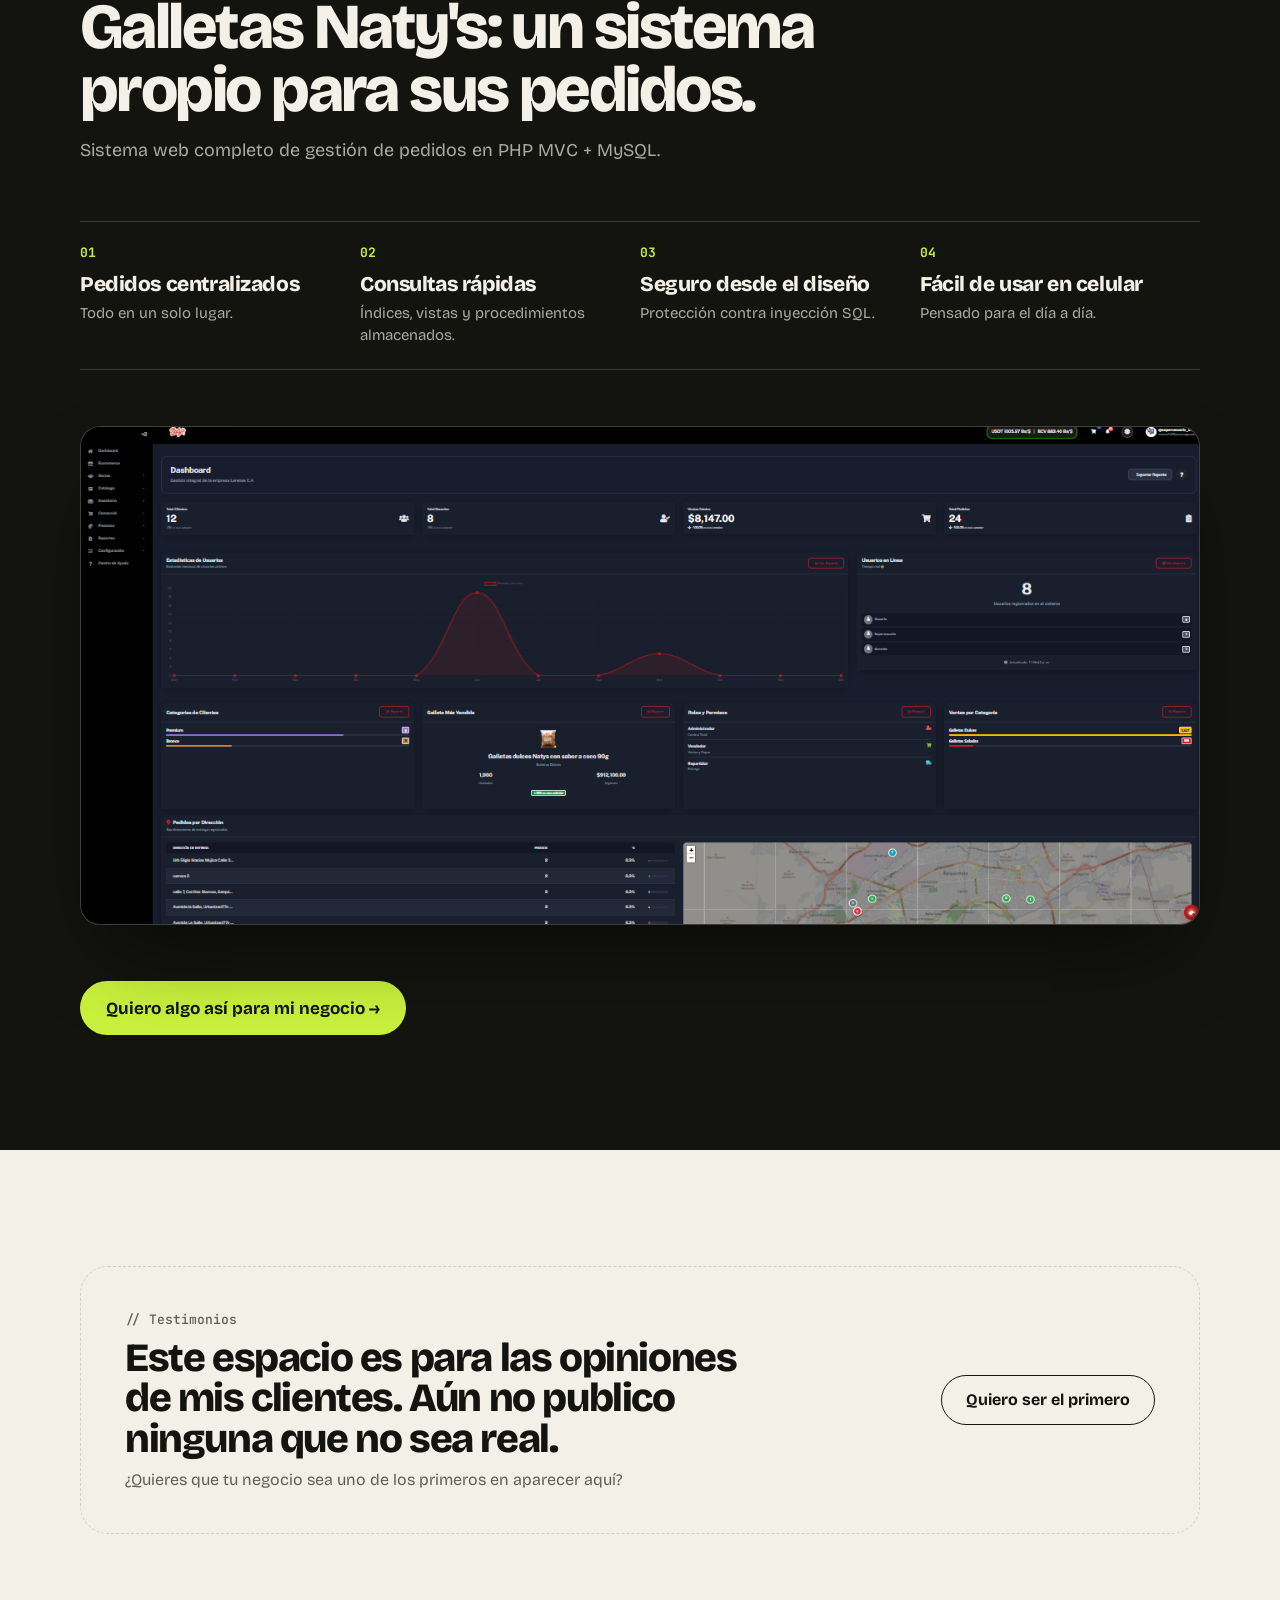
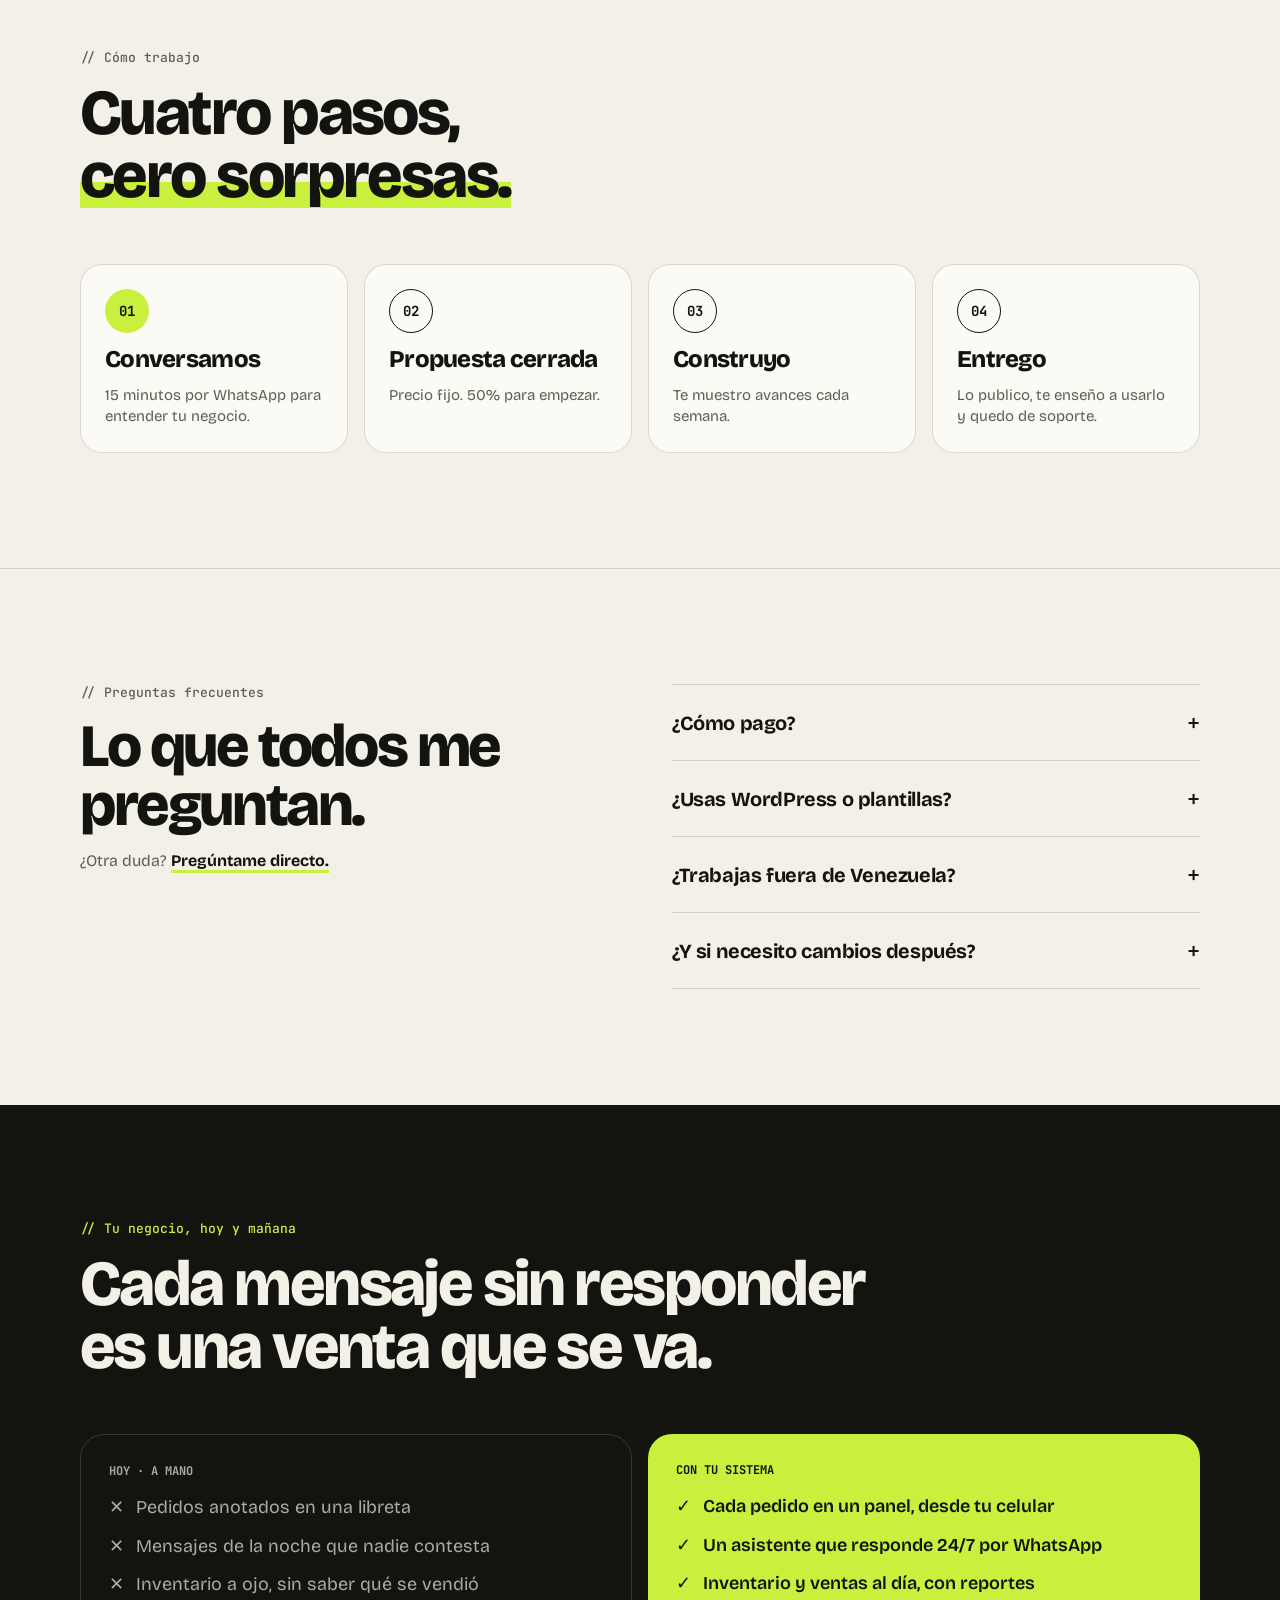
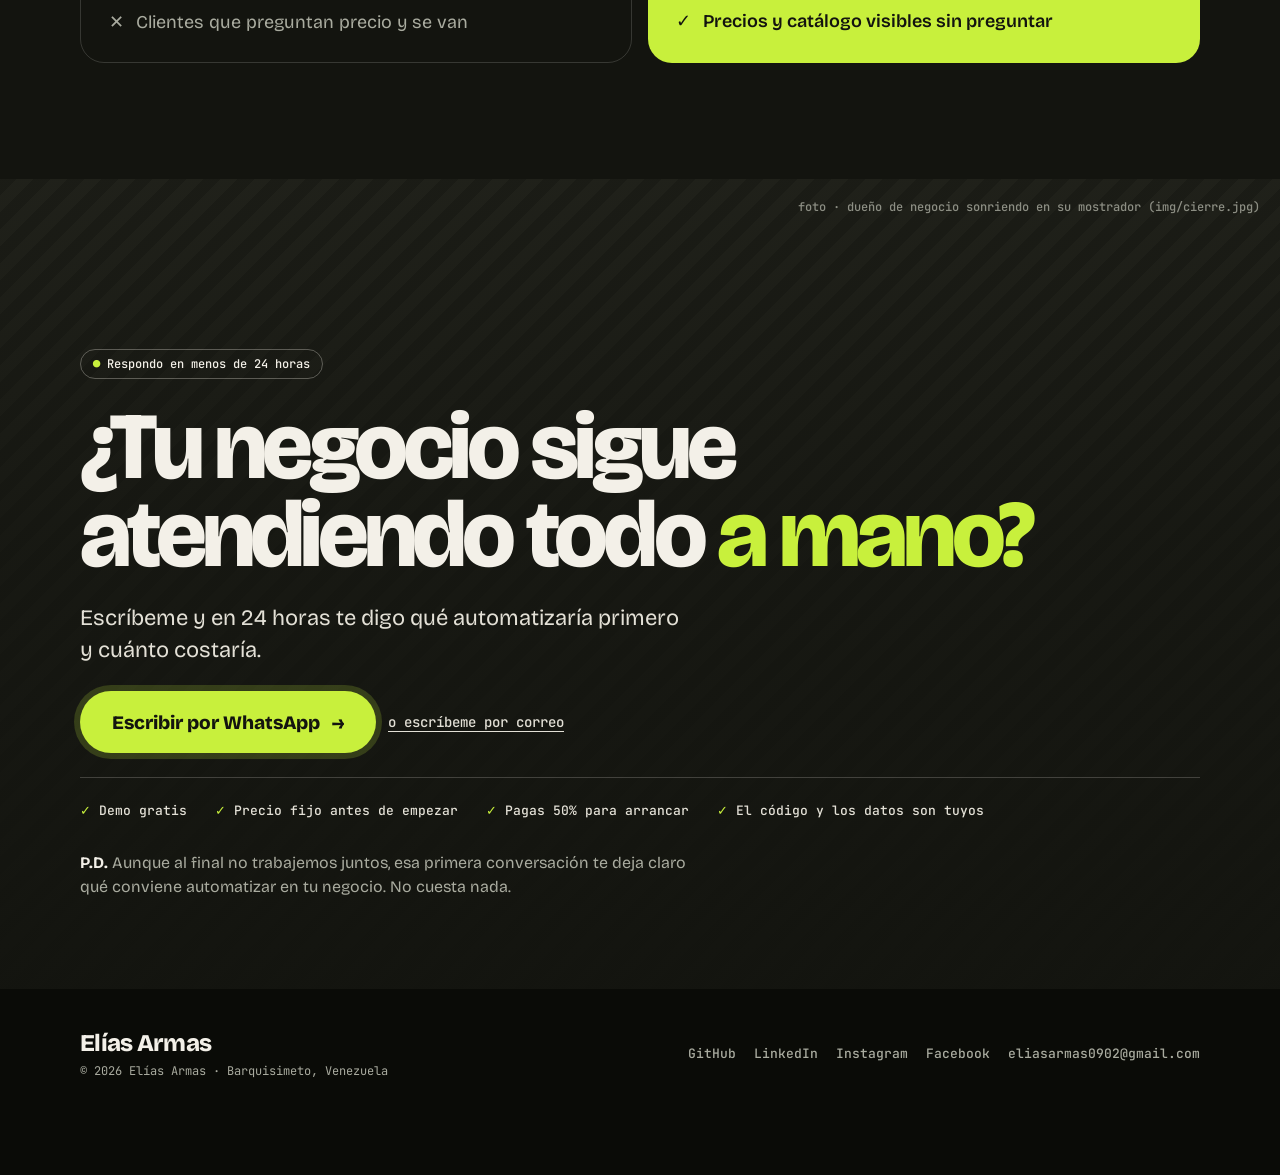
==== commit 1e9e5c82: "SEO, a11y y performance" ====
--- a/index.html
+++ b/index.html
@@ -6,6 +6,54 @@
 <title>Elías Armas · Ingeniero de software freelance</title>
 <link rel="icon" href="favicon.svg" type="image/svg+xml">
 <meta name="description" content="Webs a medida, sistemas de pedidos e inventario y asistentes con IA para WhatsApp. Precios fijos y trato directo con el ingeniero.">
+<link rel="canonical" href="https://elias0902.github.io/">
+<meta name="robots" content="index, follow, max-image-preview:large, max-snippet:-1">
+
+<!-- Google Search Console: pega aquí la metaetiqueta que te entrega "Verificar propiedad → HTML" (no hace falta subir ningún archivo). -->
+<!-- <meta name="google-site-verification" content="AQUI_TU_CODIGO_DE_VERIFICACION"> -->
+
+<!-- Google Analytics 4: este sitio ya carga GA4 (G-W7C3LJLS1P) dentro del contenedor GTM-WGRH2TV7 al final del body.
+     Si prefieres usar gtag.js directo, elimina primero el script de GTM para NO duplicar pageviews, y pega aquí el snippet:
+     <script async src="https://www.googletagmanager.com/gtag/js?id=G-XXXXXXXXXX"></script>
+     <script>window.dataLayer=window.dataLayer||[];function gtag(){dataLayer.push(arguments);}gtag('js',new Date());gtag('config','G-XXXXXXXXXX');</script> -->
+
+<script type="application/ld+json">
+{
+  "@context": "https://schema.org",
+  "@type": "Person",
+  "name": "Elías Armas",
+  "url": "https://elias0902.github.io/",
+  "image": "https://elias0902.github.io/og.png",
+  "jobTitle": "Ingeniero de software freelance",
+  "description": "Desarrollo webs a medida, sistemas de pedidos e inventario y asistentes con IA para WhatsApp, con precios fijos y trato directo con el ingeniero.",
+  "email": "mailto:eliasarmas0902@gmail.com",
+  "telephone": "+34604106763",
+  "address": {
+    "@type": "PostalAddress",
+    "addressLocality": "Barquisimeto",
+    "addressCountry": "VE"
+  },
+  "sameAs": [
+    "https://github.com/Elias0902",
+    "https://www.linkedin.com/in/eliperezdev",
+    "https://www.instagram.com/eliasarmas.dev/",
+    "https://www.facebook.com/eliasarmas.dev"
+  ],
+  "knowsAbout": [
+    "Desarrollo web",
+    "React",
+    "Node.js",
+    "PHP",
+    "MySQL",
+    "APIs REST",
+    "Inteligencia artificial",
+    "OpenAI",
+    "Python",
+    "Seguridad informática",
+    "QA"
+  ]
+}
+</script>
 <meta property="og:title" content="Elías Armas · Hago que tu negocio venda incluso cuando duermes">
 <meta property="og:description" content="Webs a medida, sistemas de gestión y asistentes IA para WhatsApp. Combo logo + landing con tarjeta NFC de regalo.">
 <meta property="og:image" content="https://elias0902.github.io/og.png">
@@ -16,7 +64,10 @@
 <script>try{var t=localStorage.getItem('ea-theme');if(t==='dark'||(!t&&matchMedia('(prefers-color-scheme: dark)').matches))document.documentElement.setAttribute('data-theme','dark')}catch(e){}</script>
 <link rel="preconnect" href="https://fonts.googleapis.com">
 <link rel="preconnect" href="https://fonts.gstatic.com" crossorigin>
-<link href="https://fonts.googleapis.com/css2?family=Bricolage+Grotesque:opsz,wght@12..96,400;12..96,500;12..96,700;12..96,800&family=JetBrains+Mono:wght@400;500;700&display=swap" rel="stylesheet">
+<link rel="preconnect" href="https://www.googletagmanager.com">
+<link rel="preload" as="style" href="https://fonts.googleapis.com/css2?family=Bricolage+Grotesque:opsz,wght@12..96,400;12..96,500;12..96,700;12..96,800&family=JetBrains+Mono:wght@400;500;700&display=swap">
+<link rel="stylesheet" href="https://fonts.googleapis.com/css2?family=Bricolage+Grotesque:opsz,wght@12..96,400;12..96,500;12..96,700;12..96,800&family=JetBrains+Mono:wght@400;500;700&display=swap" media="print" onload="this.media='all'">
+<noscript><link rel="stylesheet" href="https://fonts.googleapis.com/css2?family=Bricolage+Grotesque:opsz,wght@12..96,400;12..96,500;12..96,700;12..96,800&family=JetBrains+Mono:wght@400;500;700&display=swap"></noscript>
 <link rel="stylesheet" href="styles.css">
 </head>
 <body>
@@ -31,6 +82,8 @@
       <a href="#artistas" class="h2">Artistas</a>
       <a href="#sobre-mi" class="h2">Sobre mí</a>
       <a href="#caso" class="h3">Caso real</a>
+      <a href="https://www.instagram.com/eliasarmas.dev/" target="_blank" rel="noopener" class="h35">Instagram</a>
+      <a href="https://www.facebook.com/eliasarmas.dev" target="_blank" rel="noopener" class="h36">Facebook</a>
     </div>
     <div style="display:flex;gap:8px;align-items:center;">
       <button id="themeToggle" aria-label="Cambiar a modo oscuro" style="width:40px;height:40px;border-radius:999px;border:1px solid var(--line);background:transparent;color:var(--ink);font-size:17px;cursor:pointer;">◐</button>
@@ -69,7 +122,8 @@
   <div style="position:relative;padding-bottom:56px;width:100%;max-width:380px;justify-self:center;">
     <div style="position:relative;overflow:hidden;border-radius:28px;aspect-ratio:4/5;background:repeating-linear-gradient(135deg,var(--stA) 0 12px,var(--stB) 12px 24px);">
       <span style="position:absolute;left:20px;top:50%;font:500 12px 'JetBrains Mono',monospace;color:var(--muted);">imagen · img/hero.jpg</span>
-      <img src="img/hero.jpg" data-fallback="https://images.unsplash.com/photo-1556740758-90de374c12ad?auto=format&fit=crop&w=900&q=70" alt="Dueña de un negocio atendiendo a un cliente en su mostrador" style="position:absolute;inset:0;width:100%;height:100%;object-fit:cover;">
+      <picture><source srcset="img/hero.webp" type="image/webp">
+      <img src="img/hero.jpg" width="900" height="1125" fetchpriority="high" decoding="async" alt="Dueña de un negocio atendiendo a un cliente en su mostrador" style="position:absolute;inset:0;width:100%;height:100%;object-fit:cover;"></picture>
       <span style="position:absolute;top:18px;left:18px;right:18px;width:fit-content;padding:8px 14px;border-radius:999px;background:#C8F03C;color:#13140F;font:700 12px 'JetBrains Mono',monospace;">Tu negocio atendiendo 24/7 · con IA</span>
     </div>
     <div style="position:absolute;left:clamp(-40px,-3vw,0px);bottom:0;width:min(290px,88%);background:#FFFFFF;color:#13140F;border-radius:20px;box-shadow:0 24px 60px -20px rgba(19,20,15,.45);overflow:hidden;border:1px solid rgba(19,20,15,.08);">
@@ -106,7 +160,7 @@
     <p style="margin:0;max-width:340px;font-size:16px;line-height:1.5;color:var(--muted);">Email marketing, front-end y QA para empresas de Chile, Canadá y Venezuela.</p>
   </div>
   <div style="display:grid;grid-template-columns:repeat(auto-fill,minmax(min(100%,150px),1fr));gap:12px;">
-      <div style="aspect-ratio:3/2;border-radius:18px;background:#0087FF;display:grid;place-items:center;" class="h7"><span style="color:#FFFFFF;font-weight:800;font-size:clamp(18px,2vw,24px);letter-spacing:-0.02em;">Truecaller</span></div>
+      <div style="aspect-ratio:3/2;border-radius:18px;background:#0064BD;display:grid;place-items:center;" class="h7"><span style="color:#FFFFFF;font-weight:800;font-size:clamp(18px,2vw,24px);letter-spacing:-0.02em;">Truecaller</span></div>
       <div style="aspect-ratio:3/2;border-radius:18px;background:#FFFFFF;border:1px solid rgba(19,20,15,.08);overflow:hidden;position:relative;" class="h8"><img src="https://elias0902.github.io/EliasCV/recursos/EMPRESAS/ENTEL.png" alt="Entel" loading="lazy" style="position:absolute;inset:0;width:100%;height:100%;object-fit:contain;"></div>
       <div style="aspect-ratio:3/2;border-radius:18px;background:#FFFFFF;border:1px solid rgba(19,20,15,.08);overflow:hidden;position:relative;" class="h9"><img src="https://elias0902.github.io/EliasCV/recursos/EMPRESAS/ticketmaster.jpg" alt="Ticketmaster" loading="lazy" style="position:absolute;inset:0;width:100%;height:100%;object-fit:contain;"></div>
       <div style="aspect-ratio:3/2;border-radius:18px;background:#FFFFFF;border:1px solid rgba(19,20,15,.08);overflow:hidden;position:relative;" class="h10"><img src="https://elias0902.github.io/EliasCV/recursos/EMPRESAS/geely.png" alt="Geely" loading="lazy" style="position:absolute;inset:0;width:100%;height:100%;object-fit:contain;"></div>
@@ -858,7 +912,7 @@
       <div style="padding:22px 20px 22px 0;border-bottom:1px solid rgba(243,240,232,.16);"><div style="font:700 13px 'JetBrains Mono',monospace;color:#C8F03C;">03</div><div style="font-size:21px;font-weight:800;letter-spacing:-0.02em;margin-top:10px;">Seguro desde el diseño</div><div style="font-size:15px;color:#A9AB9F;margin-top:6px;line-height:1.45;">Protección contra inyección SQL.</div></div>
       <div style="padding:22px 20px 22px 0;border-bottom:1px solid rgba(243,240,232,.16);"><div style="font:700 13px 'JetBrains Mono',monospace;color:#C8F03C;">04</div><div style="font-size:21px;font-weight:800;letter-spacing:-0.02em;margin-top:10px;">Fácil de usar en celular</div><div style="font-size:15px;color:#A9AB9F;margin-top:6px;line-height:1.45;">Pensado para el día a día.</div></div>
     </div>
-    <div style="position:relative;overflow:hidden;border-radius:20px;border:1px solid rgba(243,240,232,.16);box-shadow:0 40px 80px -30px rgba(0,0,0,.6);background:#1C1D17;"><img src="img/natys-dashboard.png" alt="Dashboard del sistema de gestión de Galletas Naty's" loading="lazy" style="width:100%;height:auto;"></div>
+    <div style="position:relative;overflow:hidden;border-radius:20px;border:1px solid rgba(243,240,232,.16);box-shadow:0 40px 80px -30px rgba(0,0,0,.6);background:#1C1D17;"><img src="img/natys-dashboard.png" width="1342" height="597" alt="Dashboard del sistema de gestión de Galletas Naty's" loading="lazy" decoding="async" style="width:100%;height:auto;"></div>
     <a href="https://wa.me/34604106763?text=Hola%20El%C3%ADas%2C%20quiero%20un%20sistema%20como%20el%20de%20Galletas%20Naty%27s" target="_blank" rel="noopener" style="align-self:flex-start;display:inline-flex;align-items:center;gap:10px;height:54px;padding:0 26px;border-radius:999px;background:#C8F03C;color:#13140F;font-weight:700;font-size:17px;" class="h28">Quiero algo así para mi negocio →</a>
   </div>
 </section>
@@ -964,22 +1018,20 @@
     <div style="display:flex;flex-wrap:wrap;gap:18px;font:500 13px 'JetBrains Mono',monospace;color:#A9AB9F;">
       <a href="https://github.com/Elias0902" target="_blank" rel="noopener" class="h31">GitHub</a>
       <a href="https://www.linkedin.com/in/eliperezdev" target="_blank" rel="noopener" class="h32">LinkedIn</a>
+      <a href="https://www.instagram.com/eliasarmas.dev/" target="_blank" rel="noopener" class="h35">Instagram</a>
+      <a href="https://www.facebook.com/eliasarmas.dev" target="_blank" rel="noopener" class="h36">Facebook</a>
       <a href="mailto:eliasarmas0902@gmail.com" class="h33">eliasarmas0902@gmail.com</a>
     </div>
   </div>
 </footer>
 
-<a href="https://wa.me/34604106763?text=Hola%20El%C3%ADas%2C%20vi%20tu%20p%C3%A1gina" target="_blank" rel="noopener" aria-label="Escribir por WhatsApp" style="position:fixed;right:18px;bottom:18px;z-index:60;display:flex;align-items:center;gap:10px;height:58px;padding:0 20px 0 16px;border-radius:999px;background:#25D366;color:#FFFFFF;font-weight:700;font-size:15px;box-shadow:0 12px 30px -8px rgba(19,20,15,.45);" class="h34">
-  <svg width="26" height="26" viewBox="0 0 24 24" fill="#FFFFFF" aria-hidden="true"><path d="M12 2a10 10 0 0 0-8.6 15.1L2 22l5-1.3A10 10 0 1 0 12 2z"></path></svg>
+<a href="https://wa.me/34604106763?text=Hola%20El%C3%ADas%2C%20vi%20tu%20p%C3%A1gina" target="_blank" rel="noopener" aria-label="Escribir por WhatsApp" style="position:fixed;right:18px;bottom:18px;z-index:60;display:flex;align-items:center;gap:10px;height:58px;padding:0 20px 0 16px;border-radius:999px;background:#25D366;color:#13140F;font-weight:700;font-size:15px;box-shadow:0 12px 30px -8px rgba(19,20,15,.45);" class="h34">
+  <svg width="26" height="26" viewBox="0 0 24 24" fill="#13140F" aria-hidden="true"><path d="M12 2a10 10 0 0 0-8.6 15.1L2 22l5-1.3A10 10 0 1 0 12 2z"></path></svg>
   WhatsApp
 </a>
-<script src="main.js"></script>
-<script src="intro.js"></script>
+<script>window.dataLayer=window.dataLayer||[];function gtag(){dataLayer.push(arguments);}gtag('js',new Date());</script>
+<script defer src="main.js"></script>
+<script defer src="intro.js"></script>
 <script async src="https://www.googletagmanager.com/gtm.js?id=GTM-WGRH2TV7"></script>
-<script>
-  window.dataLayer = window.dataLayer || [];
-  function gtag(){dataLayer.push(arguments);}
-  gtag('js', new Date());
-</script>
 </body>
 </html>
--- a/styles.css
+++ b/styles.css
@@ -5,6 +5,7 @@
 body{margin:0;background:var(--bg);color:var(--ink);font-family:'Bricolage Grotesque',system-ui,sans-serif;-webkit-font-smoothing:antialiased;transition:background .3s,color .3s}
 a{color:inherit;text-decoration:none}
 a:hover{color:inherit}
+:focus-visible{outline:3px solid var(--ink);outline-offset:3px}
 summary{list-style:none;cursor:pointer}
 summary::-webkit-details-marker{display:none}
 details[open] summary span:last-child{transform:rotate(45deg)}
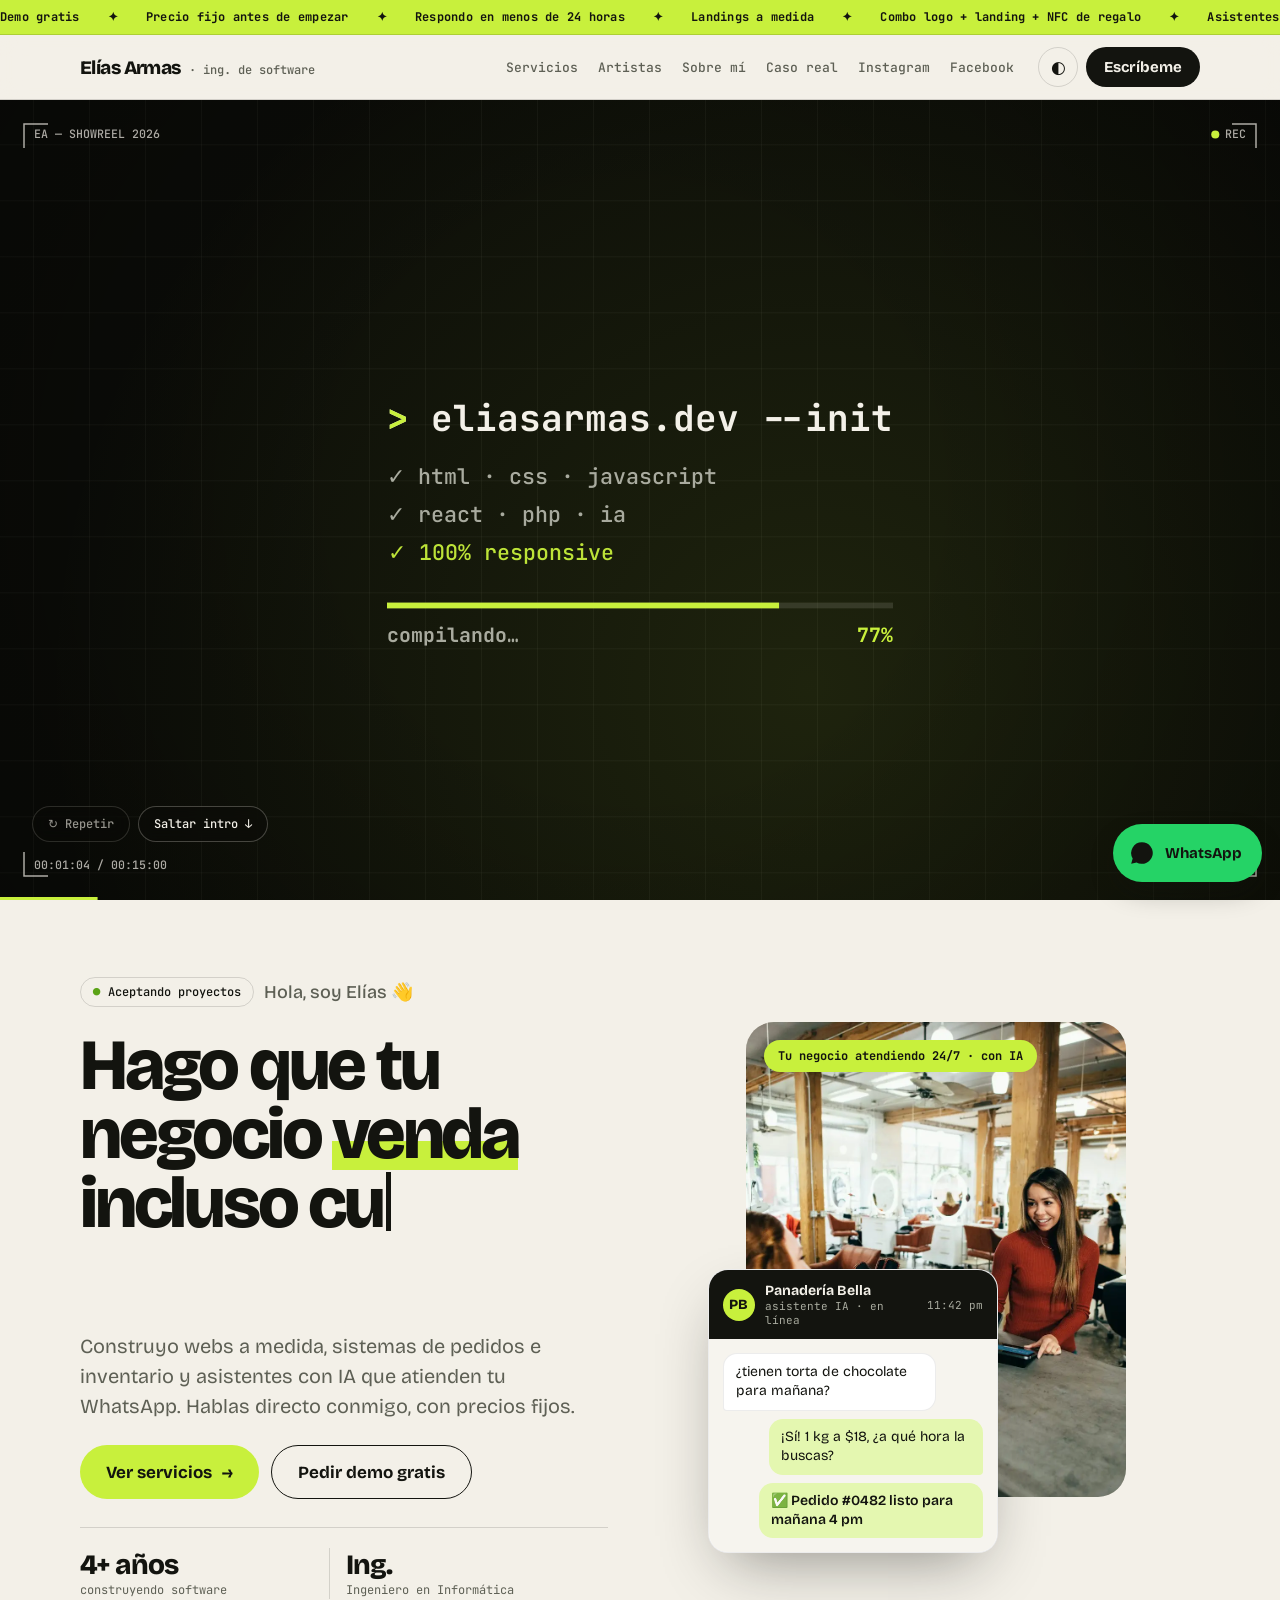
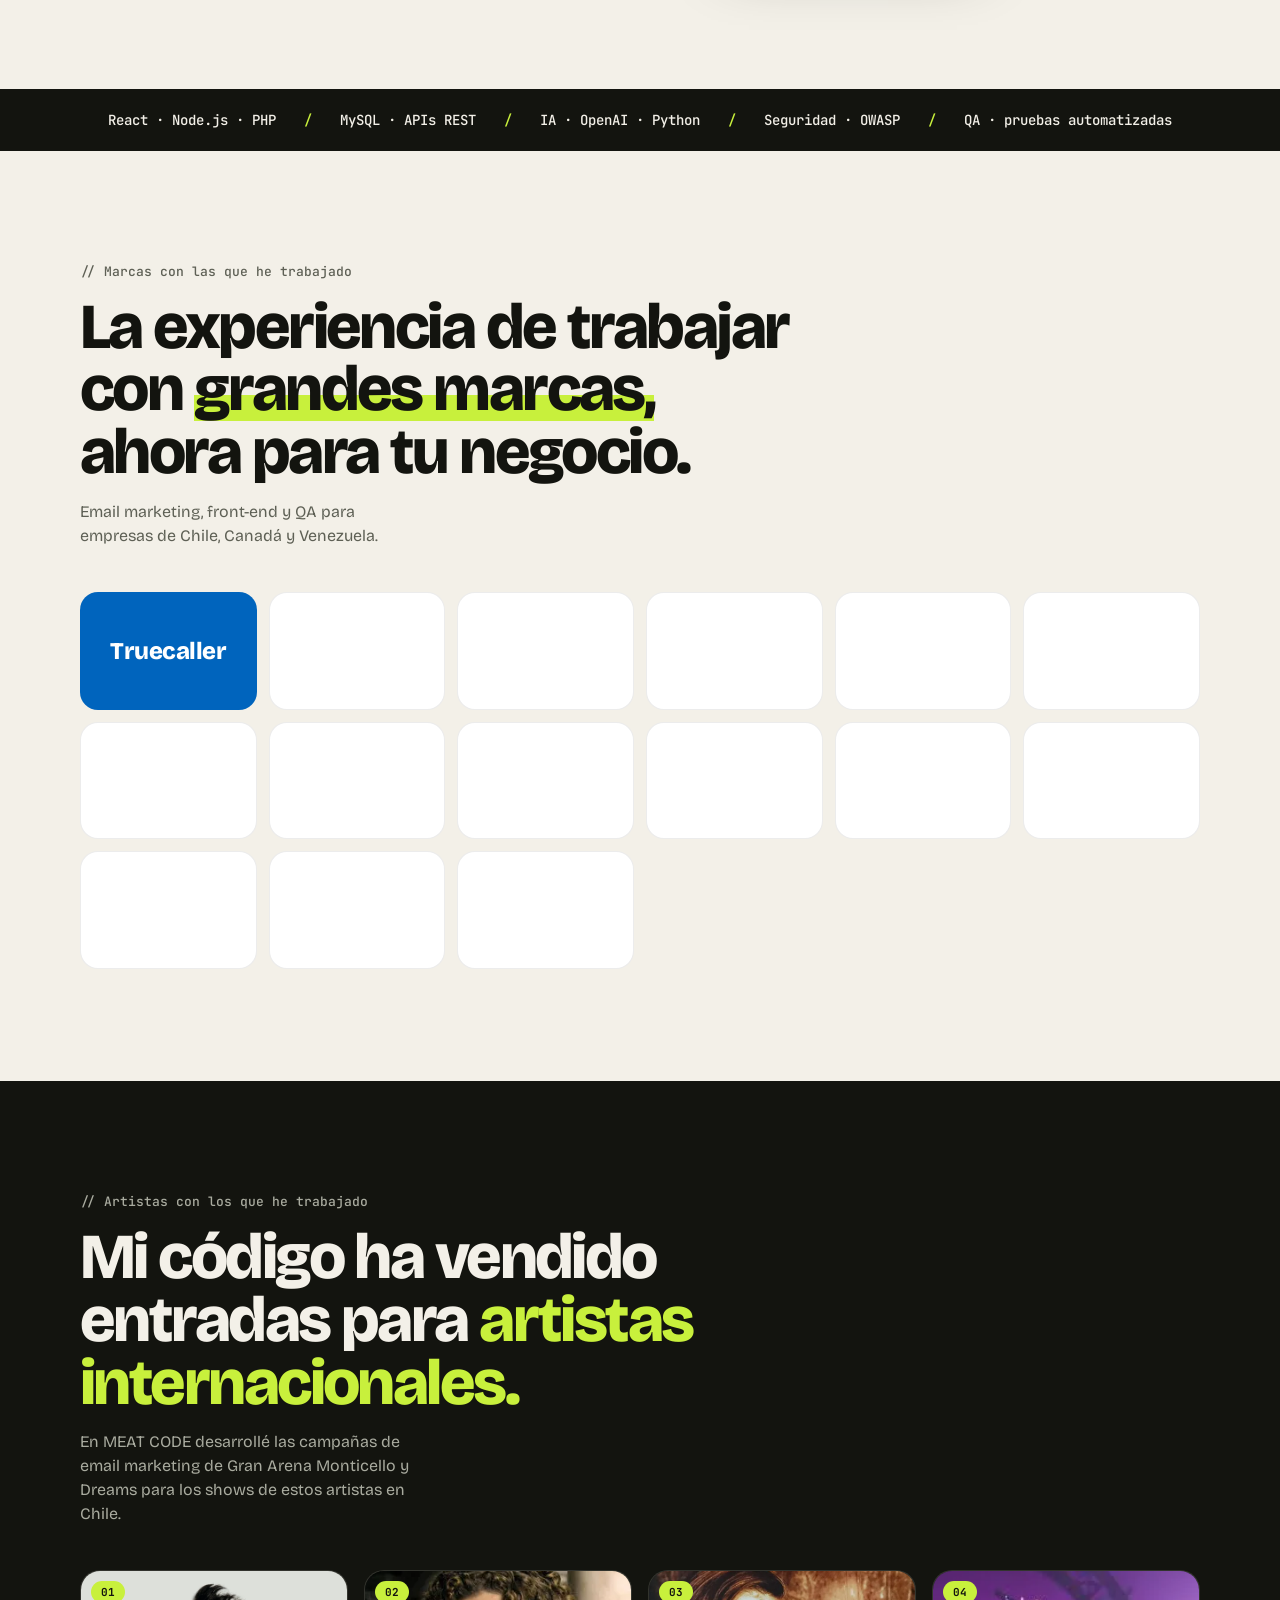
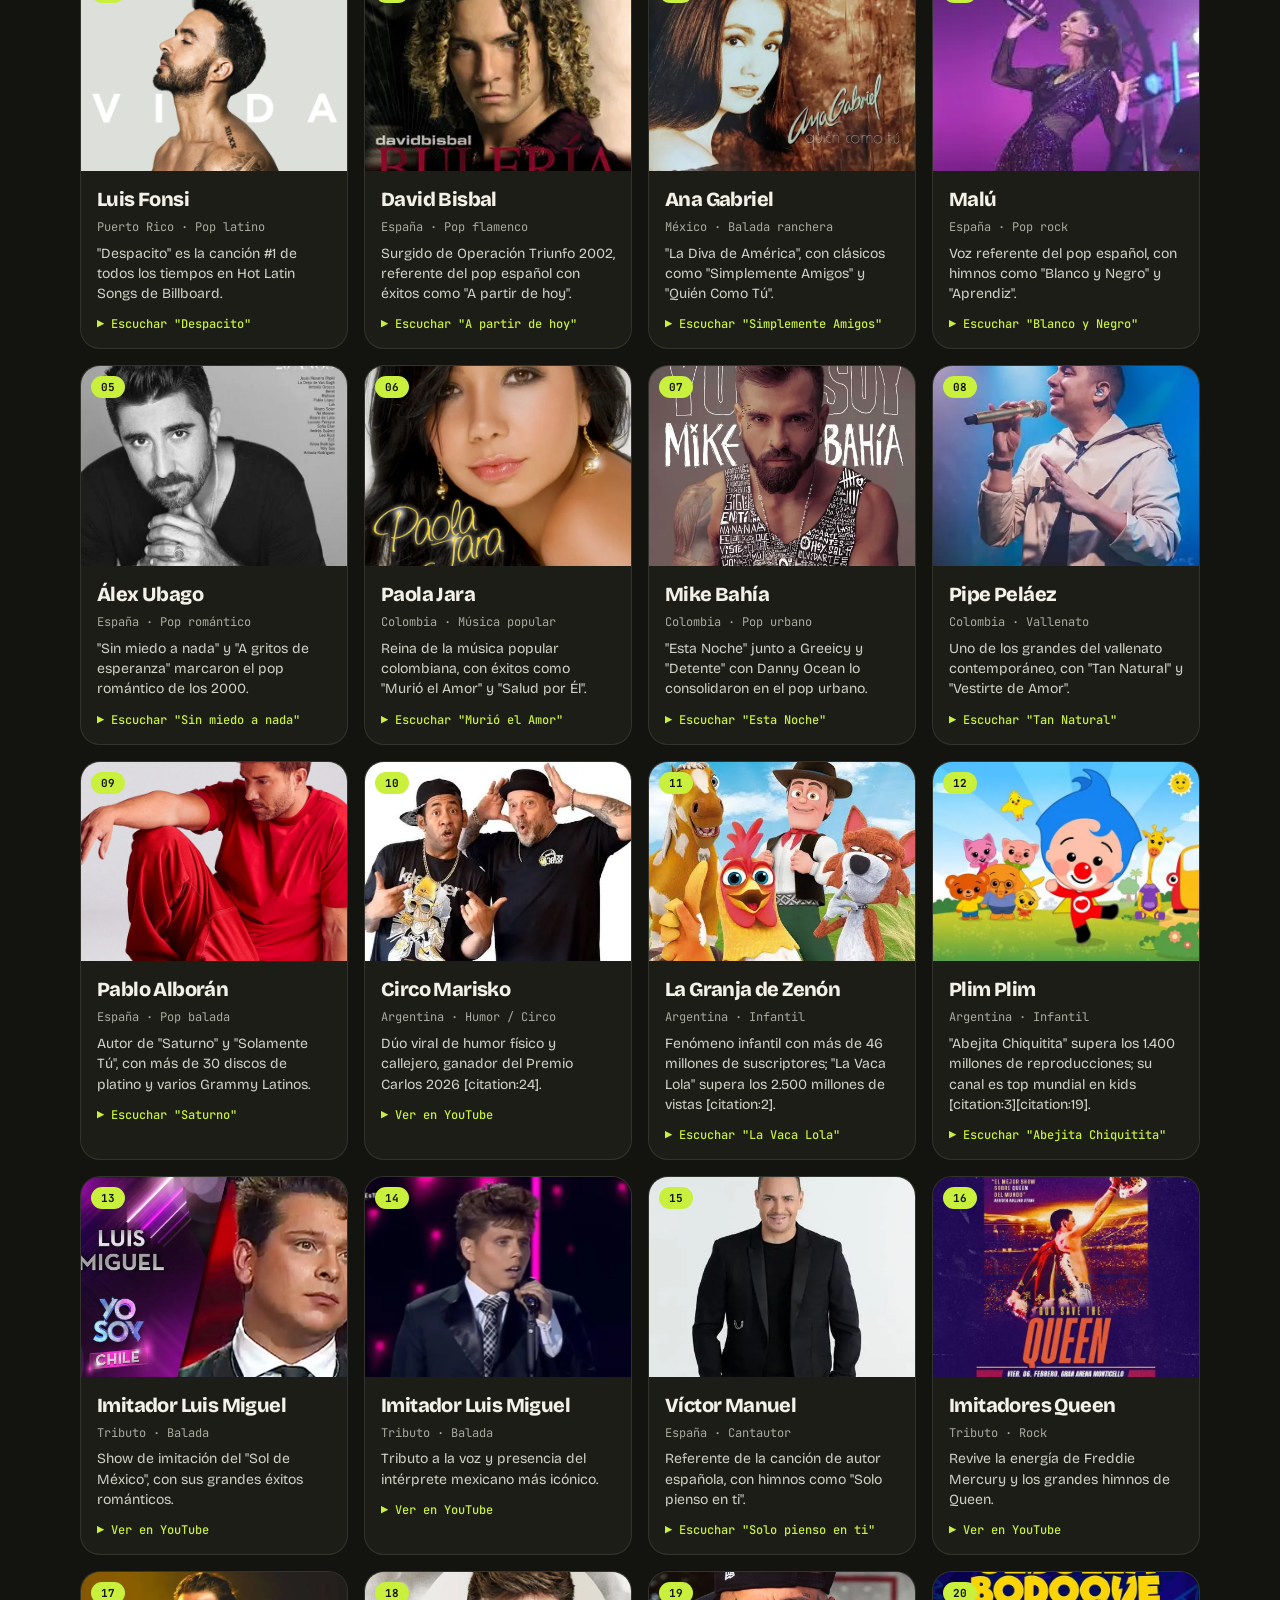
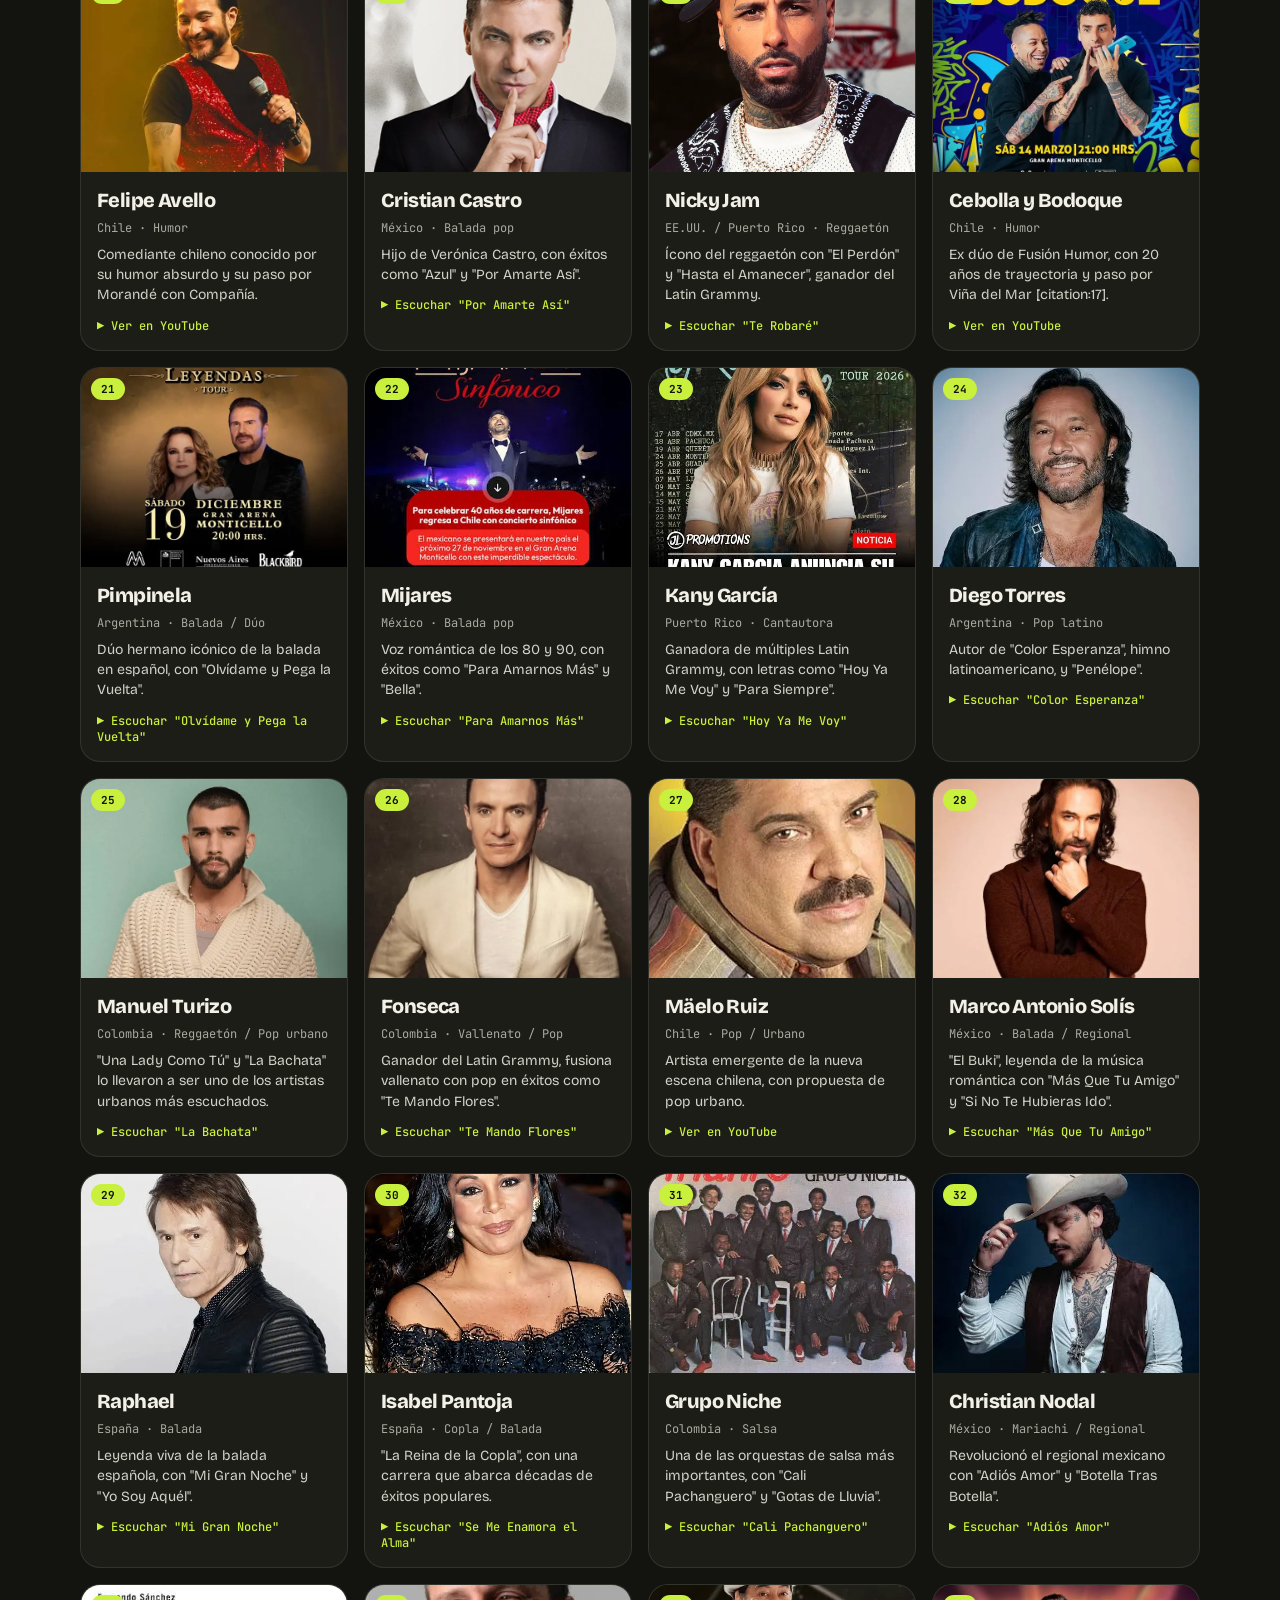
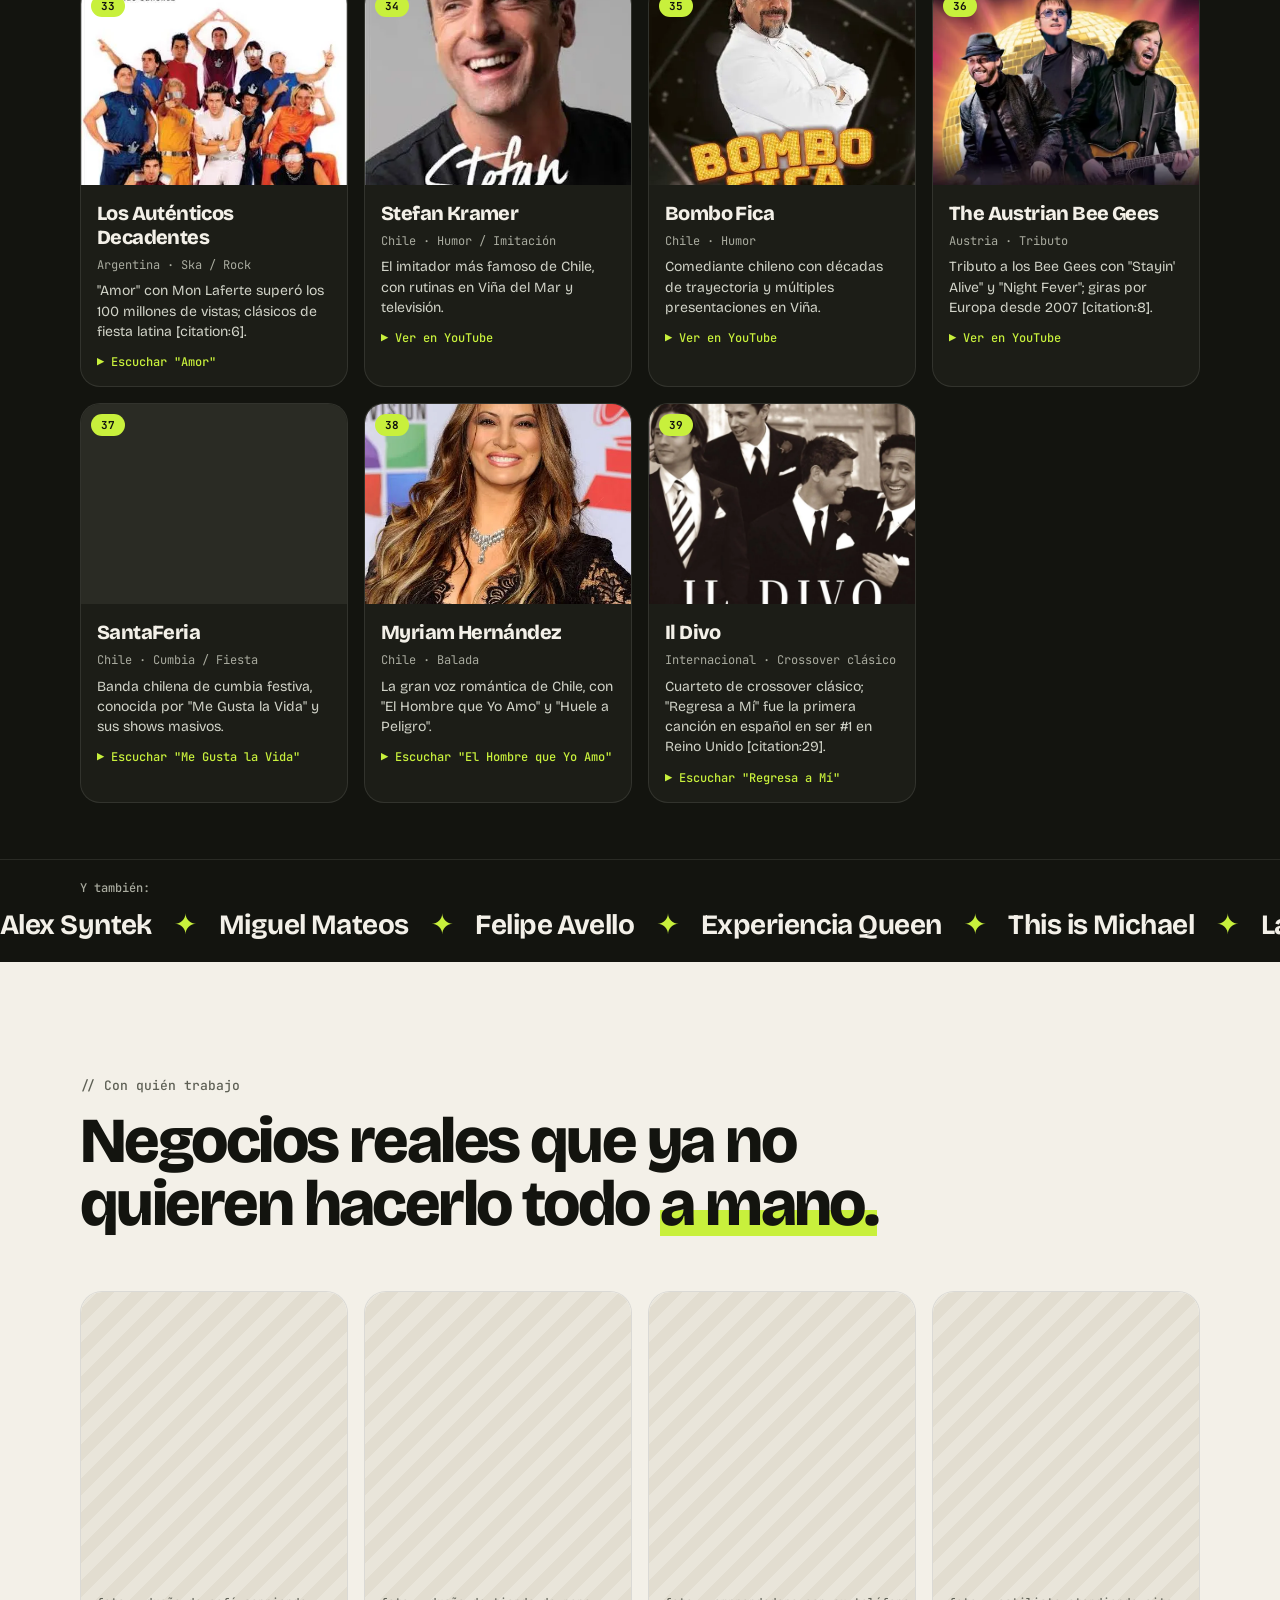
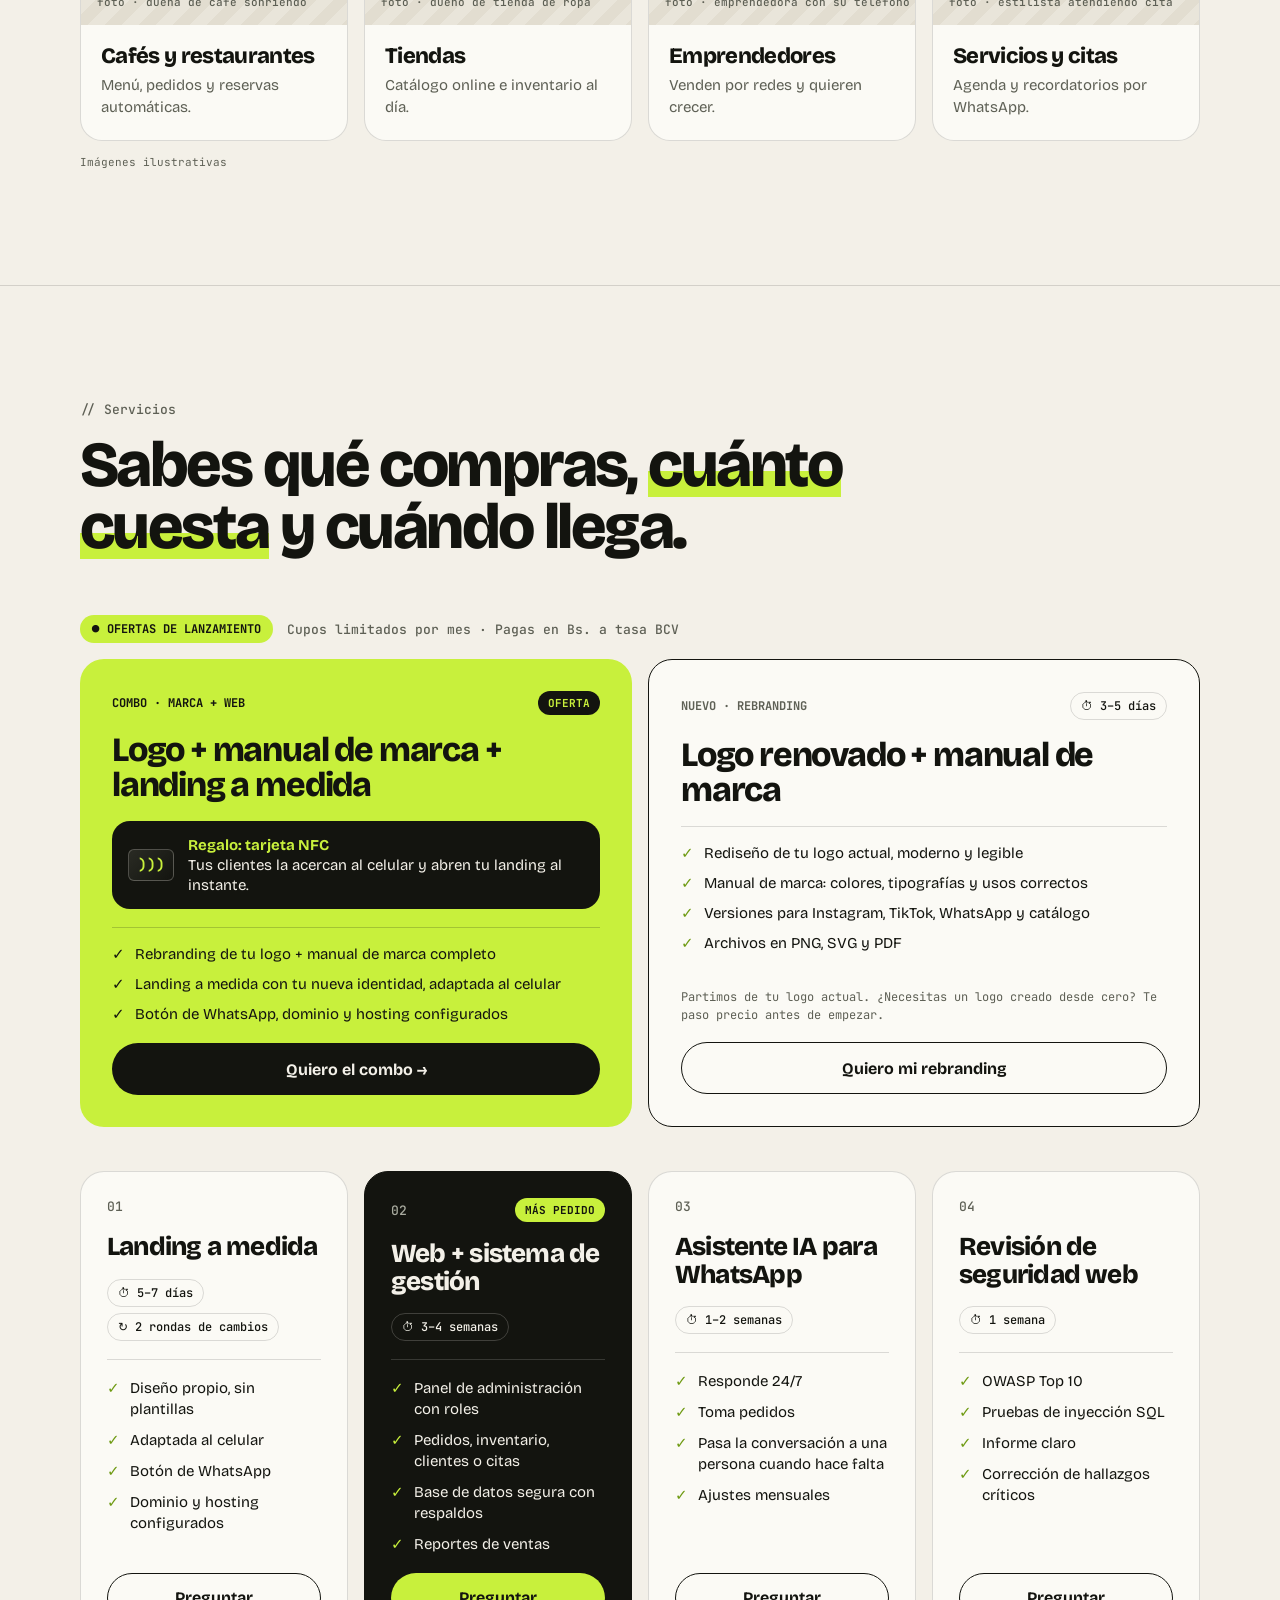
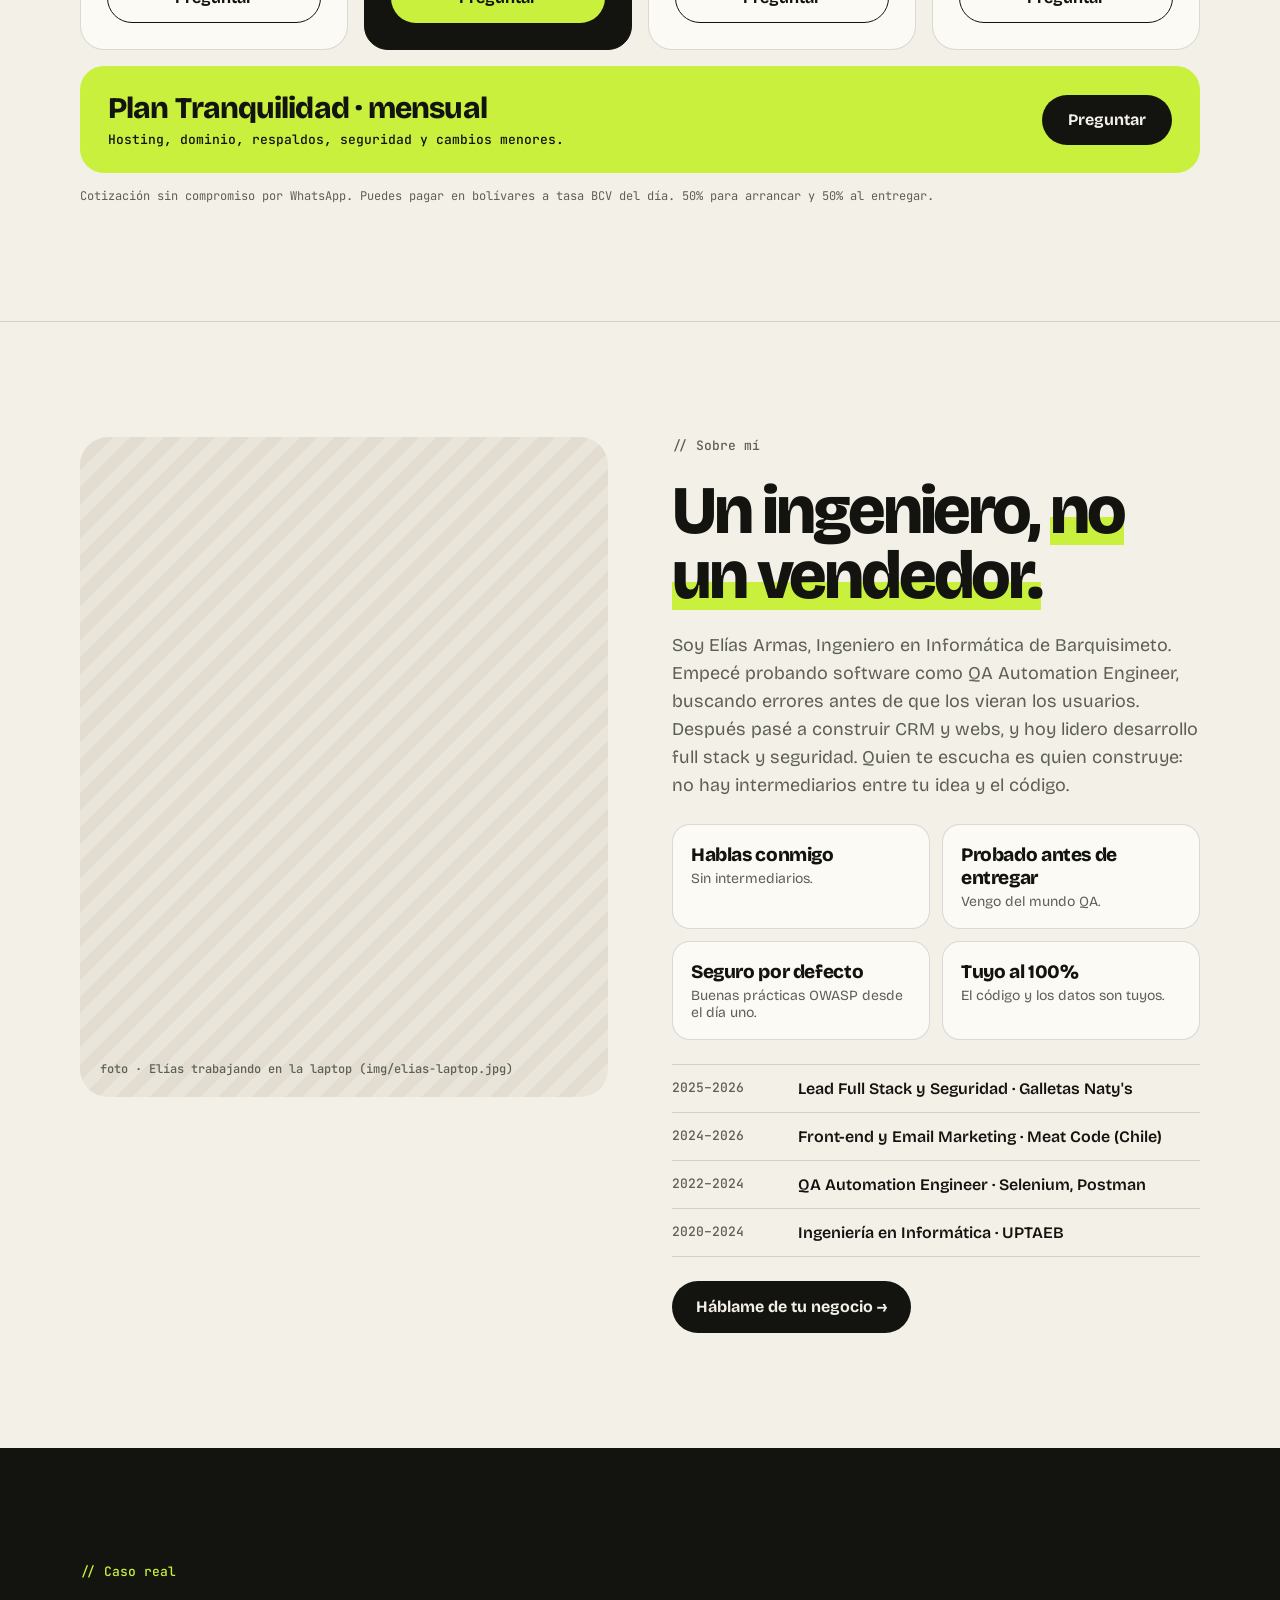
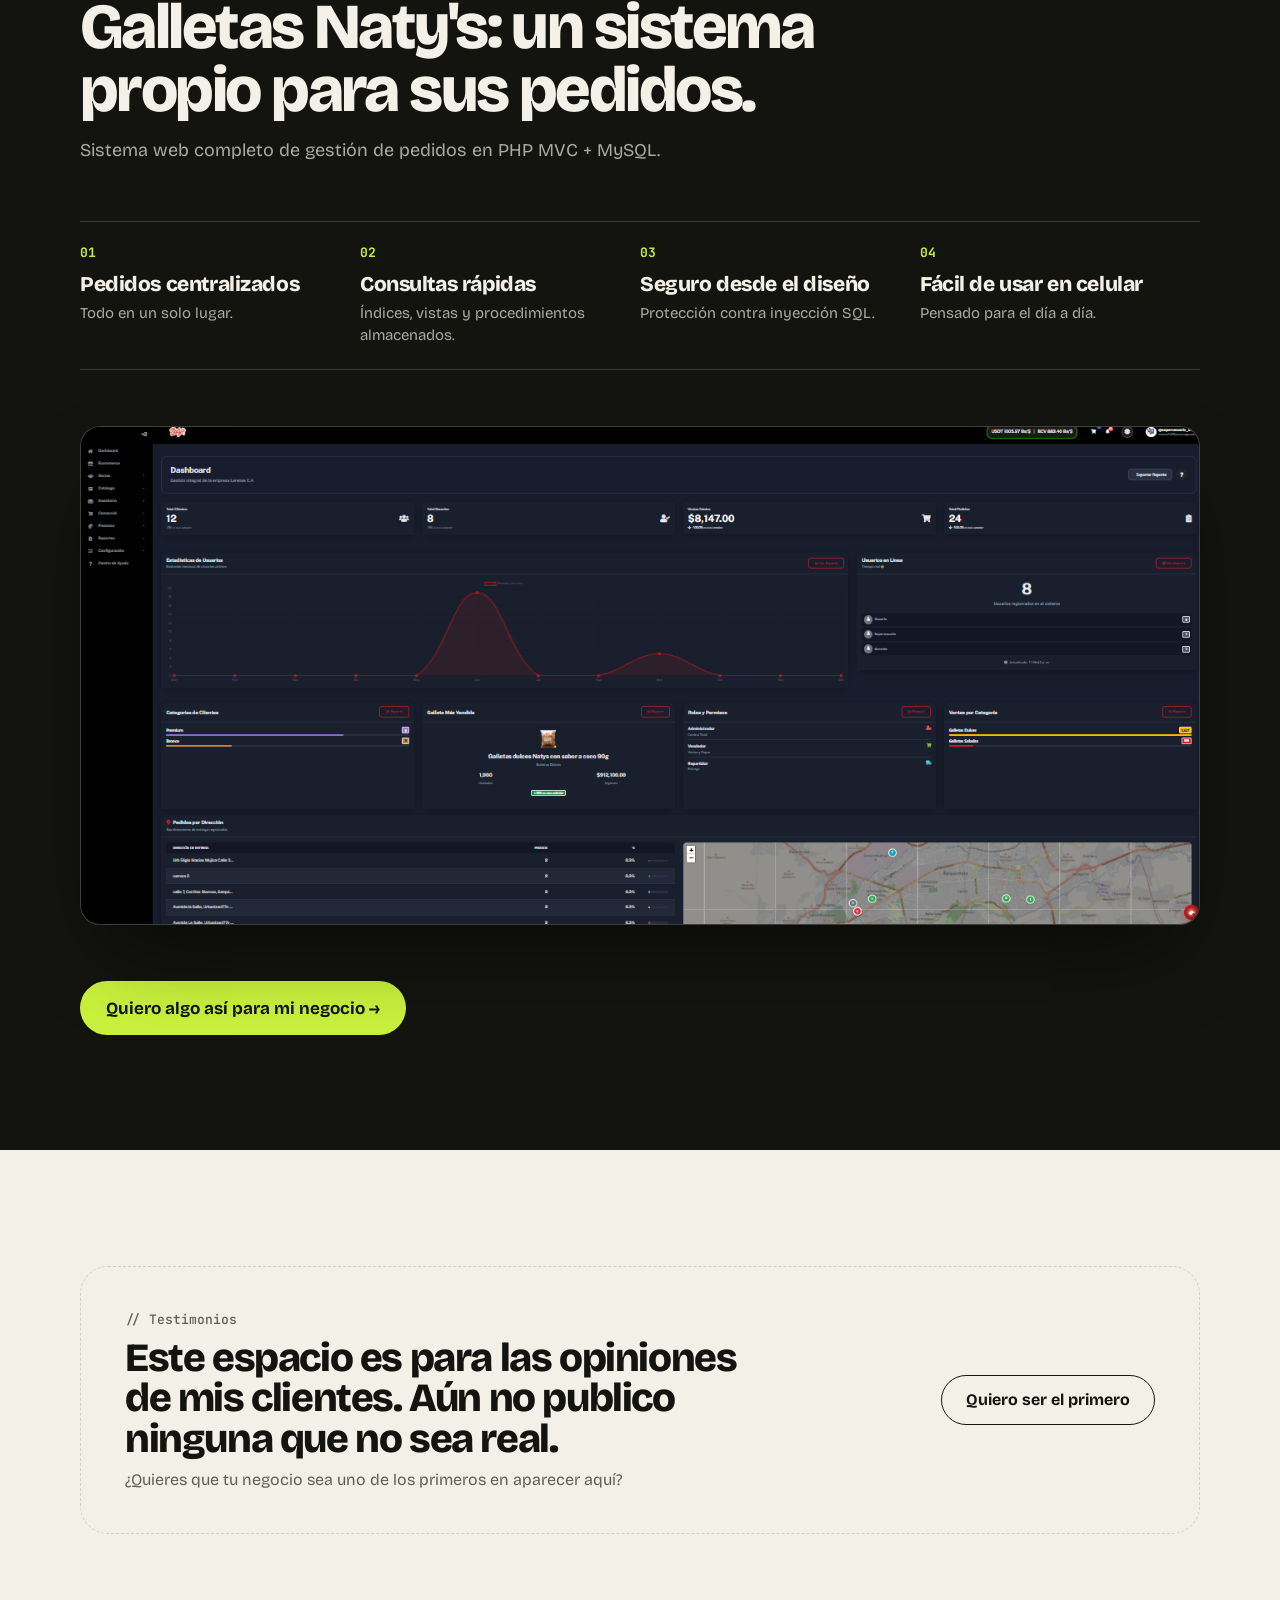
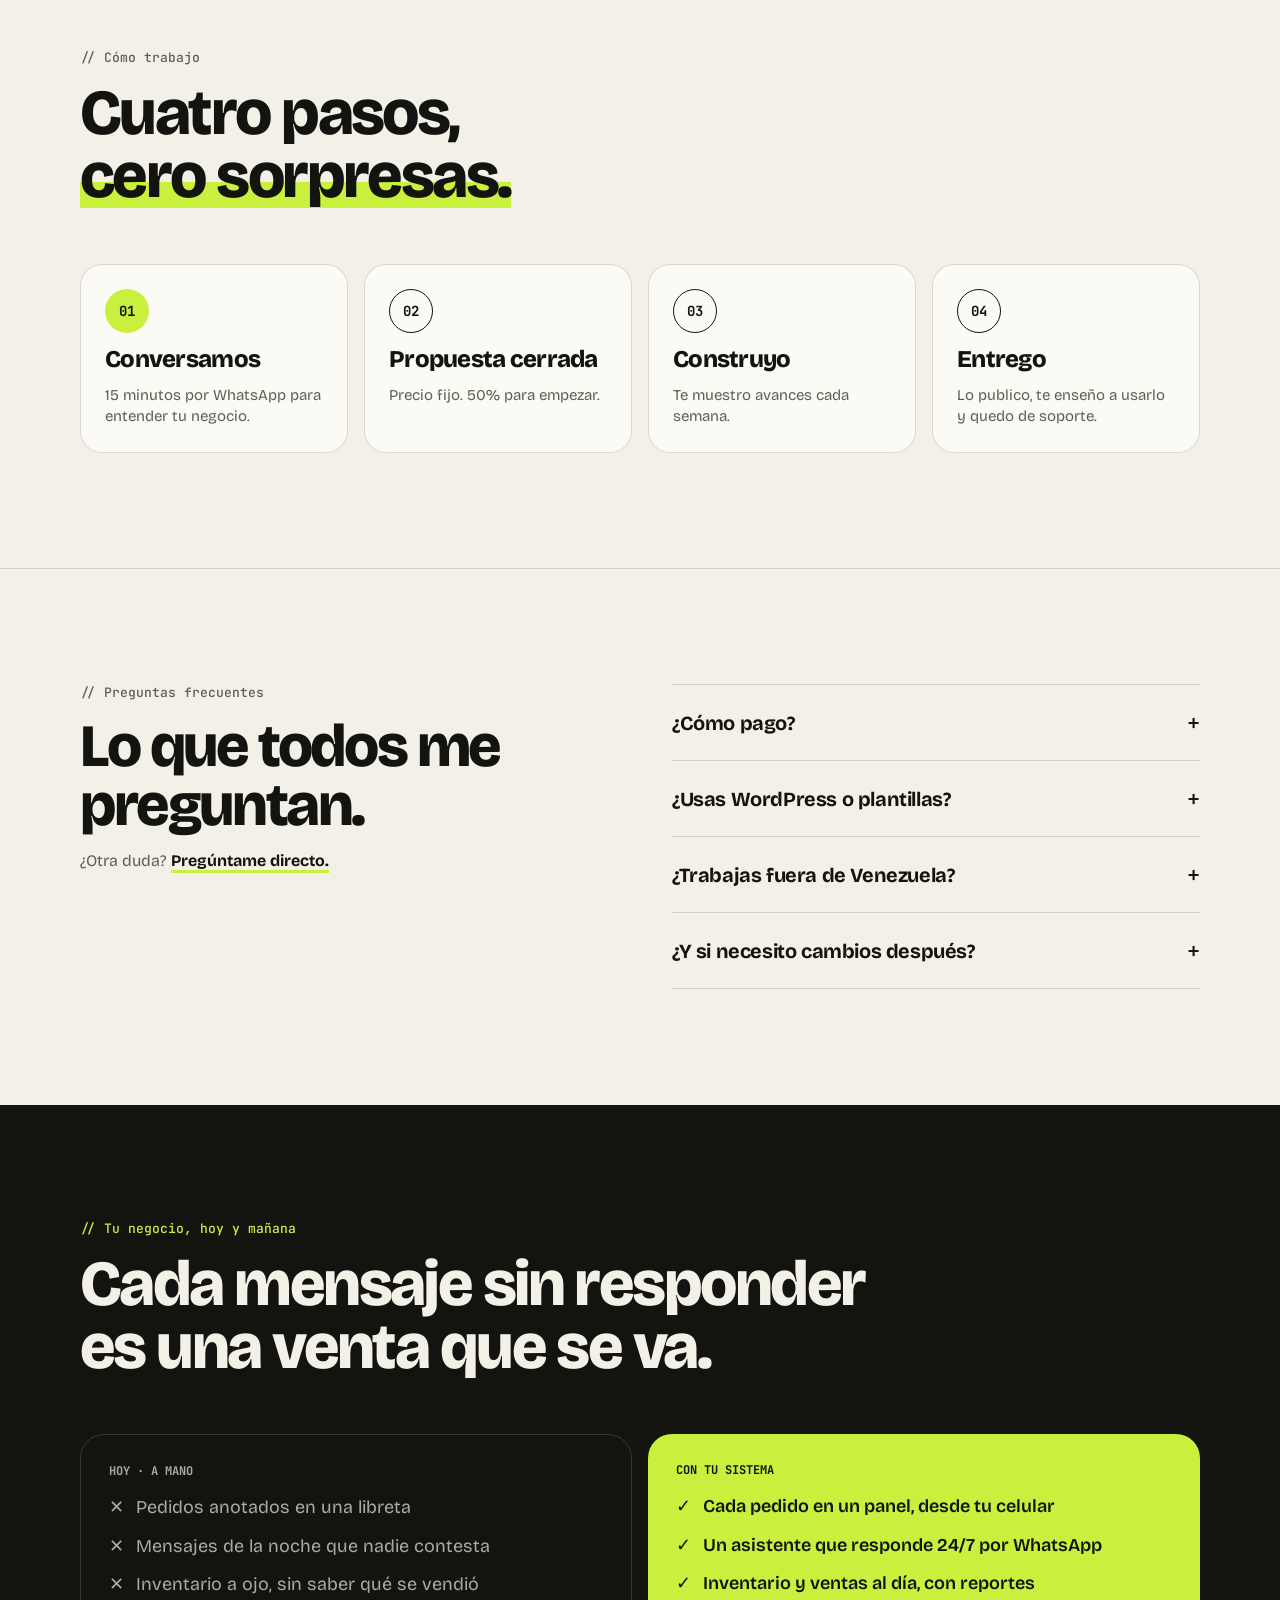
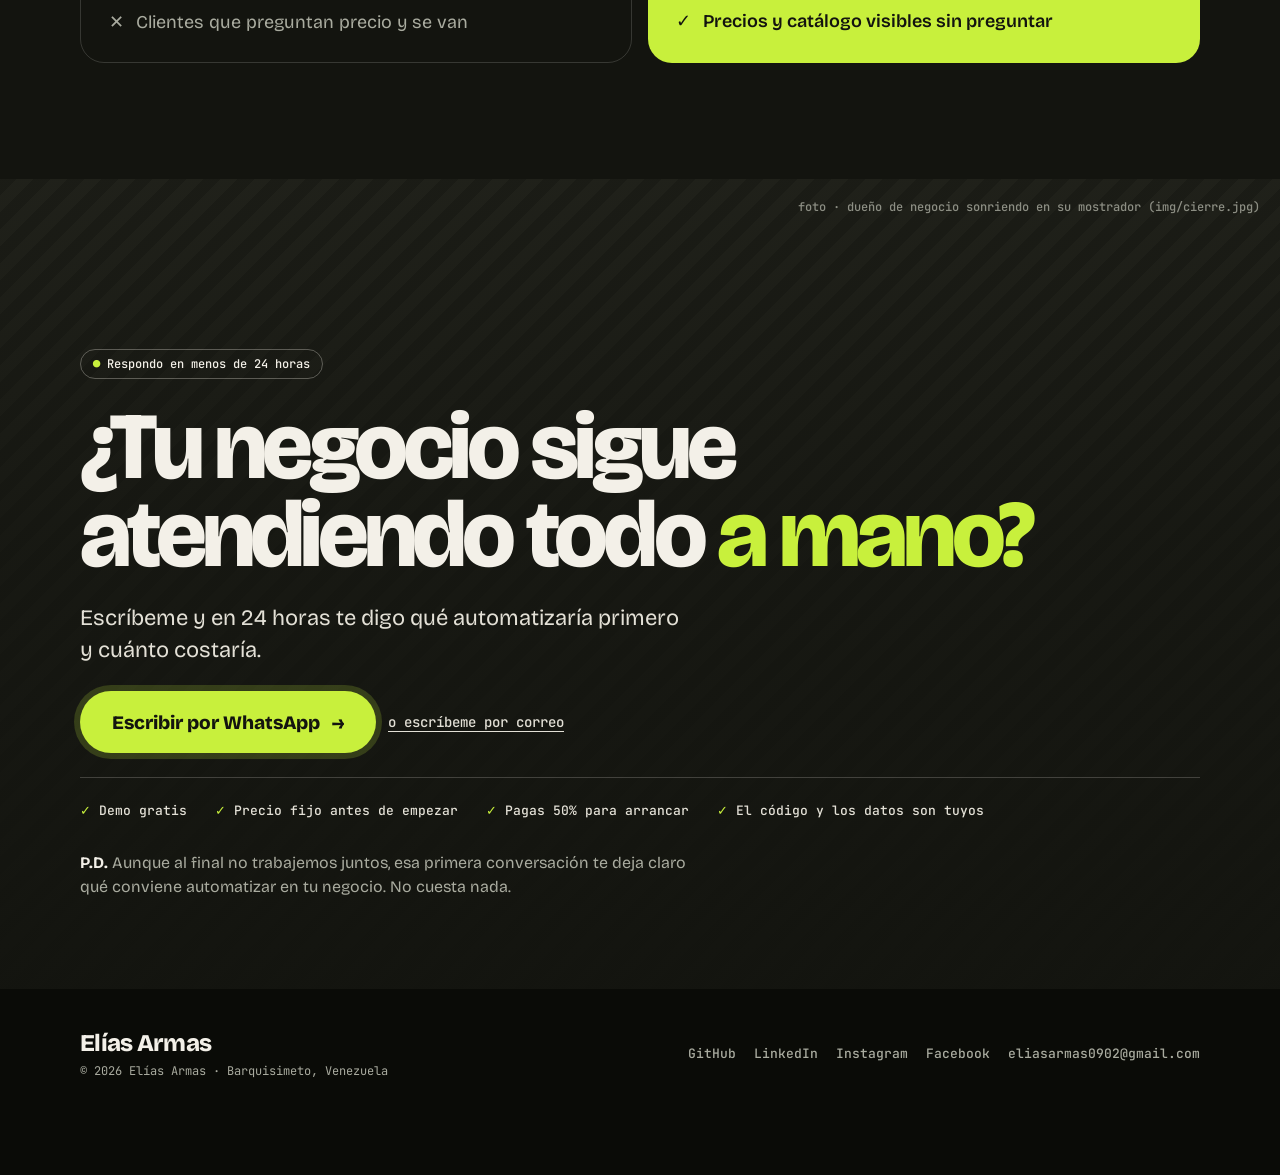
==== commit 20bdb2fc: "Analitica GA4 directa, limpieza y artistas WebP" ====
--- a/index.html
+++ b/index.html
@@ -9,13 +9,11 @@
 <link rel="canonical" href="https://elias0902.github.io/">
 <meta name="robots" content="index, follow, max-image-preview:large, max-snippet:-1">
 
-<!-- Google Search Console: pega aquí la metaetiqueta que te entrega "Verificar propiedad → HTML" (no hace falta subir ningún archivo). -->
+<!-- Google Search Console: propiedad verificada mediante el archivo google4f6a8da8b08ed97c.html en la raíz. NO borrar ese archivo. -->
+<!-- Si algún día se prefiere verificar por metaetiqueta, pegar aquí la que entregue Google: -->
 <!-- <meta name="google-site-verification" content="AQUI_TU_CODIGO_DE_VERIFICACION"> -->
 
-<!-- Google Analytics 4: este sitio ya carga GA4 (G-W7C3LJLS1P) dentro del contenedor GTM-WGRH2TV7 al final del body.
-     Si prefieres usar gtag.js directo, elimina primero el script de GTM para NO duplicar pageviews, y pega aquí el snippet:
-     <script async src="https://www.googletagmanager.com/gtag/js?id=G-XXXXXXXXXX"></script>
-     <script>window.dataLayer=window.dataLayer||[];function gtag(){dataLayer.push(arguments);}gtag('js',new Date());gtag('config','G-XXXXXXXXXX');</script> -->
+<!-- Google Analytics 4: gtag.js directo al final del body (el contenedor GTM se eliminó para reducir peso). -->
 
 <script type="application/ld+json">
 {
@@ -191,7 +189,7 @@
       <!-- 01 Luis Fonsi -->
       <article style="position:relative;display:flex;flex-direction:column;border-radius:20px;background:#1C1D17;border:1px solid rgba(243,240,232,.1);overflow:hidden;">
         <div style="position:relative;aspect-ratio:4/3;overflow:hidden;background:#2A2B24;">
-          <img src="img/artistas/01-luis-fonsi.jpg" alt="Luis Fonsi" loading="lazy" style="width:100%;height:100%;object-fit:cover;transition:transform .3s;" onmouseover="this.style.transform='scale(1.05)'" onmouseout="this.style.transform='scale(1)'">
+          <img src="img/artistas/01-luis-fonsi.webp" alt="Luis Fonsi" loading="lazy" style="width:100%;height:100%;object-fit:cover;transition:transform .3s;" onmouseover="this.style.transform='scale(1.05)'" onmouseout="this.style.transform='scale(1)'">
           <span style="position:absolute;top:10px;left:10px;padding:4px 10px;border-radius:999px;background:#C8F03C;color:#13140F;font:700 11px 'JetBrains Mono',monospace;">01</span>
         </div>
         <div style="display:flex;flex-direction:column;gap:8px;padding:16px;">
@@ -205,7 +203,7 @@
       <!-- 02 David Bisbal -->
       <article style="position:relative;display:flex;flex-direction:column;border-radius:20px;background:#1C1D17;border:1px solid rgba(243,240,232,.1);overflow:hidden;">
         <div style="position:relative;aspect-ratio:4/3;overflow:hidden;background:#2A2B24;">
-          <img src="img/artistas/02-david-bisbal.jpg" alt="David Bisbal" loading="lazy" style="width:100%;height:100%;object-fit:cover;transition:transform .3s;" onmouseover="this.style.transform='scale(1.05)'" onmouseout="this.style.transform='scale(1)'">
+          <img src="img/artistas/02-david-bisbal.webp" alt="David Bisbal" loading="lazy" style="width:100%;height:100%;object-fit:cover;transition:transform .3s;" onmouseover="this.style.transform='scale(1.05)'" onmouseout="this.style.transform='scale(1)'">
           <span style="position:absolute;top:10px;left:10px;padding:4px 10px;border-radius:999px;background:#C8F03C;color:#13140F;font:700 11px 'JetBrains Mono',monospace;">02</span>
         </div>
         <div style="display:flex;flex-direction:column;gap:8px;padding:16px;">
@@ -219,7 +217,7 @@
       <!-- 03 Ana Gabriel -->
       <article style="position:relative;display:flex;flex-direction:column;border-radius:20px;background:#1C1D17;border:1px solid rgba(243,240,232,.1);overflow:hidden;">
         <div style="position:relative;aspect-ratio:4/3;overflow:hidden;background:#2A2B24;">
-          <img src="img/artistas/03-ana-gabriel.png" alt="Ana Gabriel" loading="lazy" style="width:100%;height:100%;object-fit:cover;transition:transform .3s;" onmouseover="this.style.transform='scale(1.05)'" onmouseout="this.style.transform='scale(1)'">
+          <img src="img/artistas/03-ana-gabriel.webp" alt="Ana Gabriel" loading="lazy" style="width:100%;height:100%;object-fit:cover;transition:transform .3s;" onmouseover="this.style.transform='scale(1.05)'" onmouseout="this.style.transform='scale(1)'">
           <span style="position:absolute;top:10px;left:10px;padding:4px 10px;border-radius:999px;background:#C8F03C;color:#13140F;font:700 11px 'JetBrains Mono',monospace;">03</span>
         </div>
         <div style="display:flex;flex-direction:column;gap:8px;padding:16px;">
@@ -233,7 +231,7 @@
       <!-- 04 Malú -->
       <article style="position:relative;display:flex;flex-direction:column;border-radius:20px;background:#1C1D17;border:1px solid rgba(243,240,232,.1);overflow:hidden;">
         <div style="position:relative;aspect-ratio:4/3;overflow:hidden;background:#2A2B24;">
-          <img src="img/artistas/04-malu.jpg" alt="Malú" loading="lazy" style="width:100%;height:100%;object-fit:cover;transition:transform .3s;" onmouseover="this.style.transform='scale(1.05)'" onmouseout="this.style.transform='scale(1)'">
+          <img src="img/artistas/04-malu.webp" alt="Malú" loading="lazy" style="width:100%;height:100%;object-fit:cover;transition:transform .3s;" onmouseover="this.style.transform='scale(1.05)'" onmouseout="this.style.transform='scale(1)'">
           <span style="position:absolute;top:10px;left:10px;padding:4px 10px;border-radius:999px;background:#C8F03C;color:#13140F;font:700 11px 'JetBrains Mono',monospace;">04</span>
         </div>
         <div style="display:flex;flex-direction:column;gap:8px;padding:16px;">
@@ -247,7 +245,7 @@
       <!-- 05 Álex Ubago -->
       <article style="position:relative;display:flex;flex-direction:column;border-radius:20px;background:#1C1D17;border:1px solid rgba(243,240,232,.1);overflow:hidden;">
         <div style="position:relative;aspect-ratio:4/3;overflow:hidden;background:#2A2B24;">
-          <img src="img/artistas/05-alex-ubago.jpg" alt="Álex Ubago" loading="lazy" style="width:100%;height:100%;object-fit:cover;transition:transform .3s;" onmouseover="this.style.transform='scale(1.05)'" onmouseout="this.style.transform='scale(1)'">
+          <img src="img/artistas/05-alex-ubago.webp" alt="Álex Ubago" loading="lazy" style="width:100%;height:100%;object-fit:cover;transition:transform .3s;" onmouseover="this.style.transform='scale(1.05)'" onmouseout="this.style.transform='scale(1)'">
           <span style="position:absolute;top:10px;left:10px;padding:4px 10px;border-radius:999px;background:#C8F03C;color:#13140F;font:700 11px 'JetBrains Mono',monospace;">05</span>
         </div>
         <div style="display:flex;flex-direction:column;gap:8px;padding:16px;">
@@ -261,7 +259,7 @@
       <!-- 06 Paola Jara -->
       <article style="position:relative;display:flex;flex-direction:column;border-radius:20px;background:#1C1D17;border:1px solid rgba(243,240,232,.1);overflow:hidden;">
         <div style="position:relative;aspect-ratio:4/3;overflow:hidden;background:#2A2B24;">
-          <img src="img/artistas/06-paola-jara.jpg" alt="Paola Jara" loading="lazy" style="width:100%;height:100%;object-fit:cover;transition:transform .3s;" onmouseover="this.style.transform='scale(1.05)'" onmouseout="this.style.transform='scale(1)'">
+          <img src="img/artistas/06-paola-jara.webp" alt="Paola Jara" loading="lazy" style="width:100%;height:100%;object-fit:cover;transition:transform .3s;" onmouseover="this.style.transform='scale(1.05)'" onmouseout="this.style.transform='scale(1)'">
           <span style="position:absolute;top:10px;left:10px;padding:4px 10px;border-radius:999px;background:#C8F03C;color:#13140F;font:700 11px 'JetBrains Mono',monospace;">06</span>
         </div>
         <div style="display:flex;flex-direction:column;gap:8px;padding:16px;">
@@ -275,7 +273,7 @@
       <!-- 07 Mike Bahía -->
       <article style="position:relative;display:flex;flex-direction:column;border-radius:20px;background:#1C1D17;border:1px solid rgba(243,240,232,.1);overflow:hidden;">
         <div style="position:relative;aspect-ratio:4/3;overflow:hidden;background:#2A2B24;">
-          <img src="img/artistas/07-mike-bahia.jpg" alt="Mike Bahía" loading="lazy" style="width:100%;height:100%;object-fit:cover;transition:transform .3s;" onmouseover="this.style.transform='scale(1.05)'" onmouseout="this.style.transform='scale(1)'">
+          <img src="img/artistas/07-mike-bahia.webp" alt="Mike Bahía" loading="lazy" style="width:100%;height:100%;object-fit:cover;transition:transform .3s;" onmouseover="this.style.transform='scale(1.05)'" onmouseout="this.style.transform='scale(1)'">
           <span style="position:absolute;top:10px;left:10px;padding:4px 10px;border-radius:999px;background:#C8F03C;color:#13140F;font:700 11px 'JetBrains Mono',monospace;">07</span>
         </div>
         <div style="display:flex;flex-direction:column;gap:8px;padding:16px;">
@@ -289,7 +287,7 @@
       <!-- 08 Pipe Peláez -->
       <article style="position:relative;display:flex;flex-direction:column;border-radius:20px;background:#1C1D17;border:1px solid rgba(243,240,232,.1);overflow:hidden;">
         <div style="position:relative;aspect-ratio:4/3;overflow:hidden;background:#2A2B24;">
-          <img src="img/artistas/08-pipe-pelaez.jpg" alt="Pipe Peláez" loading="lazy" style="width:100%;height:100%;object-fit:cover;transition:transform .3s;" onmouseover="this.style.transform='scale(1.05)'" onmouseout="this.style.transform='scale(1)'">
+          <img src="img/artistas/08-pipe-pelaez.webp" alt="Pipe Peláez" loading="lazy" style="width:100%;height:100%;object-fit:cover;transition:transform .3s;" onmouseover="this.style.transform='scale(1.05)'" onmouseout="this.style.transform='scale(1)'">
           <span style="position:absolute;top:10px;left:10px;padding:4px 10px;border-radius:999px;background:#C8F03C;color:#13140F;font:700 11px 'JetBrains Mono',monospace;">08</span>
         </div>
         <div style="display:flex;flex-direction:column;gap:8px;padding:16px;">
@@ -303,7 +301,7 @@
       <!-- 09 Pablo Alborán -->
       <article style="position:relative;display:flex;flex-direction:column;border-radius:20px;background:#1C1D17;border:1px solid rgba(243,240,232,.1);overflow:hidden;">
         <div style="position:relative;aspect-ratio:4/3;overflow:hidden;background:#2A2B24;">
-          <img src="img/artistas/09-pablo-alboran.jpg" alt="Pablo Alborán" loading="lazy" style="width:100%;height:100%;object-fit:cover;transition:transform .3s;" onmouseover="this.style.transform='scale(1.05)'" onmouseout="this.style.transform='scale(1)'">
+          <img src="img/artistas/09-pablo-alboran.webp" alt="Pablo Alborán" loading="lazy" style="width:100%;height:100%;object-fit:cover;transition:transform .3s;" onmouseover="this.style.transform='scale(1.05)'" onmouseout="this.style.transform='scale(1)'">
           <span style="position:absolute;top:10px;left:10px;padding:4px 10px;border-radius:999px;background:#C8F03C;color:#13140F;font:700 11px 'JetBrains Mono',monospace;">09</span>
         </div>
         <div style="display:flex;flex-direction:column;gap:8px;padding:16px;">
@@ -317,7 +315,7 @@
       <!-- 10 Circo Marisko -->
       <article style="position:relative;display:flex;flex-direction:column;border-radius:20px;background:#1C1D17;border:1px solid rgba(243,240,232,.1);overflow:hidden;">
         <div style="position:relative;aspect-ratio:4/3;overflow:hidden;background:#2A2B24;">
-          <img src="img/artistas/10-circo-marisko.jpg" alt="Circo Marisko" loading="lazy" style="width:100%;height:100%;object-fit:cover;transition:transform .3s;" onmouseover="this.style.transform='scale(1.05)'" onmouseout="this.style.transform='scale(1)'">
+          <img src="img/artistas/10-circo-marisko.webp" alt="Circo Marisko" loading="lazy" style="width:100%;height:100%;object-fit:cover;transition:transform .3s;" onmouseover="this.style.transform='scale(1.05)'" onmouseout="this.style.transform='scale(1)'">
           <span style="position:absolute;top:10px;left:10px;padding:4px 10px;border-radius:999px;background:#C8F03C;color:#13140F;font:700 11px 'JetBrains Mono',monospace;">10</span>
         </div>
         <div style="display:flex;flex-direction:column;gap:8px;padding:16px;">
@@ -331,7 +329,7 @@
       <!-- 11 La Granja de Zenón -->
       <article style="position:relative;display:flex;flex-direction:column;border-radius:20px;background:#1C1D17;border:1px solid rgba(243,240,232,.1);overflow:hidden;">
         <div style="position:relative;aspect-ratio:4/3;overflow:hidden;background:#2A2B24;">
-          <img src="img/artistas/11-la-granja-de-zenon.jpg" alt="La Granja de Zenón" loading="lazy" style="width:100%;height:100%;object-fit:cover;transition:transform .3s;" onmouseover="this.style.transform='scale(1.05)'" onmouseout="this.style.transform='scale(1)'">
+          <img src="img/artistas/11-la-granja-de-zenon.webp" alt="La Granja de Zenón" loading="lazy" style="width:100%;height:100%;object-fit:cover;transition:transform .3s;" onmouseover="this.style.transform='scale(1.05)'" onmouseout="this.style.transform='scale(1)'">
           <span style="position:absolute;top:10px;left:10px;padding:4px 10px;border-radius:999px;background:#C8F03C;color:#13140F;font:700 11px 'JetBrains Mono',monospace;">11</span>
         </div>
         <div style="display:flex;flex-direction:column;gap:8px;padding:16px;">
@@ -345,7 +343,7 @@
       <!-- 12 Plim Plim -->
       <article style="position:relative;display:flex;flex-direction:column;border-radius:20px;background:#1C1D17;border:1px solid rgba(243,240,232,.1);overflow:hidden;">
         <div style="position:relative;aspect-ratio:4/3;overflow:hidden;background:#2A2B24;">
-          <img src="img/artistas/12-plim-plim.jpg" alt="Plim Plim" loading="lazy" style="width:100%;height:100%;object-fit:cover;transition:transform .3s;" onmouseover="this.style.transform='scale(1.05)'" onmouseout="this.style.transform='scale(1)'">
+          <img src="img/artistas/12-plim-plim.webp" alt="Plim Plim" loading="lazy" style="width:100%;height:100%;object-fit:cover;transition:transform .3s;" onmouseover="this.style.transform='scale(1.05)'" onmouseout="this.style.transform='scale(1)'">
           <span style="position:absolute;top:10px;left:10px;padding:4px 10px;border-radius:999px;background:#C8F03C;color:#13140F;font:700 11px 'JetBrains Mono',monospace;">12</span>
         </div>
         <div style="display:flex;flex-direction:column;gap:8px;padding:16px;">
@@ -359,7 +357,7 @@
       <!-- 13 Imitador Luis Miguel (Ricky Santos) -->
       <article style="position:relative;display:flex;flex-direction:column;border-radius:20px;background:#1C1D17;border:1px solid rgba(243,240,232,.1);overflow:hidden;">
         <div style="position:relative;aspect-ratio:4/3;overflow:hidden;background:#2A2B24;">
-          <img src="img/artistas/13-imitador-luis-miguel-ricky-santos.jpg" alt="Imitador Luis Miguel" loading="lazy" style="width:100%;height:100%;object-fit:cover;transition:transform .3s;" onmouseover="this.style.transform='scale(1.05)'" onmouseout="this.style.transform='scale(1)'">
+          <img src="img/artistas/13-imitador-luis-miguel-ricky-santos.webp" alt="Imitador Luis Miguel" loading="lazy" style="width:100%;height:100%;object-fit:cover;transition:transform .3s;" onmouseover="this.style.transform='scale(1.05)'" onmouseout="this.style.transform='scale(1)'">
           <span style="position:absolute;top:10px;left:10px;padding:4px 10px;border-radius:999px;background:#C8F03C;color:#13140F;font:700 11px 'JetBrains Mono',monospace;">13</span>
         </div>
         <div style="display:flex;flex-direction:column;gap:8px;padding:16px;">
@@ -373,7 +371,7 @@
       <!-- 14 Imitador Luis Miguel (Byron) -->
       <article style="position:relative;display:flex;flex-direction:column;border-radius:20px;background:#1C1D17;border:1px solid rgba(243,240,232,.1);overflow:hidden;">
         <div style="position:relative;aspect-ratio:4/3;overflow:hidden;background:#2A2B24;">
-          <img src="img/artistas/14-imitador-luis-miguel-byron.jpg" alt="Imitador Luis Miguel" loading="lazy" style="width:100%;height:100%;object-fit:cover;transition:transform .3s;" onmouseover="this.style.transform='scale(1.05)'" onmouseout="this.style.transform='scale(1)'">
+          <img src="img/artistas/14-imitador-luis-miguel-byron.webp" alt="Imitador Luis Miguel" loading="lazy" style="width:100%;height:100%;object-fit:cover;transition:transform .3s;" onmouseover="this.style.transform='scale(1.05)'" onmouseout="this.style.transform='scale(1)'">
           <span style="position:absolute;top:10px;left:10px;padding:4px 10px;border-radius:999px;background:#C8F03C;color:#13140F;font:700 11px 'JetBrains Mono',monospace;">14</span>
         </div>
         <div style="display:flex;flex-direction:column;gap:8px;padding:16px;">
@@ -387,7 +385,7 @@
       <!-- 15 Víctor Manuel -->
       <article style="position:relative;display:flex;flex-direction:column;border-radius:20px;background:#1C1D17;border:1px solid rgba(243,240,232,.1);overflow:hidden;">
         <div style="position:relative;aspect-ratio:4/3;overflow:hidden;background:#2A2B24;">
-          <img src="img/artistas/15-victor-manuel.jpg" alt="Víctor Manuel" loading="lazy" style="width:100%;height:100%;object-fit:cover;transition:transform .3s;" onmouseover="this.style.transform='scale(1.05)'" onmouseout="this.style.transform='scale(1)'">
+          <img src="img/artistas/15-victor-manuel.webp" alt="Víctor Manuel" loading="lazy" style="width:100%;height:100%;object-fit:cover;transition:transform .3s;" onmouseover="this.style.transform='scale(1.05)'" onmouseout="this.style.transform='scale(1)'">
           <span style="position:absolute;top:10px;left:10px;padding:4px 10px;border-radius:999px;background:#C8F03C;color:#13140F;font:700 11px 'JetBrains Mono',monospace;">15</span>
         </div>
         <div style="display:flex;flex-direction:column;gap:8px;padding:16px;">
@@ -401,7 +399,7 @@
       <!-- 16 Imitadores Queen -->
       <article style="position:relative;display:flex;flex-direction:column;border-radius:20px;background:#1C1D17;border:1px solid rgba(243,240,232,.1);overflow:hidden;">
         <div style="position:relative;aspect-ratio:4/3;overflow:hidden;background:#2A2B24;">
-          <img src="img/artistas/16-imitadores-queen.jpg" alt="Imitadores Queen" loading="lazy" style="width:100%;height:100%;object-fit:cover;transition:transform .3s;" onmouseover="this.style.transform='scale(1.05)'" onmouseout="this.style.transform='scale(1)'">
+          <img src="img/artistas/16-imitadores-queen.webp" alt="Imitadores Queen" loading="lazy" style="width:100%;height:100%;object-fit:cover;transition:transform .3s;" onmouseover="this.style.transform='scale(1.05)'" onmouseout="this.style.transform='scale(1)'">
           <span style="position:absolute;top:10px;left:10px;padding:4px 10px;border-radius:999px;background:#C8F03C;color:#13140F;font:700 11px 'JetBrains Mono',monospace;">16</span>
         </div>
         <div style="display:flex;flex-direction:column;gap:8px;padding:16px;">
@@ -415,7 +413,7 @@
       <!-- 17 Felipe Avello -->
       <article style="position:relative;display:flex;flex-direction:column;border-radius:20px;background:#1C1D17;border:1px solid rgba(243,240,232,.1);overflow:hidden;">
         <div style="position:relative;aspect-ratio:4/3;overflow:hidden;background:#2A2B24;">
-          <img src="img/artistas/17-felipe-avello.jpg" alt="Felipe Avello" loading="lazy" style="width:100%;height:100%;object-fit:cover;transition:transform .3s;" onmouseover="this.style.transform='scale(1.05)'" onmouseout="this.style.transform='scale(1)'">
+          <img src="img/artistas/17-felipe-avello.webp" alt="Felipe Avello" loading="lazy" style="width:100%;height:100%;object-fit:cover;transition:transform .3s;" onmouseover="this.style.transform='scale(1.05)'" onmouseout="this.style.transform='scale(1)'">
           <span style="position:absolute;top:10px;left:10px;padding:4px 10px;border-radius:999px;background:#C8F03C;color:#13140F;font:700 11px 'JetBrains Mono',monospace;">17</span>
         </div>
         <div style="display:flex;flex-direction:column;gap:8px;padding:16px;">
@@ -429,7 +427,7 @@
       <!-- 18 Cristian Castro -->
       <article style="position:relative;display:flex;flex-direction:column;border-radius:20px;background:#1C1D17;border:1px solid rgba(243,240,232,.1);overflow:hidden;">
         <div style="position:relative;aspect-ratio:4/3;overflow:hidden;background:#2A2B24;">
-          <img src="img/artistas/18-cristian-castro.jpg" alt="Cristian Castro" loading="lazy" style="width:100%;height:100%;object-fit:cover;transition:transform .3s;" onmouseover="this.style.transform='scale(1.05)'" onmouseout="this.style.transform='scale(1)'">
+          <img src="img/artistas/18-cristian-castro.webp" alt="Cristian Castro" loading="lazy" style="width:100%;height:100%;object-fit:cover;transition:transform .3s;" onmouseover="this.style.transform='scale(1.05)'" onmouseout="this.style.transform='scale(1)'">
           <span style="position:absolute;top:10px;left:10px;padding:4px 10px;border-radius:999px;background:#C8F03C;color:#13140F;font:700 11px 'JetBrains Mono',monospace;">18</span>
         </div>
         <div style="display:flex;flex-direction:column;gap:8px;padding:16px;">
@@ -443,7 +441,7 @@
       <!-- 19 Nicky Jam -->
       <article style="position:relative;display:flex;flex-direction:column;border-radius:20px;background:#1C1D17;border:1px solid rgba(243,240,232,.1);overflow:hidden;">
         <div style="position:relative;aspect-ratio:4/3;overflow:hidden;background:#2A2B24;">
-          <img src="img/artistas/19-nicky-jam.jpg" alt="Nicky Jam" loading="lazy" style="width:100%;height:100%;object-fit:cover;transition:transform .3s;" onmouseover="this.style.transform='scale(1.05)'" onmouseout="this.style.transform='scale(1)'">
+          <img src="img/artistas/19-nicky-jam.webp" alt="Nicky Jam" loading="lazy" style="width:100%;height:100%;object-fit:cover;transition:transform .3s;" onmouseover="this.style.transform='scale(1.05)'" onmouseout="this.style.transform='scale(1)'">
           <span style="position:absolute;top:10px;left:10px;padding:4px 10px;border-radius:999px;background:#C8F03C;color:#13140F;font:700 11px 'JetBrains Mono',monospace;">19</span>
         </div>
         <div style="display:flex;flex-direction:column;gap:8px;padding:16px;">
@@ -457,7 +455,7 @@
       <!-- 20 Cebolla Bodoque -->
       <article style="position:relative;display:flex;flex-direction:column;border-radius:20px;background:#1C1D17;border:1px solid rgba(243,240,232,.1);overflow:hidden;">
         <div style="position:relative;aspect-ratio:4/3;overflow:hidden;background:#2A2B24;">
-          <img src="img/artistas/20-cebolla-bodoque.jpg" alt="Cebolla y Bodoque" loading="lazy" style="width:100%;height:100%;object-fit:cover;transition:transform .3s;" onmouseover="this.style.transform='scale(1.05)'" onmouseout="this.style.transform='scale(1)'">
+          <img src="img/artistas/20-cebolla-bodoque.webp" alt="Cebolla y Bodoque" loading="lazy" style="width:100%;height:100%;object-fit:cover;transition:transform .3s;" onmouseover="this.style.transform='scale(1.05)'" onmouseout="this.style.transform='scale(1)'">
           <span style="position:absolute;top:10px;left:10px;padding:4px 10px;border-radius:999px;background:#C8F03C;color:#13140F;font:700 11px 'JetBrains Mono',monospace;">20</span>
         </div>
         <div style="display:flex;flex-direction:column;gap:8px;padding:16px;">
@@ -471,7 +469,7 @@
       <!-- 21 Pimpinela -->
       <article style="position:relative;display:flex;flex-direction:column;border-radius:20px;background:#1C1D17;border:1px solid rgba(243,240,232,.1);overflow:hidden;">
         <div style="position:relative;aspect-ratio:4/3;overflow:hidden;background:#2A2B24;">
-          <img src="img/artistas/21-pimpinela.jpg" alt="Pimpinela" loading="lazy" style="width:100%;height:100%;object-fit:cover;transition:transform .3s;" onmouseover="this.style.transform='scale(1.05)'" onmouseout="this.style.transform='scale(1)'">
+          <img src="img/artistas/21-pimpinela.webp" alt="Pimpinela" loading="lazy" style="width:100%;height:100%;object-fit:cover;transition:transform .3s;" onmouseover="this.style.transform='scale(1.05)'" onmouseout="this.style.transform='scale(1)'">
           <span style="position:absolute;top:10px;left:10px;padding:4px 10px;border-radius:999px;background:#C8F03C;color:#13140F;font:700 11px 'JetBrains Mono',monospace;">21</span>
         </div>
         <div style="display:flex;flex-direction:column;gap:8px;padding:16px;">
@@ -485,7 +483,7 @@
       <!-- 22 Mijares -->
       <article style="position:relative;display:flex;flex-direction:column;border-radius:20px;background:#1C1D17;border:1px solid rgba(243,240,232,.1);overflow:hidden;">
         <div style="position:relative;aspect-ratio:4/3;overflow:hidden;background:#2A2B24;">
-          <img src="img/artistas/22-mijares.jpg" alt="Mijares" loading="lazy" style="width:100%;height:100%;object-fit:cover;transition:transform .3s;" onmouseover="this.style.transform='scale(1.05)'" onmouseout="this.style.transform='scale(1)'">
+          <img src="img/artistas/22-mijares.webp" alt="Mijares" loading="lazy" style="width:100%;height:100%;object-fit:cover;transition:transform .3s;" onmouseover="this.style.transform='scale(1.05)'" onmouseout="this.style.transform='scale(1)'">
           <span style="position:absolute;top:10px;left:10px;padding:4px 10px;border-radius:999px;background:#C8F03C;color:#13140F;font:700 11px 'JetBrains Mono',monospace;">22</span>
         </div>
         <div style="display:flex;flex-direction:column;gap:8px;padding:16px;">
@@ -499,7 +497,7 @@
       <!-- 23 Kany García -->
       <article style="position:relative;display:flex;flex-direction:column;border-radius:20px;background:#1C1D17;border:1px solid rgba(243,240,232,.1);overflow:hidden;">
         <div style="position:relative;aspect-ratio:4/3;overflow:hidden;background:#2A2B24;">
-          <img src="img/artistas/23-kany-garcia.jpg" alt="Kany García" loading="lazy" style="width:100%;height:100%;object-fit:cover;transition:transform .3s;" onmouseover="this.style.transform='scale(1.05)'" onmouseout="this.style.transform='scale(1)'">
+          <img src="img/artistas/23-kany-garcia.webp" alt="Kany García" loading="lazy" style="width:100%;height:100%;object-fit:cover;transition:transform .3s;" onmouseover="this.style.transform='scale(1.05)'" onmouseout="this.style.transform='scale(1)'">
           <span style="position:absolute;top:10px;left:10px;padding:4px 10px;border-radius:999px;background:#C8F03C;color:#13140F;font:700 11px 'JetBrains Mono',monospace;">23</span>
         </div>
         <div style="display:flex;flex-direction:column;gap:8px;padding:16px;">
@@ -513,7 +511,7 @@
       <!-- 24 Diego Torres -->
       <article style="position:relative;display:flex;flex-direction:column;border-radius:20px;background:#1C1D17;border:1px solid rgba(243,240,232,.1);overflow:hidden;">
         <div style="position:relative;aspect-ratio:4/3;overflow:hidden;background:#2A2B24;">
-          <img src="img/artistas/24-diego-torres.jpg" alt="Diego Torres" loading="lazy" style="width:100%;height:100%;object-fit:cover;transition:transform .3s;" onmouseover="this.style.transform='scale(1.05)'" onmouseout="this.style.transform='scale(1)'">
+          <img src="img/artistas/24-diego-torres.webp" alt="Diego Torres" loading="lazy" style="width:100%;height:100%;object-fit:cover;transition:transform .3s;" onmouseover="this.style.transform='scale(1.05)'" onmouseout="this.style.transform='scale(1)'">
           <span style="position:absolute;top:10px;left:10px;padding:4px 10px;border-radius:999px;background:#C8F03C;color:#13140F;font:700 11px 'JetBrains Mono',monospace;">24</span>
         </div>
         <div style="display:flex;flex-direction:column;gap:8px;padding:16px;">
@@ -527,7 +525,7 @@
       <!-- 25 Manuel Turizo -->
       <article style="position:relative;display:flex;flex-direction:column;border-radius:20px;background:#1C1D17;border:1px solid rgba(243,240,232,.1);overflow:hidden;">
         <div style="position:relative;aspect-ratio:4/3;overflow:hidden;background:#2A2B24;">
-          <img src="img/artistas/25-manuel-turizo.jpg" alt="Manuel Turizo" loading="lazy" style="width:100%;height:100%;object-fit:cover;transition:transform .3s;" onmouseover="this.style.transform='scale(1.05)'" onmouseout="this.style.transform='scale(1)'">
+          <img src="img/artistas/25-manuel-turizo.webp" alt="Manuel Turizo" loading="lazy" style="width:100%;height:100%;object-fit:cover;transition:transform .3s;" onmouseover="this.style.transform='scale(1.05)'" onmouseout="this.style.transform='scale(1)'">
           <span style="position:absolute;top:10px;left:10px;padding:4px 10px;border-radius:999px;background:#C8F03C;color:#13140F;font:700 11px 'JetBrains Mono',monospace;">25</span>
         </div>
         <div style="display:flex;flex-direction:column;gap:8px;padding:16px;">
@@ -541,7 +539,7 @@
       <!-- 26 Fonseca -->
       <article style="position:relative;display:flex;flex-direction:column;border-radius:20px;background:#1C1D17;border:1px solid rgba(243,240,232,.1);overflow:hidden;">
         <div style="position:relative;aspect-ratio:4/3;overflow:hidden;background:#2A2B24;">
-          <img src="img/artistas/26-fonseca.jpg" alt="Fonseca" loading="lazy" style="width:100%;height:100%;object-fit:cover;transition:transform .3s;" onmouseover="this.style.transform='scale(1.05)'" onmouseout="this.style.transform='scale(1)'">
+          <img src="img/artistas/26-fonseca.webp" alt="Fonseca" loading="lazy" style="width:100%;height:100%;object-fit:cover;transition:transform .3s;" onmouseover="this.style.transform='scale(1.05)'" onmouseout="this.style.transform='scale(1)'">
           <span style="position:absolute;top:10px;left:10px;padding:4px 10px;border-radius:999px;background:#C8F03C;color:#13140F;font:700 11px 'JetBrains Mono',monospace;">26</span>
         </div>
         <div style="display:flex;flex-direction:column;gap:8px;padding:16px;">
@@ -555,7 +553,7 @@
       <!-- 27 Mäelo Ruiz -->
       <article style="position:relative;display:flex;flex-direction:column;border-radius:20px;background:#1C1D17;border:1px solid rgba(243,240,232,.1);overflow:hidden;">
         <div style="position:relative;aspect-ratio:4/3;overflow:hidden;background:#2A2B24;">
-          <img src="img/artistas/27-maelo-ruiz.jpg" alt="Mäelo Ruiz" loading="lazy" style="width:100%;height:100%;object-fit:cover;transition:transform .3s;" onmouseover="this.style.transform='scale(1.05)'" onmouseout="this.style.transform='scale(1)'">
+          <img src="img/artistas/27-maelo-ruiz.webp" alt="Mäelo Ruiz" loading="lazy" style="width:100%;height:100%;object-fit:cover;transition:transform .3s;" onmouseover="this.style.transform='scale(1.05)'" onmouseout="this.style.transform='scale(1)'">
           <span style="position:absolute;top:10px;left:10px;padding:4px 10px;border-radius:999px;background:#C8F03C;color:#13140F;font:700 11px 'JetBrains Mono',monospace;">27</span>
         </div>
         <div style="display:flex;flex-direction:column;gap:8px;padding:16px;">
@@ -569,7 +567,7 @@
       <!-- 28 Marco Antonio Solís -->
       <article style="position:relative;display:flex;flex-direction:column;border-radius:20px;background:#1C1D17;border:1px solid rgba(243,240,232,.1);overflow:hidden;">
         <div style="position:relative;aspect-ratio:4/3;overflow:hidden;background:#2A2B24;">
-          <img src="img/artistas/28-marco-antonio-solis.jpg" alt="Marco Antonio Solís" loading="lazy" style="width:100%;height:100%;object-fit:cover;transition:transform .3s;" onmouseover="this.style.transform='scale(1.05)'" onmouseout="this.style.transform='scale(1)'">
+          <img src="img/artistas/28-marco-antonio-solis.webp" alt="Marco Antonio Solís" loading="lazy" style="width:100%;height:100%;object-fit:cover;transition:transform .3s;" onmouseover="this.style.transform='scale(1.05)'" onmouseout="this.style.transform='scale(1)'">
           <span style="position:absolute;top:10px;left:10px;padding:4px 10px;border-radius:999px;background:#C8F03C;color:#13140F;font:700 11px 'JetBrains Mono',monospace;">28</span>
         </div>
         <div style="display:flex;flex-direction:column;gap:8px;padding:16px;">
@@ -583,7 +581,7 @@
       <!-- 29 Raphael -->
       <article style="position:relative;display:flex;flex-direction:column;border-radius:20px;background:#1C1D17;border:1px solid rgba(243,240,232,.1);overflow:hidden;">
         <div style="position:relative;aspect-ratio:4/3;overflow:hidden;background:#2A2B24;">
-          <img src="img/artistas/29-raphael.jpg" alt="Raphael" loading="lazy" style="width:100%;height:100%;object-fit:cover;transition:transform .3s;" onmouseover="this.style.transform='scale(1.05)'" onmouseout="this.style.transform='scale(1)'">
+          <img src="img/artistas/29-raphael.webp" alt="Raphael" loading="lazy" style="width:100%;height:100%;object-fit:cover;transition:transform .3s;" onmouseover="this.style.transform='scale(1.05)'" onmouseout="this.style.transform='scale(1)'">
           <span style="position:absolute;top:10px;left:10px;padding:4px 10px;border-radius:999px;background:#C8F03C;color:#13140F;font:700 11px 'JetBrains Mono',monospace;">29</span>
         </div>
         <div style="display:flex;flex-direction:column;gap:8px;padding:16px;">
@@ -597,7 +595,7 @@
       <!-- 30 Isabel Pantoja -->
       <article style="position:relative;display:flex;flex-direction:column;border-radius:20px;background:#1C1D17;border:1px solid rgba(243,240,232,.1);overflow:hidden;">
         <div style="position:relative;aspect-ratio:4/3;overflow:hidden;background:#2A2B24;">
-          <img src="img/artistas/30-isabel-pantoja.jpg" alt="Isabel Pantoja" loading="lazy" style="width:100%;height:100%;object-fit:cover;transition:transform .3s;" onmouseover="this.style.transform='scale(1.05)'" onmouseout="this.style.transform='scale(1)'">
+          <img src="img/artistas/30-isabel-pantoja.webp" alt="Isabel Pantoja" loading="lazy" style="width:100%;height:100%;object-fit:cover;transition:transform .3s;" onmouseover="this.style.transform='scale(1.05)'" onmouseout="this.style.transform='scale(1)'">
           <span style="position:absolute;top:10px;left:10px;padding:4px 10px;border-radius:999px;background:#C8F03C;color:#13140F;font:700 11px 'JetBrains Mono',monospace;">30</span>
         </div>
         <div style="display:flex;flex-direction:column;gap:8px;padding:16px;">
@@ -611,7 +609,7 @@
       <!-- 31 Grupo Niche -->
       <article style="position:relative;display:flex;flex-direction:column;border-radius:20px;background:#1C1D17;border:1px solid rgba(243,240,232,.1);overflow:hidden;">
         <div style="position:relative;aspect-ratio:4/3;overflow:hidden;background:#2A2B24;">
-          <img src="img/artistas/31-grupo-niche.jpg" alt="Grupo Niche" loading="lazy" style="width:100%;height:100%;object-fit:cover;transition:transform .3s;" onmouseover="this.style.transform='scale(1.05)'" onmouseout="this.style.transform='scale(1)'">
+          <img src="img/artistas/31-grupo-niche.webp" alt="Grupo Niche" loading="lazy" style="width:100%;height:100%;object-fit:cover;transition:transform .3s;" onmouseover="this.style.transform='scale(1.05)'" onmouseout="this.style.transform='scale(1)'">
           <span style="position:absolute;top:10px;left:10px;padding:4px 10px;border-radius:999px;background:#C8F03C;color:#13140F;font:700 11px 'JetBrains Mono',monospace;">31</span>
         </div>
         <div style="display:flex;flex-direction:column;gap:8px;padding:16px;">
@@ -625,7 +623,7 @@
       <!-- 32 Christian Nodal -->
       <article style="position:relative;display:flex;flex-direction:column;border-radius:20px;background:#1C1D17;border:1px solid rgba(243,240,232,.1);overflow:hidden;">
         <div style="position:relative;aspect-ratio:4/3;overflow:hidden;background:#2A2B24;">
-          <img src="img/artistas/32-christian-nodal.jpg" alt="Christian Nodal" loading="lazy" style="width:100%;height:100%;object-fit:cover;transition:transform .3s;" onmouseover="this.style.transform='scale(1.05)'" onmouseout="this.style.transform='scale(1)'">
+          <img src="img/artistas/32-christian-nodal.webp" alt="Christian Nodal" loading="lazy" style="width:100%;height:100%;object-fit:cover;transition:transform .3s;" onmouseover="this.style.transform='scale(1.05)'" onmouseout="this.style.transform='scale(1)'">
           <span style="position:absolute;top:10px;left:10px;padding:4px 10px;border-radius:999px;background:#C8F03C;color:#13140F;font:700 11px 'JetBrains Mono',monospace;">32</span>
         </div>
         <div style="display:flex;flex-direction:column;gap:8px;padding:16px;">
@@ -639,7 +637,7 @@
       <!-- 33 Los Auténticos Decadentes -->
       <article style="position:relative;display:flex;flex-direction:column;border-radius:20px;background:#1C1D17;border:1px solid rgba(243,240,232,.1);overflow:hidden;">
         <div style="position:relative;aspect-ratio:4/3;overflow:hidden;background:#2A2B24;">
-          <img src="img/artistas/33-los-autenticos-decadentes.jpg" alt="Los Auténticos Decadentes" loading="lazy" style="width:100%;height:100%;object-fit:cover;transition:transform .3s;" onmouseover="this.style.transform='scale(1.05)'" onmouseout="this.style.transform='scale(1)'">
+          <img src="img/artistas/33-los-autenticos-decadentes.webp" alt="Los Auténticos Decadentes" loading="lazy" style="width:100%;height:100%;object-fit:cover;transition:transform .3s;" onmouseover="this.style.transform='scale(1.05)'" onmouseout="this.style.transform='scale(1)'">
           <span style="position:absolute;top:10px;left:10px;padding:4px 10px;border-radius:999px;background:#C8F03C;color:#13140F;font:700 11px 'JetBrains Mono',monospace;">33</span>
         </div>
         <div style="display:flex;flex-direction:column;gap:8px;padding:16px;">
@@ -653,7 +651,7 @@
       <!-- 34 Stefan Kramer -->
       <article style="position:relative;display:flex;flex-direction:column;border-radius:20px;background:#1C1D17;border:1px solid rgba(243,240,232,.1);overflow:hidden;">
         <div style="position:relative;aspect-ratio:4/3;overflow:hidden;background:#2A2B24;">
-          <img src="img/artistas/34-stefan-kramer.jpg" alt="Stefan Kramer" loading="lazy" style="width:100%;height:100%;object-fit:cover;transition:transform .3s;" onmouseover="this.style.transform='scale(1.05)'" onmouseout="this.style.transform='scale(1)'">
+          <img src="img/artistas/34-stefan-kramer.webp" alt="Stefan Kramer" loading="lazy" style="width:100%;height:100%;object-fit:cover;transition:transform .3s;" onmouseover="this.style.transform='scale(1.05)'" onmouseout="this.style.transform='scale(1)'">
           <span style="position:absolute;top:10px;left:10px;padding:4px 10px;border-radius:999px;background:#C8F03C;color:#13140F;font:700 11px 'JetBrains Mono',monospace;">34</span>
         </div>
         <div style="display:flex;flex-direction:column;gap:8px;padding:16px;">
@@ -667,7 +665,7 @@
       <!-- 35 Bombo Fica -->
       <article style="position:relative;display:flex;flex-direction:column;border-radius:20px;background:#1C1D17;border:1px solid rgba(243,240,232,.1);overflow:hidden;">
         <div style="position:relative;aspect-ratio:4/3;overflow:hidden;background:#2A2B24;">
-          <img src="img/artistas/35-bombo-fica.jpg" alt="Bombo Fica" loading="lazy" style="width:100%;height:100%;object-fit:cover;transition:transform .3s;" onmouseover="this.style.transform='scale(1.05)'" onmouseout="this.style.transform='scale(1)'">
+          <img src="img/artistas/35-bombo-fica.webp" alt="Bombo Fica" loading="lazy" style="width:100%;height:100%;object-fit:cover;transition:transform .3s;" onmouseover="this.style.transform='scale(1.05)'" onmouseout="this.style.transform='scale(1)'">
           <span style="position:absolute;top:10px;left:10px;padding:4px 10px;border-radius:999px;background:#C8F03C;color:#13140F;font:700 11px 'JetBrains Mono',monospace;">35</span>
         </div>
         <div style="display:flex;flex-direction:column;gap:8px;padding:16px;">
@@ -681,7 +679,7 @@
       <!-- 36 The Austrian Bee Gees -->
       <article style="position:relative;display:flex;flex-direction:column;border-radius:20px;background:#1C1D17;border:1px solid rgba(243,240,232,.1);overflow:hidden;">
         <div style="position:relative;aspect-ratio:4/3;overflow:hidden;background:#2A2B24;">
-          <img src="img/artistas/36-the-austrian-bee-gees.jpg" alt="The Austrian Bee Gees" loading="lazy" style="width:100%;height:100%;object-fit:cover;transition:transform .3s;" onmouseover="this.style.transform='scale(1.05)'" onmouseout="this.style.transform='scale(1)'">
+          <img src="img/artistas/36-the-austrian-bee-gees.webp" alt="The Austrian Bee Gees" loading="lazy" style="width:100%;height:100%;object-fit:cover;transition:transform .3s;" onmouseover="this.style.transform='scale(1.05)'" onmouseout="this.style.transform='scale(1)'">
           <span style="position:absolute;top:10px;left:10px;padding:4px 10px;border-radius:999px;background:#C8F03C;color:#13140F;font:700 11px 'JetBrains Mono',monospace;">36</span>
         </div>
         <div style="display:flex;flex-direction:column;gap:8px;padding:16px;">
@@ -695,7 +693,7 @@
       <!-- 37 SantaFeria -->
       <article style="position:relative;display:flex;flex-direction:column;border-radius:20px;background:#1C1D17;border:1px solid rgba(243,240,232,.1);overflow:hidden;">
         <div style="position:relative;aspect-ratio:4/3;overflow:hidden;background:#2A2B24;">
-          <img src="img/artistas/37-santaferia.jpg" alt="SantaFeria" loading="lazy" style="width:100%;height:100%;object-fit:cover;transition:transform .3s;" onmouseover="this.style.transform='scale(1.05)'" onmouseout="this.style.transform='scale(1)'">
+          <img src="img/artistas/37-santaferia.webp" alt="SantaFeria" loading="lazy" style="width:100%;height:100%;object-fit:cover;transition:transform .3s;" onmouseover="this.style.transform='scale(1.05)'" onmouseout="this.style.transform='scale(1)'">
           <span style="position:absolute;top:10px;left:10px;padding:4px 10px;border-radius:999px;background:#C8F03C;color:#13140F;font:700 11px 'JetBrains Mono',monospace;">37</span>
         </div>
         <div style="display:flex;flex-direction:column;gap:8px;padding:16px;">
@@ -709,7 +707,7 @@
       <!-- 38 Myriam Hernández -->
       <article style="position:relative;display:flex;flex-direction:column;border-radius:20px;background:#1C1D17;border:1px solid rgba(243,240,232,.1);overflow:hidden;">
         <div style="position:relative;aspect-ratio:4/3;overflow:hidden;background:#2A2B24;">
-          <img src="img/artistas/38-myriam-hernandez.jpg" alt="Myriam Hernández" loading="lazy" style="width:100%;height:100%;object-fit:cover;transition:transform .3s;" onmouseover="this.style.transform='scale(1.05)'" onmouseout="this.style.transform='scale(1)'">
+          <img src="img/artistas/38-myriam-hernandez.webp" alt="Myriam Hernández" loading="lazy" style="width:100%;height:100%;object-fit:cover;transition:transform .3s;" onmouseover="this.style.transform='scale(1.05)'" onmouseout="this.style.transform='scale(1)'">
           <span style="position:absolute;top:10px;left:10px;padding:4px 10px;border-radius:999px;background:#C8F03C;color:#13140F;font:700 11px 'JetBrains Mono',monospace;">38</span>
         </div>
         <div style="display:flex;flex-direction:column;gap:8px;padding:16px;">
@@ -723,7 +721,7 @@
       <!-- 39 Il Divo -->
       <article style="position:relative;display:flex;flex-direction:column;border-radius:20px;background:#1C1D17;border:1px solid rgba(243,240,232,.1);overflow:hidden;">
         <div style="position:relative;aspect-ratio:4/3;overflow:hidden;background:#2A2B24;">
-          <img src="img/artistas/39-il-divo.jpg" alt="Il Divo" loading="lazy" style="width:100%;height:100%;object-fit:cover;transition:transform .3s;" onmouseover="this.style.transform='scale(1.05)'" onmouseout="this.style.transform='scale(1)'">
+          <img src="img/artistas/39-il-divo.webp" alt="Il Divo" loading="lazy" style="width:100%;height:100%;object-fit:cover;transition:transform .3s;" onmouseover="this.style.transform='scale(1.05)'" onmouseout="this.style.transform='scale(1)'">
           <span style="position:absolute;top:10px;left:10px;padding:4px 10px;border-radius:999px;background:#C8F03C;color:#13140F;font:700 11px 'JetBrains Mono',monospace;">39</span>
         </div>
         <div style="display:flex;flex-direction:column;gap:8px;padding:16px;">
@@ -1029,9 +1027,9 @@
   <svg width="26" height="26" viewBox="0 0 24 24" fill="#13140F" aria-hidden="true"><path d="M12 2a10 10 0 0 0-8.6 15.1L2 22l5-1.3A10 10 0 1 0 12 2z"></path></svg>
   WhatsApp
 </a>
-<script>window.dataLayer=window.dataLayer||[];function gtag(){dataLayer.push(arguments);}gtag('js',new Date());</script>
 <script defer src="main.js"></script>
 <script defer src="intro.js"></script>
-<script async src="https://www.googletagmanager.com/gtm.js?id=GTM-WGRH2TV7"></script>
+<script async src="https://www.googletagmanager.com/gtag/js?id=G-W7C3LJLS1P"></script>
+<script>window.dataLayer=window.dataLayer||[];function gtag(){dataLayer.push(arguments);}gtag('js',new Date());gtag('config','G-W7C3LJLS1P');</script>
 </body>
 </html>
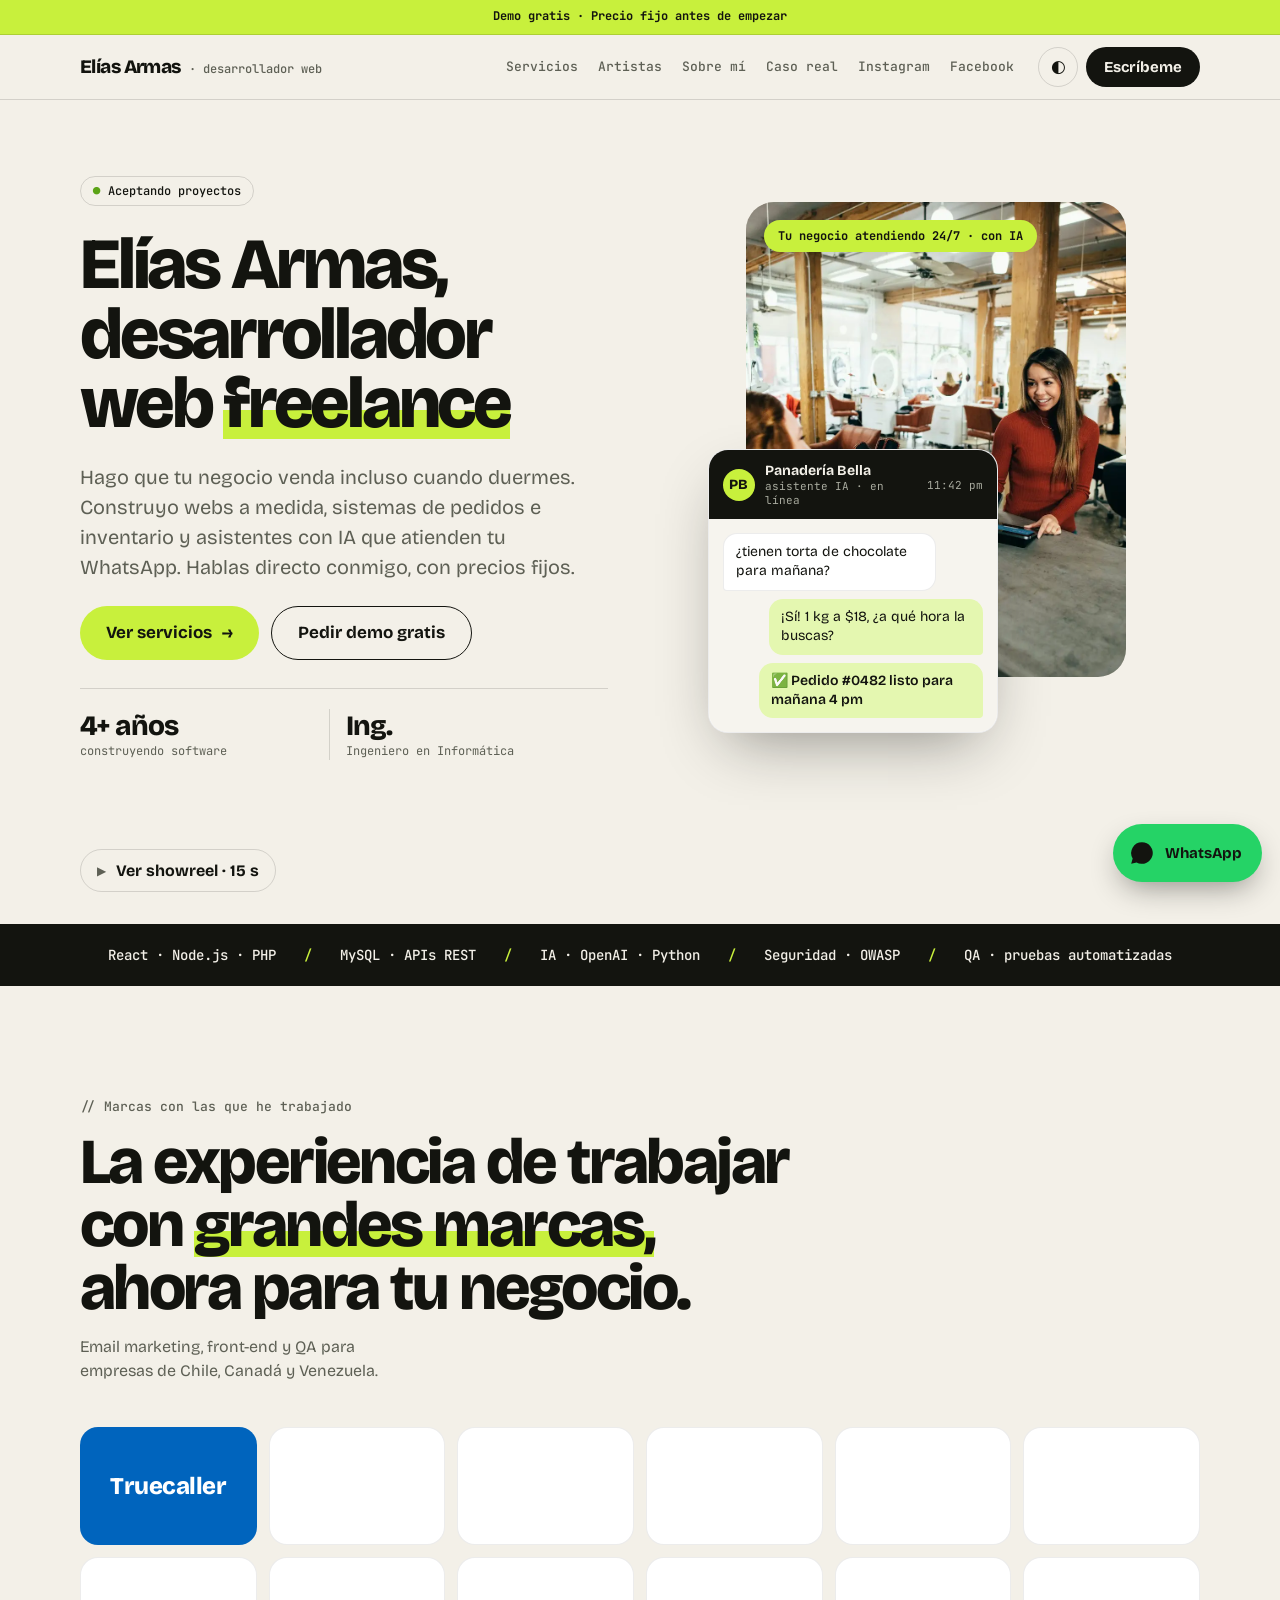
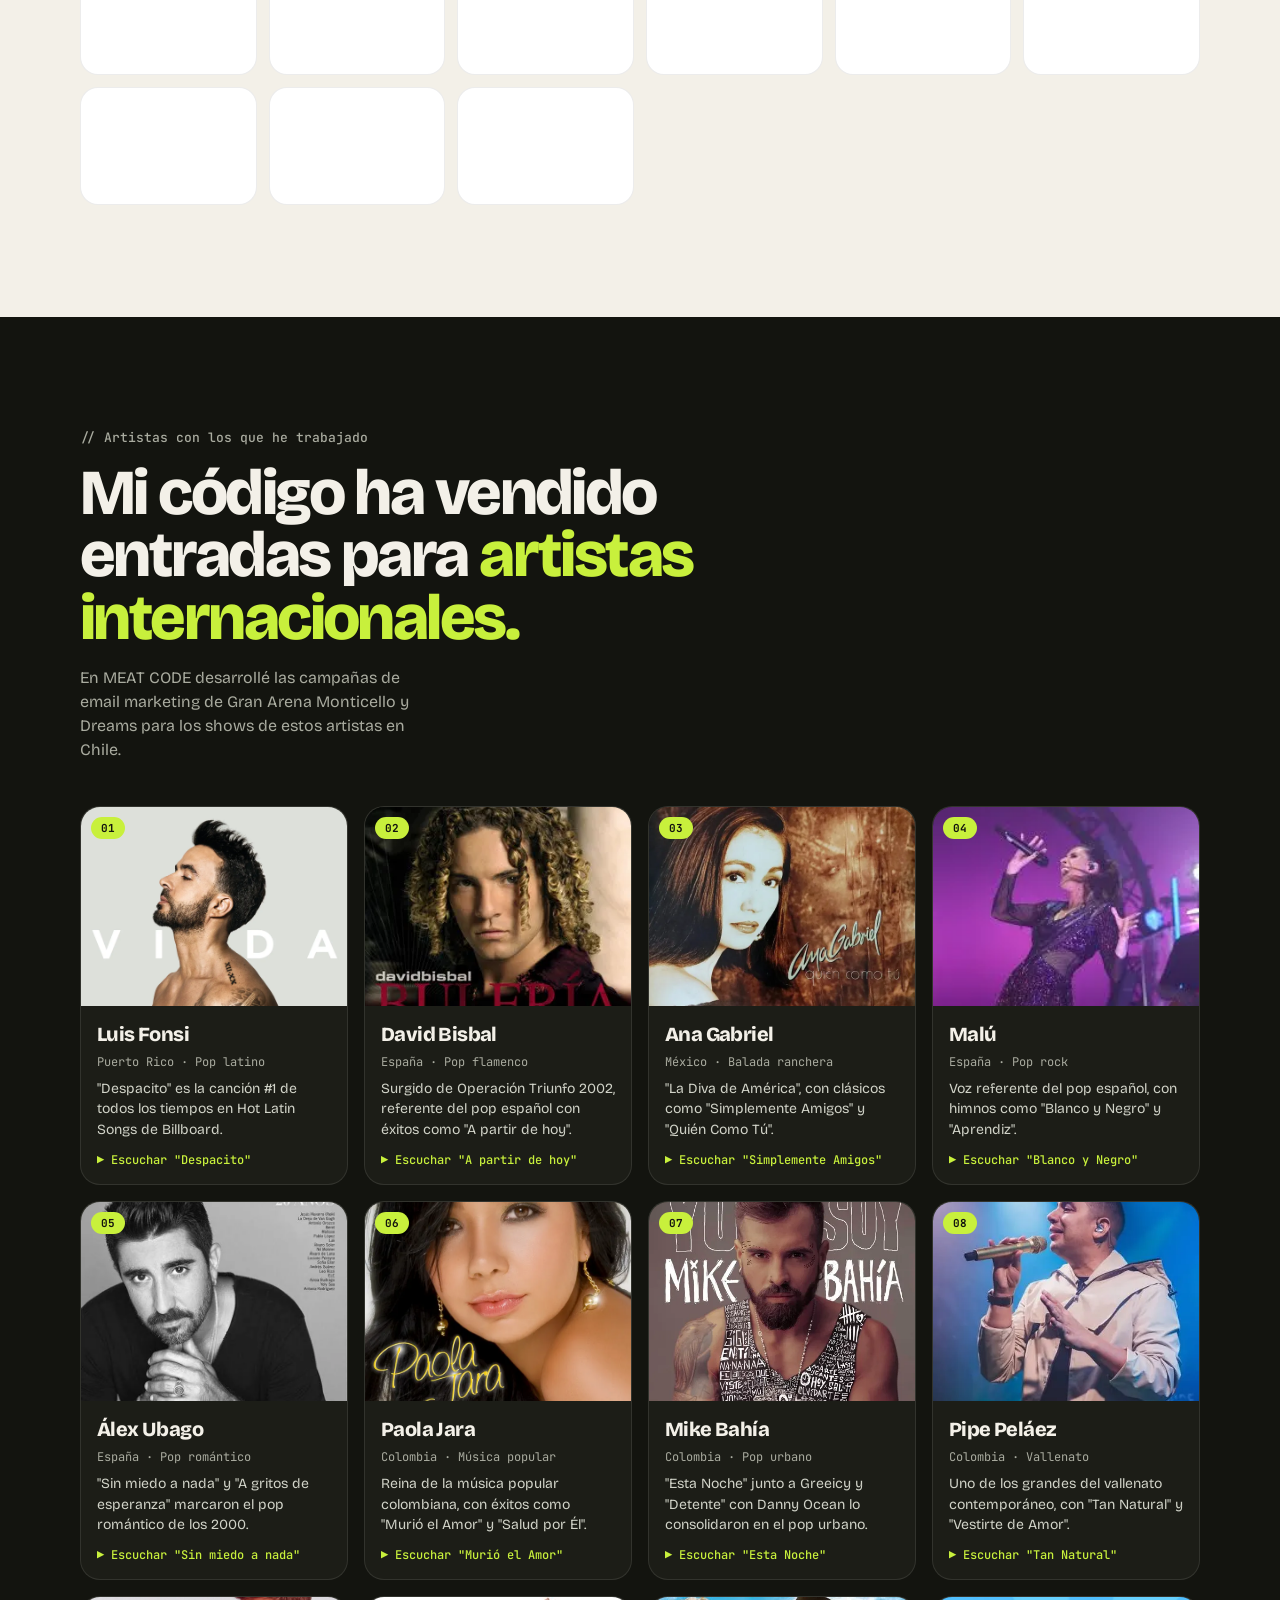
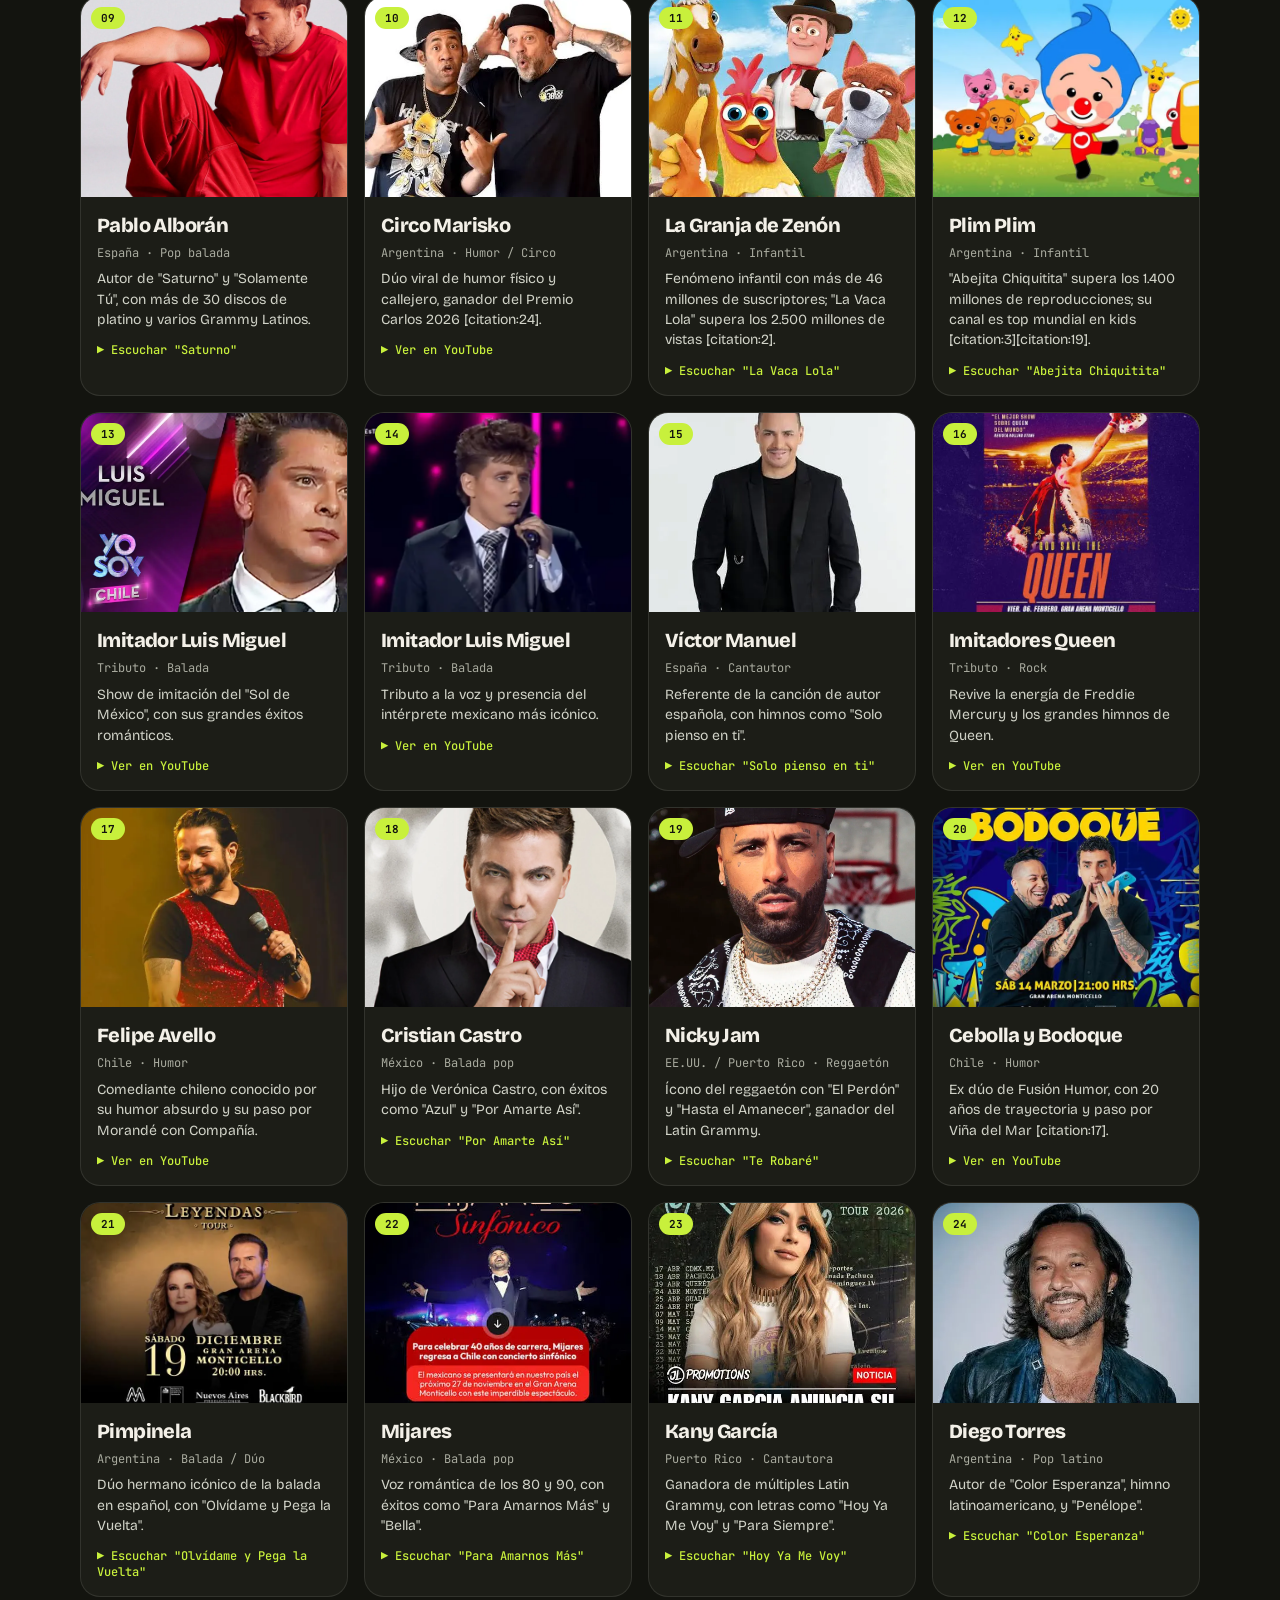
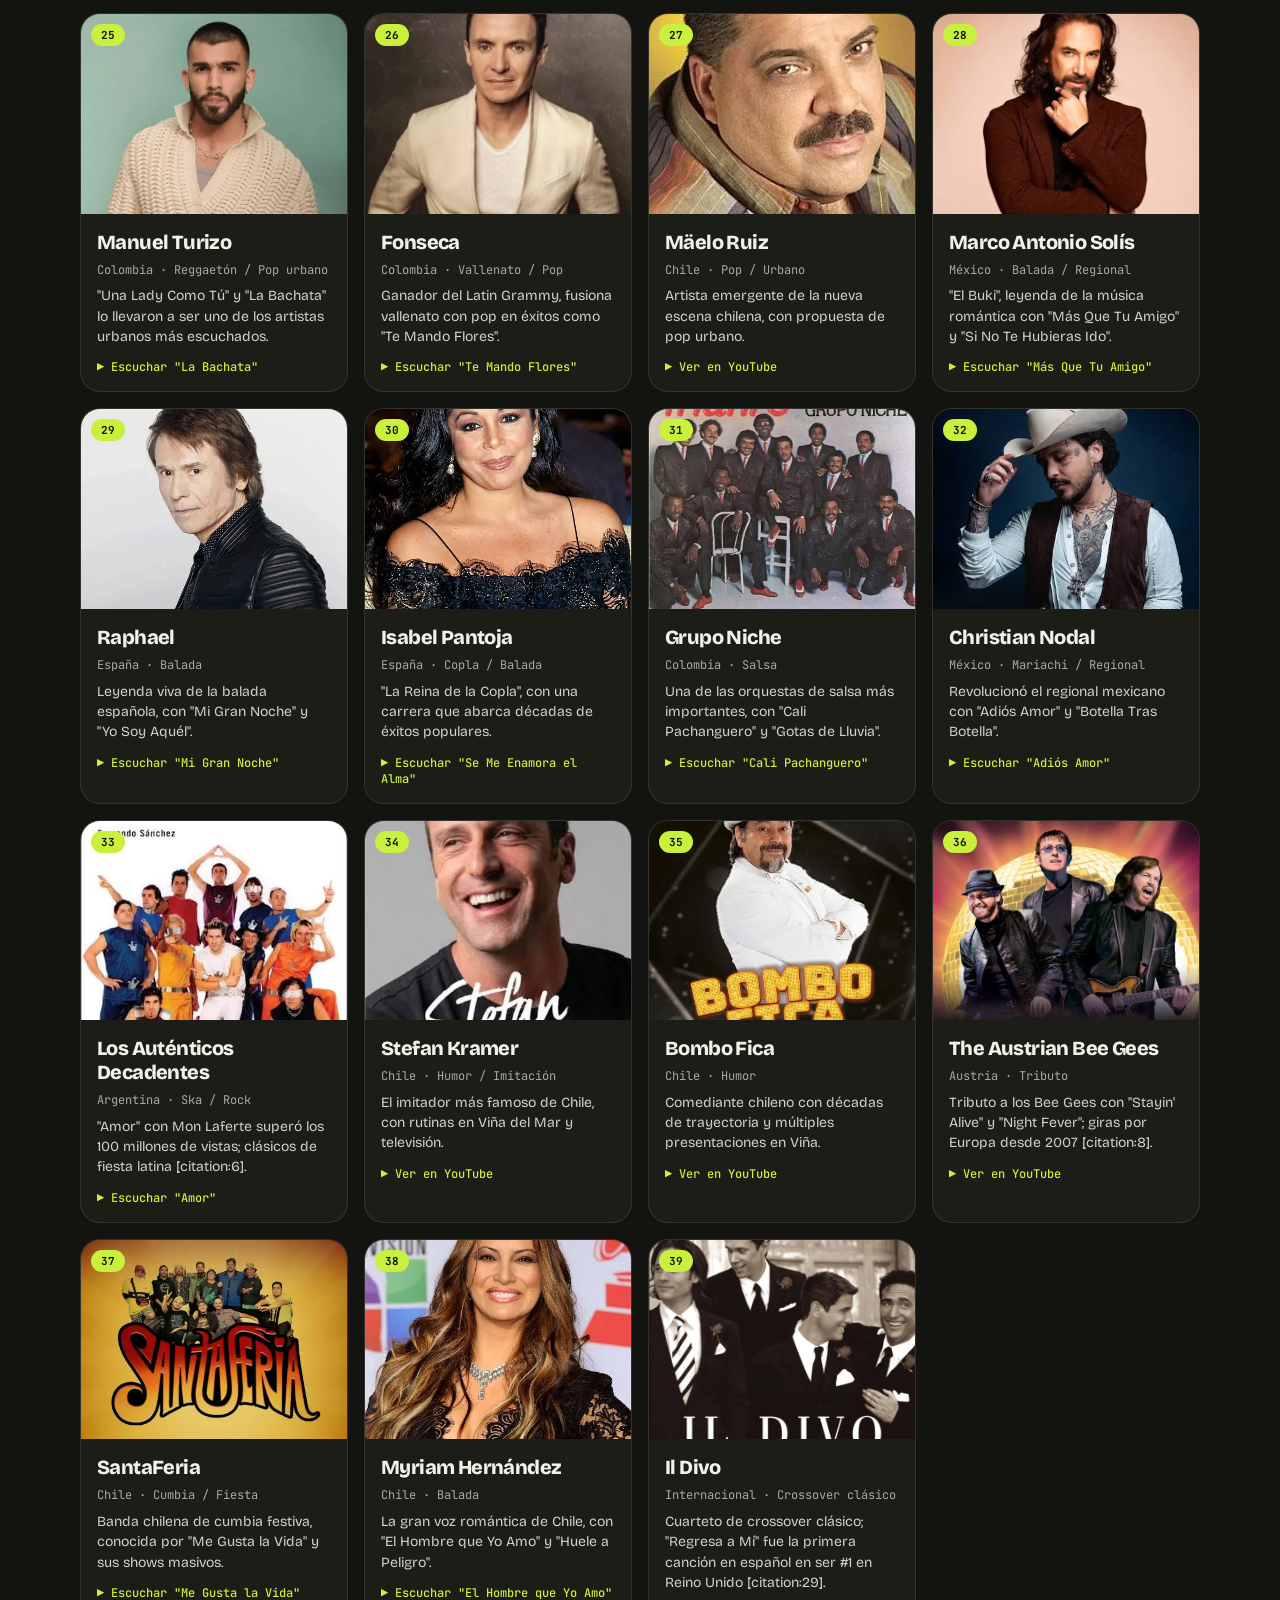
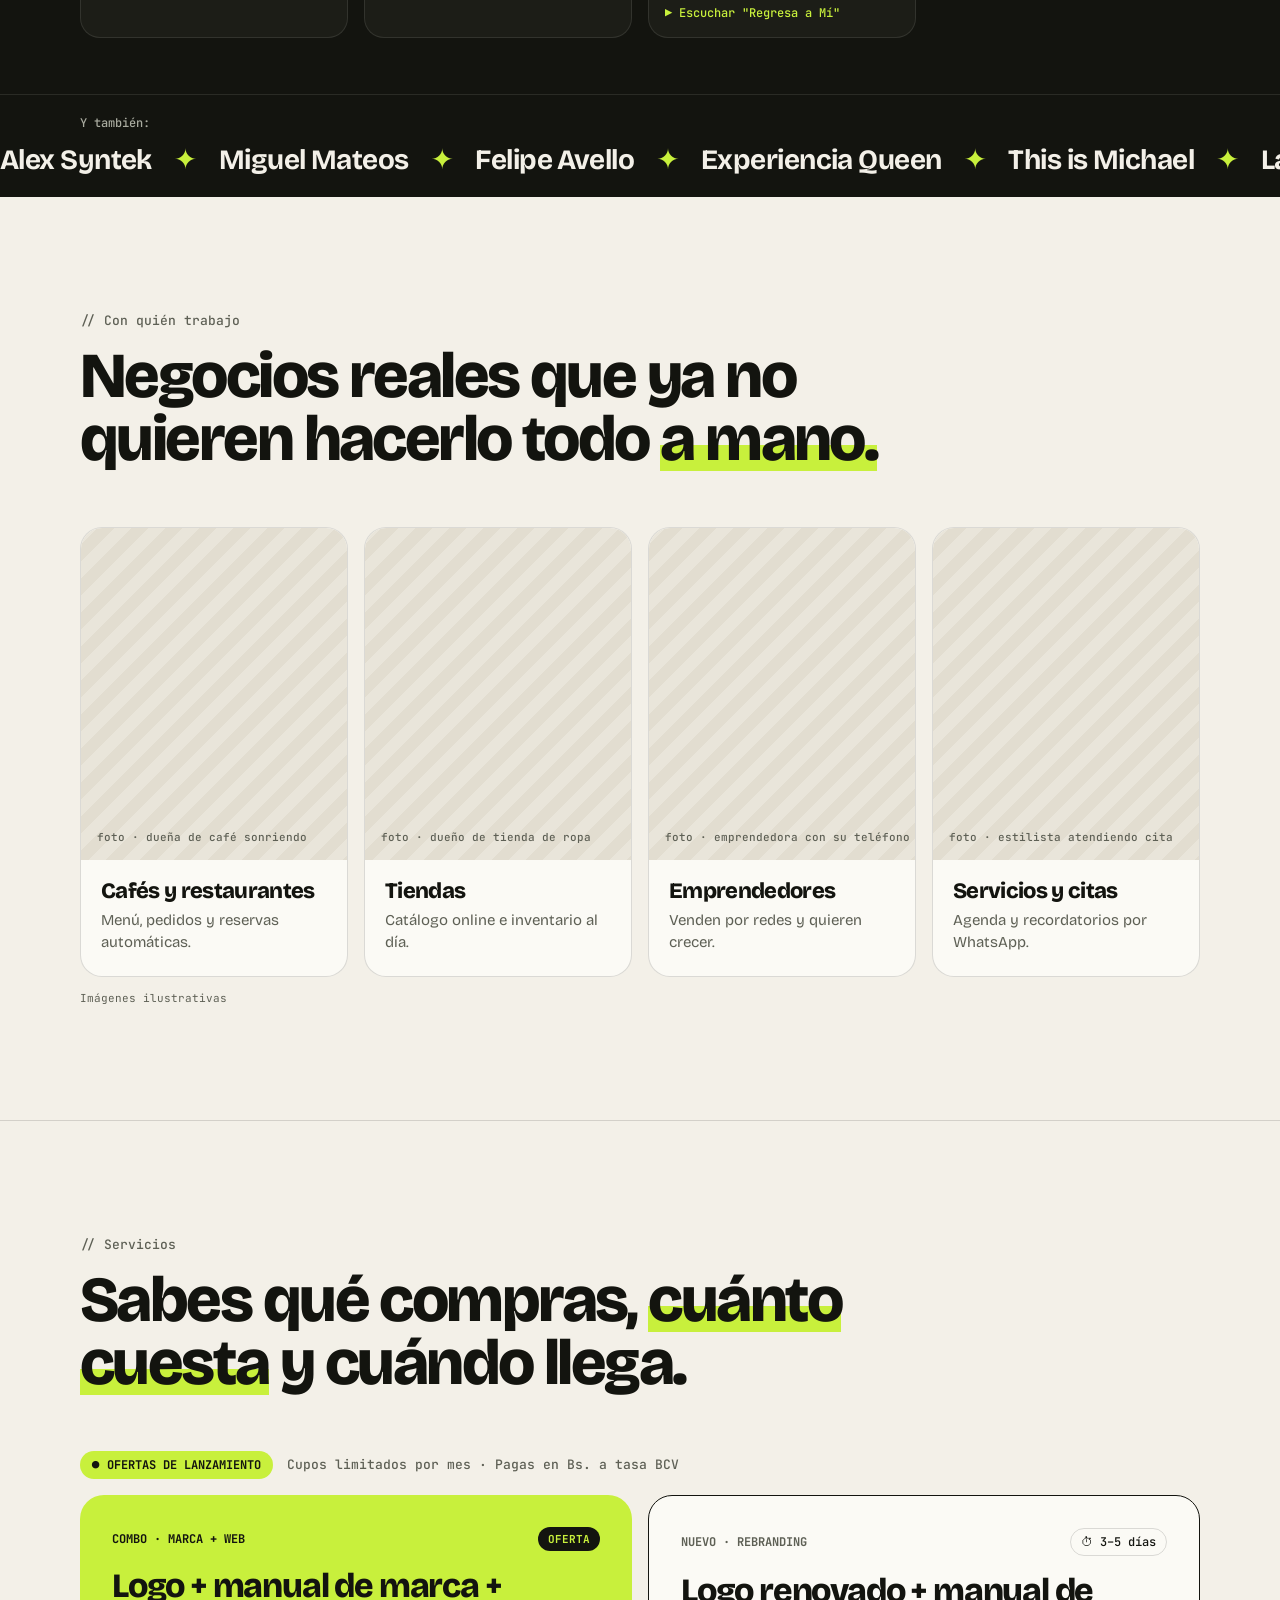
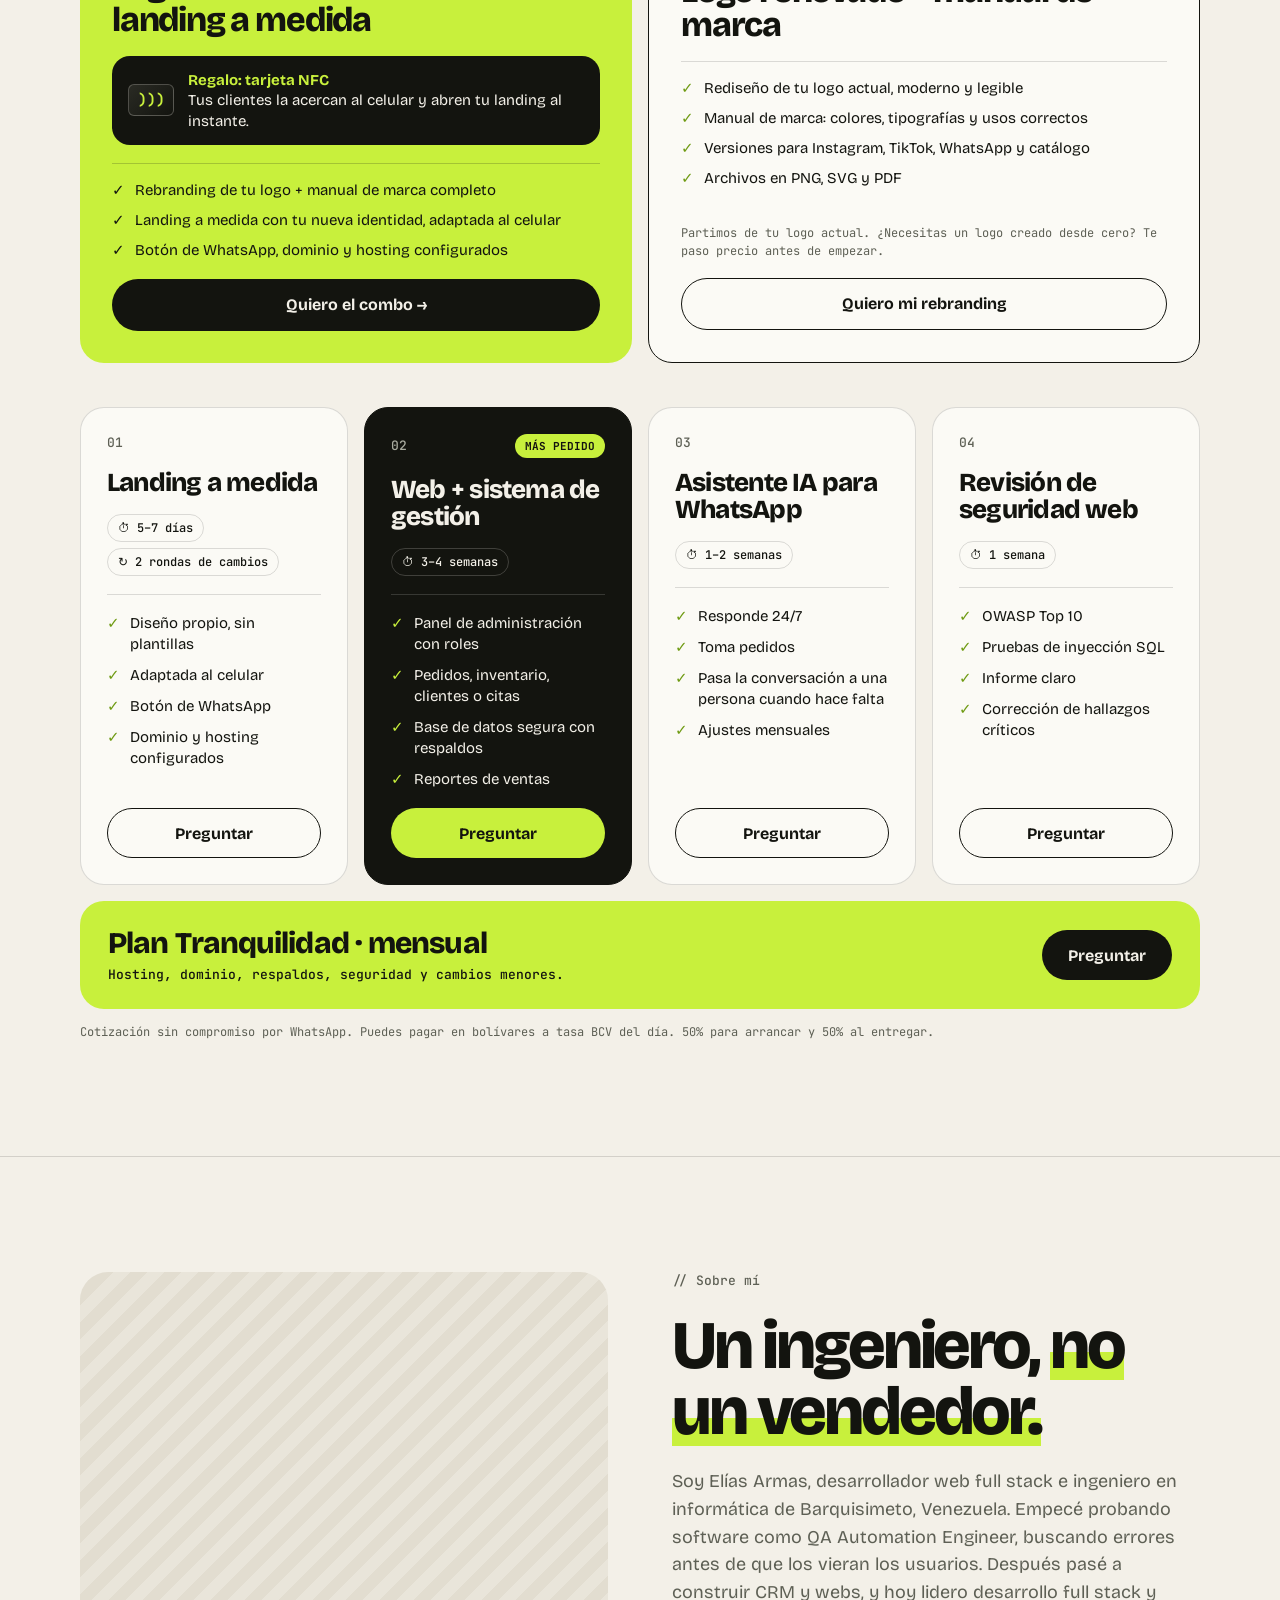
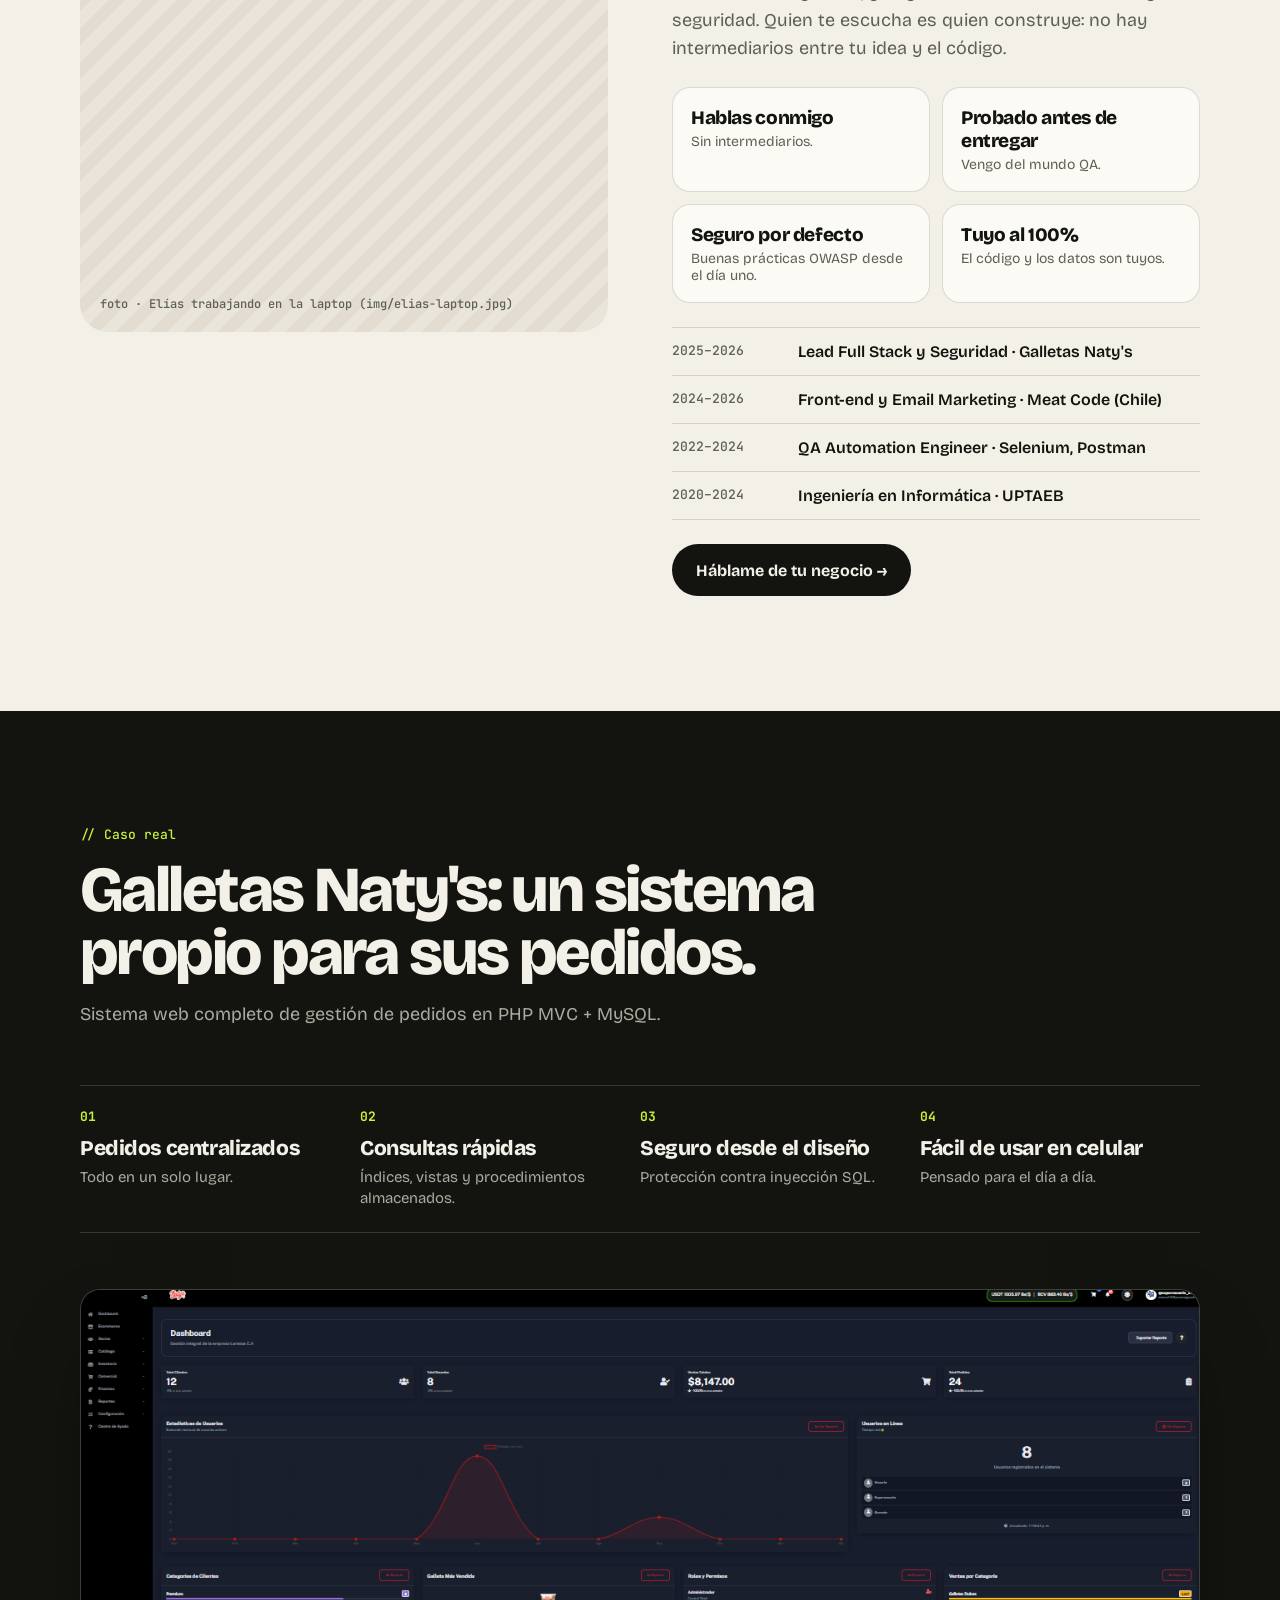
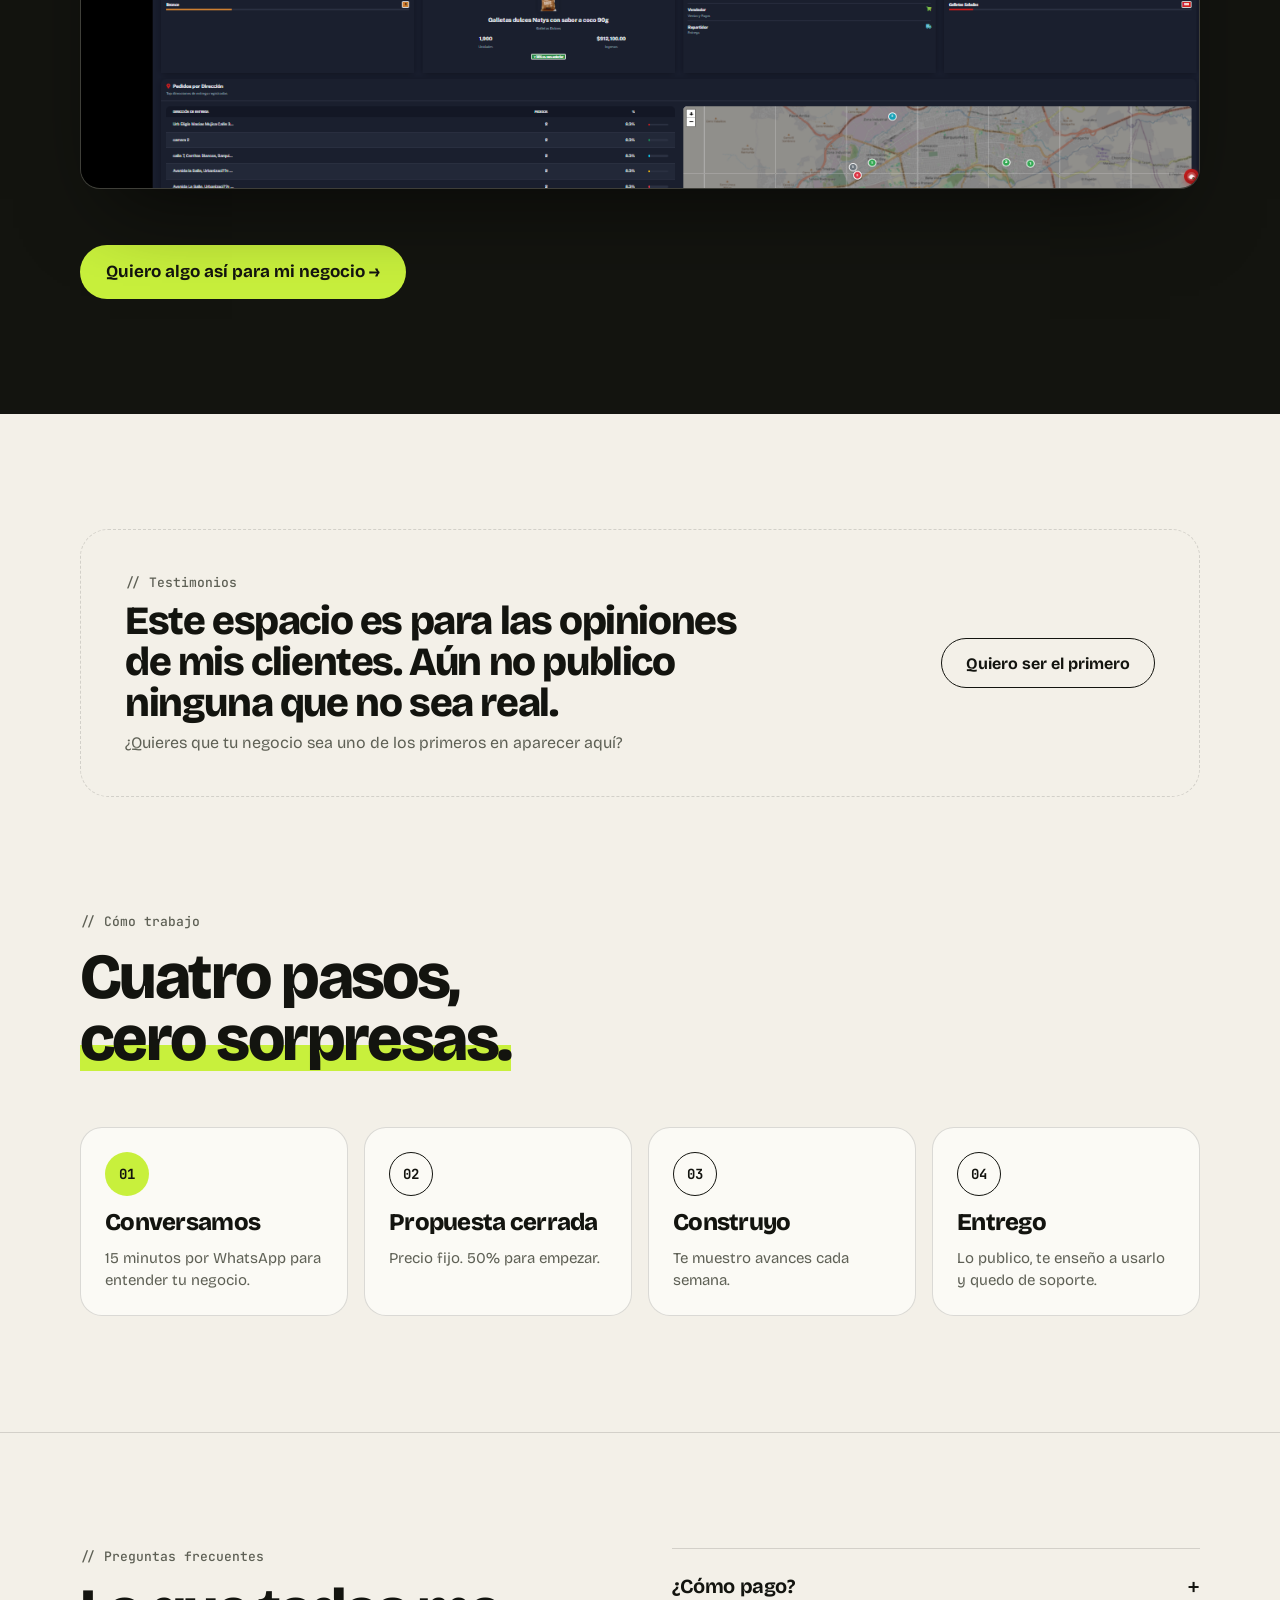
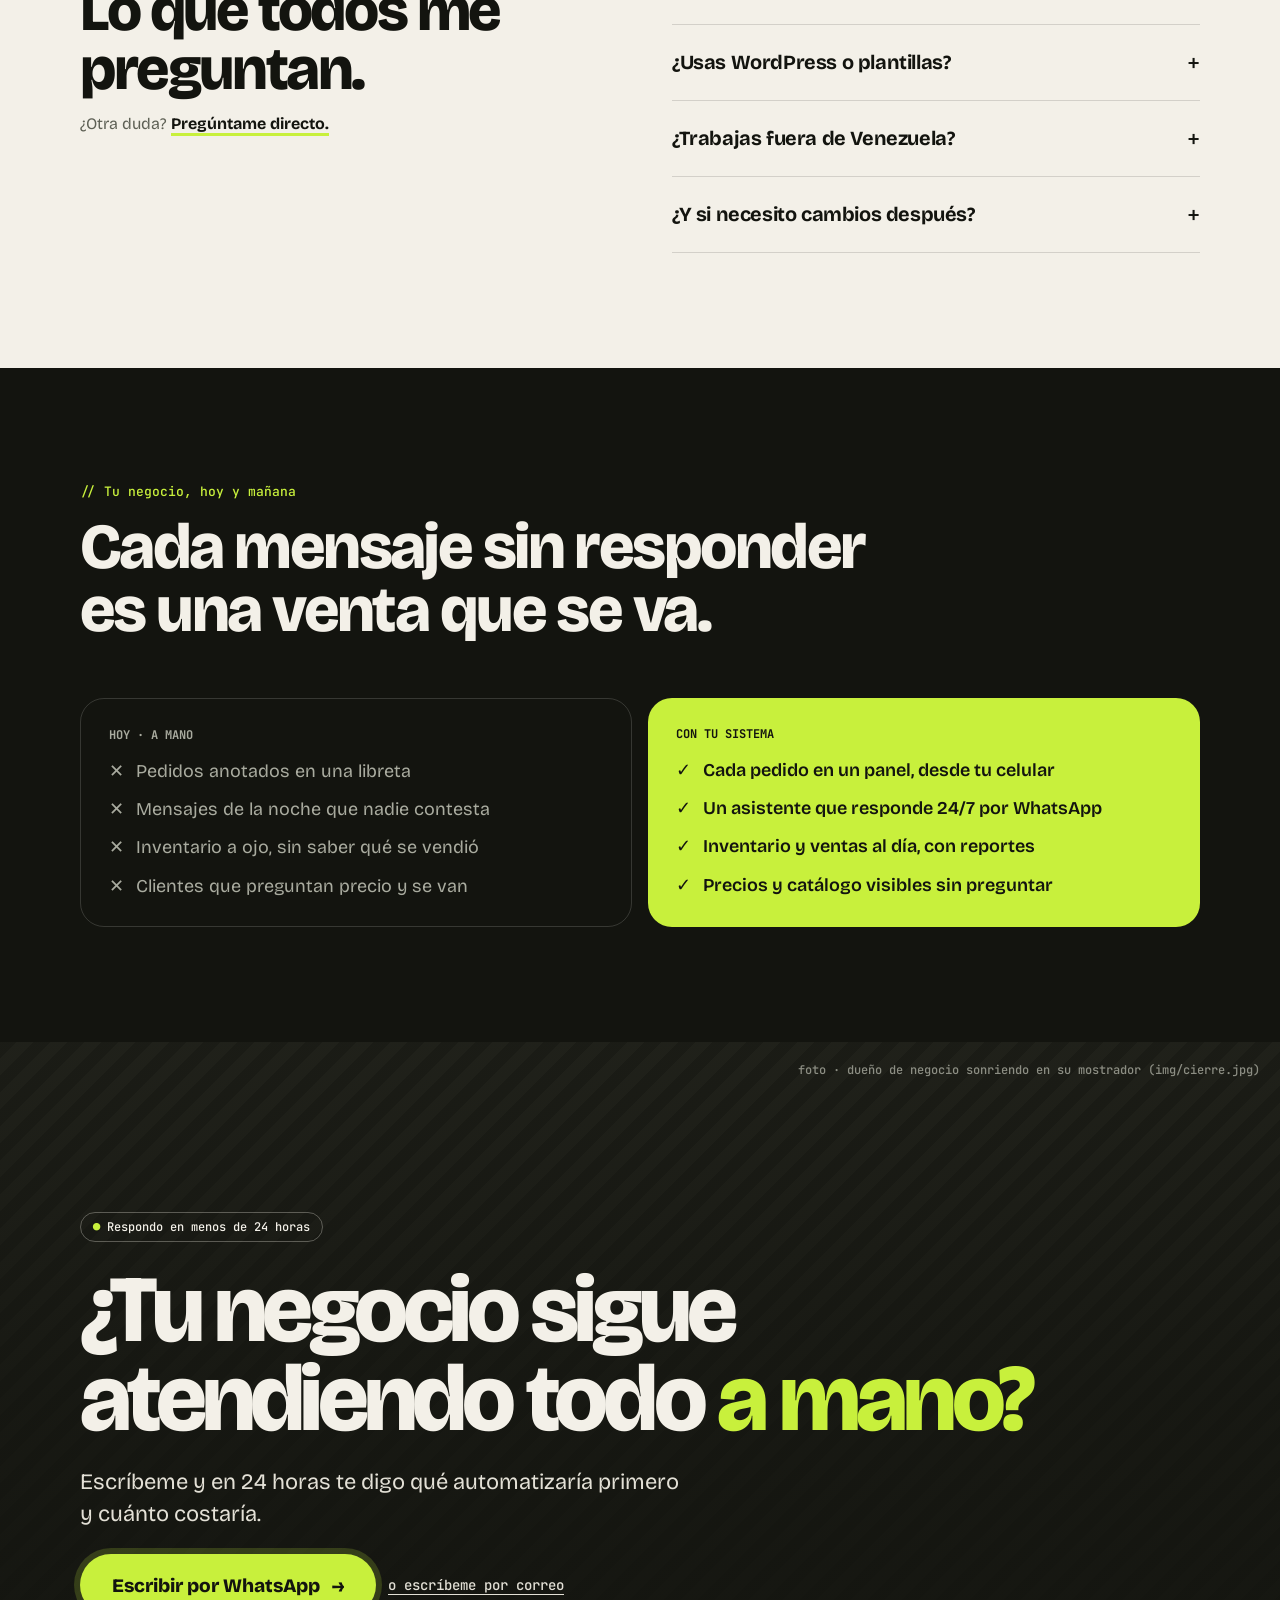
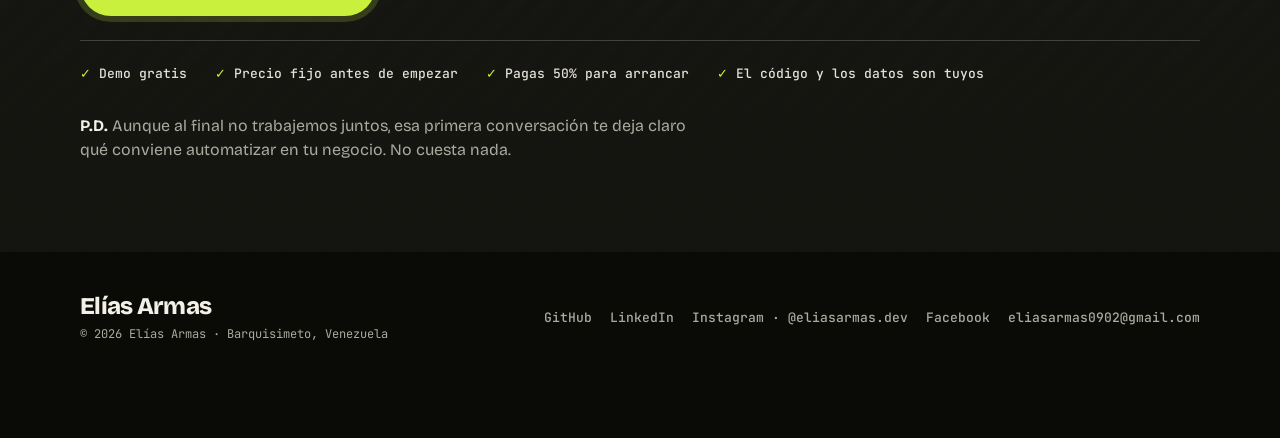
==== commit bbdf349c: "Mejora la carga inicial y el SEO de la portada" ====
--- a/index.html
+++ b/index.html
@@ -3,9 +3,9 @@
 <head>
 <meta charset="utf-8">
 <meta name="viewport" content="width=device-width, initial-scale=1">
-<title>Elías Armas · Ingeniero de software freelance</title>
+<title>Elías Armas | Desarrollador web freelance</title>
 <link rel="icon" href="favicon.svg" type="image/svg+xml">
-<meta name="description" content="Webs a medida, sistemas de pedidos e inventario y asistentes con IA para WhatsApp. Precios fijos y trato directo con el ingeniero.">
+<meta name="description" content="Soy Elías Armas, desarrollador web full stack de Barquisimeto, Venezuela. Creo webs a medida, sistemas de pedidos e inventario y asistentes con IA para WhatsApp.">
 <link rel="canonical" href="https://elias0902.github.io/">
 <meta name="robots" content="index, follow, max-image-preview:large, max-snippet:-1">
 
@@ -19,11 +19,13 @@
 {
   "@context": "https://schema.org",
   "@type": "Person",
+  "@id": "https://elias0902.github.io/#elias-armas",
   "name": "Elías Armas",
+  "alternateName": "eliasarmas.dev",
   "url": "https://elias0902.github.io/",
   "image": "https://elias0902.github.io/og.png",
-  "jobTitle": "Ingeniero de software freelance",
-  "description": "Desarrollo webs a medida, sistemas de pedidos e inventario y asistentes con IA para WhatsApp, con precios fijos y trato directo con el ingeniero.",
+  "jobTitle": "Desarrollador web full stack",
+  "description": "Desarrollador web freelance de Barquisimeto, Venezuela. Creo webs a medida, sistemas de pedidos e inventario y asistentes con IA para WhatsApp.",
   "email": "mailto:eliasarmas0902@gmail.com",
   "telephone": "+34604106763",
   "address": {
@@ -52,8 +54,8 @@
   ]
 }
 </script>
-<meta property="og:title" content="Elías Armas · Hago que tu negocio venda incluso cuando duermes">
-<meta property="og:description" content="Webs a medida, sistemas de gestión y asistentes IA para WhatsApp. Combo logo + landing con tarjeta NFC de regalo.">
+<meta property="og:title" content="Elías Armas | Desarrollador web freelance">
+<meta property="og:description" content="Soy Elías Armas, desarrollador web full stack de Barquisimeto, Venezuela. Creo webs a medida, sistemas de pedidos e inventario y asistentes con IA para WhatsApp.">
 <meta property="og:image" content="https://elias0902.github.io/og.png">
 <meta property="og:url" content="https://elias0902.github.io/">
 <meta name="twitter:card" content="summary_large_image">
@@ -69,12 +71,10 @@
 <link rel="stylesheet" href="styles.css">
 </head>
 <body>
-<div aria-label="Ventajas" style="background:#C8F03C;color:#13140F;overflow:hidden;white-space:nowrap;border-bottom:1px solid rgba(19,20,15,.15);">
-  <div data-marquee="" style="display:inline-flex;width:max-content;padding:9px 0;font:700 12px 'JetBrains Mono',monospace;letter-spacing:.02em;animation:ea-marquee 38s linear infinite;"><span style="display:inline-flex;align-items:center;gap:28px;padding-right:28px;">Demo gratis<span aria-hidden="true">✦</span></span><span style="display:inline-flex;align-items:center;gap:28px;padding-right:28px;">Precio fijo antes de empezar<span aria-hidden="true">✦</span></span><span style="display:inline-flex;align-items:center;gap:28px;padding-right:28px;">Respondo en menos de 24 horas<span aria-hidden="true">✦</span></span><span style="display:inline-flex;align-items:center;gap:28px;padding-right:28px;">Landings a medida<span aria-hidden="true">✦</span></span><span style="display:inline-flex;align-items:center;gap:28px;padding-right:28px;">Combo logo + landing + NFC de regalo<span aria-hidden="true">✦</span></span><span style="display:inline-flex;align-items:center;gap:28px;padding-right:28px;">Asistentes IA para WhatsApp<span aria-hidden="true">✦</span></span><span style="display:inline-flex;align-items:center;gap:28px;padding-right:28px;">El código y los datos son tuyos<span aria-hidden="true">✦</span></span><span style="display:inline-flex;align-items:center;gap:28px;padding-right:28px;">Pagas 50% para arrancar<span aria-hidden="true">✦</span></span><span style="display:inline-flex;align-items:center;gap:28px;padding-right:28px;">Demo gratis<span aria-hidden="true">✦</span></span><span style="display:inline-flex;align-items:center;gap:28px;padding-right:28px;">Precio fijo antes de empezar<span aria-hidden="true">✦</span></span><span style="display:inline-flex;align-items:center;gap:28px;padding-right:28px;">Respondo en menos de 24 horas<span aria-hidden="true">✦</span></span><span style="display:inline-flex;align-items:center;gap:28px;padding-right:28px;">Landings a medida<span aria-hidden="true">✦</span></span><span style="display:inline-flex;align-items:center;gap:28px;padding-right:28px;">Combo logo + landing + NFC de regalo<span aria-hidden="true">✦</span></span><span style="display:inline-flex;align-items:center;gap:28px;padding-right:28px;">Asistentes IA para WhatsApp<span aria-hidden="true">✦</span></span><span style="display:inline-flex;align-items:center;gap:28px;padding-right:28px;">El código y los datos son tuyos<span aria-hidden="true">✦</span></span><span style="display:inline-flex;align-items:center;gap:28px;padding-right:28px;">Pagas 50% para arrancar<span aria-hidden="true">✦</span></span></div>
-</div>
-<header style="position:sticky;top:0;z-index:50;background:color-mix(in oklab,var(--bg) 88%,transparent);backdrop-filter:blur(12px);-webkit-backdrop-filter:blur(12px);border-bottom:1px solid var(--line);">
+<div class="promo">Demo gratis <span aria-hidden="true">·</span> Precio fijo antes de empezar</div>
+<header style="position:sticky;top:0;z-index:50;background:var(--bg);border-bottom:1px solid var(--line);">
   <nav style="max-width:1200px;margin:0 auto;padding:12px clamp(18px,4vw,40px);display:flex;flex-wrap:wrap;align-items:center;gap:10px 24px;">
-    <a href="#top" style="flex:1 1 auto;display:flex;align-items:baseline;gap:8px;font-weight:800;font-size:19px;letter-spacing:-0.03em;">Elías Armas <span style="font:500 12px 'JetBrains Mono',monospace;color:var(--muted);letter-spacing:0;">· ing. de software</span></a>
+    <a href="#top" style="flex:1 1 auto;display:flex;align-items:baseline;gap:8px;font-weight:800;font-size:19px;letter-spacing:-0.03em;">Elías Armas <span style="font:500 12px 'JetBrains Mono',monospace;color:var(--muted);letter-spacing:0;">· desarrollador web</span></a>
     <div style="display:flex;gap:20px;font:500 13px 'JetBrains Mono',monospace;color:var(--muted);">
       <a href="#servicios" class="h1">Servicios</a>
       <a href="#artistas" class="h2">Artistas</a>
@@ -91,21 +91,11 @@
 </header>
 
 <main id="top">
-<section id="showreel" aria-label="Showreel de Elías Armas, desarrollador de aplicaciones">
-  <canvas aria-hidden="true"></canvas>
-  <div class="sr-ui">
-    <button type="button" id="srReplay">↻ Repetir</button>
-    <a href="#inicio" id="srSkip">Saltar intro ↓</a>
-  </div>
-</section>
 <section id="inicio" style="scroll-margin-top:70px;max-width:1200px;margin:0 auto;padding:clamp(32px,6vw,80px) clamp(18px,4vw,40px) clamp(48px,7vw,96px);display:grid;grid-template-columns:repeat(auto-fit,minmax(min(100%,460px),1fr));gap:clamp(40px,5vw,72px);align-items:center;">
   <div style="display:flex;flex-direction:column;gap:24px;">
-    <div style="display:flex;flex-wrap:wrap;gap:10px;align-items:center;">
-      <span style="display:inline-flex;align-items:center;gap:8px;padding:6px 12px;border-radius:999px;border:1px solid var(--line);font:500 12px 'JetBrains Mono',monospace;"><span style="color:#5BA316;">●</span> Aceptando proyectos</span>
-      <span style="font-size:18px;font-weight:500;color:var(--muted);">Hola, soy Elías 👋</span>
-    </div>
-    <h1 id="typed" style="margin:0;font-size:clamp(40px,6vw,72px);line-height:.96;font-weight:800;letter-spacing:-0.045em;text-wrap:balance;">Hago que tu negocio <span style="background:linear-gradient(180deg,transparent 58%,#C8F03C 58%,#C8F03C 92%,transparent 92%);">venda</span> incluso cuando duermes.</h1>
-    <p style="margin:0;max-width:540px;font-size:clamp(17px,1.6vw,20px);line-height:1.5;color:var(--muted);text-wrap:pretty;">Construyo webs a medida, sistemas de pedidos e inventario y asistentes con IA que atienden tu WhatsApp. Hablas directo conmigo, con precios fijos.</p>
+    <span style="display:inline-flex;align-self:flex-start;align-items:center;gap:8px;padding:6px 12px;border-radius:999px;border:1px solid var(--line);font:500 12px 'JetBrains Mono',monospace;"><span style="color:#5BA316;">●</span> Aceptando proyectos</span>
+    <h1 style="margin:0;font-size:clamp(40px,6vw,72px);line-height:.96;font-weight:800;letter-spacing:-0.045em;text-wrap:balance;">Elías Armas, desarrollador web <span style="background:linear-gradient(180deg,transparent 58%,#C8F03C 58%,#C8F03C 92%,transparent 92%);">freelance</span></h1>
+    <p style="margin:0;max-width:540px;font-size:clamp(17px,1.6vw,20px);line-height:1.5;color:var(--muted);text-wrap:pretty;">Hago que tu negocio venda incluso cuando duermes. Construyo webs a medida, sistemas de pedidos e inventario y asistentes con IA que atienden tu WhatsApp. Hablas directo conmigo, con precios fijos.</p>
     <div style="display:flex;flex-wrap:wrap;gap:12px;">
       <a href="#servicios" style="display:inline-flex;align-items:center;gap:10px;height:54px;padding:0 26px;border-radius:999px;background:#C8F03C;color:#13140F;font-weight:700;font-size:17px;" class="h5">Ver servicios <span>→</span></a>
       <a href="https://wa.me/34604106763?text=Hola%20El%C3%ADas%2C%20quiero%20pedir%20una%20demo%20gratis" target="_blank" rel="noopener" style="display:inline-flex;align-items:center;height:54px;padding:0 26px;border-radius:999px;border:1.5px solid var(--ink);font-weight:700;font-size:17px;" class="h6">Pedir demo gratis</a>
@@ -119,7 +109,6 @@
 
   <div style="position:relative;padding-bottom:56px;width:100%;max-width:380px;justify-self:center;">
     <div style="position:relative;overflow:hidden;border-radius:28px;aspect-ratio:4/5;background:repeating-linear-gradient(135deg,var(--stA) 0 12px,var(--stB) 12px 24px);">
-      <span style="position:absolute;left:20px;top:50%;font:500 12px 'JetBrains Mono',monospace;color:var(--muted);">imagen · img/hero.jpg</span>
       <picture><source srcset="img/hero.webp" type="image/webp">
       <img src="img/hero.jpg" width="900" height="1125" fetchpriority="high" decoding="async" alt="Dueña de un negocio atendiendo a un cliente en su mostrador" style="position:absolute;inset:0;width:100%;height:100%;object-fit:cover;"></picture>
       <span style="position:absolute;top:18px;left:18px;right:18px;width:fit-content;padding:8px 14px;border-radius:999px;background:#C8F03C;color:#13140F;font:700 12px 'JetBrains Mono',monospace;">Tu negocio atendiendo 24/7 · con IA</span>
@@ -139,7 +128,19 @@
   </div>
 </section>
 
-<section aria-label="Tecnologías" style="background:var(--dark);color:var(--onDark);">
+<details id="showreel" hidden>
+  <summary><span aria-hidden="true">▶</span> Ver showreel · 15 s</summary>
+  <div class="sr-player">
+    <canvas aria-hidden="true"></canvas>
+    <p class="sr-status" role="status"></p>
+    <div class="sr-ui" hidden>
+      <button type="button" id="srReplay">↻ Repetir</button>
+      <a href="#tecnologias" id="srSkip">Continuar ↓</a>
+    </div>
+  </div>
+</details>
+
+<section id="tecnologias" aria-label="Tecnologías" style="scroll-margin-top:90px;background:var(--dark);color:var(--onDark);">
   <div style="max-width:1200px;margin:0 auto;padding:22px clamp(18px,4vw,40px);display:flex;flex-wrap:wrap;justify-content:center;gap:10px 28px;font:500 14px 'JetBrains Mono',monospace;">
     <span>React · Node.js · PHP</span><span style="color:#C8F03C;">/</span>
     <span>MySQL · APIs REST</span><span style="color:#C8F03C;">/</span>
@@ -693,7 +694,7 @@
       <!-- 37 SantaFeria -->
       <article style="position:relative;display:flex;flex-direction:column;border-radius:20px;background:#1C1D17;border:1px solid rgba(243,240,232,.1);overflow:hidden;">
         <div style="position:relative;aspect-ratio:4/3;overflow:hidden;background:#2A2B24;">
-          <img src="img/artistas/37-santaferia.webp" alt="SantaFeria" loading="lazy" style="width:100%;height:100%;object-fit:cover;transition:transform .3s;" onmouseover="this.style.transform='scale(1.05)'" onmouseout="this.style.transform='scale(1)'">
+          <img src="img/artistas/37-SantaFeria.webp" alt="SantaFeria" loading="lazy" style="width:100%;height:100%;object-fit:cover;transition:transform .3s;" onmouseover="this.style.transform='scale(1.05)'" onmouseout="this.style.transform='scale(1)'">
           <span style="position:absolute;top:10px;left:10px;padding:4px 10px;border-radius:999px;background:#C8F03C;color:#13140F;font:700 11px 'JetBrains Mono',monospace;">37</span>
         </div>
         <div style="display:flex;flex-direction:column;gap:8px;padding:16px;">
@@ -879,7 +880,7 @@
     <div style="display:flex;flex-direction:column;gap:24px;">
       <span style="font:500 13px 'JetBrains Mono',monospace;color:var(--muted);">// Sobre mí</span>
       <h2 style="margin:0;font-size:clamp(38px,5.6vw,68px);line-height:.96;font-weight:800;letter-spacing:-0.045em;text-wrap:balance;">Un ingeniero, <span style="background:linear-gradient(180deg,transparent 58%,#C8F03C 58%,#C8F03C 92%,transparent 92%);">no un vendedor.</span></h2>
-      <p style="margin:0;font-size:18px;line-height:1.55;color:var(--muted);text-wrap:pretty;">Soy Elías Armas, Ingeniero en Informática de Barquisimeto. Empecé probando software como QA Automation Engineer, buscando errores antes de que los vieran los usuarios. Después pasé a construir CRM y webs, y hoy lidero desarrollo full stack y seguridad. Quien te escucha es quien construye: no hay intermediarios entre tu idea y el código.</p>
+      <p style="margin:0;font-size:18px;line-height:1.55;color:var(--muted);text-wrap:pretty;">Soy Elías Armas, desarrollador web full stack e ingeniero en informática de Barquisimeto, Venezuela. Empecé probando software como QA Automation Engineer, buscando errores antes de que los vieran los usuarios. Después pasé a construir CRM y webs, y hoy lidero desarrollo full stack y seguridad. Quien te escucha es quien construye: no hay intermediarios entre tu idea y el código.</p>
       <div style="display:grid;grid-template-columns:repeat(auto-fit,minmax(min(100%,220px),1fr));gap:12px;">
         <div style="padding:18px;border:1px solid var(--line);border-radius:18px;background:var(--card);"><div style="font-size:19px;font-weight:800;letter-spacing:-0.02em;">Hablas conmigo</div><div style="font-size:14px;color:var(--muted);margin-top:4px;">Sin intermediarios.</div></div>
         <div style="padding:18px;border:1px solid var(--line);border-radius:18px;background:var(--card);"><div style="font-size:19px;font-weight:800;letter-spacing:-0.02em;">Probado antes de entregar</div><div style="font-size:14px;color:var(--muted);margin-top:4px;">Vengo del mundo QA.</div></div>
@@ -1016,7 +1017,7 @@
     <div style="display:flex;flex-wrap:wrap;gap:18px;font:500 13px 'JetBrains Mono',monospace;color:#A9AB9F;">
       <a href="https://github.com/Elias0902" target="_blank" rel="noopener" class="h31">GitHub</a>
       <a href="https://www.linkedin.com/in/eliperezdev" target="_blank" rel="noopener" class="h32">LinkedIn</a>
-      <a href="https://www.instagram.com/eliasarmas.dev/" target="_blank" rel="noopener" class="h35">Instagram</a>
+      <a href="https://www.instagram.com/eliasarmas.dev/" target="_blank" rel="noopener" class="h35">Instagram · @eliasarmas.dev</a>
       <a href="https://www.facebook.com/eliasarmas.dev" target="_blank" rel="noopener" class="h36">Facebook</a>
       <a href="mailto:eliasarmas0902@gmail.com" class="h33">eliasarmas0902@gmail.com</a>
     </div>
@@ -1028,7 +1029,6 @@
   WhatsApp
 </a>
 <script defer src="main.js"></script>
-<script defer src="intro.js"></script>
 <script async src="https://www.googletagmanager.com/gtag/js?id=G-W7C3LJLS1P"></script>
 <script>window.dataLayer=window.dataLayer||[];function gtag(){dataLayer.push(arguments);}gtag('js',new Date());gtag('config','G-W7C3LJLS1P');</script>
 </body>
--- a/styles.css
+++ b/styles.css
@@ -10,9 +10,9 @@
 summary::-webkit-details-marker{display:none}
 details[open] summary span:last-child{transform:rotate(45deg)}
 img{display:block}
-@keyframes ea-blink{50%{opacity:0}}
 @keyframes ea-marquee{from{transform:translateX(0)}to{transform:translateX(-50%)}}
-@media (prefers-reduced-motion:reduce){[data-marquee]{animation:none!important}}
+@media (prefers-reduced-motion:reduce){html{scroll-behavior:auto}[data-marquee]{animation:none!important}}
+.promo{background:#C8F03C;color:#13140F;text-align:center;padding:9px 18px;border-bottom:1px solid rgba(19,20,15,.15);font:700 12px/1.3 'JetBrains Mono',monospace}
 
 /* hover */
 .h1{transition:all .2s ease}.h1:hover{color:var(--ink) !important}
@@ -52,12 +52,18 @@
 .h35{transition:all .2s ease}.h35:hover{transform:translateY(-3px) !important;border-color:#C8F03C !important}
 
 /* Showreel (intro animada) */
-#showreel{position:relative;height:clamp(520px,calc(100svh - 100px),920px);background:#0B0C08;overflow:hidden}
-#showreel canvas{position:absolute;inset:0;width:100%;height:100%;display:block}
-.sr-ui{position:absolute;left:clamp(14px,3vw,32px);bottom:clamp(44px,5vw,58px);display:flex;gap:8px;z-index:2}
+#showreel{max-width:1200px;margin:0 auto 32px;padding:0 clamp(18px,4vw,40px);scroll-margin-top:90px}
+#showreel summary{display:inline-flex;align-items:center;gap:10px;padding:11px 16px;border:1px solid var(--line);border-radius:999px;font-weight:700}
+#showreel summary span{color:var(--muted);font-size:.75em}
+#showreel[open] summary{margin-bottom:12px}
+#showreel[open] summary span{transform:rotate(90deg)}
+.sr-player{position:relative;height:clamp(420px,calc(100svh - 160px),780px);background:#0B0C08;overflow:hidden;border-radius:20px}
+.sr-player canvas{position:absolute;inset:0;width:100%;height:100%;display:block}
+.sr-status{position:absolute;inset:0;display:grid;place-items:center;text-align:center;margin:0;padding:24px;color:#F3F0E8}
+.sr-status:empty{display:none}
+.sr-ui:not([hidden]){position:absolute;left:clamp(14px,3vw,32px);bottom:clamp(34px,5vw,58px);display:flex;gap:8px;z-index:2}
 .sr-ui button,.sr-ui a{display:inline-flex;align-items:center;height:36px;padding:0 15px;white-space:nowrap;border-radius:999px;border:1px solid rgba(243,240,232,.25);background:rgba(11,12,8,.55);color:#F3F0E8;font:500 12px 'JetBrains Mono',monospace;cursor:pointer;-webkit-backdrop-filter:blur(8px);backdrop-filter:blur(8px);transition:all .2s ease}
 .sr-ui button:hover,.sr-ui a:hover{background:#C8F03C;color:#13140F;border-color:#C8F03C}
-#showreel:not(.sr-done) #srReplay{opacity:.6}
 #showreel.sr-done #srSkip{background:#C8F03C;color:#13140F;border-color:#C8F03C}
-@media (max-width:720px){#showreel{height:clamp(500px,calc(100svh - 200px),820px)}}
+@media (max-width:720px){.sr-player{height:clamp(420px,calc(100svh - 180px),620px)}}
 @media (max-width:520px){.sr-ui button,.sr-ui a{height:32px;padding:0 12px;font-size:11px}}
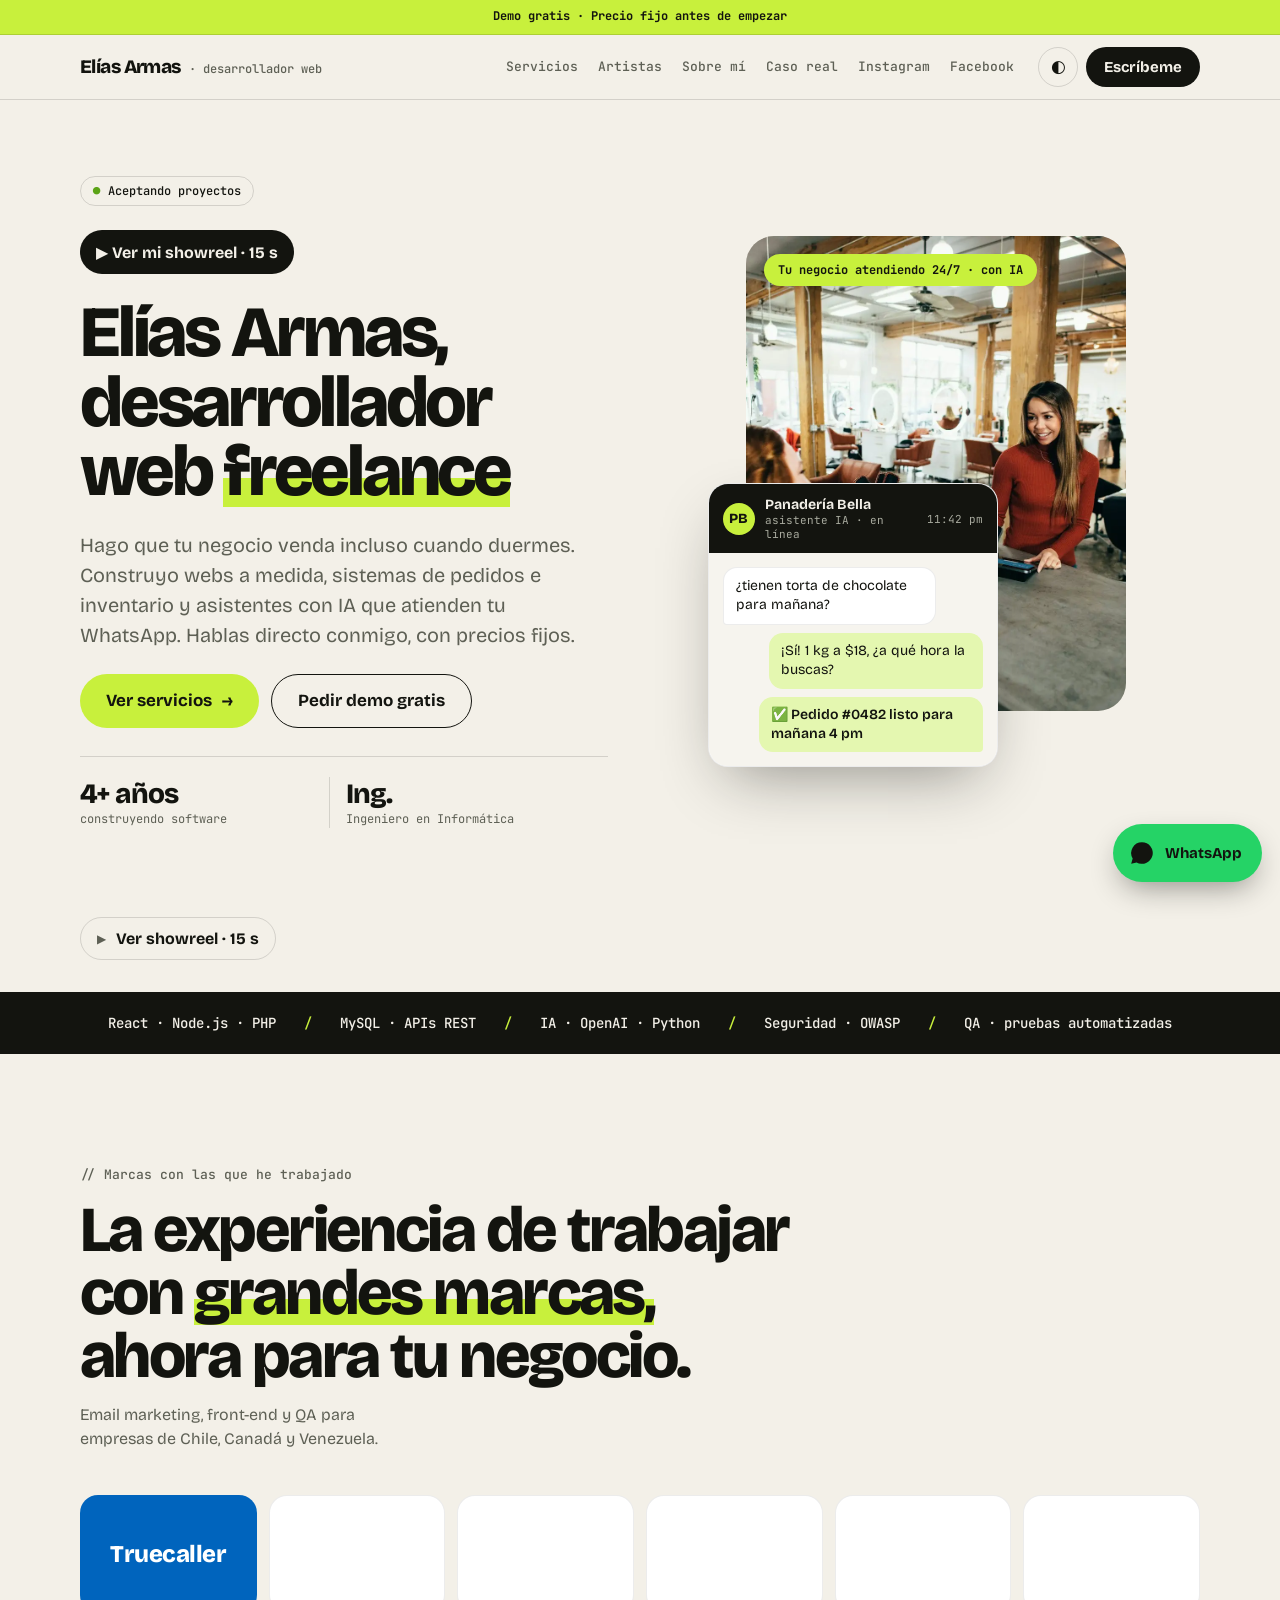
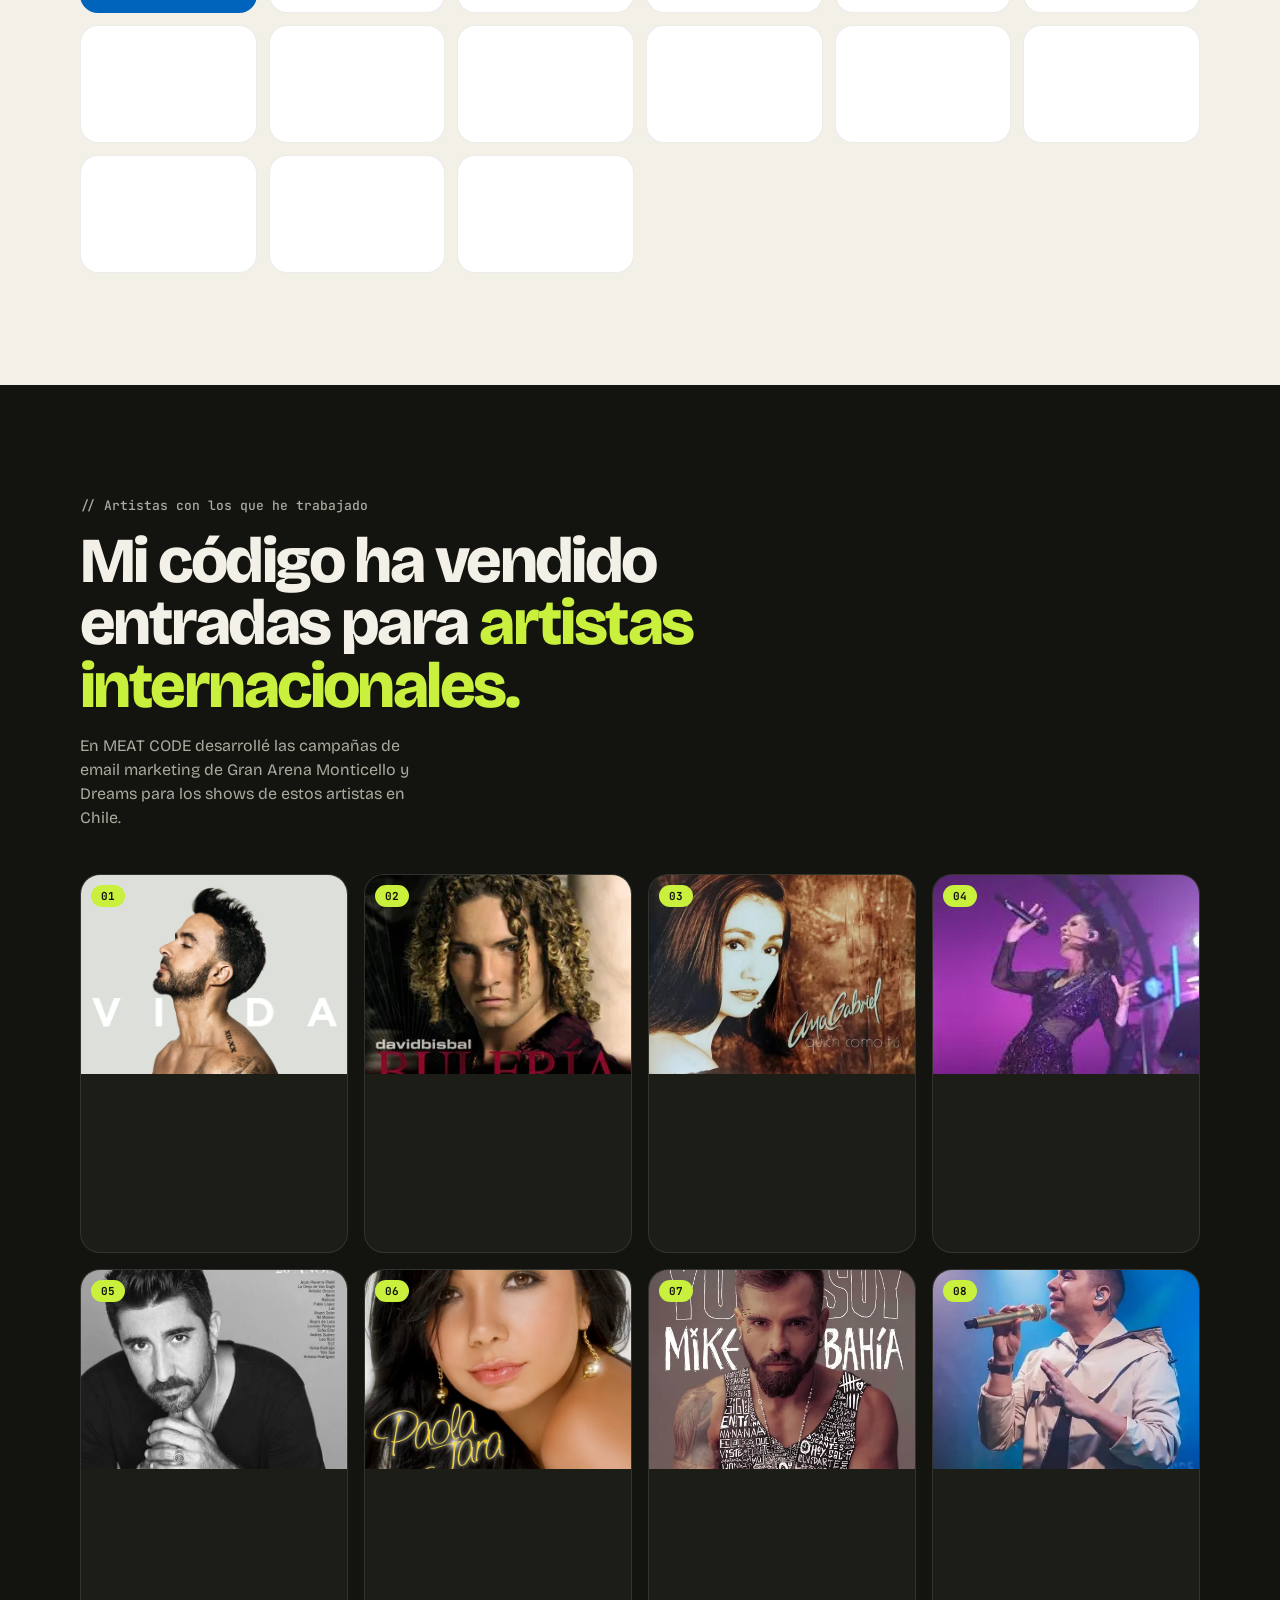
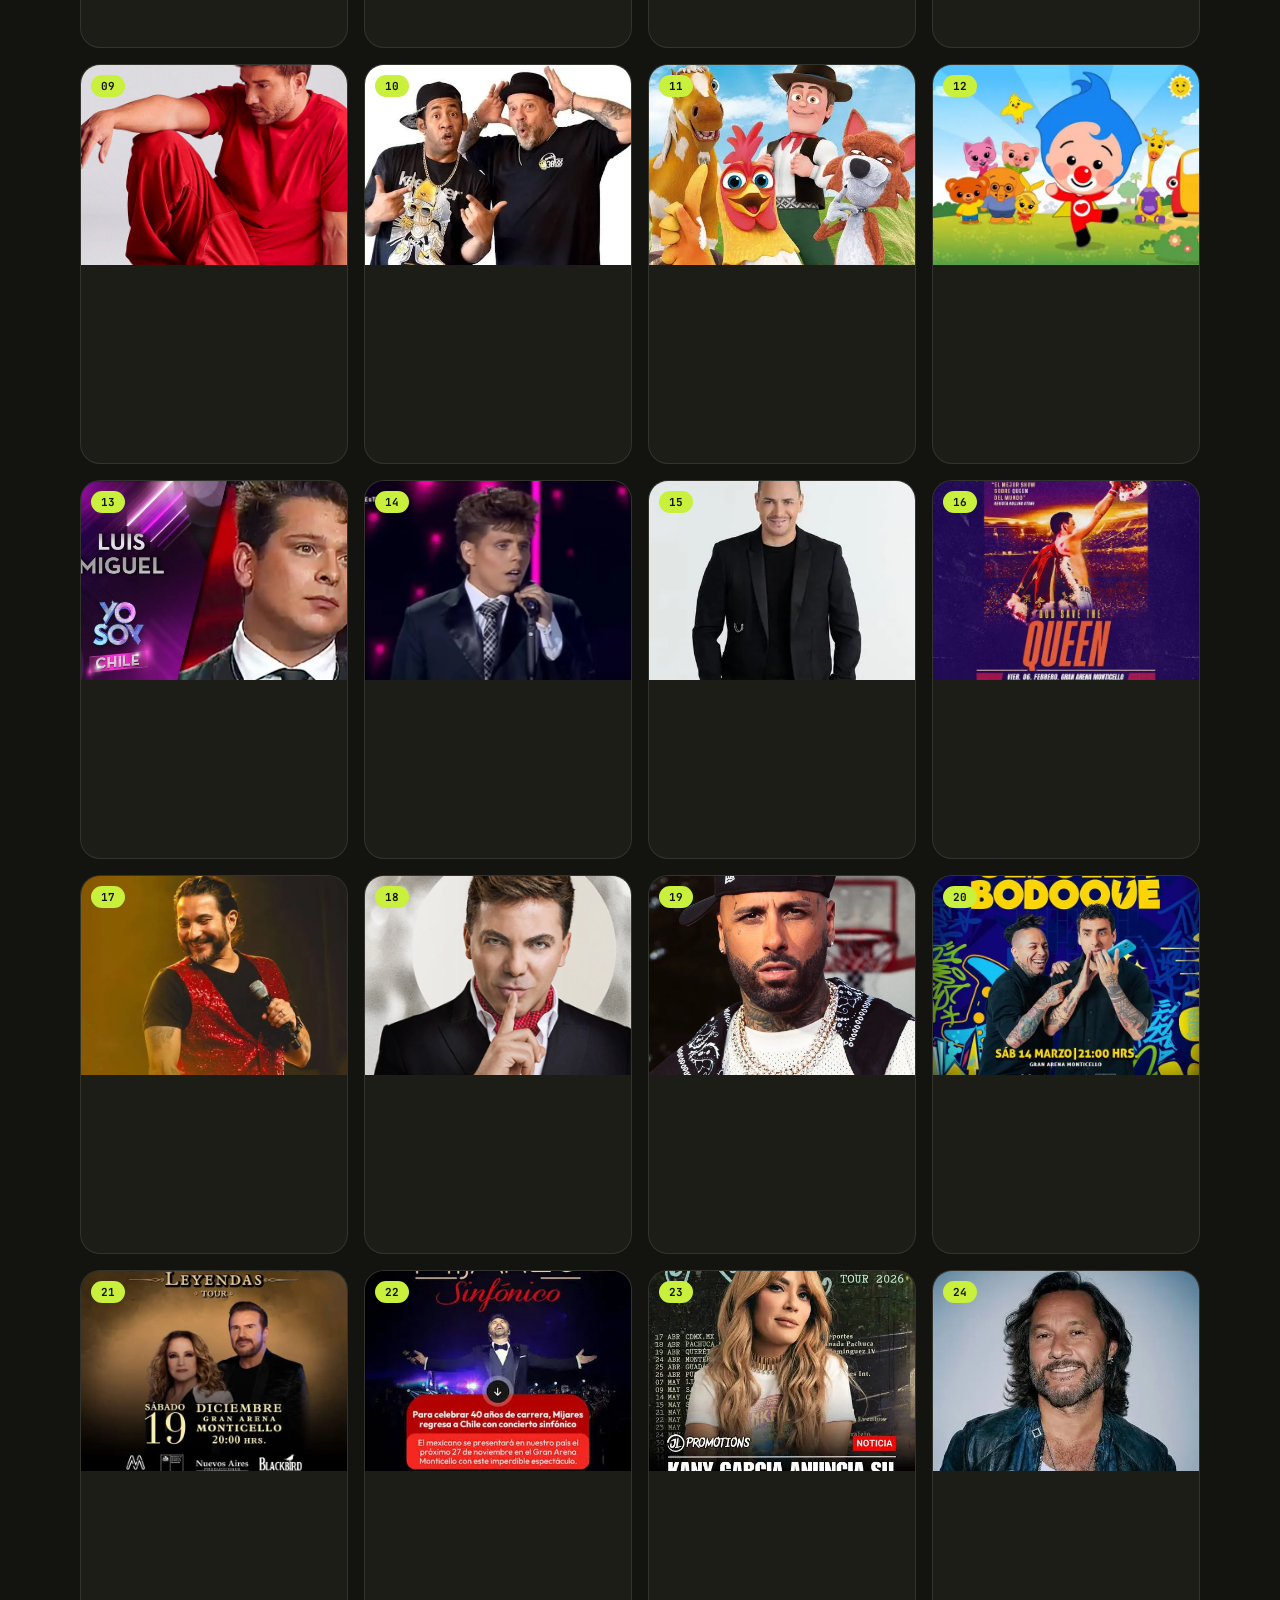
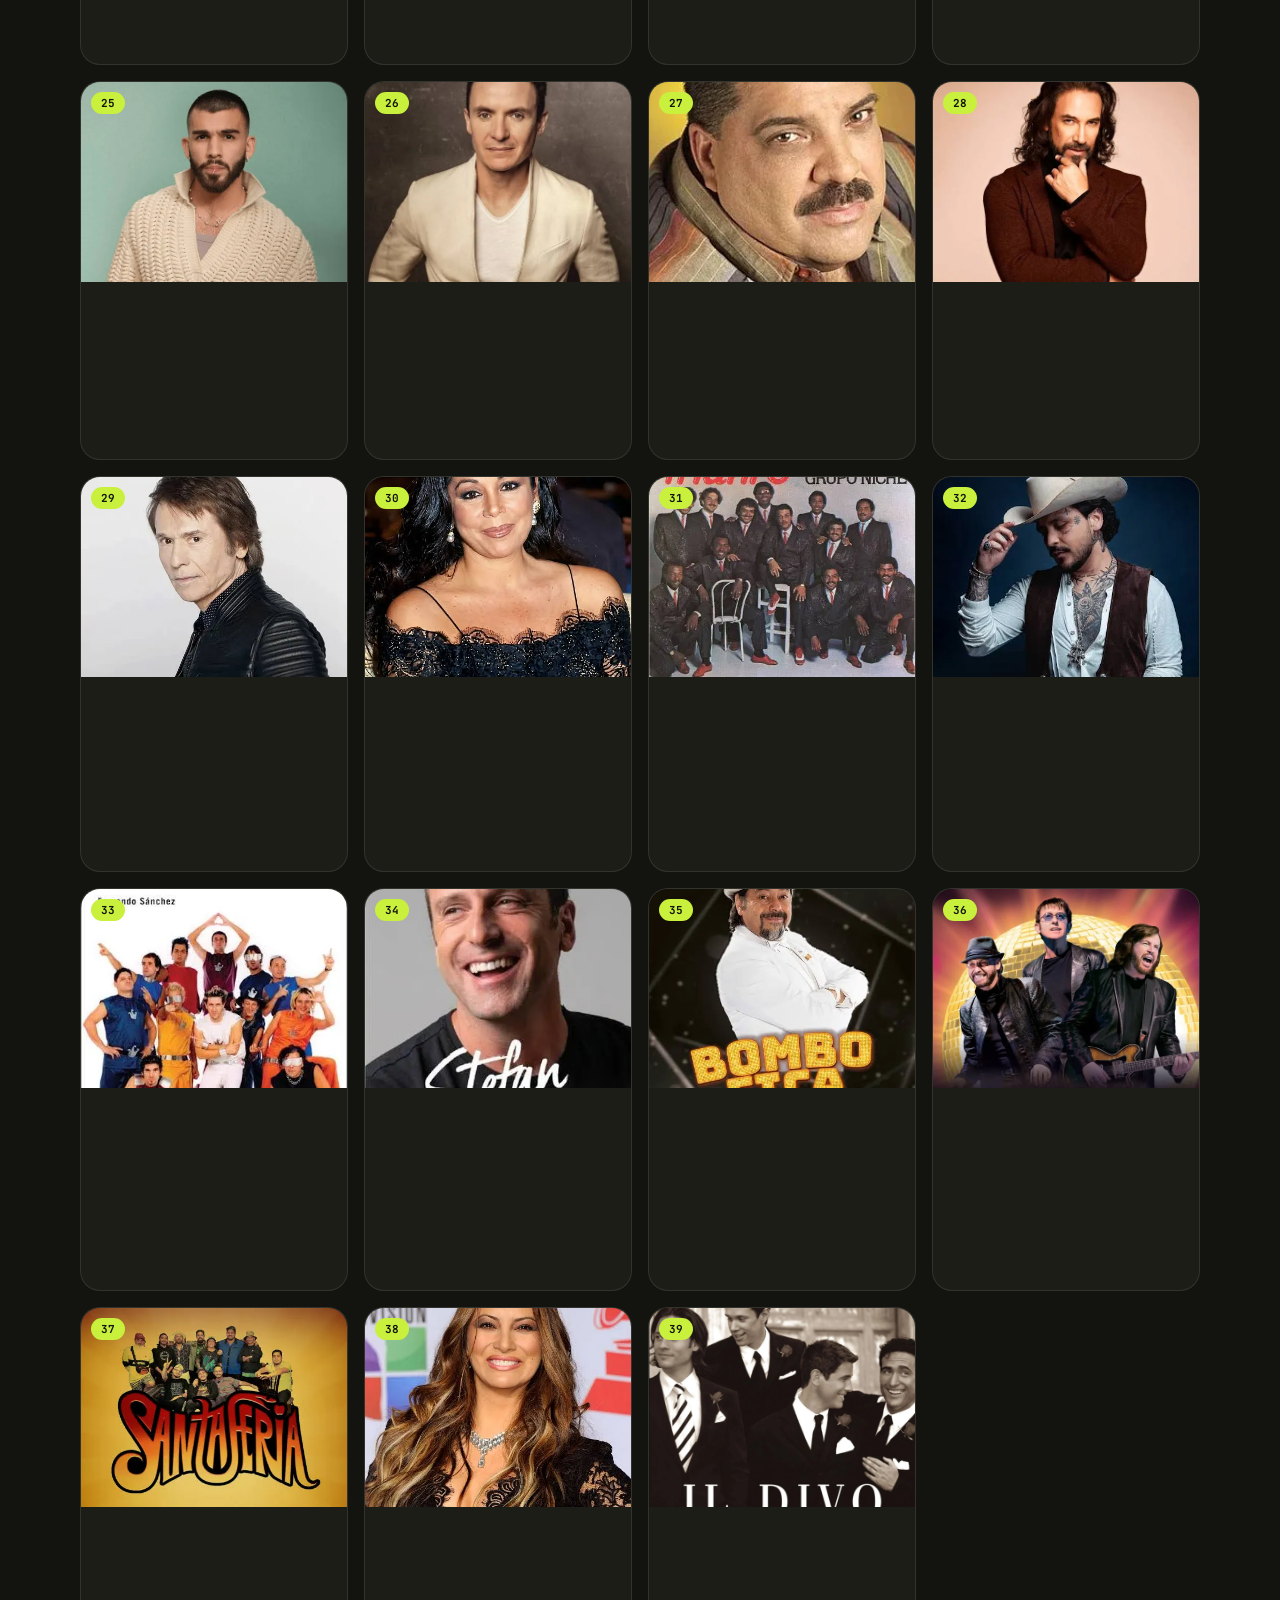
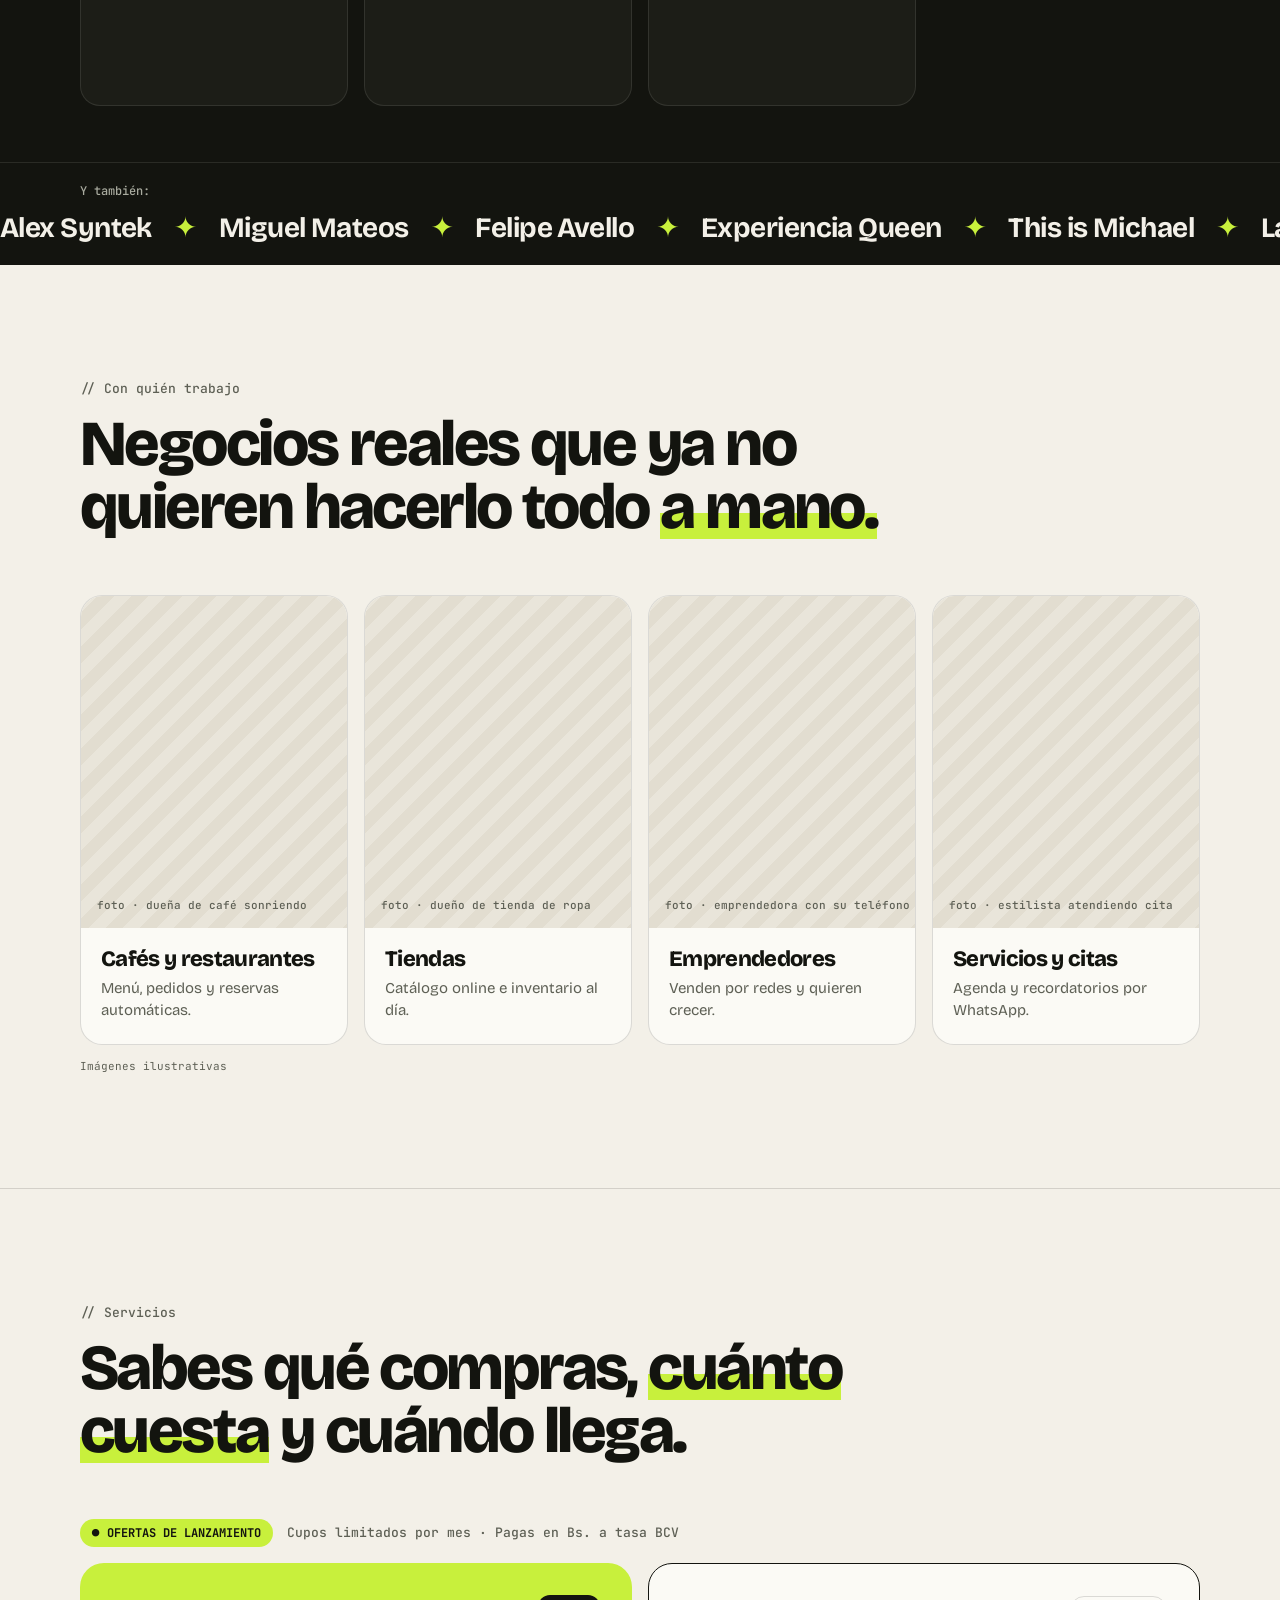
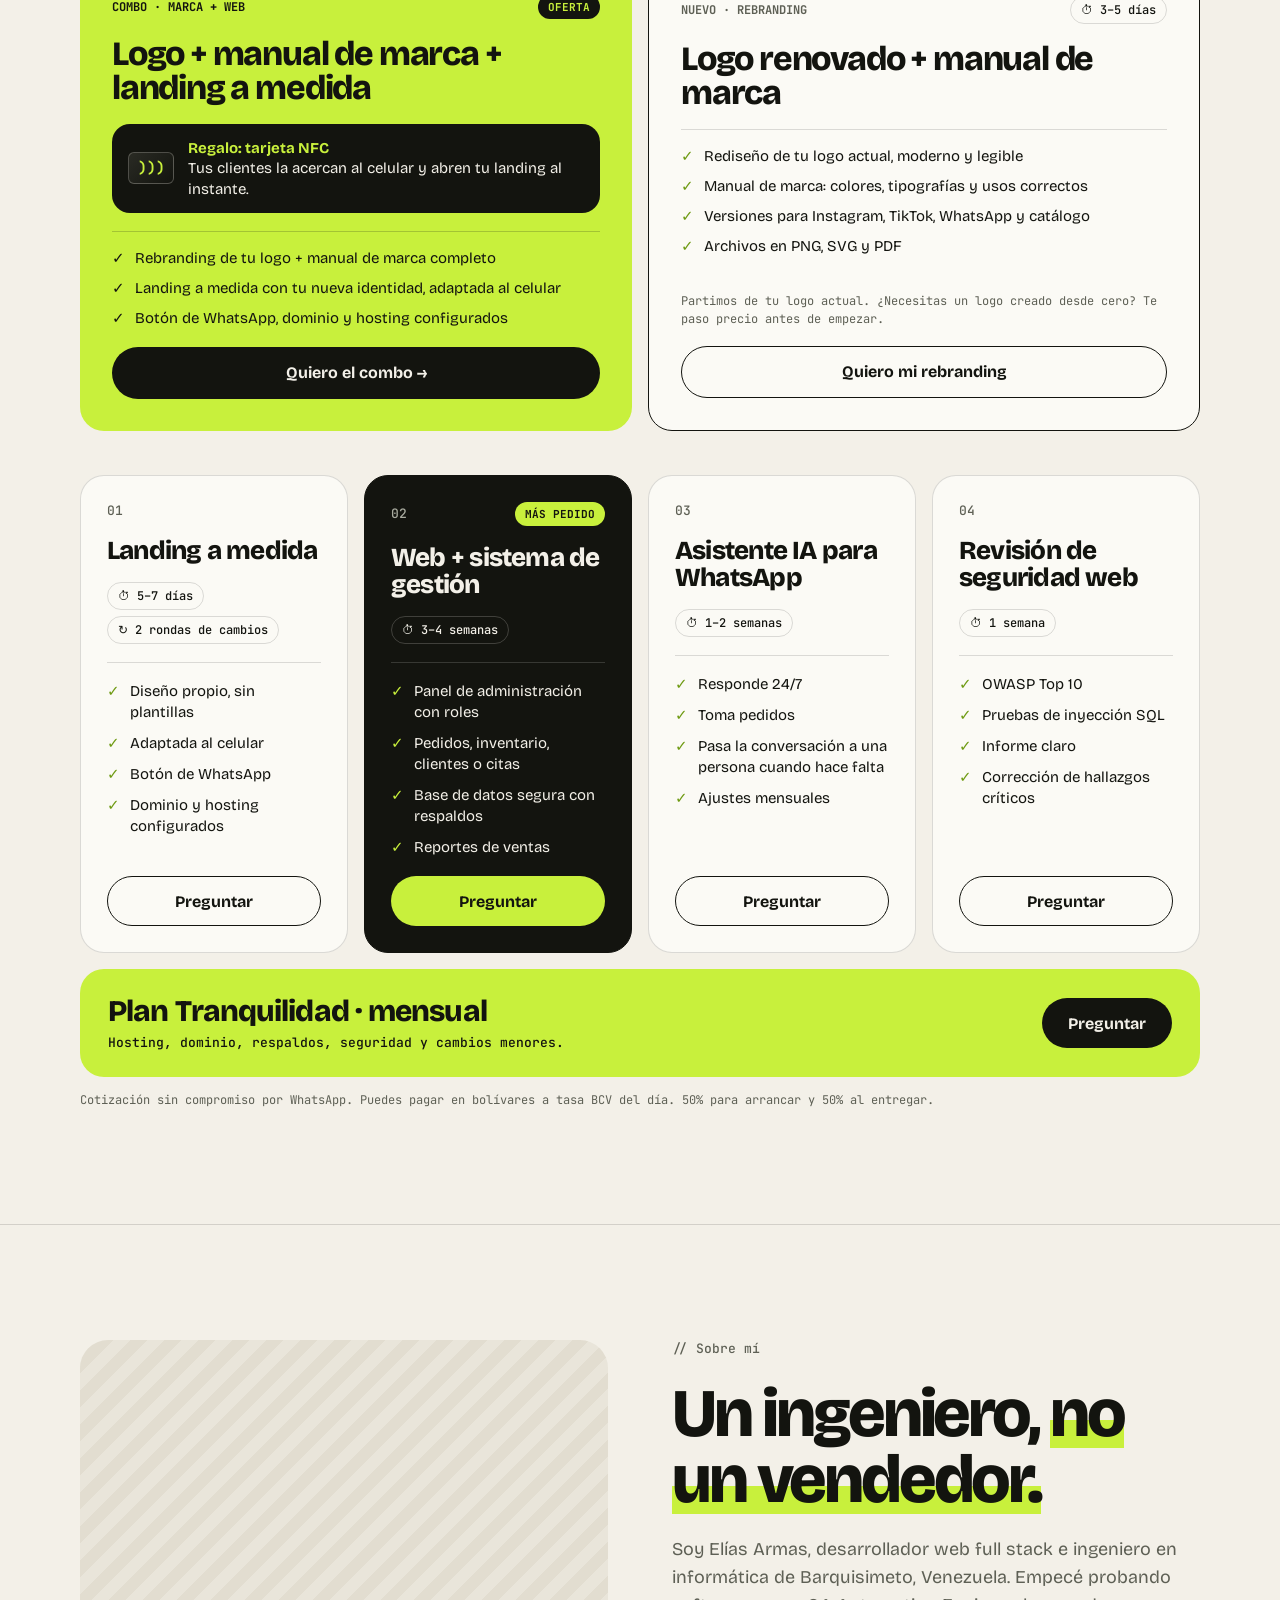
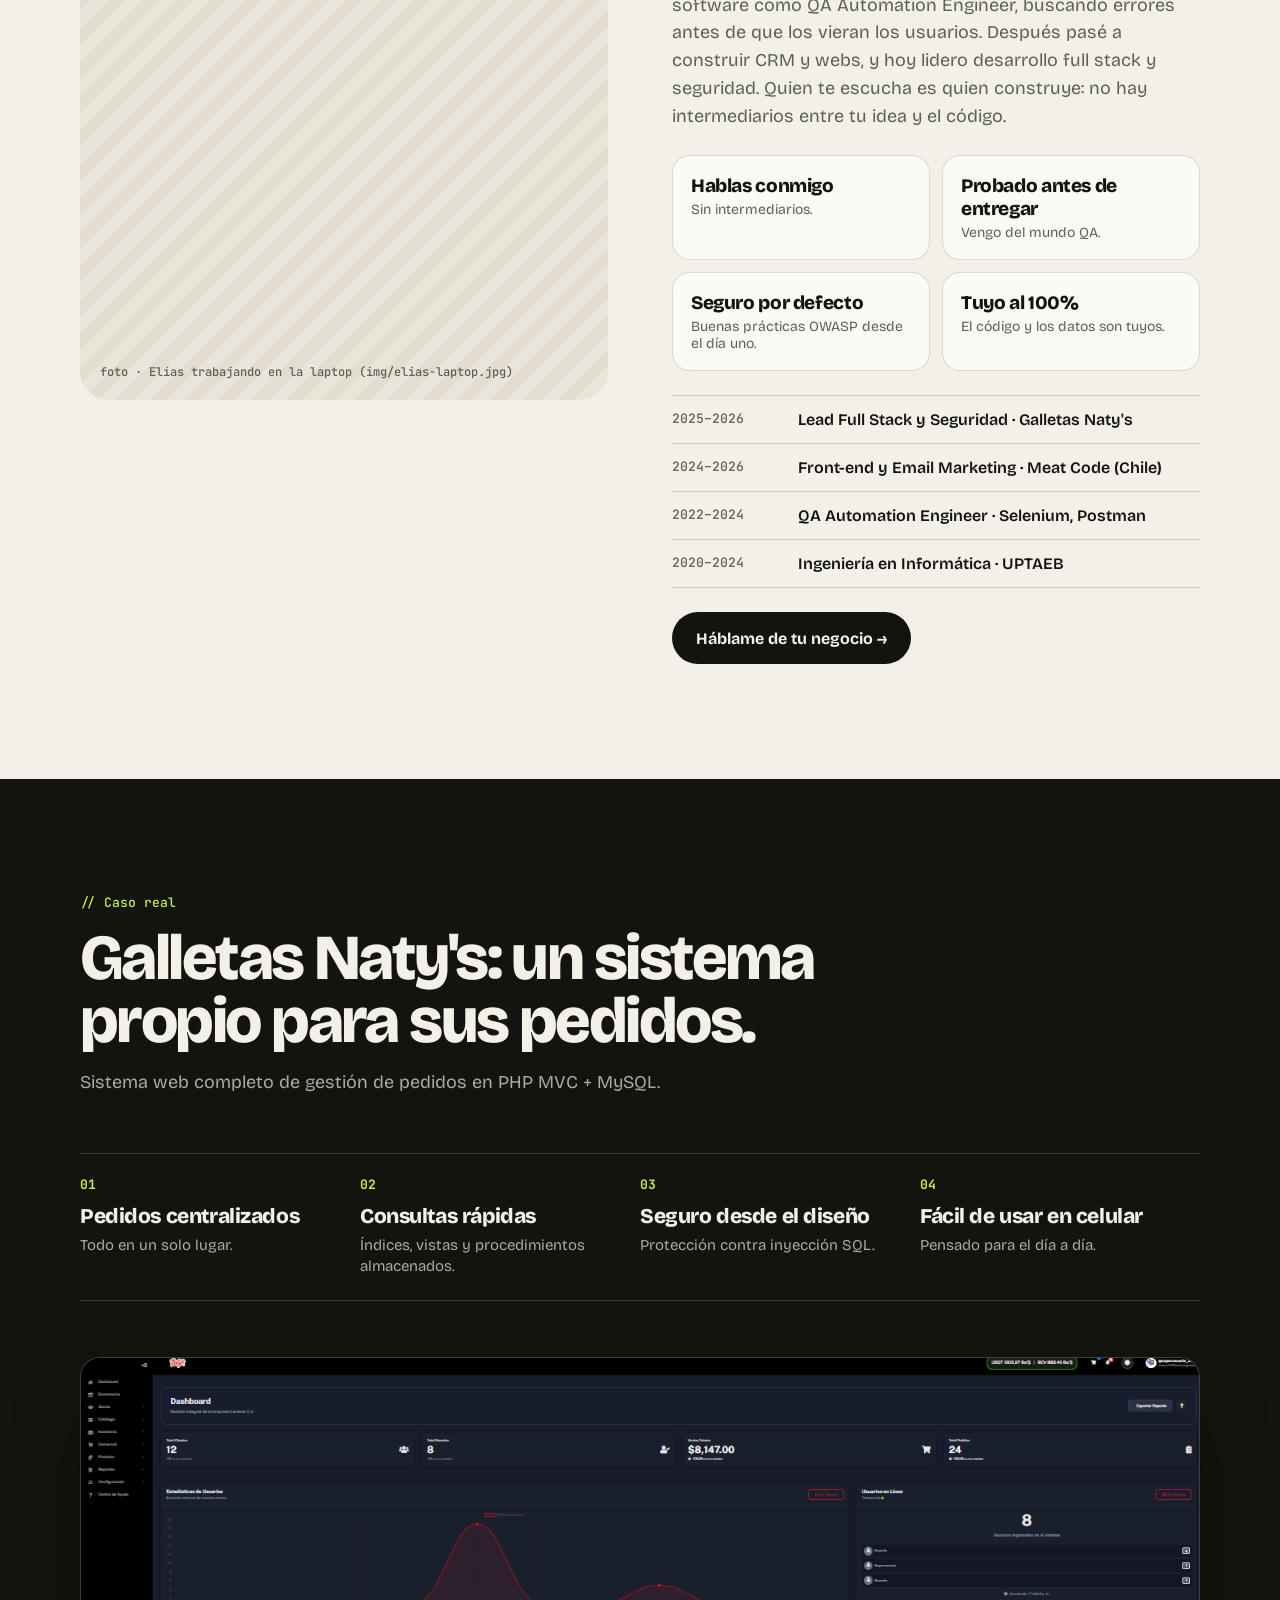
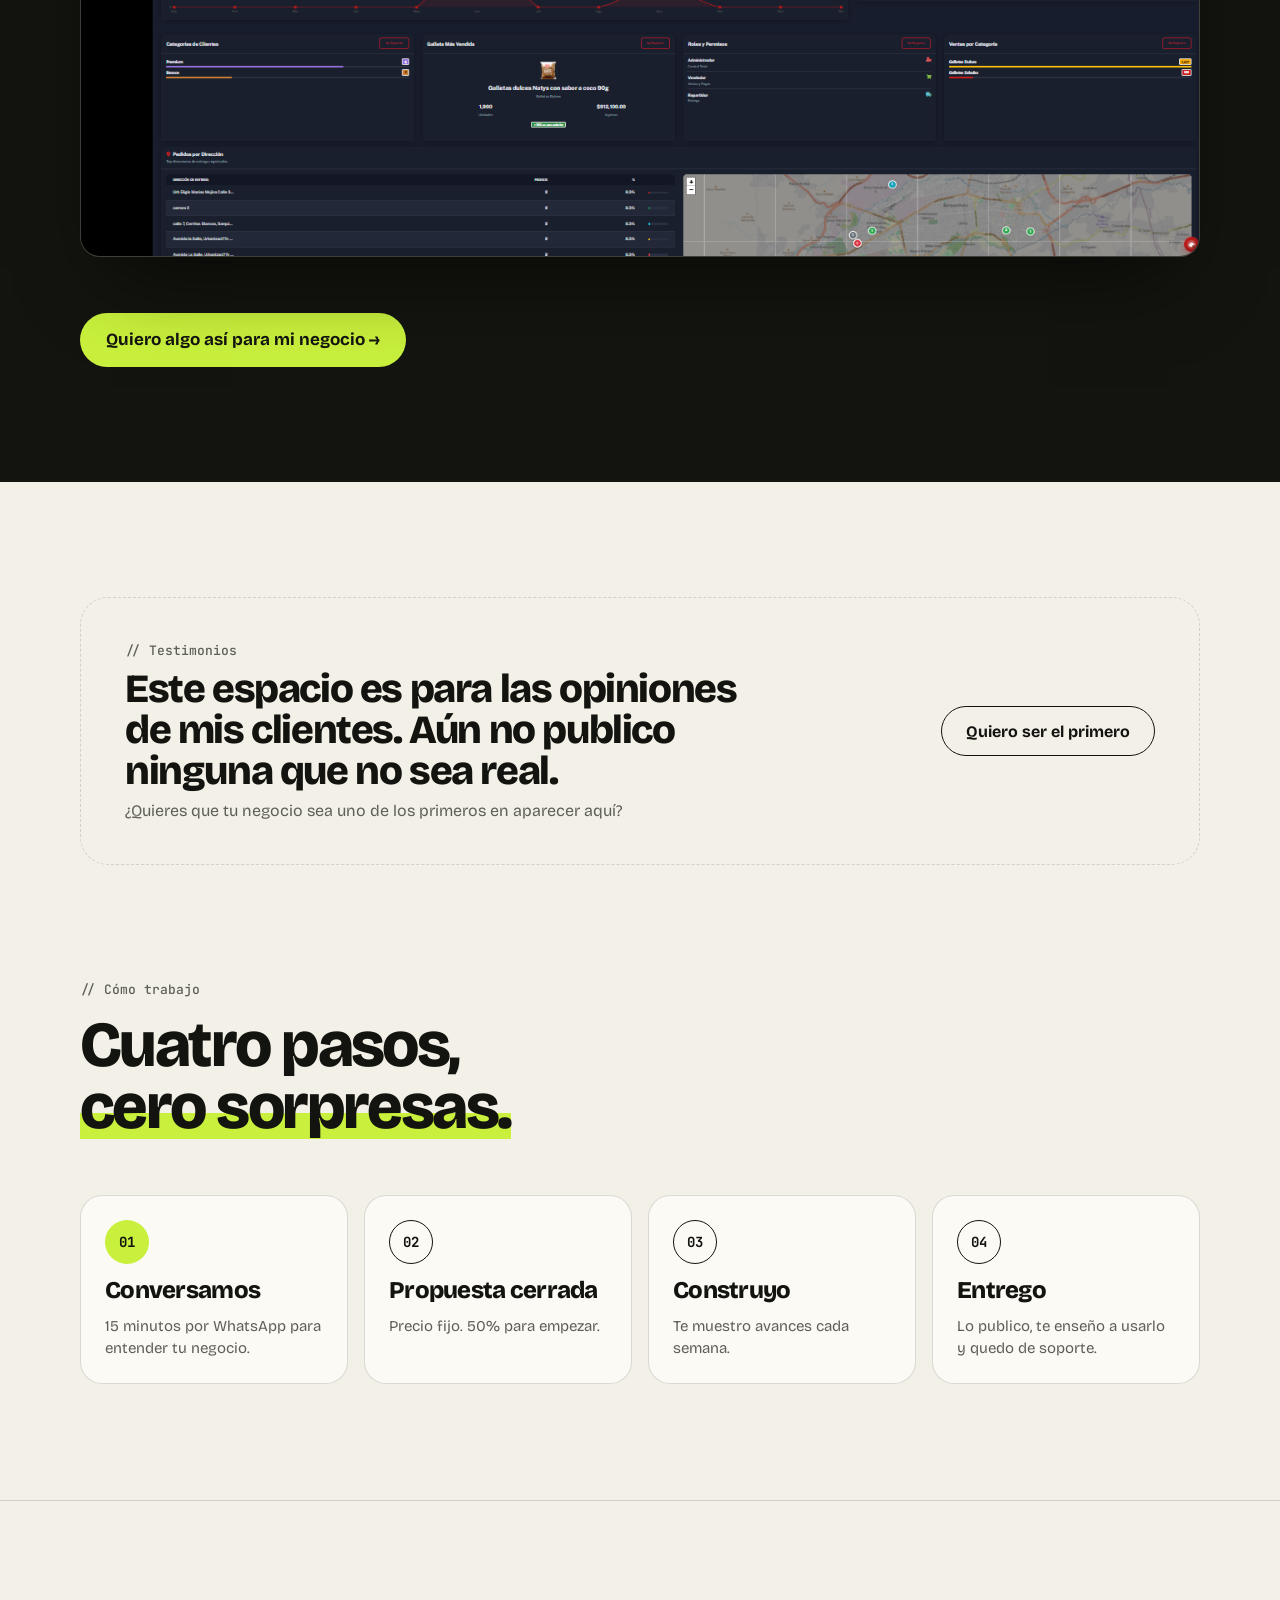
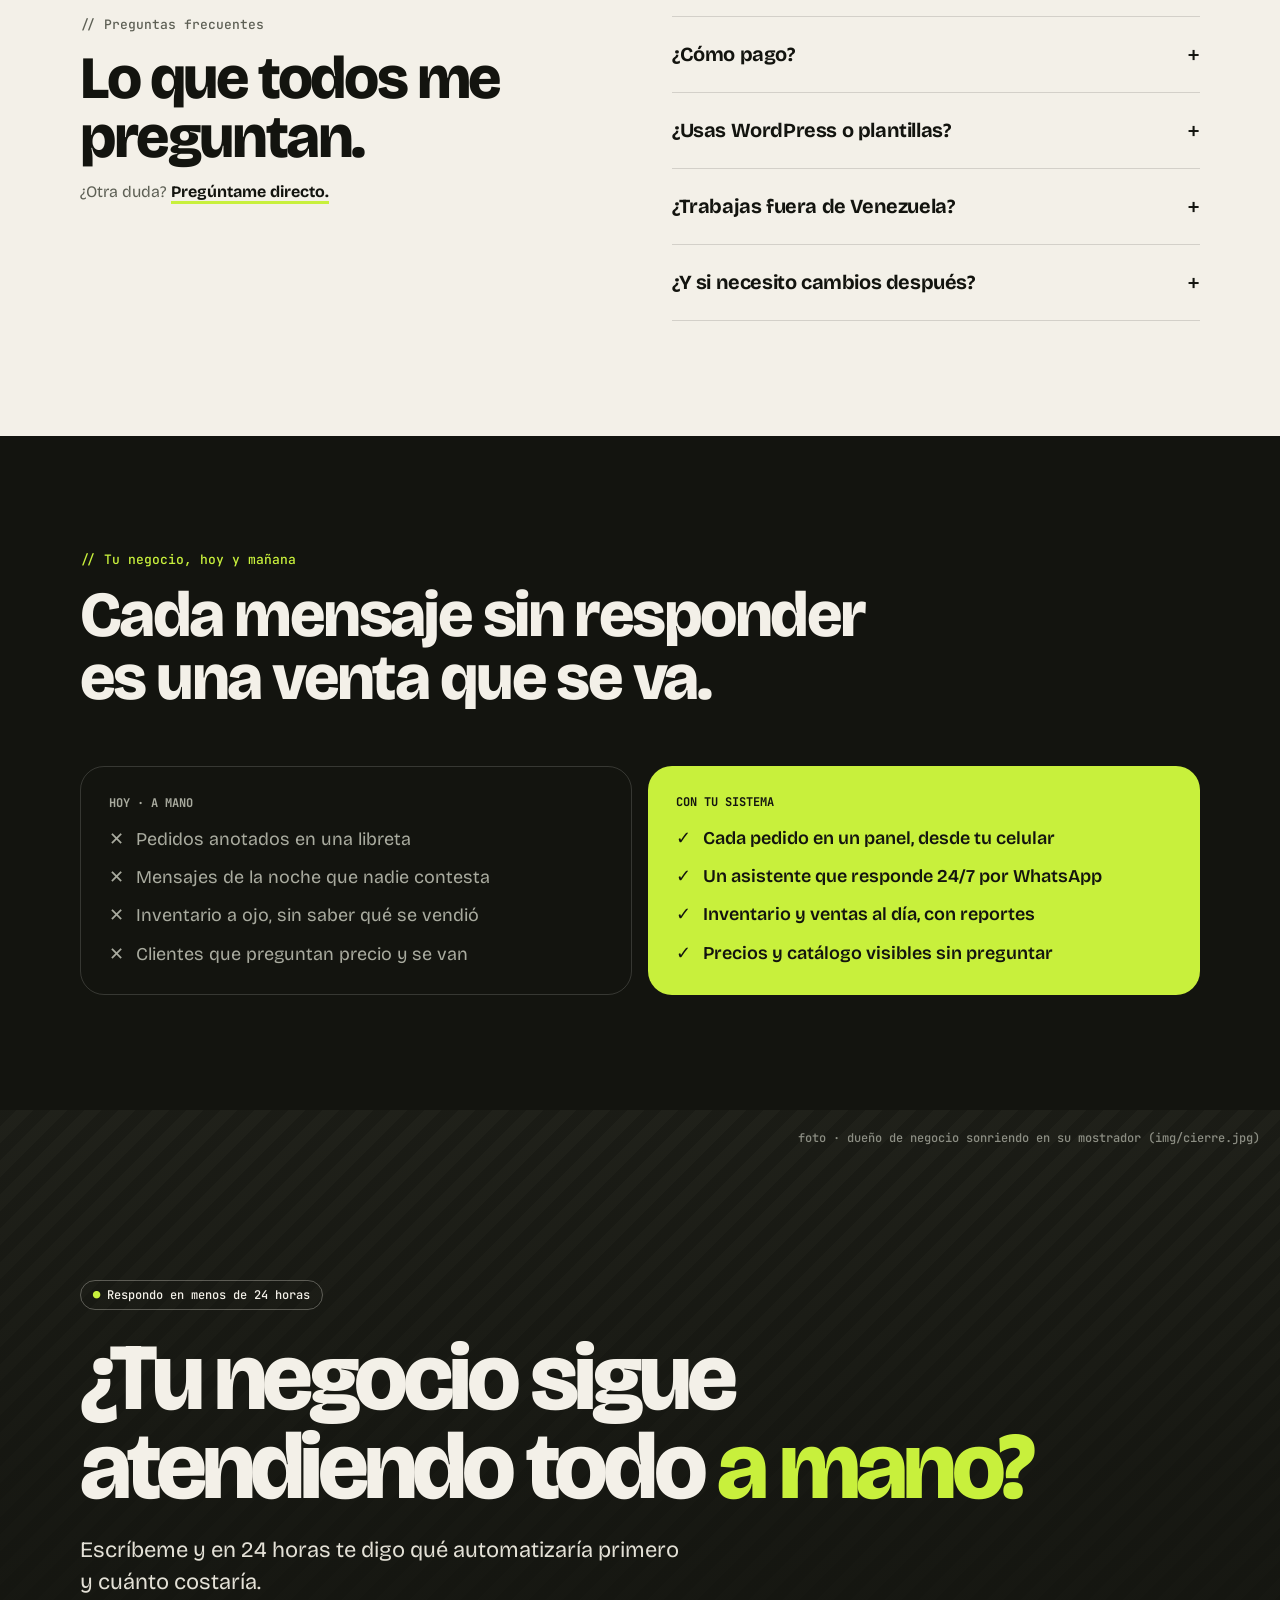
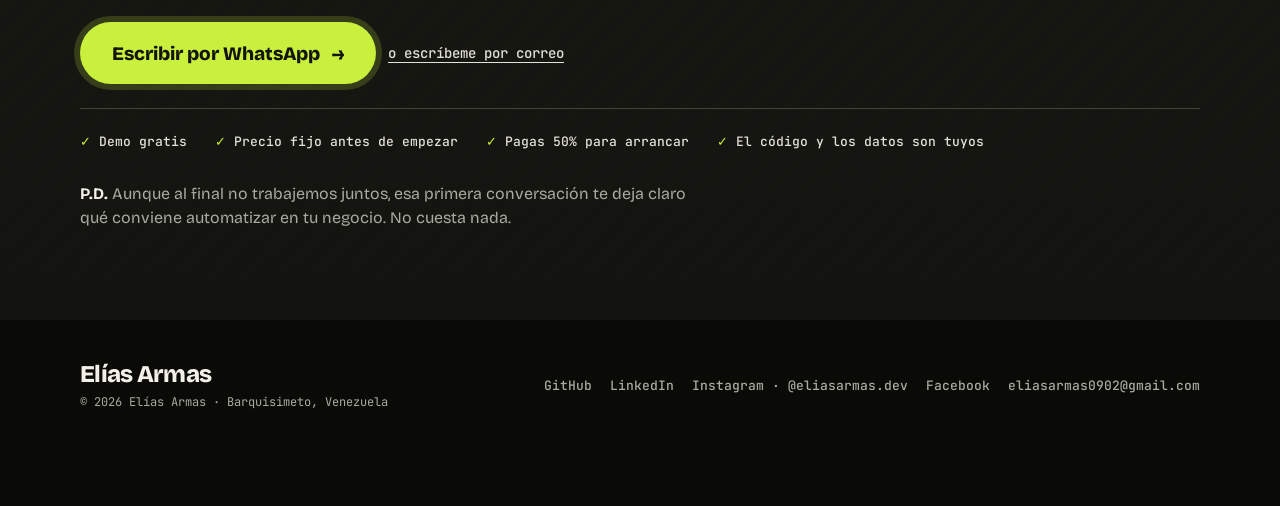
==== commit fbe12258: "Recupera acceso al showreel y optimiza tarjetas" ====
--- a/index.html
+++ b/index.html
@@ -94,6 +94,7 @@
 <section id="inicio" style="scroll-margin-top:70px;max-width:1200px;margin:0 auto;padding:clamp(32px,6vw,80px) clamp(18px,4vw,40px) clamp(48px,7vw,96px);display:grid;grid-template-columns:repeat(auto-fit,minmax(min(100%,460px),1fr));gap:clamp(40px,5vw,72px);align-items:center;">
   <div style="display:flex;flex-direction:column;gap:24px;">
     <span style="display:inline-flex;align-self:flex-start;align-items:center;gap:8px;padding:6px 12px;border-radius:999px;border:1px solid var(--line);font:500 12px 'JetBrains Mono',monospace;"><span style="color:#5BA316;">●</span> Aceptando proyectos</span>
+    <a class="showreel-link" href="#showreel" aria-controls="showreel">▶ Ver mi showreel · 15 s</a>
     <h1 style="margin:0;font-size:clamp(40px,6vw,72px);line-height:.96;font-weight:800;letter-spacing:-0.045em;text-wrap:balance;">Elías Armas, desarrollador web <span style="background:linear-gradient(180deg,transparent 58%,#C8F03C 58%,#C8F03C 92%,transparent 92%);">freelance</span></h1>
     <p style="margin:0;max-width:540px;font-size:clamp(17px,1.6vw,20px);line-height:1.5;color:var(--muted);text-wrap:pretty;">Hago que tu negocio venda incluso cuando duermes. Construyo webs a medida, sistemas de pedidos e inventario y asistentes con IA que atienden tu WhatsApp. Hablas directo conmigo, con precios fijos.</p>
     <div style="display:flex;flex-wrap:wrap;gap:12px;">
@@ -128,11 +129,12 @@
   </div>
 </section>
 
-<details id="showreel" hidden>
+<details id="showreel">
   <summary><span aria-hidden="true">▶</span> Ver showreel · 15 s</summary>
   <div class="sr-player">
     <canvas aria-hidden="true"></canvas>
     <p class="sr-status" role="status"></p>
+    <noscript><p style="color:#F3F0E8;padding:24px;">Activa JavaScript para reproducir el showreel.</p></noscript>
     <div class="sr-ui" hidden>
       <button type="button" id="srReplay">↻ Repetir</button>
       <a href="#tecnologias" id="srSkip">Continuar ↓</a>
@@ -193,7 +195,7 @@
           <img src="img/artistas/01-luis-fonsi.webp" alt="Luis Fonsi" loading="lazy" style="width:100%;height:100%;object-fit:cover;transition:transform .3s;" onmouseover="this.style.transform='scale(1.05)'" onmouseout="this.style.transform='scale(1)'">
           <span style="position:absolute;top:10px;left:10px;padding:4px 10px;border-radius:999px;background:#C8F03C;color:#13140F;font:700 11px 'JetBrains Mono',monospace;">01</span>
         </div>
-        <div style="display:flex;flex-direction:column;gap:8px;padding:16px;">
+        <div class="artist-copy">
           <h3 style="margin:0;font-size:20px;font-weight:800;letter-spacing:-0.03em;">Luis Fonsi</h3>
           <p style="margin:0;font:400 12px/1.4 'JetBrains Mono',monospace;color:#A9AB9F;">Puerto Rico · Pop latino</p>
           <p style="margin:0;font-size:14px;line-height:1.45;color:#D1D3C8;">"Despacito" es la canción #1 de todos los tiempos en Hot Latin Songs de Billboard.</p>
@@ -207,7 +209,7 @@
           <img src="img/artistas/02-david-bisbal.webp" alt="David Bisbal" loading="lazy" style="width:100%;height:100%;object-fit:cover;transition:transform .3s;" onmouseover="this.style.transform='scale(1.05)'" onmouseout="this.style.transform='scale(1)'">
           <span style="position:absolute;top:10px;left:10px;padding:4px 10px;border-radius:999px;background:#C8F03C;color:#13140F;font:700 11px 'JetBrains Mono',monospace;">02</span>
         </div>
-        <div style="display:flex;flex-direction:column;gap:8px;padding:16px;">
+        <div class="artist-copy">
           <h3 style="margin:0;font-size:20px;font-weight:800;letter-spacing:-0.03em;">David Bisbal</h3>
           <p style="margin:0;font:400 12px/1.4 'JetBrains Mono',monospace;color:#A9AB9F;">España · Pop flamenco</p>
           <p style="margin:0;font-size:14px;line-height:1.45;color:#D1D3C8;">Surgido de Operación Triunfo 2002, referente del pop español con éxitos como "A partir de hoy".</p>
@@ -221,7 +223,7 @@
           <img src="img/artistas/03-ana-gabriel.webp" alt="Ana Gabriel" loading="lazy" style="width:100%;height:100%;object-fit:cover;transition:transform .3s;" onmouseover="this.style.transform='scale(1.05)'" onmouseout="this.style.transform='scale(1)'">
           <span style="position:absolute;top:10px;left:10px;padding:4px 10px;border-radius:999px;background:#C8F03C;color:#13140F;font:700 11px 'JetBrains Mono',monospace;">03</span>
         </div>
-        <div style="display:flex;flex-direction:column;gap:8px;padding:16px;">
+        <div class="artist-copy">
           <h3 style="margin:0;font-size:20px;font-weight:800;letter-spacing:-0.03em;">Ana Gabriel</h3>
           <p style="margin:0;font:400 12px/1.4 'JetBrains Mono',monospace;color:#A9AB9F;">México · Balada ranchera</p>
           <p style="margin:0;font-size:14px;line-height:1.45;color:#D1D3C8;">"La Diva de América", con clásicos como "Simplemente Amigos" y "Quién Como Tú".</p>
@@ -235,7 +237,7 @@
           <img src="img/artistas/04-malu.webp" alt="Malú" loading="lazy" style="width:100%;height:100%;object-fit:cover;transition:transform .3s;" onmouseover="this.style.transform='scale(1.05)'" onmouseout="this.style.transform='scale(1)'">
           <span style="position:absolute;top:10px;left:10px;padding:4px 10px;border-radius:999px;background:#C8F03C;color:#13140F;font:700 11px 'JetBrains Mono',monospace;">04</span>
         </div>
-        <div style="display:flex;flex-direction:column;gap:8px;padding:16px;">
+        <div class="artist-copy">
           <h3 style="margin:0;font-size:20px;font-weight:800;letter-spacing:-0.03em;">Malú</h3>
           <p style="margin:0;font:400 12px/1.4 'JetBrains Mono',monospace;color:#A9AB9F;">España · Pop rock</p>
           <p style="margin:0;font-size:14px;line-height:1.45;color:#D1D3C8;">Voz referente del pop español, con himnos como "Blanco y Negro" y "Aprendiz".</p>
@@ -249,7 +251,7 @@
           <img src="img/artistas/05-alex-ubago.webp" alt="Álex Ubago" loading="lazy" style="width:100%;height:100%;object-fit:cover;transition:transform .3s;" onmouseover="this.style.transform='scale(1.05)'" onmouseout="this.style.transform='scale(1)'">
           <span style="position:absolute;top:10px;left:10px;padding:4px 10px;border-radius:999px;background:#C8F03C;color:#13140F;font:700 11px 'JetBrains Mono',monospace;">05</span>
         </div>
-        <div style="display:flex;flex-direction:column;gap:8px;padding:16px;">
+        <div class="artist-copy">
           <h3 style="margin:0;font-size:20px;font-weight:800;letter-spacing:-0.03em;">Álex Ubago</h3>
           <p style="margin:0;font:400 12px/1.4 'JetBrains Mono',monospace;color:#A9AB9F;">España · Pop romántico</p>
           <p style="margin:0;font-size:14px;line-height:1.45;color:#D1D3C8;">"Sin miedo a nada" y "A gritos de esperanza" marcaron el pop romántico de los 2000.</p>
@@ -263,7 +265,7 @@
           <img src="img/artistas/06-paola-jara.webp" alt="Paola Jara" loading="lazy" style="width:100%;height:100%;object-fit:cover;transition:transform .3s;" onmouseover="this.style.transform='scale(1.05)'" onmouseout="this.style.transform='scale(1)'">
           <span style="position:absolute;top:10px;left:10px;padding:4px 10px;border-radius:999px;background:#C8F03C;color:#13140F;font:700 11px 'JetBrains Mono',monospace;">06</span>
         </div>
-        <div style="display:flex;flex-direction:column;gap:8px;padding:16px;">
+        <div class="artist-copy">
           <h3 style="margin:0;font-size:20px;font-weight:800;letter-spacing:-0.03em;">Paola Jara</h3>
           <p style="margin:0;font:400 12px/1.4 'JetBrains Mono',monospace;color:#A9AB9F;">Colombia · Música popular</p>
           <p style="margin:0;font-size:14px;line-height:1.45;color:#D1D3C8;">Reina de la música popular colombiana, con éxitos como "Murió el Amor" y "Salud por Él".</p>
@@ -277,7 +279,7 @@
           <img src="img/artistas/07-mike-bahia.webp" alt="Mike Bahía" loading="lazy" style="width:100%;height:100%;object-fit:cover;transition:transform .3s;" onmouseover="this.style.transform='scale(1.05)'" onmouseout="this.style.transform='scale(1)'">
           <span style="position:absolute;top:10px;left:10px;padding:4px 10px;border-radius:999px;background:#C8F03C;color:#13140F;font:700 11px 'JetBrains Mono',monospace;">07</span>
         </div>
-        <div style="display:flex;flex-direction:column;gap:8px;padding:16px;">
+        <div class="artist-copy">
           <h3 style="margin:0;font-size:20px;font-weight:800;letter-spacing:-0.03em;">Mike Bahía</h3>
           <p style="margin:0;font:400 12px/1.4 'JetBrains Mono',monospace;color:#A9AB9F;">Colombia · Pop urbano</p>
           <p style="margin:0;font-size:14px;line-height:1.45;color:#D1D3C8;">"Esta Noche" junto a Greeicy y "Detente" con Danny Ocean lo consolidaron en el pop urbano.</p>
@@ -291,7 +293,7 @@
           <img src="img/artistas/08-pipe-pelaez.webp" alt="Pipe Peláez" loading="lazy" style="width:100%;height:100%;object-fit:cover;transition:transform .3s;" onmouseover="this.style.transform='scale(1.05)'" onmouseout="this.style.transform='scale(1)'">
           <span style="position:absolute;top:10px;left:10px;padding:4px 10px;border-radius:999px;background:#C8F03C;color:#13140F;font:700 11px 'JetBrains Mono',monospace;">08</span>
         </div>
-        <div style="display:flex;flex-direction:column;gap:8px;padding:16px;">
+        <div class="artist-copy">
           <h3 style="margin:0;font-size:20px;font-weight:800;letter-spacing:-0.03em;">Pipe Peláez</h3>
           <p style="margin:0;font:400 12px/1.4 'JetBrains Mono',monospace;color:#A9AB9F;">Colombia · Vallenato</p>
           <p style="margin:0;font-size:14px;line-height:1.45;color:#D1D3C8;">Uno de los grandes del vallenato contemporáneo, con "Tan Natural" y "Vestirte de Amor".</p>
@@ -305,7 +307,7 @@
           <img src="img/artistas/09-pablo-alboran.webp" alt="Pablo Alborán" loading="lazy" style="width:100%;height:100%;object-fit:cover;transition:transform .3s;" onmouseover="this.style.transform='scale(1.05)'" onmouseout="this.style.transform='scale(1)'">
           <span style="position:absolute;top:10px;left:10px;padding:4px 10px;border-radius:999px;background:#C8F03C;color:#13140F;font:700 11px 'JetBrains Mono',monospace;">09</span>
         </div>
-        <div style="display:flex;flex-direction:column;gap:8px;padding:16px;">
+        <div class="artist-copy">
           <h3 style="margin:0;font-size:20px;font-weight:800;letter-spacing:-0.03em;">Pablo Alborán</h3>
           <p style="margin:0;font:400 12px/1.4 'JetBrains Mono',monospace;color:#A9AB9F;">España · Pop balada</p>
           <p style="margin:0;font-size:14px;line-height:1.45;color:#D1D3C8;">Autor de "Saturno" y "Solamente Tú", con más de 30 discos de platino y varios Grammy Latinos.</p>
@@ -319,7 +321,7 @@
           <img src="img/artistas/10-circo-marisko.webp" alt="Circo Marisko" loading="lazy" style="width:100%;height:100%;object-fit:cover;transition:transform .3s;" onmouseover="this.style.transform='scale(1.05)'" onmouseout="this.style.transform='scale(1)'">
           <span style="position:absolute;top:10px;left:10px;padding:4px 10px;border-radius:999px;background:#C8F03C;color:#13140F;font:700 11px 'JetBrains Mono',monospace;">10</span>
         </div>
-        <div style="display:flex;flex-direction:column;gap:8px;padding:16px;">
+        <div class="artist-copy">
           <h3 style="margin:0;font-size:20px;font-weight:800;letter-spacing:-0.03em;">Circo Marisko</h3>
           <p style="margin:0;font:400 12px/1.4 'JetBrains Mono',monospace;color:#A9AB9F;">Argentina · Humor / Circo</p>
           <p style="margin:0;font-size:14px;line-height:1.45;color:#D1D3C8;">Dúo viral de humor físico y callejero, ganador del Premio Carlos 2026 [citation:24].</p>
@@ -333,7 +335,7 @@
           <img src="img/artistas/11-la-granja-de-zenon.webp" alt="La Granja de Zenón" loading="lazy" style="width:100%;height:100%;object-fit:cover;transition:transform .3s;" onmouseover="this.style.transform='scale(1.05)'" onmouseout="this.style.transform='scale(1)'">
           <span style="position:absolute;top:10px;left:10px;padding:4px 10px;border-radius:999px;background:#C8F03C;color:#13140F;font:700 11px 'JetBrains Mono',monospace;">11</span>
         </div>
-        <div style="display:flex;flex-direction:column;gap:8px;padding:16px;">
+        <div class="artist-copy">
           <h3 style="margin:0;font-size:20px;font-weight:800;letter-spacing:-0.03em;">La Granja de Zenón</h3>
           <p style="margin:0;font:400 12px/1.4 'JetBrains Mono',monospace;color:#A9AB9F;">Argentina · Infantil</p>
           <p style="margin:0;font-size:14px;line-height:1.45;color:#D1D3C8;">Fenómeno infantil con más de 46 millones de suscriptores; "La Vaca Lola" supera los 2.500 millones de vistas [citation:2].</p>
@@ -347,7 +349,7 @@
           <img src="img/artistas/12-plim-plim.webp" alt="Plim Plim" loading="lazy" style="width:100%;height:100%;object-fit:cover;transition:transform .3s;" onmouseover="this.style.transform='scale(1.05)'" onmouseout="this.style.transform='scale(1)'">
           <span style="position:absolute;top:10px;left:10px;padding:4px 10px;border-radius:999px;background:#C8F03C;color:#13140F;font:700 11px 'JetBrains Mono',monospace;">12</span>
         </div>
-        <div style="display:flex;flex-direction:column;gap:8px;padding:16px;">
+        <div class="artist-copy">
           <h3 style="margin:0;font-size:20px;font-weight:800;letter-spacing:-0.03em;">Plim Plim</h3>
           <p style="margin:0;font:400 12px/1.4 'JetBrains Mono',monospace;color:#A9AB9F;">Argentina · Infantil</p>
           <p style="margin:0;font-size:14px;line-height:1.45;color:#D1D3C8;">"Abejita Chiquitita" supera los 1.400 millones de reproducciones; su canal es top mundial en kids [citation:3][citation:19].</p>
@@ -361,7 +363,7 @@
           <img src="img/artistas/13-imitador-luis-miguel-ricky-santos.webp" alt="Imitador Luis Miguel" loading="lazy" style="width:100%;height:100%;object-fit:cover;transition:transform .3s;" onmouseover="this.style.transform='scale(1.05)'" onmouseout="this.style.transform='scale(1)'">
           <span style="position:absolute;top:10px;left:10px;padding:4px 10px;border-radius:999px;background:#C8F03C;color:#13140F;font:700 11px 'JetBrains Mono',monospace;">13</span>
         </div>
-        <div style="display:flex;flex-direction:column;gap:8px;padding:16px;">
+        <div class="artist-copy">
           <h3 style="margin:0;font-size:20px;font-weight:800;letter-spacing:-0.03em;">Imitador Luis Miguel</h3>
           <p style="margin:0;font:400 12px/1.4 'JetBrains Mono',monospace;color:#A9AB9F;">Tributo · Balada</p>
           <p style="margin:0;font-size:14px;line-height:1.45;color:#D1D3C8;">Show de imitación del "Sol de México", con sus grandes éxitos románticos.</p>
@@ -375,7 +377,7 @@
           <img src="img/artistas/14-imitador-luis-miguel-byron.webp" alt="Imitador Luis Miguel" loading="lazy" style="width:100%;height:100%;object-fit:cover;transition:transform .3s;" onmouseover="this.style.transform='scale(1.05)'" onmouseout="this.style.transform='scale(1)'">
           <span style="position:absolute;top:10px;left:10px;padding:4px 10px;border-radius:999px;background:#C8F03C;color:#13140F;font:700 11px 'JetBrains Mono',monospace;">14</span>
         </div>
-        <div style="display:flex;flex-direction:column;gap:8px;padding:16px;">
+        <div class="artist-copy">
           <h3 style="margin:0;font-size:20px;font-weight:800;letter-spacing:-0.03em;">Imitador Luis Miguel</h3>
           <p style="margin:0;font:400 12px/1.4 'JetBrains Mono',monospace;color:#A9AB9F;">Tributo · Balada</p>
           <p style="margin:0;font-size:14px;line-height:1.45;color:#D1D3C8;">Tributo a la voz y presencia del intérprete mexicano más icónico.</p>
@@ -389,7 +391,7 @@
           <img src="img/artistas/15-victor-manuel.webp" alt="Víctor Manuel" loading="lazy" style="width:100%;height:100%;object-fit:cover;transition:transform .3s;" onmouseover="this.style.transform='scale(1.05)'" onmouseout="this.style.transform='scale(1)'">
           <span style="position:absolute;top:10px;left:10px;padding:4px 10px;border-radius:999px;background:#C8F03C;color:#13140F;font:700 11px 'JetBrains Mono',monospace;">15</span>
         </div>
-        <div style="display:flex;flex-direction:column;gap:8px;padding:16px;">
+        <div class="artist-copy">
           <h3 style="margin:0;font-size:20px;font-weight:800;letter-spacing:-0.03em;">Víctor Manuel</h3>
           <p style="margin:0;font:400 12px/1.4 'JetBrains Mono',monospace;color:#A9AB9F;">España · Cantautor</p>
           <p style="margin:0;font-size:14px;line-height:1.45;color:#D1D3C8;">Referente de la canción de autor española, con himnos como "Solo pienso en ti".</p>
@@ -403,7 +405,7 @@
           <img src="img/artistas/16-imitadores-queen.webp" alt="Imitadores Queen" loading="lazy" style="width:100%;height:100%;object-fit:cover;transition:transform .3s;" onmouseover="this.style.transform='scale(1.05)'" onmouseout="this.style.transform='scale(1)'">
           <span style="position:absolute;top:10px;left:10px;padding:4px 10px;border-radius:999px;background:#C8F03C;color:#13140F;font:700 11px 'JetBrains Mono',monospace;">16</span>
         </div>
-        <div style="display:flex;flex-direction:column;gap:8px;padding:16px;">
+        <div class="artist-copy">
           <h3 style="margin:0;font-size:20px;font-weight:800;letter-spacing:-0.03em;">Imitadores Queen</h3>
           <p style="margin:0;font:400 12px/1.4 'JetBrains Mono',monospace;color:#A9AB9F;">Tributo · Rock</p>
           <p style="margin:0;font-size:14px;line-height:1.45;color:#D1D3C8;">Revive la energía de Freddie Mercury y los grandes himnos de Queen.</p>
@@ -417,7 +419,7 @@
           <img src="img/artistas/17-felipe-avello.webp" alt="Felipe Avello" loading="lazy" style="width:100%;height:100%;object-fit:cover;transition:transform .3s;" onmouseover="this.style.transform='scale(1.05)'" onmouseout="this.style.transform='scale(1)'">
           <span style="position:absolute;top:10px;left:10px;padding:4px 10px;border-radius:999px;background:#C8F03C;color:#13140F;font:700 11px 'JetBrains Mono',monospace;">17</span>
         </div>
-        <div style="display:flex;flex-direction:column;gap:8px;padding:16px;">
+        <div class="artist-copy">
           <h3 style="margin:0;font-size:20px;font-weight:800;letter-spacing:-0.03em;">Felipe Avello</h3>
           <p style="margin:0;font:400 12px/1.4 'JetBrains Mono',monospace;color:#A9AB9F;">Chile · Humor</p>
           <p style="margin:0;font-size:14px;line-height:1.45;color:#D1D3C8;">Comediante chileno conocido por su humor absurdo y su paso por Morandé con Compañía.</p>
@@ -431,7 +433,7 @@
           <img src="img/artistas/18-cristian-castro.webp" alt="Cristian Castro" loading="lazy" style="width:100%;height:100%;object-fit:cover;transition:transform .3s;" onmouseover="this.style.transform='scale(1.05)'" onmouseout="this.style.transform='scale(1)'">
           <span style="position:absolute;top:10px;left:10px;padding:4px 10px;border-radius:999px;background:#C8F03C;color:#13140F;font:700 11px 'JetBrains Mono',monospace;">18</span>
         </div>
-        <div style="display:flex;flex-direction:column;gap:8px;padding:16px;">
+        <div class="artist-copy">
           <h3 style="margin:0;font-size:20px;font-weight:800;letter-spacing:-0.03em;">Cristian Castro</h3>
           <p style="margin:0;font:400 12px/1.4 'JetBrains Mono',monospace;color:#A9AB9F;">México · Balada pop</p>
           <p style="margin:0;font-size:14px;line-height:1.45;color:#D1D3C8;">Hijo de Verónica Castro, con éxitos como "Azul" y "Por Amarte Así".</p>
@@ -445,7 +447,7 @@
           <img src="img/artistas/19-nicky-jam.webp" alt="Nicky Jam" loading="lazy" style="width:100%;height:100%;object-fit:cover;transition:transform .3s;" onmouseover="this.style.transform='scale(1.05)'" onmouseout="this.style.transform='scale(1)'">
           <span style="position:absolute;top:10px;left:10px;padding:4px 10px;border-radius:999px;background:#C8F03C;color:#13140F;font:700 11px 'JetBrains Mono',monospace;">19</span>
         </div>
-        <div style="display:flex;flex-direction:column;gap:8px;padding:16px;">
+        <div class="artist-copy">
           <h3 style="margin:0;font-size:20px;font-weight:800;letter-spacing:-0.03em;">Nicky Jam</h3>
           <p style="margin:0;font:400 12px/1.4 'JetBrains Mono',monospace;color:#A9AB9F;">EE.UU. / Puerto Rico · Reggaetón</p>
           <p style="margin:0;font-size:14px;line-height:1.45;color:#D1D3C8;">Ícono del reggaetón con "El Perdón" y "Hasta el Amanecer", ganador del Latin Grammy.</p>
@@ -459,7 +461,7 @@
           <img src="img/artistas/20-cebolla-bodoque.webp" alt="Cebolla y Bodoque" loading="lazy" style="width:100%;height:100%;object-fit:cover;transition:transform .3s;" onmouseover="this.style.transform='scale(1.05)'" onmouseout="this.style.transform='scale(1)'">
           <span style="position:absolute;top:10px;left:10px;padding:4px 10px;border-radius:999px;background:#C8F03C;color:#13140F;font:700 11px 'JetBrains Mono',monospace;">20</span>
         </div>
-        <div style="display:flex;flex-direction:column;gap:8px;padding:16px;">
+        <div class="artist-copy">
           <h3 style="margin:0;font-size:20px;font-weight:800;letter-spacing:-0.03em;">Cebolla y Bodoque</h3>
           <p style="margin:0;font:400 12px/1.4 'JetBrains Mono',monospace;color:#A9AB9F;">Chile · Humor</p>
           <p style="margin:0;font-size:14px;line-height:1.45;color:#D1D3C8;">Ex dúo de Fusión Humor, con 20 años de trayectoria y paso por Viña del Mar [citation:17].</p>
@@ -473,7 +475,7 @@
           <img src="img/artistas/21-pimpinela.webp" alt="Pimpinela" loading="lazy" style="width:100%;height:100%;object-fit:cover;transition:transform .3s;" onmouseover="this.style.transform='scale(1.05)'" onmouseout="this.style.transform='scale(1)'">
           <span style="position:absolute;top:10px;left:10px;padding:4px 10px;border-radius:999px;background:#C8F03C;color:#13140F;font:700 11px 'JetBrains Mono',monospace;">21</span>
         </div>
-        <div style="display:flex;flex-direction:column;gap:8px;padding:16px;">
+        <div class="artist-copy">
           <h3 style="margin:0;font-size:20px;font-weight:800;letter-spacing:-0.03em;">Pimpinela</h3>
           <p style="margin:0;font:400 12px/1.4 'JetBrains Mono',monospace;color:#A9AB9F;">Argentina · Balada / Dúo</p>
           <p style="margin:0;font-size:14px;line-height:1.45;color:#D1D3C8;">Dúo hermano icónico de la balada en español, con "Olvídame y Pega la Vuelta".</p>
@@ -487,7 +489,7 @@
           <img src="img/artistas/22-mijares.webp" alt="Mijares" loading="lazy" style="width:100%;height:100%;object-fit:cover;transition:transform .3s;" onmouseover="this.style.transform='scale(1.05)'" onmouseout="this.style.transform='scale(1)'">
           <span style="position:absolute;top:10px;left:10px;padding:4px 10px;border-radius:999px;background:#C8F03C;color:#13140F;font:700 11px 'JetBrains Mono',monospace;">22</span>
         </div>
-        <div style="display:flex;flex-direction:column;gap:8px;padding:16px;">
+        <div class="artist-copy">
           <h3 style="margin:0;font-size:20px;font-weight:800;letter-spacing:-0.03em;">Mijares</h3>
           <p style="margin:0;font:400 12px/1.4 'JetBrains Mono',monospace;color:#A9AB9F;">México · Balada pop</p>
           <p style="margin:0;font-size:14px;line-height:1.45;color:#D1D3C8;">Voz romántica de los 80 y 90, con éxitos como "Para Amarnos Más" y "Bella".</p>
@@ -501,7 +503,7 @@
           <img src="img/artistas/23-kany-garcia.webp" alt="Kany García" loading="lazy" style="width:100%;height:100%;object-fit:cover;transition:transform .3s;" onmouseover="this.style.transform='scale(1.05)'" onmouseout="this.style.transform='scale(1)'">
           <span style="position:absolute;top:10px;left:10px;padding:4px 10px;border-radius:999px;background:#C8F03C;color:#13140F;font:700 11px 'JetBrains Mono',monospace;">23</span>
         </div>
-        <div style="display:flex;flex-direction:column;gap:8px;padding:16px;">
+        <div class="artist-copy">
           <h3 style="margin:0;font-size:20px;font-weight:800;letter-spacing:-0.03em;">Kany García</h3>
           <p style="margin:0;font:400 12px/1.4 'JetBrains Mono',monospace;color:#A9AB9F;">Puerto Rico · Cantautora</p>
           <p style="margin:0;font-size:14px;line-height:1.45;color:#D1D3C8;">Ganadora de múltiples Latin Grammy, con letras como "Hoy Ya Me Voy" y "Para Siempre".</p>
@@ -515,7 +517,7 @@
           <img src="img/artistas/24-diego-torres.webp" alt="Diego Torres" loading="lazy" style="width:100%;height:100%;object-fit:cover;transition:transform .3s;" onmouseover="this.style.transform='scale(1.05)'" onmouseout="this.style.transform='scale(1)'">
           <span style="position:absolute;top:10px;left:10px;padding:4px 10px;border-radius:999px;background:#C8F03C;color:#13140F;font:700 11px 'JetBrains Mono',monospace;">24</span>
         </div>
-        <div style="display:flex;flex-direction:column;gap:8px;padding:16px;">
+        <div class="artist-copy">
           <h3 style="margin:0;font-size:20px;font-weight:800;letter-spacing:-0.03em;">Diego Torres</h3>
           <p style="margin:0;font:400 12px/1.4 'JetBrains Mono',monospace;color:#A9AB9F;">Argentina · Pop latino</p>
           <p style="margin:0;font-size:14px;line-height:1.45;color:#D1D3C8;">Autor de "Color Esperanza", himno latinoamericano, y "Penélope".</p>
@@ -529,7 +531,7 @@
           <img src="img/artistas/25-manuel-turizo.webp" alt="Manuel Turizo" loading="lazy" style="width:100%;height:100%;object-fit:cover;transition:transform .3s;" onmouseover="this.style.transform='scale(1.05)'" onmouseout="this.style.transform='scale(1)'">
           <span style="position:absolute;top:10px;left:10px;padding:4px 10px;border-radius:999px;background:#C8F03C;color:#13140F;font:700 11px 'JetBrains Mono',monospace;">25</span>
         </div>
-        <div style="display:flex;flex-direction:column;gap:8px;padding:16px;">
+        <div class="artist-copy">
           <h3 style="margin:0;font-size:20px;font-weight:800;letter-spacing:-0.03em;">Manuel Turizo</h3>
           <p style="margin:0;font:400 12px/1.4 'JetBrains Mono',monospace;color:#A9AB9F;">Colombia · Reggaetón / Pop urbano</p>
           <p style="margin:0;font-size:14px;line-height:1.45;color:#D1D3C8;">"Una Lady Como Tú" y "La Bachata" lo llevaron a ser uno de los artistas urbanos más escuchados.</p>
@@ -543,7 +545,7 @@
           <img src="img/artistas/26-fonseca.webp" alt="Fonseca" loading="lazy" style="width:100%;height:100%;object-fit:cover;transition:transform .3s;" onmouseover="this.style.transform='scale(1.05)'" onmouseout="this.style.transform='scale(1)'">
           <span style="position:absolute;top:10px;left:10px;padding:4px 10px;border-radius:999px;background:#C8F03C;color:#13140F;font:700 11px 'JetBrains Mono',monospace;">26</span>
         </div>
-        <div style="display:flex;flex-direction:column;gap:8px;padding:16px;">
+        <div class="artist-copy">
           <h3 style="margin:0;font-size:20px;font-weight:800;letter-spacing:-0.03em;">Fonseca</h3>
           <p style="margin:0;font:400 12px/1.4 'JetBrains Mono',monospace;color:#A9AB9F;">Colombia · Vallenato / Pop</p>
           <p style="margin:0;font-size:14px;line-height:1.45;color:#D1D3C8;">Ganador del Latin Grammy, fusiona vallenato con pop en éxitos como "Te Mando Flores".</p>
@@ -557,7 +559,7 @@
           <img src="img/artistas/27-maelo-ruiz.webp" alt="Mäelo Ruiz" loading="lazy" style="width:100%;height:100%;object-fit:cover;transition:transform .3s;" onmouseover="this.style.transform='scale(1.05)'" onmouseout="this.style.transform='scale(1)'">
           <span style="position:absolute;top:10px;left:10px;padding:4px 10px;border-radius:999px;background:#C8F03C;color:#13140F;font:700 11px 'JetBrains Mono',monospace;">27</span>
         </div>
-        <div style="display:flex;flex-direction:column;gap:8px;padding:16px;">
+        <div class="artist-copy">
           <h3 style="margin:0;font-size:20px;font-weight:800;letter-spacing:-0.03em;">Mäelo Ruiz</h3>
           <p style="margin:0;font:400 12px/1.4 'JetBrains Mono',monospace;color:#A9AB9F;">Chile · Pop / Urbano</p>
           <p style="margin:0;font-size:14px;line-height:1.45;color:#D1D3C8;">Artista emergente de la nueva escena chilena, con propuesta de pop urbano.</p>
@@ -571,7 +573,7 @@
           <img src="img/artistas/28-marco-antonio-solis.webp" alt="Marco Antonio Solís" loading="lazy" style="width:100%;height:100%;object-fit:cover;transition:transform .3s;" onmouseover="this.style.transform='scale(1.05)'" onmouseout="this.style.transform='scale(1)'">
           <span style="position:absolute;top:10px;left:10px;padding:4px 10px;border-radius:999px;background:#C8F03C;color:#13140F;font:700 11px 'JetBrains Mono',monospace;">28</span>
         </div>
-        <div style="display:flex;flex-direction:column;gap:8px;padding:16px;">
+        <div class="artist-copy">
           <h3 style="margin:0;font-size:20px;font-weight:800;letter-spacing:-0.03em;">Marco Antonio Solís</h3>
           <p style="margin:0;font:400 12px/1.4 'JetBrains Mono',monospace;color:#A9AB9F;">México · Balada / Regional</p>
           <p style="margin:0;font-size:14px;line-height:1.45;color:#D1D3C8;">"El Buki", leyenda de la música romántica con "Más Que Tu Amigo" y "Si No Te Hubieras Ido".</p>
@@ -585,7 +587,7 @@
           <img src="img/artistas/29-raphael.webp" alt="Raphael" loading="lazy" style="width:100%;height:100%;object-fit:cover;transition:transform .3s;" onmouseover="this.style.transform='scale(1.05)'" onmouseout="this.style.transform='scale(1)'">
           <span style="position:absolute;top:10px;left:10px;padding:4px 10px;border-radius:999px;background:#C8F03C;color:#13140F;font:700 11px 'JetBrains Mono',monospace;">29</span>
         </div>
-        <div style="display:flex;flex-direction:column;gap:8px;padding:16px;">
+        <div class="artist-copy">
           <h3 style="margin:0;font-size:20px;font-weight:800;letter-spacing:-0.03em;">Raphael</h3>
           <p style="margin:0;font:400 12px/1.4 'JetBrains Mono',monospace;color:#A9AB9F;">España · Balada</p>
           <p style="margin:0;font-size:14px;line-height:1.45;color:#D1D3C8;">Leyenda viva de la balada española, con "Mi Gran Noche" y "Yo Soy Aquél".</p>
@@ -599,7 +601,7 @@
           <img src="img/artistas/30-isabel-pantoja.webp" alt="Isabel Pantoja" loading="lazy" style="width:100%;height:100%;object-fit:cover;transition:transform .3s;" onmouseover="this.style.transform='scale(1.05)'" onmouseout="this.style.transform='scale(1)'">
           <span style="position:absolute;top:10px;left:10px;padding:4px 10px;border-radius:999px;background:#C8F03C;color:#13140F;font:700 11px 'JetBrains Mono',monospace;">30</span>
         </div>
-        <div style="display:flex;flex-direction:column;gap:8px;padding:16px;">
+        <div class="artist-copy">
           <h3 style="margin:0;font-size:20px;font-weight:800;letter-spacing:-0.03em;">Isabel Pantoja</h3>
           <p style="margin:0;font:400 12px/1.4 'JetBrains Mono',monospace;color:#A9AB9F;">España · Copla / Balada</p>
           <p style="margin:0;font-size:14px;line-height:1.45;color:#D1D3C8;">"La Reina de la Copla", con una carrera que abarca décadas de éxitos populares.</p>
@@ -613,7 +615,7 @@
           <img src="img/artistas/31-grupo-niche.webp" alt="Grupo Niche" loading="lazy" style="width:100%;height:100%;object-fit:cover;transition:transform .3s;" onmouseover="this.style.transform='scale(1.05)'" onmouseout="this.style.transform='scale(1)'">
           <span style="position:absolute;top:10px;left:10px;padding:4px 10px;border-radius:999px;background:#C8F03C;color:#13140F;font:700 11px 'JetBrains Mono',monospace;">31</span>
         </div>
-        <div style="display:flex;flex-direction:column;gap:8px;padding:16px;">
+        <div class="artist-copy">
           <h3 style="margin:0;font-size:20px;font-weight:800;letter-spacing:-0.03em;">Grupo Niche</h3>
           <p style="margin:0;font:400 12px/1.4 'JetBrains Mono',monospace;color:#A9AB9F;">Colombia · Salsa</p>
           <p style="margin:0;font-size:14px;line-height:1.45;color:#D1D3C8;">Una de las orquestas de salsa más importantes, con "Cali Pachanguero" y "Gotas de Lluvia".</p>
@@ -627,7 +629,7 @@
           <img src="img/artistas/32-christian-nodal.webp" alt="Christian Nodal" loading="lazy" style="width:100%;height:100%;object-fit:cover;transition:transform .3s;" onmouseover="this.style.transform='scale(1.05)'" onmouseout="this.style.transform='scale(1)'">
           <span style="position:absolute;top:10px;left:10px;padding:4px 10px;border-radius:999px;background:#C8F03C;color:#13140F;font:700 11px 'JetBrains Mono',monospace;">32</span>
         </div>
-        <div style="display:flex;flex-direction:column;gap:8px;padding:16px;">
+        <div class="artist-copy">
           <h3 style="margin:0;font-size:20px;font-weight:800;letter-spacing:-0.03em;">Christian Nodal</h3>
           <p style="margin:0;font:400 12px/1.4 'JetBrains Mono',monospace;color:#A9AB9F;">México · Mariachi / Regional</p>
           <p style="margin:0;font-size:14px;line-height:1.45;color:#D1D3C8;">Revolucionó el regional mexicano con "Adiós Amor" y "Botella Tras Botella".</p>
@@ -641,7 +643,7 @@
           <img src="img/artistas/33-los-autenticos-decadentes.webp" alt="Los Auténticos Decadentes" loading="lazy" style="width:100%;height:100%;object-fit:cover;transition:transform .3s;" onmouseover="this.style.transform='scale(1.05)'" onmouseout="this.style.transform='scale(1)'">
           <span style="position:absolute;top:10px;left:10px;padding:4px 10px;border-radius:999px;background:#C8F03C;color:#13140F;font:700 11px 'JetBrains Mono',monospace;">33</span>
         </div>
-        <div style="display:flex;flex-direction:column;gap:8px;padding:16px;">
+        <div class="artist-copy">
           <h3 style="margin:0;font-size:20px;font-weight:800;letter-spacing:-0.03em;">Los Auténticos Decadentes</h3>
           <p style="margin:0;font:400 12px/1.4 'JetBrains Mono',monospace;color:#A9AB9F;">Argentina · Ska / Rock</p>
           <p style="margin:0;font-size:14px;line-height:1.45;color:#D1D3C8;">"Amor" con Mon Laferte superó los 100 millones de vistas; clásicos de fiesta latina [citation:6].</p>
@@ -655,7 +657,7 @@
           <img src="img/artistas/34-stefan-kramer.webp" alt="Stefan Kramer" loading="lazy" style="width:100%;height:100%;object-fit:cover;transition:transform .3s;" onmouseover="this.style.transform='scale(1.05)'" onmouseout="this.style.transform='scale(1)'">
           <span style="position:absolute;top:10px;left:10px;padding:4px 10px;border-radius:999px;background:#C8F03C;color:#13140F;font:700 11px 'JetBrains Mono',monospace;">34</span>
         </div>
-        <div style="display:flex;flex-direction:column;gap:8px;padding:16px;">
+        <div class="artist-copy">
           <h3 style="margin:0;font-size:20px;font-weight:800;letter-spacing:-0.03em;">Stefan Kramer</h3>
           <p style="margin:0;font:400 12px/1.4 'JetBrains Mono',monospace;color:#A9AB9F;">Chile · Humor / Imitación</p>
           <p style="margin:0;font-size:14px;line-height:1.45;color:#D1D3C8;">El imitador más famoso de Chile, con rutinas en Viña del Mar y televisión.</p>
@@ -669,7 +671,7 @@
           <img src="img/artistas/35-bombo-fica.webp" alt="Bombo Fica" loading="lazy" style="width:100%;height:100%;object-fit:cover;transition:transform .3s;" onmouseover="this.style.transform='scale(1.05)'" onmouseout="this.style.transform='scale(1)'">
           <span style="position:absolute;top:10px;left:10px;padding:4px 10px;border-radius:999px;background:#C8F03C;color:#13140F;font:700 11px 'JetBrains Mono',monospace;">35</span>
         </div>
-        <div style="display:flex;flex-direction:column;gap:8px;padding:16px;">
+        <div class="artist-copy">
           <h3 style="margin:0;font-size:20px;font-weight:800;letter-spacing:-0.03em;">Bombo Fica</h3>
           <p style="margin:0;font:400 12px/1.4 'JetBrains Mono',monospace;color:#A9AB9F;">Chile · Humor</p>
           <p style="margin:0;font-size:14px;line-height:1.45;color:#D1D3C8;">Comediante chileno con décadas de trayectoria y múltiples presentaciones en Viña.</p>
@@ -683,7 +685,7 @@
           <img src="img/artistas/36-the-austrian-bee-gees.webp" alt="The Austrian Bee Gees" loading="lazy" style="width:100%;height:100%;object-fit:cover;transition:transform .3s;" onmouseover="this.style.transform='scale(1.05)'" onmouseout="this.style.transform='scale(1)'">
           <span style="position:absolute;top:10px;left:10px;padding:4px 10px;border-radius:999px;background:#C8F03C;color:#13140F;font:700 11px 'JetBrains Mono',monospace;">36</span>
         </div>
-        <div style="display:flex;flex-direction:column;gap:8px;padding:16px;">
+        <div class="artist-copy">
           <h3 style="margin:0;font-size:20px;font-weight:800;letter-spacing:-0.03em;">The Austrian Bee Gees</h3>
           <p style="margin:0;font:400 12px/1.4 'JetBrains Mono',monospace;color:#A9AB9F;">Austria · Tributo</p>
           <p style="margin:0;font-size:14px;line-height:1.45;color:#D1D3C8;">Tributo a los Bee Gees con "Stayin' Alive" y "Night Fever"; giras por Europa desde 2007 [citation:8].</p>
@@ -697,7 +699,7 @@
           <img src="img/artistas/37-SantaFeria.webp" alt="SantaFeria" loading="lazy" style="width:100%;height:100%;object-fit:cover;transition:transform .3s;" onmouseover="this.style.transform='scale(1.05)'" onmouseout="this.style.transform='scale(1)'">
           <span style="position:absolute;top:10px;left:10px;padding:4px 10px;border-radius:999px;background:#C8F03C;color:#13140F;font:700 11px 'JetBrains Mono',monospace;">37</span>
         </div>
-        <div style="display:flex;flex-direction:column;gap:8px;padding:16px;">
+        <div class="artist-copy">
           <h3 style="margin:0;font-size:20px;font-weight:800;letter-spacing:-0.03em;">SantaFeria</h3>
           <p style="margin:0;font:400 12px/1.4 'JetBrains Mono',monospace;color:#A9AB9F;">Chile · Cumbia / Fiesta</p>
           <p style="margin:0;font-size:14px;line-height:1.45;color:#D1D3C8;">Banda chilena de cumbia festiva, conocida por "Me Gusta la Vida" y sus shows masivos.</p>
@@ -711,7 +713,7 @@
           <img src="img/artistas/38-myriam-hernandez.webp" alt="Myriam Hernández" loading="lazy" style="width:100%;height:100%;object-fit:cover;transition:transform .3s;" onmouseover="this.style.transform='scale(1.05)'" onmouseout="this.style.transform='scale(1)'">
           <span style="position:absolute;top:10px;left:10px;padding:4px 10px;border-radius:999px;background:#C8F03C;color:#13140F;font:700 11px 'JetBrains Mono',monospace;">38</span>
         </div>
-        <div style="display:flex;flex-direction:column;gap:8px;padding:16px;">
+        <div class="artist-copy">
           <h3 style="margin:0;font-size:20px;font-weight:800;letter-spacing:-0.03em;">Myriam Hernández</h3>
           <p style="margin:0;font:400 12px/1.4 'JetBrains Mono',monospace;color:#A9AB9F;">Chile · Balada</p>
           <p style="margin:0;font-size:14px;line-height:1.45;color:#D1D3C8;">La gran voz romántica de Chile, con "El Hombre que Yo Amo" y "Huele a Peligro".</p>
@@ -725,7 +727,7 @@
           <img src="img/artistas/39-il-divo.webp" alt="Il Divo" loading="lazy" style="width:100%;height:100%;object-fit:cover;transition:transform .3s;" onmouseover="this.style.transform='scale(1.05)'" onmouseout="this.style.transform='scale(1)'">
           <span style="position:absolute;top:10px;left:10px;padding:4px 10px;border-radius:999px;background:#C8F03C;color:#13140F;font:700 11px 'JetBrains Mono',monospace;">39</span>
         </div>
-        <div style="display:flex;flex-direction:column;gap:8px;padding:16px;">
+        <div class="artist-copy">
           <h3 style="margin:0;font-size:20px;font-weight:800;letter-spacing:-0.03em;">Il Divo</h3>
           <p style="margin:0;font:400 12px/1.4 'JetBrains Mono',monospace;color:#A9AB9F;">Internacional · Crossover clásico</p>
           <p style="margin:0;font-size:14px;line-height:1.45;color:#D1D3C8;">Cuarteto de crossover clásico; "Regresa a Mí" fue la primera canción en español en ser #1 en Reino Unido [citation:29].</p>
--- a/styles.css
+++ b/styles.css
@@ -67,3 +67,10 @@
 #showreel.sr-done #srSkip{background:#C8F03C;color:#13140F;border-color:#C8F03C}
 @media (max-width:720px){.sr-player{height:clamp(420px,calc(100svh - 180px),620px)}}
 @media (max-width:520px){.sr-ui button,.sr-ui a{height:32px;padding:0 12px;font-size:11px}}
+
+.showreel-link{align-self:flex-start;display:inline-flex;align-items:center;min-height:44px;padding:10px 16px;background:var(--ink);color:var(--bg);border-radius:999px;font-weight:700}
+.showreel-link:hover{color:var(--bg);text-decoration:underline}
+.artist-copy{display:flex;flex-direction:column;gap:8px;padding:16px}
+@supports (content-visibility:auto) and (contain-intrinsic-block-size:auto 130px){
+  .artist-copy{content-visibility:auto;contain-intrinsic-block-size:auto 130px}
+}
